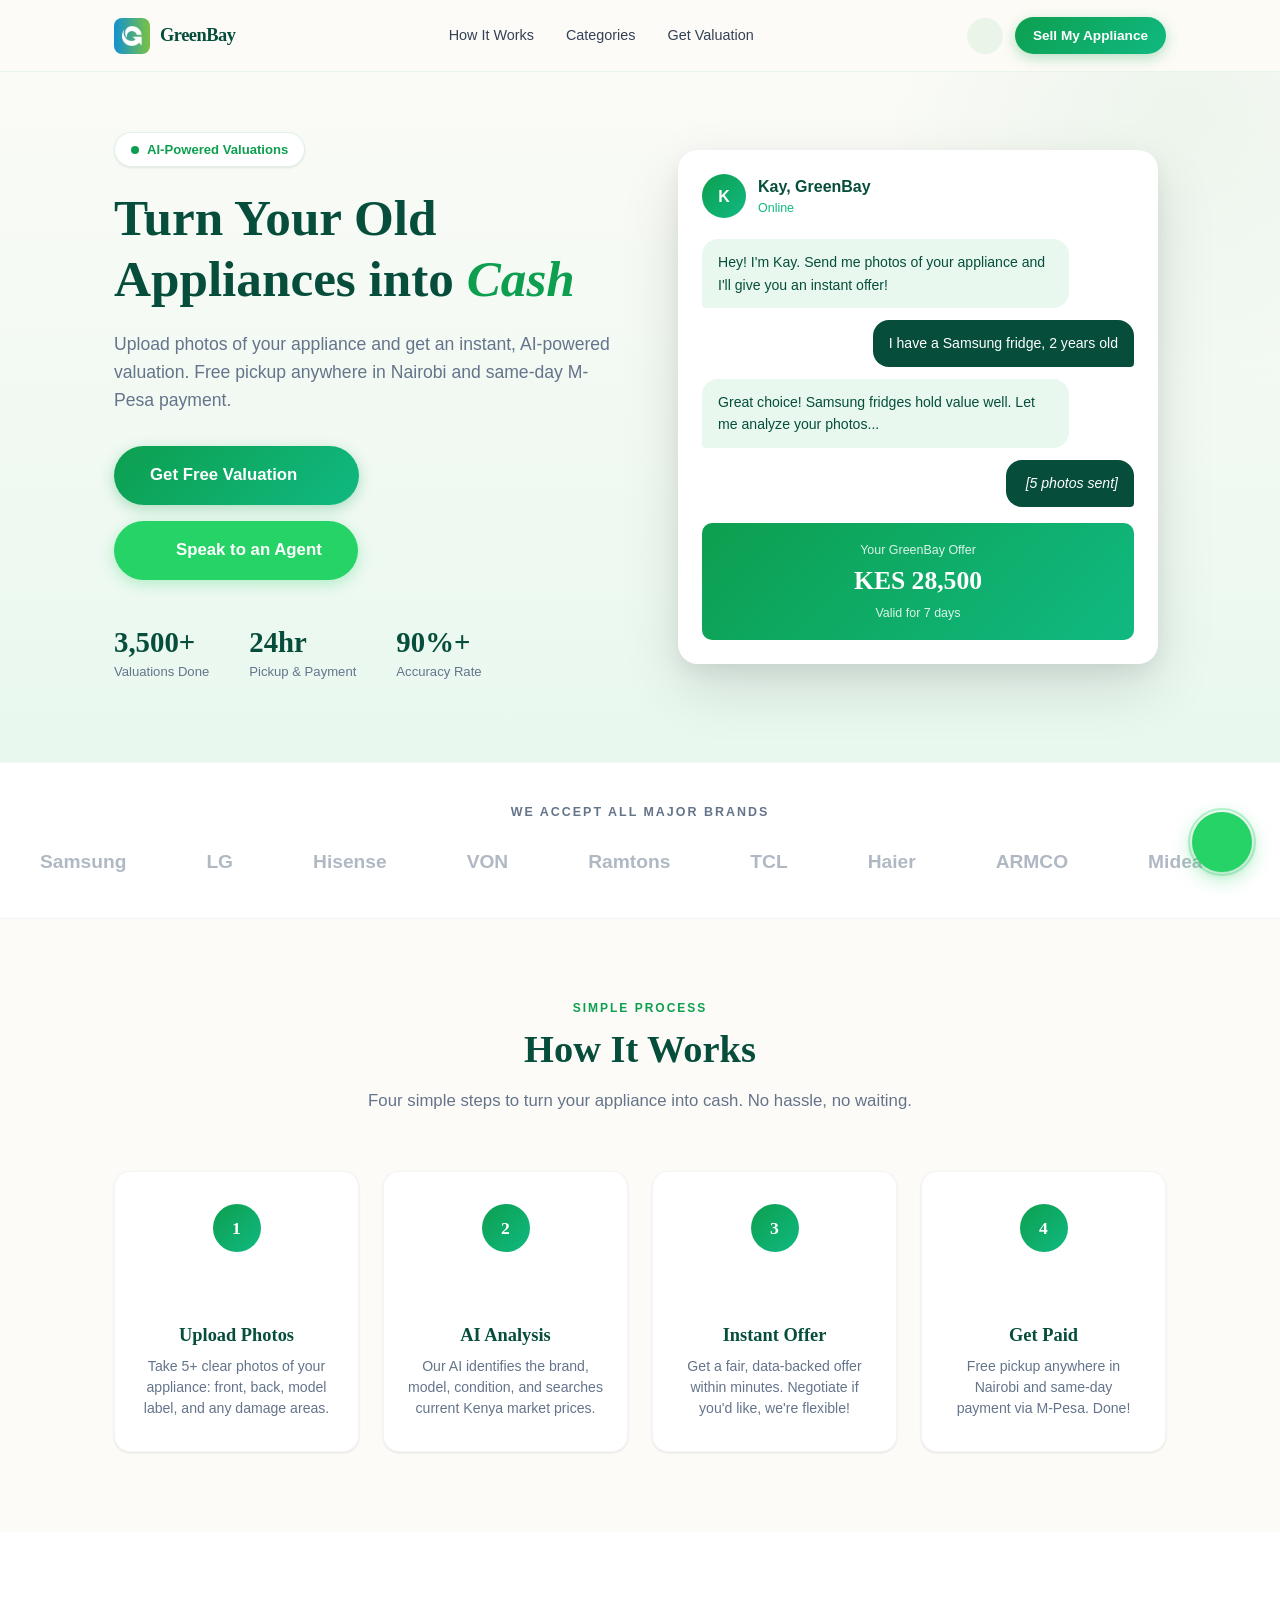
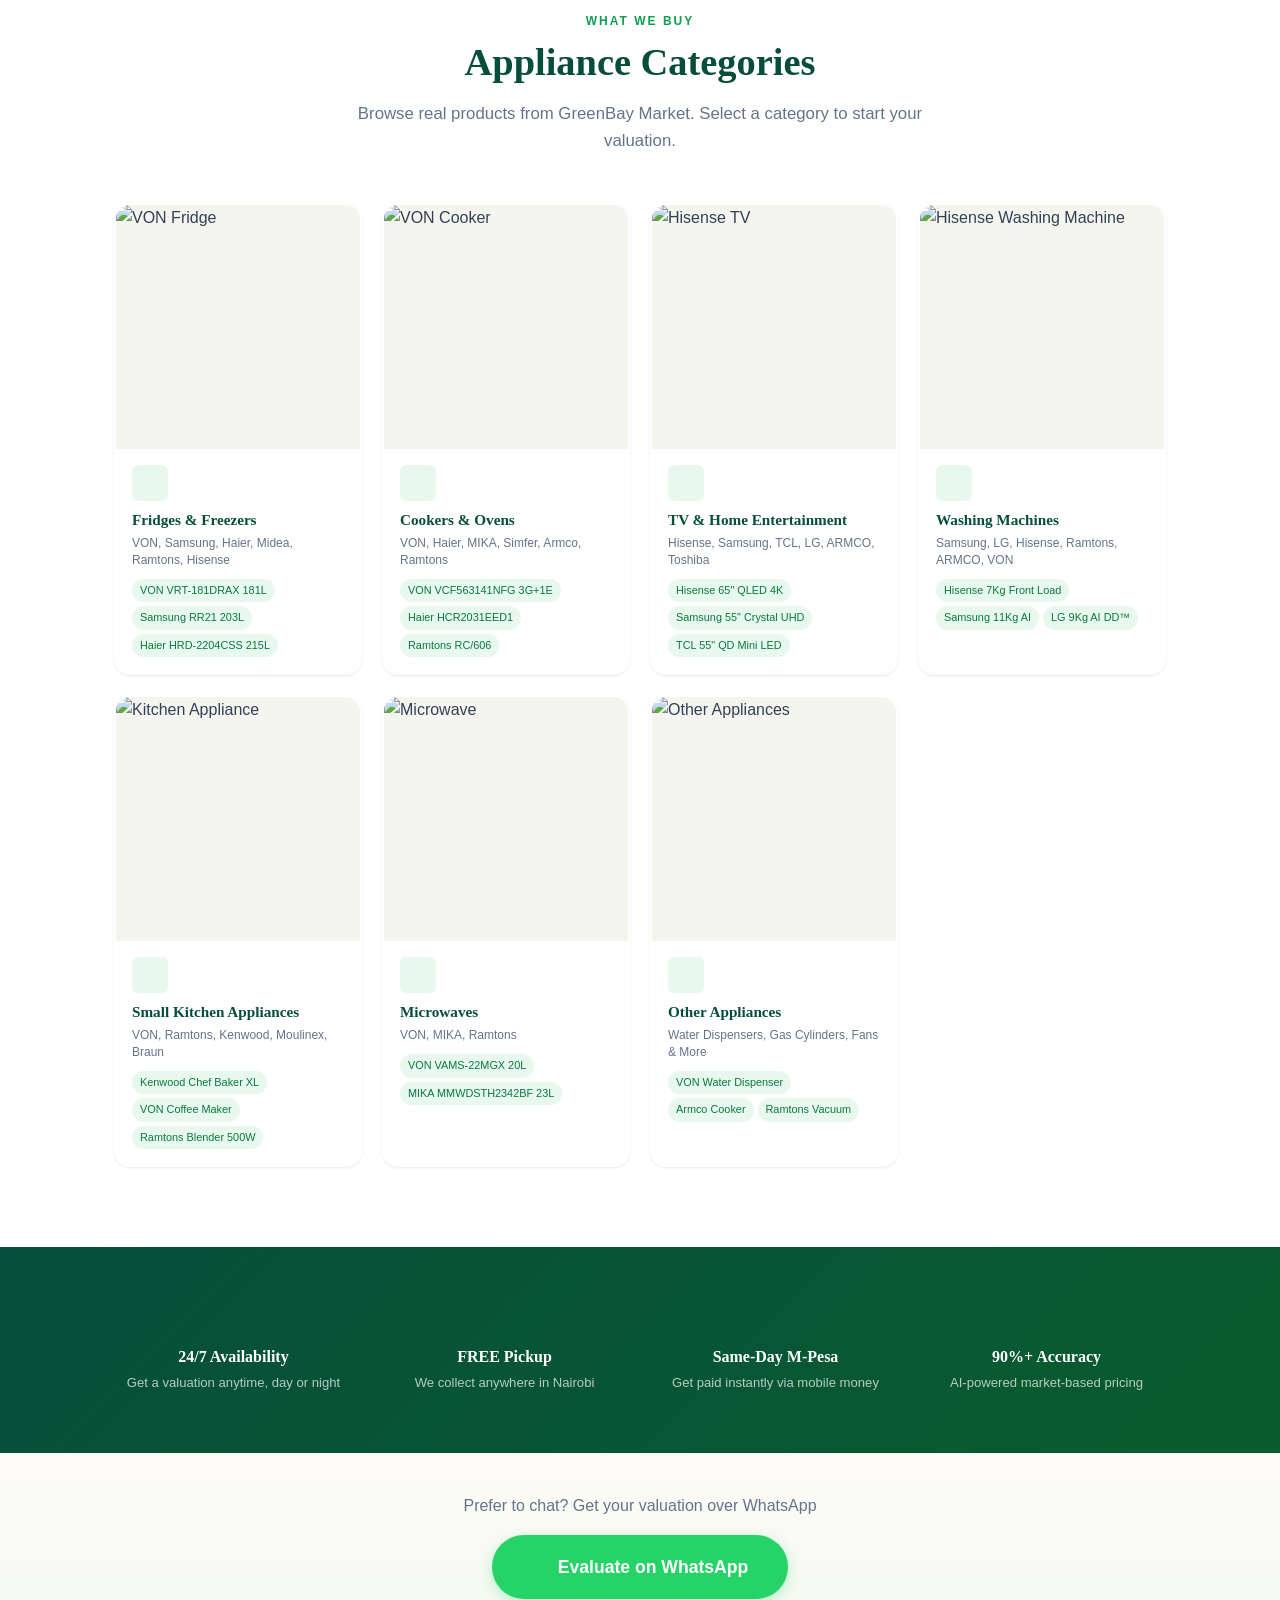
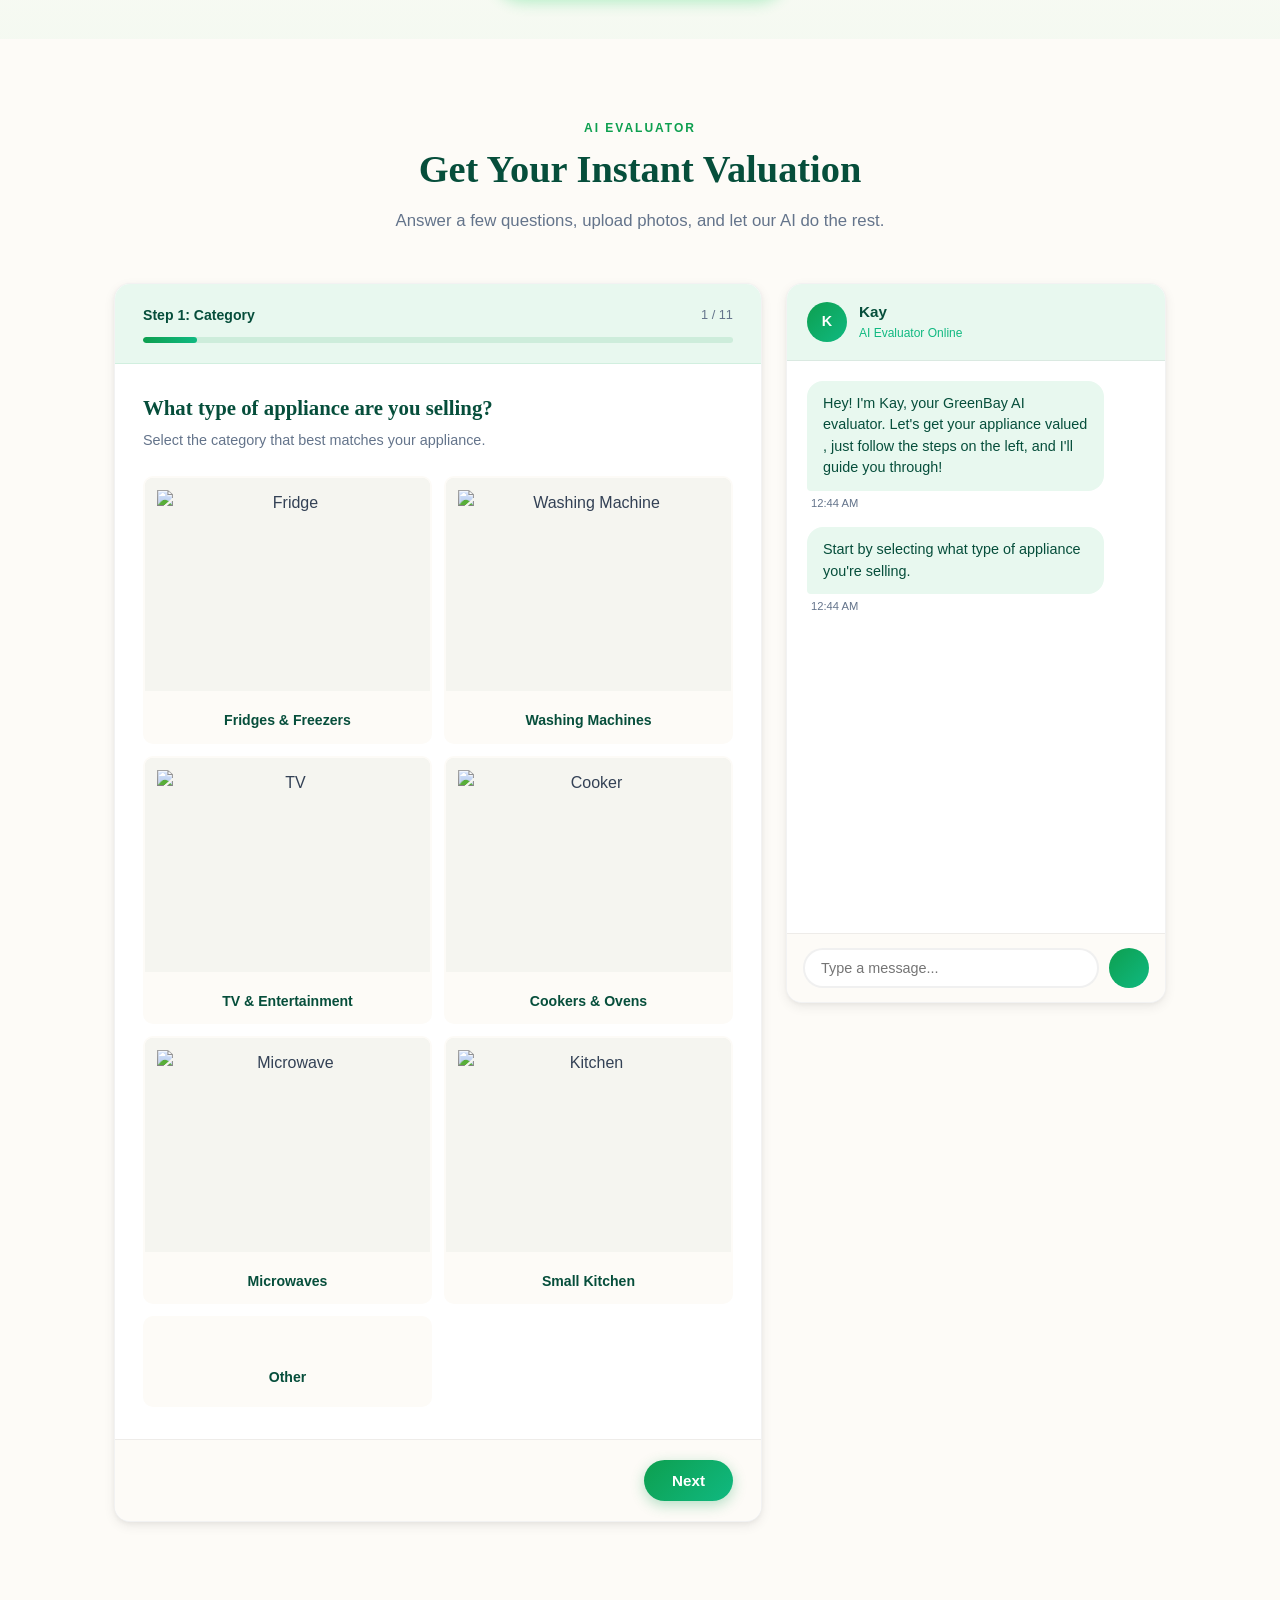
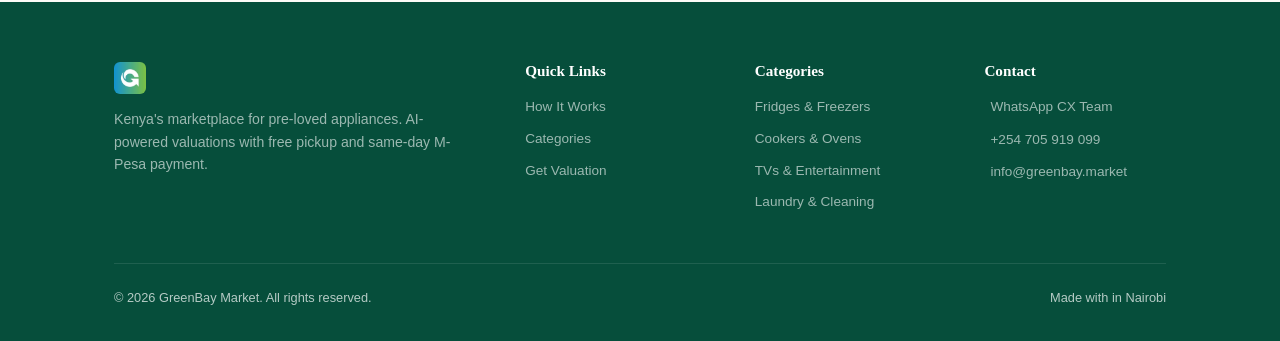
==== greenbay-bot-backend/frontend/index.html @ 8b6d75d2 "Keep keys and personal data out of GA4 URLs; add offer_declined Review of the GA4 work already on th" ====
<!DOCTYPE html>
<html lang="en">

<head>
    <!-- Google tag (gtag.js) -->
    <script async src="https://www.googletagmanager.com/gtag/js?id=G-2REFLT805D"></script>
    <script>
      window.dataLayer = window.dataLayer || [];
      function gtag(){dataLayer.push(arguments);}
      // A URL can carry anything: the ops dashboard is opened as
      // dashboard.html?key=<admin key>, and a link sent to a customer could
      // carry a name or a phone. GA4 records page_location and page_referrer
      // on every hit, so both are cleaned BEFORE the first hit. Landing URL:
      // path plus campaign tags and ad-click ids only. Referrer: path only.
      // THE SAME ALLOW-LIST LIVES IN greenbay_ai_evaluator/api/schemas.py
      // (ATTRIBUTION_QUERY_ALLOWLIST). app.js reuses this function.
      window.gbCleanUrl = function (url, keepQuery) {
        var allow = ['utm_source', 'utm_medium', 'utm_campaign', 'utm_content', 'utm_term', 'utm_id',
                     'gclid', 'gbraid', 'wbraid', 'fbclid', 'ttclid', 'msclkid'];
        if (!url) return '';
        try {
          var u = new URL(url, window.location.href);
          var out = u.protocol + '//' + u.host + u.pathname;
          if (!keepQuery) return out;
          var kept = new URLSearchParams();
          u.searchParams.forEach(function (v, k) {
            if (v && allow.indexOf(k.toLowerCase()) !== -1) kept.append(k, v);
          });
          var q = kept.toString();
          var hash = /^#[A-Za-z0-9_\-]{0,64}$/.test(u.hash) ? u.hash : '';
          return out + (q ? '?' + q : '') + hash;
        } catch (e) {
          return String(url).split(/[?#]/)[0];
        }
      };
      gtag('js', new Date());
      gtag('config', 'G-2REFLT805D', {
        page_location: window.gbCleanUrl(window.location.href, true),
        page_referrer: window.gbCleanUrl(document.referrer, false)
      });
    </script>
    <meta charset="UTF-8">
    <meta name="viewport" content="width=device-width, initial-scale=1.0">
    <title>GreenBay AI Evaluator | Instant Appliance Valuations</title>
    <meta name="description"
        content="Get an instant, AI-powered valuation for your secondhand appliance. Free pickup in Nairobi, same-day M-Pesa payment.">
    <link rel="preconnect" href="https://fonts.googleapis.com">
    <link rel="preconnect" href="https://fonts.gstatic.com" crossorigin>
    <link
        href="https://fonts.googleapis.com/css2?family=DM+Sans:ital,opsz,wght@0,9..40,300;0,9..40,400;0,9..40,500;0,9..40,600;0,9..40,700;1,9..40,400&family=Fraunces:ital,opsz,wght@0,9..144,400;0,9..144,600;0,9..144,700;0,9..144,800;1,9..144,400;1,9..144,700&display=swap"
        rel="stylesheet">
    <script src="https://unpkg.com/lucide@0.468.0/dist/umd/lucide.min.js"></script>
    <meta http-equiv="Content-Security-Policy" content="default-src 'self'; script-src 'self' 'unsafe-inline' https://unpkg.com https://www.googletagmanager.com; style-src 'self' 'unsafe-inline' https://fonts.googleapis.com; font-src https://fonts.gstatic.com; img-src 'self' data: https://greenbay.market https://*.shopify.com https://*.google-analytics.com https://*.googletagmanager.com; connect-src 'self' https://*.google-analytics.com https://*.analytics.google.com https://*.googletagmanager.com;">
    <link rel="stylesheet" href="styles.css?v=20260319">
    <link rel="icon" href="greenbay-logo.png" type="image/png">
    <meta http-equiv="Cache-Control" content="no-cache, no-store, must-revalidate">
    <meta http-equiv="Pragma" content="no-cache">
    <meta http-equiv="Expires" content="0">
</head>

<body>

    <!-- HEADER -->
    <header class="site-header">
        <div class="header-inner">
            <a href="#" class="logo">
                <img src="greenbay-logo.png" alt="GreenBay Market" class="logo-img">
                <span class="logo-text">GreenBay</span>
            </a>
            <nav class="header-nav">
                <a href="#how-it-works">How It Works</a>
                <a href="#categories">Categories</a>
                <a href="#evaluate">Get Valuation</a>
            </nav>
            <div class="header-cta">
                <a href="http://52.31.126.91" target="_blank" id="bugReportBtn" class="btn-bug-report" title="Report a Bug">
                    <i data-lucide="bug" style="width:18px;height:18px;"></i>
                </a>
                <a href="#evaluate" class="btn btn-primary btn-sm">Sell My Appliance</a>
            </div>
        </div>
    </header>

    <!-- HERO -->
    <section class="hero" id="hero">
        <div class="container">
            <div class="hero-content">
                <div class="hero-text">
                    <div class="hero-badge">
                        <span class="hero-badge-dot"></span> AI-Powered Valuations
                    </div>
                    <h1>Turn Your Old Appliances into <em>Cash</em></h1>
                    <p class="hero-description">
                        Upload photos of your appliance and get an instant, AI-powered valuation.
                        Free pickup anywhere in Nairobi and same-day M-Pesa payment.
                    </p>
                    <div class="hero-actions">
                        <a href="#evaluate" class="btn btn-primary btn-lg">Get Free Valuation <i
                                data-lucide="arrow-right" class="btn-icon"></i></a>
                        <a href="https://wa.me/254705919099?text=Hi%20GreenBay%2C%20I%20want%20to%20sell%20an%20appliance"
                            target="_blank" class="btn btn-whatsapp btn-lg"><i data-lucide="message-circle"
                                class="btn-icon"></i>
                            Speak to an Agent</a>
                    </div>
                    <div class="hero-stats">
                        <div class="stat-item">
                            <div class="stat-number" id="stat-valuations" onclick="window.location.href='/tradein/dashboard'" title="">3,500+</div>
                            <div class="stat-label">Valuations Done</div>
                        </div>
                        <div class="stat-item">
                            <div class="stat-number">24hr</div>
                            <div class="stat-label">Pickup & Payment</div>
                        </div>
                        <div class="stat-item">
                            <div class="stat-number">90%+</div>
                            <div class="stat-label">Accuracy Rate</div>
                        </div>
                    </div>
                </div>
                <div class="hero-visual">
                    <div class="hero-mockup">
                        <div class="hero-mockup-header">
                            <div class="mockup-avatar">K</div>
                            <div>
                                <div class="mockup-name">Kay, GreenBay</div>
                                <div class="mockup-status">Online</div>
                            </div>
                        </div>
                        <div class="mockup-messages">
                            <div class="mockup-msg bot">Hey! I'm Kay. Send me photos of your appliance and I'll give you
                                an instant
                                offer!</div>
                            <div class="mockup-msg user">I have a Samsung fridge, 2 years old</div>
                            <div class="mockup-msg bot">Great choice! Samsung fridges hold value well. Let me analyze
                                your photos...
                            </div>
                            <div class="mockup-msg user"><i data-lucide="camera"
                                    style="width:14px;height:14px;vertical-align:middle;margin-right:4px;"></i> <em>[5
                                    photos sent]</em>
                            </div>
                        </div>
                        <div class="mockup-offer">
                            <div class="mockup-offer-label">Your GreenBay Offer</div>
                            <div class="mockup-offer-amount">KES 28,500</div>
                            <div class="mockup-offer-label">Valid for 7 days</div>
                        </div>
                    </div>
                </div>
            </div>
        </div>
    </section>

    <!-- BRAND MARQUEE -->
    <section class="brand-marquee">
        <div class="marquee-label">We accept all major brands</div>
        <div class="marquee-track" id="marqueeTrack">
            <div class="marquee-item">Samsung</div>
            <div class="marquee-item">LG</div>
            <div class="marquee-item">Hisense</div>
            <div class="marquee-item">VON</div>
            <div class="marquee-item">Ramtons</div>
            <div class="marquee-item">TCL</div>
            <div class="marquee-item">Haier</div>
            <div class="marquee-item">ARMCO</div>
            <div class="marquee-item">Midea</div>
            <div class="marquee-item">MIKA</div>
            <div class="marquee-item">Kenwood</div>
            <div class="marquee-item">Tefal</div>
            <div class="marquee-item">Toshiba</div>
            <div class="marquee-item">Simfer</div>
            <div class="marquee-item">NUNIX</div>
            <!-- Duplicate for seamless loop -->
            <div class="marquee-item">Samsung</div>
            <div class="marquee-item">LG</div>
            <div class="marquee-item">Hisense</div>
            <div class="marquee-item">VON</div>
            <div class="marquee-item">Ramtons</div>
            <div class="marquee-item">TCL</div>
            <div class="marquee-item">Haier</div>
            <div class="marquee-item">ARMCO</div>
            <div class="marquee-item">Midea</div>
            <div class="marquee-item">MIKA</div>
            <div class="marquee-item">Kenwood</div>
            <div class="marquee-item">Tefal</div>
            <div class="marquee-item">Toshiba</div>
            <div class="marquee-item">Simfer</div>
            <div class="marquee-item">NUNIX</div>
        </div>
    </section>

    <!-- HOW IT WORKS -->
    <section class="how-it-works" id="how-it-works">
        <div class="container">
            <div class="section-header">
                <div class="section-label">Simple Process</div>
                <h2 class="section-title">How It Works</h2>
                <p class="section-subtitle">Four simple steps to turn your appliance into cash. No hassle, no waiting.
                </p>
            </div>
            <div class="steps-grid">
                <div class="step-card">
                    <div class="step-number">1</div>
                    <div class="step-icon"><i data-lucide="camera" class="icon-lg"></i></div>
                    <h3>Upload Photos</h3>
                    <p>Take 5+ clear photos of your appliance: front, back, model label, and any damage areas.</p>
                </div>
                <div class="step-card">
                    <div class="step-number">2</div>
                    <div class="step-icon"><i data-lucide="scan-search" class="icon-lg"></i></div>
                    <h3>AI Analysis</h3>
                    <p>Our AI identifies the brand, model, condition, and searches current Kenya market prices.</p>
                </div>
                <div class="step-card">
                    <div class="step-number">3</div>
                    <div class="step-icon"><i data-lucide="badge-check" class="icon-lg"></i></div>
                    <h3>Instant Offer</h3>
                    <p>Get a fair, data-backed offer within minutes. Negotiate if you'd like, we're flexible!</p>
                </div>
                <div class="step-card">
                    <div class="step-number">4</div>
                    <div class="step-icon"><i data-lucide="banknote" class="icon-lg"></i></div>
                    <h3>Get Paid</h3>
                    <p>Free pickup anywhere in Nairobi and same-day payment via M-Pesa. Done!</p>
                </div>
            </div>
        </div>
    </section>

    <!-- CATEGORIES WITH REAL GREENBAY PRODUCTS -->
    <section class="categories" id="categories">
        <div class="container">
            <div class="section-header">
                <div class="section-label">What We Buy</div>
                <h2 class="section-title">Appliance Categories</h2>
                <p class="section-subtitle">Browse real products from GreenBay Market. Select a category to start your
                    valuation.</p>
            </div>

            <div class="category-showcase" id="categoryShowcase">

                <!-- Fridges & Freezers -->
                <div class="showcase-card" data-category="refrigerator"
                    onclick="selectCategoryFromLanding('refrigerator')">
                    <div class="showcase-image-slider" data-images='[
 "https://greenbay.market/cdn/shop/files/vn1_d9a078e3-f010-4cb3-9e27-586e2e596da9.jpg?width=400",
 "https://greenbay.market/cdn/shop/files/v1.webp?width=400",
 "https://greenbay.market/cdn/shop/files/WhatsAppImage2026-02-10at7.11.23PM.jpg?width=400"
 ]'>
                        <img class="showcase-img active"
                            src="https://greenbay.market/cdn/shop/files/vn1_d9a078e3-f010-4cb3-9e27-586e2e596da9.jpg?width=400"
                            alt="VON Fridge">
                    </div>
                    <div class="showcase-info">
                        <div class="showcase-icon"><i data-lucide="thermometer-snowflake"></i></div>
                        <h4>Fridges & Freezers</h4>
                        <p class="showcase-brands">VON, Samsung, Haier, Midea, Ramtons, Hisense</p>
                        <div class="showcase-products">
                            <span class="product-tag">VON VRT-181DRAX 181L</span>
                            <span class="product-tag">Samsung RR21 203L</span>
                            <span class="product-tag">Haier HRD-2204CSS 215L</span>
                        </div>
                    </div>
                </div>

                <!-- Cookers & Ovens -->
                <div class="showcase-card" data-category="cooker_oven"
                    onclick="selectCategoryFromLanding('cooker_oven')">
                    <div class="showcase-image-slider" data-images='[
 "https://greenbay.market/cdn/shop/files/fg1.jpg?width=400",
 "https://greenbay.market/cdn/shop/files/h1.jpg?width=400",
 "https://greenbay.market/cdn/shop/files/e1.jpg?width=400"
 ]'>
                        <img class="showcase-img active" src="https://greenbay.market/cdn/shop/files/fg1.jpg?width=400"
                            alt="VON Cooker">
                    </div>
                    <div class="showcase-info">
                        <div class="showcase-icon"><i data-lucide="flame"></i></div>
                        <h4>Cookers & Ovens</h4>
                        <p class="showcase-brands">VON, Haier, MIKA, Simfer, Armco, Ramtons</p>
                        <div class="showcase-products">
                            <span class="product-tag">VON VCF563141NFG 3G+1E</span>
                            <span class="product-tag">Haier HCR2031EED1</span>
                            <span class="product-tag">Ramtons RC/606</span>
                        </div>
                    </div>
                </div>

                <!-- TV & Home Entertainment -->
                <div class="showcase-card" data-category="tv_monitor" onclick="selectCategoryFromLanding('tv_monitor')">
                    <div class="showcase-image-slider" data-images='[
 "https://greenbay.market/cdn/shop/files/h1_a5110457-6823-48d2-ac20-ec2927d6cd33.webp?width=400",
 "https://greenbay.market/cdn/shop/files/h1_cef504f5-17c2-460a-a94e-7382cb8a420d.jpg?width=400",
 "https://greenbay.market/cdn/shop/files/s1_6a5b5262-fec4-4815-8315-95fe41f0f7b3.jpg?width=400"
 ]'>
                        <img class="showcase-img active"
                            src="https://greenbay.market/cdn/shop/files/h1_a5110457-6823-48d2-ac20-ec2927d6cd33.webp?width=400"
                            alt="Hisense TV">
                    </div>
                    <div class="showcase-info">
                        <div class="showcase-icon"><i data-lucide="tv"></i></div>
                        <h4>TV & Home Entertainment</h4>
                        <p class="showcase-brands">Hisense, Samsung, TCL, LG, ARMCO, Toshiba</p>
                        <div class="showcase-products">
                            <span class="product-tag">Hisense 65" QLED 4K</span>
                            <span class="product-tag">Samsung 55" Crystal UHD</span>
                            <span class="product-tag">TCL 55" QD Mini LED</span>
                        </div>
                    </div>
                </div>

                <!-- Washing Machines -->
                <div class="showcase-card" data-category="washing_machine"
                    onclick="selectCategoryFromLanding('washing_machine')">
                    <div class="showcase-image-slider" data-images='[
 "https://cdn.shopify.com/s/files/1/0933/1635/0228/files/w1_8968bf80-4fd1-4c36-b712-94e7c1b31584.jpg?width=400",
 "https://cdn.shopify.com/s/files/1/0933/1635/0228/files/h1_13c43eb5-012c-4350-bf24-7c7f820bfbc4.jpg?width=400",
 "https://cdn.shopify.com/s/files/1/0933/1635/0228/files/h1_1eab40a1-dcf4-4eb4-8496-0e62226ab960.jpg?width=400"
 ]'>
                        <img class="showcase-img active"
                            src="https://cdn.shopify.com/s/files/1/0933/1635/0228/files/w1_8968bf80-4fd1-4c36-b712-94e7c1b31584.jpg?width=400" alt="Hisense Washing Machine">
                    </div>
                    <div class="showcase-info">
                        <div class="showcase-icon"><i data-lucide="washing-machine"></i></div>
                        <h4>Washing Machines</h4>
                        <p class="showcase-brands">Samsung, LG, Hisense, Ramtons, ARMCO, VON</p>
                        <div class="showcase-products">
                            <span class="product-tag">Hisense 7Kg Front Load</span>
                            <span class="product-tag">Samsung 11Kg AI</span>
                            <span class="product-tag">LG 9Kg AI DD™</span>
                        </div>
                    </div>
                </div>

                <!-- Small Kitchen Appliances -->
                <div class="showcase-card" data-category="small_kitchen"
                    onclick="selectCategoryFromLanding('small_kitchen')">
                    <div class="showcase-image-slider" data-images='[
 "https://greenbay.market/cdn/shop/files/0272549c-d7a4-4c77-892a-562ed5f07d1d.jpg?width=400",
 "https://greenbay.market/cdn/shop/files/cb16a470-585a-4cd9-bfff-ceeaa0344bd3.jpg?width=400",
 "https://greenbay.market/cdn/shop/files/greenbay.cordedkettle.rm-399_7087ab23-c508-4000-8289-9c1b3f813dfa.jpg?width=400"
 ]'>
                        <img class="showcase-img active"
                            src="https://greenbay.market/cdn/shop/files/0272549c-d7a4-4c77-892a-562ed5f07d1d.jpg?width=400"
                            alt="Kitchen Appliance">
                    </div>
                    <div class="showcase-info">
                        <div class="showcase-icon"><i data-lucide="chef-hat"></i></div>
                        <h4>Small Kitchen Appliances</h4>
                        <p class="showcase-brands">VON, Ramtons, Kenwood, Moulinex, Braun</p>
                        <div class="showcase-products">
                            <span class="product-tag">Kenwood Chef Baker XL</span>
                            <span class="product-tag">VON Coffee Maker</span>
                            <span class="product-tag">Ramtons Blender 500W</span>
                        </div>
                    </div>
                </div>

                <!-- Microwaves -->
                <div class="showcase-card" data-category="microwave" onclick="selectCategoryFromLanding('microwave')">
                    <div class="showcase-image-slider" data-images='[
 "https://greenbay.market/cdn/shop/files/m1_143229a5-74a5-4b1b-8d0a-9c6440a06feb.jpg?width=400",
 "https://greenbay.market/cdn/shop/files/MMWDSTH2342BF.jpg?width=400",
 "https://greenbay.market/cdn/shop/files/greenbay.microwave.rm-328_2b77ac31-48d6-4c4d-aaf1-d0beb852e326.jpg?width=400"
 ]'>
                        <img class="showcase-img active"
                            src="https://greenbay.market/cdn/shop/files/m1_143229a5-74a5-4b1b-8d0a-9c6440a06feb.jpg?width=400"
                            alt="Microwave">
                    </div>
                    <div class="showcase-info">
                        <div class="showcase-icon"><i data-lucide="microwave"></i></div>
                        <h4>Microwaves</h4>
                        <p class="showcase-brands">VON, MIKA, Ramtons</p>
                        <div class="showcase-products">
                            <span class="product-tag">VON VAMS-22MGX 20L</span>
                            <span class="product-tag">MIKA MMWDSTH2342BF 23L</span>
                        </div>
                    </div>
                </div>

                <!-- Others -->
                <div class="showcase-card" data-category="other" onclick="selectCategoryFromLanding('other')">
                    <div class="showcase-image-slider" data-images='[
 "https://greenbay.market/cdn/shop/files/VN1.jpg?width=400",
 "https://greenbay.market/cdn/shop/files/VA1.jpg?width=400",
 "https://greenbay.market/cdn/shop/files/greenbay.cordedkettle.rm-399_7087ab23-c508-4000-8289-9c1b3f813dfa.jpg?width=400",
 "https://greenbay.market/cdn/shop/files/VID103NSY.png?width=400",
 "https://greenbay.market/cdn/shop/files/greenbay.blender.rm-583_03c902d3-c550-471c-96be-68821a8f5f5b.jpg?width=400"
 ]'>
                        <img class="showcase-img active" src="https://greenbay.market/cdn/shop/files/VN1.jpg?width=400"
                            alt="Other Appliances">
                    </div>
                    <div class="showcase-info">
                        <div class="showcase-icon"><i data-lucide="package"></i></div>
                        <h4>Other Appliances</h4>
                        <p class="showcase-brands">Water Dispensers, Gas Cylinders, Fans & More</p>
                        <div class="showcase-products">
                            <span class="product-tag">VON Water Dispenser</span>
                            <span class="product-tag">Armco Cooker</span>
                            <span class="product-tag">Ramtons Vacuum</span>
                        </div>
                    </div>
                </div>



            </div>
        </div>
    </section>

    <!-- TRUST BAR -->
    <section class="trust-bar">
        <div class="container">
            <div class="trust-grid">
                <div class="trust-item">
                    <div class="trust-icon"><i data-lucide="clock" class="icon-md"></i></div>
                    <h4>24/7 Availability</h4>
                    <p>Get a valuation anytime, day or night</p>
                </div>
                <div class="trust-item">
                    <div class="trust-icon"><i data-lucide="truck" class="icon-md"></i></div>
                    <h4>FREE Pickup</h4>
                    <p>We collect anywhere in Nairobi</p>
                </div>
                <div class="trust-item">
                    <div class="trust-icon"><i data-lucide="smartphone" class="icon-md"></i></div>
                    <h4>Same-Day M-Pesa</h4>
                    <p>Get paid instantly via mobile money</p>
                </div>
                <div class="trust-item">
                    <div class="trust-icon"><i data-lucide="target" class="icon-md"></i></div>
                    <h4>90%+ Accuracy</h4>
                    <p>AI-powered market-based pricing</p>
                </div>
            </div>
        </div>
    </section>

    <!-- EVALUATE ON WHATSAPP CTA -->
    <section class="whatsapp-cta-section">
        <div class="container" style="text-align: center;">
            <p style="color:var(--muted); margin-bottom: 16px; font-size: 1rem;">Prefer to chat? Get your valuation over WhatsApp</p>
            <a href="#" id="whatsappEvalBtn" class="btn btn-whatsapp btn-lg">
                <i data-lucide="message-circle" class="btn-icon"></i>
                Evaluate on WhatsApp
            </a>
        </div>
    </section>

    <!-- EVALUATION TOOL -->
    <section class="evaluation-section" id="evaluate">
        <div class="container">
            <div class="section-header">
                <div class="section-label">AI Evaluator</div>
                <h2 class="section-title">Get Your Instant Valuation</h2>
                <p class="section-subtitle">Answer a few questions, upload photos, and let our AI do the rest.</p>
            </div>

            <div class="eval-layout">
                <!-- LEFT: Wizard Panel -->
                <div class="wizard-panel" id="wizardPanel">
                    <div class="wizard-progress">
                        <div class="progress-info">
                            <span class="progress-step-label" id="progressLabel">Step 1: Category</span>
                            <span class="progress-count" id="progressCount">1 / 11</span>
                        </div>
                        <div class="progress-bar">
                            <div class="progress-fill" id="progressFill" style="width: 11%"></div>
                        </div>
                    </div>

                    <div class="wizard-body" id="wizardBody">
                        <!-- STEP 1: Category -->
                        <div class="wizard-step active" data-step="1" id="step1">
                            <h3>What type of appliance are you selling?</h3>
                            <p class="step-description">Select the category that best matches your appliance.</p>
                            <div class="option-grid" id="categoryOptions">
                                <div class="option-card has-image" data-value="refrigerator"
                                    onclick="selectOption(this, 'category')">
                                    <div class="option-image-carousel"
                                        data-images='["https://greenbay.market/cdn/shop/files/vn1_d9a078e3-f010-4cb3-9e27-586e2e596da9.jpg?width=200","https://greenbay.market/cdn/shop/files/v1.webp?width=200","https://greenbay.market/cdn/shop/files/m2_b2833f23-5705-47d6-b173-0d62d8e3d355.jpg?width=200"]'>
                                        <img class="option-carousel-img active"
                                            src="https://greenbay.market/cdn/shop/files/vn1_d9a078e3-f010-4cb3-9e27-586e2e596da9.jpg?width=200"
                                            alt="Fridge">
                                    </div>
                                    <span class="option-label">Fridges & Freezers</span>
                                </div>
                                <div class="option-card has-image" data-value="washing_machine"
                                    onclick="selectOption(this, 'category')">
                                    <div class="option-image-carousel"
                                        data-images='["https://cdn.shopify.com/s/files/1/0933/1635/0228/files/w1_8968bf80-4fd1-4c36-b712-94e7c1b31584.jpg?width=200","https://cdn.shopify.com/s/files/1/0933/1635/0228/files/h1_13c43eb5-012c-4350-bf24-7c7f820bfbc4.jpg?width=200"]'>
                                        <img class="option-carousel-img active"
                                            src="https://cdn.shopify.com/s/files/1/0933/1635/0228/files/w1_8968bf80-4fd1-4c36-b712-94e7c1b31584.jpg?width=200"
                                            alt="Washing Machine">
                                    </div>
                                    <span class="option-label">Washing Machines</span>
                                </div>
                                <div class="option-card has-image" data-value="tv_monitor"
                                    onclick="selectOption(this, 'category')">
                                    <div class="option-image-carousel"
                                        data-images='["https://greenbay.market/cdn/shop/files/h1_a5110457-6823-48d2-ac20-ec2927d6cd33.webp?width=200","https://greenbay.market/cdn/shop/files/h1_cef504f5-17c2-460a-a94e-7382cb8a420d.jpg?width=200","https://greenbay.market/cdn/shop/files/s1_6a5b5262-fec4-4815-8315-95fe41f0f7b3.jpg?width=200"]'>
                                        <img class="option-carousel-img active"
                                            src="https://greenbay.market/cdn/shop/files/h1_a5110457-6823-48d2-ac20-ec2927d6cd33.webp?width=200"
                                            alt="TV">
                                    </div>
                                    <span class="option-label">TV & Entertainment</span>
                                </div>
                                <div class="option-card has-image" data-value="cooker_oven"
                                    onclick="selectOption(this, 'category')">
                                    <div class="option-image-carousel"
                                        data-images='["https://greenbay.market/cdn/shop/files/fg1.jpg?width=200","https://greenbay.market/cdn/shop/files/h1.jpg?width=200","https://greenbay.market/cdn/shop/files/e1.jpg?width=200"]'>
                                        <img class="option-carousel-img active"
                                            src="https://greenbay.market/cdn/shop/files/fg1.jpg?width=200" alt="Cooker">
                                    </div>
                                    <span class="option-label">Cookers & Ovens</span>
                                </div>
                                <div class="option-card has-image" data-value="microwave"
                                    onclick="selectOption(this, 'category')">
                                    <div class="option-image-carousel"
                                        data-images='["https://greenbay.market/cdn/shop/files/m1_143229a5-74a5-4b1b-8d0a-9c6440a06feb.jpg?width=200","https://greenbay.market/cdn/shop/files/MMWDSTH2342BF.jpg?width=200"]'>
                                        <img class="option-carousel-img active"
                                            src="https://greenbay.market/cdn/shop/files/m1_143229a5-74a5-4b1b-8d0a-9c6440a06feb.jpg?width=200"
                                            alt="Microwave">
                                    </div>
                                    <span class="option-label">Microwaves</span>
                                </div>
                                <div class="option-card has-image" data-value="small_kitchen"
                                    onclick="selectOption(this, 'category')">
                                    <div class="option-image-carousel"
                                        data-images='["https://greenbay.market/cdn/shop/files/0272549c-d7a4-4c77-892a-562ed5f07d1d.jpg?width=200","https://greenbay.market/cdn/shop/files/cb16a470-585a-4cd9-bfff-ceeaa0344bd3.jpg?width=200"]'>
                                        <img class="option-carousel-img active"
                                            src="https://greenbay.market/cdn/shop/files/0272549c-d7a4-4c77-892a-562ed5f07d1d.jpg?width=200"
                                            alt="Kitchen">
                                    </div>
                                    <span class="option-label">Small Kitchen</span>
                                </div>


                                <div class="option-card" data-value="other" onclick="selectOption(this, 'category')">
                                    <span class="option-icon"><i data-lucide="package"></i></span>
                                    <span class="option-label">Other</span>
                                </div>
                            </div>
                        </div>

                        <!-- STEP 2: Brand -->
                        <div class="wizard-step" data-step="2" id="step2">
                            <h3>What brand is it?</h3>
                            <p class="step-description">Select your appliance brand, or type it if not listed.</p>
                            <div class="option-grid cols-3" id="brandOptions">
                                <div class="option-card" data-value="Samsung" onclick="selectOption(this, 'brand')">
                                    <span class="option-label">Samsung</span>
                                </div>
                                <div class="option-card" data-value="LG" onclick="selectOption(this, 'brand')"><span
                                        class="option-label">LG</span></div>
                                <div class="option-card" data-value="Hisense" onclick="selectOption(this, 'brand')">
                                    <span class="option-label">Hisense</span>
                                </div>
                                <div class="option-card" data-value="VON" onclick="selectOption(this, 'brand')"><span
                                        class="option-label">VON</span></div>
                                <div class="option-card" data-value="Ramtons" onclick="selectOption(this, 'brand')">
                                    <span class="option-label">Ramtons</span>
                                </div>
                                <div class="option-card" data-value="Haier" onclick="selectOption(this, 'brand')"><span
                                        class="option-label">Haier</span></div>
                                <div class="option-card" data-value="TCL" onclick="selectOption(this, 'brand')"><span
                                        class="option-label">TCL</span></div>
                                <div class="option-card" data-value="ARMCO" onclick="selectOption(this, 'brand')"><span
                                        class="option-label">ARMCO</span></div>
                                <div class="option-card" data-value="Midea" onclick="selectOption(this, 'brand')"><span
                                        class="option-label">Midea</span></div>
                                <div class="option-card" data-value="MIKA" onclick="selectOption(this, 'brand')"><span
                                        class="option-label">MIKA</span></div>
                                <div class="option-card" data-value="Kenwood" onclick="selectOption(this, 'brand')">
                                    <span class="option-label">Kenwood</span>
                                </div>
                                <div class="option-card" data-value="Toshiba" onclick="selectOption(this, 'brand')">
                                    <span class="option-label">Toshiba</span>
                                </div>
                            </div>
                            <div class="form-group" style="margin-top: 16px;">
                                <label class="form-label">Or type your brand:</label>
                                <input type="text" class="form-input" id="brandCustom"
                                    placeholder="e.g. Tefal, Simfer, NUNIX, Moulinex..."
                                    oninput="handleCustomBrand(this.value)">
                            </div>
                        </div>

                        <!-- STEP 3: Model -->
                        <div class="wizard-step" data-step="3" id="step3">
                            <h3>What is the exact model number? <span class="step-optional-badge">Optional</span></h3>
                            <p class="step-description">If you know it, check the sticker or plate on the back or inside door of your
                                appliance.</p>
                            <div class="form-group">
                                <label class="form-label">Type the model number</label>
                                <input type="text" class="form-input" id="modelInput"
                                    placeholder="e.g. RT34K5532S8, WF-T7000"
                                    oninput="updateAnswer('model', this.value)">
                                <p class="form-hint"><i data-lucide="camera"
                                        style="width:14px;height:14px;vertical-align:middle;margin-right:4px;"></i>
                                    You'll upload a photo of the model label in the next step for verification.</p>
                            </div>
                            <!-- Appliance size (TV inches / washer kg / fridge litres) -->
                            <div class="form-group" id="sizeGroup" style="display:none; margin-top: 16px;">
                                <label class="form-label" id="sizeLabel">What is the size?</label>
                                <div style="display:flex; align-items:center; gap:8px;">
                                    <input type="number" min="0" step="1" class="form-input" id="sizeInput"
                                        style="max-width:160px;"
                                        placeholder="e.g. 55"
                                        oninput="updateSize(this.value)">
                                    <span id="sizeUnitLabel" style="font-weight:600;color:var(--forest);"></span>
                                </div>
                                <p class="form-hint" id="sizeHint">
                                    Size strongly affects the price (a 43" and a 55" TV are very different).
                                    If you're not sure, leave it blank — we'll estimate it from your photos and model number.
                                </p>
                            </div>
                            <!-- Other category description -->
                            <div class="form-group" id="otherDescriptionGroup" style="display:none; margin-top: 16px;">
                                <label class="form-label">Describe your appliance</label>
                                <textarea class="form-input" id="otherDescription" rows="3"
                                    placeholder="e.g. Standing fan, gas cylinder, heater, air purifier..."
                                    oninput="updateAnswer('otherDescription', this.value)"></textarea>
                                <p class="form-hint">Since you selected "Other", please describe what you're selling so
                                    we can give an accurate valuation.</p>
                            </div>
                        </div>

                        <!-- STEP 4: Model Label Photo (MANDATORY) -->
                        <div class="wizard-step" data-step="4" id="step4">
                            <h3>Upload a photo of the model label <span class="step-optional-badge">Optional</span></h3>
                            <p class="step-description">Take a clear photo of the model number sticker/plate on your
                                appliance. This helps us verify the exact model, look up specifications, original retail
                                price, and release date for accurate pricing.</p>
                            <div class="photo-upload-zone" id="modelPhotoZone"
                                onclick="document.getElementById('modelPhotoInput').click()">
                                <input type="file" id="modelPhotoInput" accept="image/*" capture="environment"
                                    style="display:none" onchange="handleModelPhotoUpload(this.files)">
                                <div class="upload-placeholder" id="modelPhotoPlaceholder">
                                    <i data-lucide="scan-barcode"
                                        style="width:48px;height:48px;color:var(--forest);opacity:0.6;"></i>
                                    <p><strong>Tap to photograph the model label</strong></p>
                                    <p class="form-hint">Look for a sticker on the back, side, or inside the door of
                                        your appliance</p>
                                </div>
                                <div id="modelPhotoPreview" style="display:none;">
                                    <img id="modelPhotoImg" alt="Model label photo"
                                        style="max-width:100%;max-height:300px;border-radius:8px;">
                                    <p class="form-hint" style="margin-top:8px;"><i data-lucide="check-circle"
                                            style="width:14px;height:14px;color:var(--jade);vertical-align:middle;margin-right:4px;"></i>
                                        Model label photo captured. You can retake by clicking the image.</p>
                                </div>
                            </div>
                        </div>

                        <!-- STEP 5: Age -->
                        <div class="wizard-step" data-step="5" id="step5">
                            <h3>How old is the product?</h3>
                            <p class="step-description">Select the approximate age of your appliance.</p>
                            <div class="option-grid" id="ageOptions">
                                <div class="option-card" data-value="0" onclick="selectOption(this, 'age')">
                                    <span class="option-icon"><i data-lucide="sparkles"></i></span>
                                    <span class="option-label">Brand New</span>
                                    <span class="option-desc">Unused</span>
                                </div>
                                <div class="option-card" data-value="0.5" onclick="selectOption(this, 'age')">
                                    <span class="option-icon"><i data-lucide="star"></i></span>
                                    <span class="option-label">Under 1 Year</span>
                                </div>
                                <div class="option-card" data-value="1.5" onclick="selectOption(this, 'age')">
                                    <span class="option-icon"><i data-lucide="calendar"></i></span>
                                    <span class="option-label">1 to 2 Years</span>
                                </div>
                                <div class="option-card" data-value="2.5" onclick="selectOption(this, 'age')">
                                    <span class="option-icon"><i data-lucide="calendar-range"></i></span>
                                    <span class="option-label">2 to 3 Years</span>
                                </div>
                                <div class="option-card" data-value="4" onclick="selectOption(this, 'age')">
                                    <span class="option-icon"><i data-lucide="hourglass"></i></span>
                                    <span class="option-label">3 to 5 Years</span>
                                </div>
                                <div class="option-card" data-value="6.5" onclick="selectOption(this, 'age')">
                                    <span class="option-icon"><i data-lucide="clock-3"></i></span>
                                    <span class="option-label">5 to 8 Years</span>
                                </div>
                                <div class="option-card" data-value="10" onclick="selectOption(this, 'age')">
                                    <span class="option-icon"><i data-lucide="history"></i></span>
                                    <span class="option-label">8+ Years</span>
                                </div>
                            </div>
                        </div>

                        <!-- STEP 6: Condition -->
                        <div class="wizard-step" data-step="6" id="step6">
                            <h3>What condition is the product in?</h3>
                            <p class="step-description">Be honest, it helps us give you the most accurate price!</p>
                            <div class="option-grid cols-1" id="conditionOptions">
                                <div class="option-card" data-value="new" data-grade="A"
                                    onclick="selectOption(this, 'condition')">
                                    <span class="option-icon"><i data-lucide="sparkles"></i></span>
                                    <span class="option-label">New: Sealed, never used</span>
                                </div>
                                <div class="option-card" data-value="like_new" data-grade="A"
                                    onclick="selectOption(this, 'condition')">
                                    <span class="option-icon"><i data-lucide="star"></i></span>
                                    <span class="option-label">Like New: Barely used, no visible wear</span>
                                </div>
                                <div class="option-card" data-value="open_box" data-grade="A"
                                    onclick="selectOption(this, 'condition')">
                                    <span class="option-icon"><i data-lucide="package-open"></i></span>
                                    <span class="option-label">Open Box: Unboxed, minimal use</span>
                                </div>
                                <div class="option-card" data-value="slightly_used" data-grade="B"
                                    onclick="selectOption(this, 'condition')">
                                    <span class="option-icon"><i data-lucide="thumbs-up"></i></span>
                                    <span class="option-label">Slightly Used: Minor cosmetic wear, fully
                                        functional</span>
                                </div>
                                <div class="option-card" data-value="used" data-grade="B"
                                    onclick="selectOption(this, 'condition')">
                                    <span class="option-icon"><i data-lucide="check-circle"></i></span>
                                    <span class="option-label">Used: Noticeable wear, fully functional</span>
                                </div>
                                <div class="option-card" data-value="working_issues" data-grade="C"
                                    onclick="selectOption(this, 'condition')">
                                    <span class="option-icon"><i data-lucide="alert-triangle"></i></span>
                                    <span class="option-label">Working with Issues: Functions but has problems</span>
                                </div>
                                <div class="option-card" data-value="partially_working" data-grade="D"
                                    onclick="selectOption(this, 'condition')">
                                    <span class="option-icon"><i data-lucide="wrench"></i></span>
                                    <span class="option-label">Partially Working: Some features broken</span>
                                </div>
                                <div class="option-card" data-value="not_working" data-grade="D"
                                    onclick="selectOption(this, 'condition')">
                                    <span class="option-icon"><i data-lucide="x-circle"></i></span>
                                    <span class="option-label">Not Working: Does not turn on</span>
                                </div>
                            </div>
                        </div>

                        <!-- STEP 7: Ownership -->
                        <div class="wizard-step" data-step="7" id="step7">
                            <h3>How long have you owned this product?</h3>
                            <p class="step-description">This helps us assess the product's provenance.</p>
                            <div class="option-grid" id="ownershipOptions">
                                <div class="option-card" data-value="under_1_month"
                                    onclick="selectOption(this, 'ownership')">
                                    <span class="option-icon"><i data-lucide="badge-plus"></i></span>
                                    <span class="option-label">Just got it</span>
                                    <span class="option-desc">Less than 1 month</span>
                                </div>
                                <div class="option-card" data-value="1_6_months"
                                    onclick="selectOption(this, 'ownership')">
                                    <span class="option-icon"><i data-lucide="calendar"></i></span>
                                    <span class="option-label">1 to 6 Months</span>
                                </div>
                                <div class="option-card" data-value="6_12_months"
                                    onclick="selectOption(this, 'ownership')">
                                    <span class="option-icon"><i data-lucide="calendar-range"></i></span>
                                    <span class="option-label">6 to 12 Months</span>
                                </div>
                                <div class="option-card" data-value="1_2_years"
                                    onclick="selectOption(this, 'ownership')">
                                    <span class="option-icon"><i data-lucide="hourglass"></i></span>
                                    <span class="option-label">1 to 2 Years</span>
                                </div>
                                <div class="option-card" data-value="2_5_years"
                                    onclick="selectOption(this, 'ownership')">
                                    <span class="option-icon"><i data-lucide="clock-3"></i></span>
                                    <span class="option-label">2 to 5 Years</span>
                                </div>
                                <div class="option-card" data-value="5_plus_years"
                                    onclick="selectOption(this, 'ownership')">
                                    <span class="option-icon"><i data-lucide="home"></i></span>
                                    <span class="option-label">5+ Years</span>
                                </div>
                                <div class="option-card" data-value="not_original_owner"
                                    onclick="selectOption(this, 'ownership')">
                                    <span class="option-icon"><i data-lucide="repeat"></i></span>
                                    <span class="option-label">Not original owner</span>
                                </div>
                            </div>
                        </div>

                        <!-- STEP 8: Issues -->
                        <div class="wizard-step" data-step="8" id="step8">
                            <h3>Any specific issues or damage?</h3>
                            <p class="step-description">Describe any problems: dents, scratches, missing parts, strange
                                noises. The
                                more detail, the better your offer.</p>
                            <div class="form-group">
                                <textarea class="form-input" id="issuesInput"
                                    placeholder="e.g. Small dent on left side, one shelf missing, compressor makes slight noise..."
                                    oninput="updateAnswer('issues', this.value)"></textarea>
                            </div>
                            <button class="btn btn-secondary btn-sm"
                                onclick="updateAnswer('issues', 'No issues'); document.getElementById('issuesInput').value = 'No issues';"
                                style="margin-top: 8px;">
                                <i data-lucide="check"
                                    style="width:14px;height:14px;vertical-align:middle;margin-right:4px;"></i> No
                                issues at all
                            </button>
                        </div>

                        <!-- STEP 9: Seller Details -->
                        <div class="wizard-step" data-step="9" id="step9">
                            <h3>Your Contact Details</h3>
                            <p class="step-description">We need your details to process the trade-in and contact you about pickup or drop-off.</p>
                            <div class="form-group">
                                <label class="form-label">Your Full Name <span style="color:var(--red);">*</span></label>
                                <input type="text" class="form-input" id="sellerNameInput"
                                    placeholder="e.g. John Maina" required aria-required="true"
                                    autocomplete="name"
                                    oninput="updateAnswer('sellerName', this.value)">
                                <p class="form-hint" id="nameError" style="display:none;color:var(--red);">
                                    Please enter your full name.</p>
                            </div>
                            <div class="form-group" style="margin-top: 16px;">
                                <label class="form-label">Your Phone Number <span style="color:var(--red);">*</span></label>
                                <input type="tel" class="form-input" id="sellerPhoneInput"
                                    placeholder="e.g. 0712 345 678" required aria-required="true"
                                    autocomplete="tel" inputmode="tel"
                                    oninput="updateAnswer('sellerPhone', this.value)">
                                <p class="form-hint" id="phoneError" style="display:none;color:var(--red);">
                                    Enter a valid phone number, e.g. 0712 345 678 or +254 712 345 678.</p>
                                <p class="form-hint"><i data-lucide="lock"
                                        style="width:14px;height:14px;vertical-align:middle;margin-right:4px;"></i>
                                    Your details are kept confidential and used only for this trade-in.</p>
                            </div>
                        </div>

                        <!-- STEP 10: Photos -->
                        <div class="wizard-step" data-step="10" id="step10">
                            <h3>Upload photos of your appliance</h3>
                            <p class="step-description">We need at least <strong>5 clear photos</strong>: front view,
                                back/side, model
                                label (close-up), interior, and any damage areas.</p>
                            <div class="photo-upload-zone" id="photoUploadZone">
                                <div class="upload-icon"><i data-lucide="image-plus" class="icon-xl"></i></div>
                                <h4>Drag & drop photos here</h4>
                                <p>or click to browse. JPEG/PNG, Max 10MB each</p>
                                <input type="file" id="photoFileInput" accept="image/*" multiple
                                    onchange="handlePhotoUpload(this.files)">
                            </div>
                            <div class="photo-grid" id="photoGrid"></div>
                            <div class="photo-count" id="photoCount">
                                <span class="count-num">0</span> / 3 minimum photos (5 HD ideal)
                            </div>

                            <!-- Optional video upload -->
                            <div class="video-upload-block" style="margin-top:1.5rem; padding:1.25rem; border-radius:var(--radius); background:var(--warm); border:1px dashed rgba(13,159,79,0.35);">
                                <div style="display:flex; justify-content:space-between; align-items:center; gap:12px; flex-wrap:wrap;">
                                    <div>
                                        <h4 style="margin:0; color:var(--forest); font-size:0.98rem;">
                                            <i data-lucide="video" style="width:16px;height:16px;vertical-align:-3px;"></i>
                                            Short video (optional)
                                        </h4>
                                        <p style="margin:4px 0 0; color:var(--muted); font-size:0.82rem;">
                                            10-20s walk-around of the appliance. MP4 or MOV, up to 45 MB.
                                            We'll sample 5 frames and add them to the analysis.
                                        </p>
                                    </div>
                                    <label class="btn btn-secondary btn-sm" for="videoFileInput" style="cursor:pointer;">
                                        <i data-lucide="upload" style="width:14px;height:14px;margin-right:4px;"></i>
                                        Choose video
                                    </label>
                                    <input type="file" id="videoFileInput" accept="video/mp4,video/quicktime,video/webm,video/*"
                                        style="display:none;" onchange="handleVideoUpload(this.files)">
                                </div>
                                <div id="videoStatus" style="display:none; margin-top:12px; font-size:0.85rem;"></div>
                                <div id="videoKeyframes" class="photo-grid" style="margin-top:8px;"></div>
                            </div>
                        </div>

                        <!-- STEP 11: Price -->
                        <div class="wizard-step" data-step="11" id="step11">
                            <h3>What price are you hoping to get? <span class="step-optional-badge">Optional</span></h3>
                            <p class="step-description">Tell us your ideal selling price in KES, or let us make the
                                first offer.</p>
                            <div class="form-group">
                                <div class="price-input-wrapper">
                                    <span class="currency-label">KES</span>
                                    <input type="text" class="form-input" id="priceInput" placeholder="e.g. 25000"
                                        oninput="handlePriceInput(this.value)">
                                </div>
                                <p class="form-hint">Type a number, or use the buttons below</p>
                            </div>
                            <div class="price-alt-buttons">
                                <button class="btn btn-secondary btn-sm"
                                    onclick="updateAnswer('price', null); document.getElementById('priceInput').value = ''; addChatMessage('bot', `No problem! Based on my analysis, I\\'ll make you the best offer I can.`);">
                                    <i data-lucide="lightbulb"
                                        style="width:14px;height:14px;vertical-align:middle;margin-right:4px;"></i>
                                    Make me an offer
                                </button>
                                <button class="btn btn-ghost btn-sm"
                                    onclick="updateAnswer('price', null); document.getElementById('priceInput').value = ''; addChatMessage('bot', `That\\'s totally fine! I\\'ll calculate a fair market price for you.`);">
                                    <i data-lucide="help-circle"
                                        style="width:14px;height:14px;vertical-align:middle;margin-right:4px;"></i> I'm
                                    not sure
                                </button>
                            </div>
                        </div>

                        <!-- Results Step (hidden initially) -->
                        <div class="wizard-step" data-step="results" id="stepResults">
                            <!-- Populated by JS after analysis -->
                        </div>
                    </div>

                    <div class="wizard-footer" id="wizardFooter">
                        <button class="btn btn-ghost" id="prevBtn" onclick="prevStep()" style="visibility: hidden;"><i
                                data-lucide="arrow-left"
                                style="width:14px;height:14px;vertical-align:middle;margin-right:4px;"></i>
                            Back</button>
                        <button class="btn btn-primary" id="nextBtn" onclick="nextStep()" disabled>Next <i
                                data-lucide="arrow-right"
                                style="width:14px;height:14px;vertical-align:middle;margin-left:4px;"></i></button>
                    </div>
                </div>

                <!-- RIGHT: Chat Panel -->
                <div class="chat-panel" id="chatPanel">
                    <div class="chat-header" onclick="toggleChatMobile()">
                        <div class="chat-avatar">K</div>
                        <div>
                            <div class="chat-name">Kay</div>
                            <div class="chat-status">AI Evaluator Online</div>
                        </div>
                        <span class="chat-toggle-icon"><i data-lucide="chevron-up"
                                style="width:16px;height:16px;"></i></span>
                    </div>

                    <div class="chat-messages" id="chatMessages">
                        <!-- Messages populated by JS -->
                    </div>

                    <div class="chat-input-area" id="chatInputArea">
                        <input type="text" id="chatInput" placeholder="Type a message..."
                            onkeydown="if(event.key==='Enter') sendChatMessage()">
                        <button class="chat-send-btn" onclick="sendChatMessage()"><i data-lucide="send"
                                style="width:16px;height:16px;"></i></button>
                    </div>
                </div>
            </div>
        </div>
    </section>

    <!-- FOOTER -->
    <footer class="site-footer">
        <div class="container">
            <div class="footer-grid">
                <div class="footer-brand">
                    <div class="logo">
                        <img src="greenbay-logo.png" alt="GreenBay Market" class="logo-img footer-logo-img">
                    </div>
                    <p>Kenya's marketplace for pre-loved appliances. AI-powered valuations with free pickup and same-day
                        M-Pesa
                        payment.</p>
                </div>
                <div class="footer-col">
                    <h4>Quick Links</h4>
                    <a href="#how-it-works">How It Works</a>
                    <a href="#categories">Categories</a>
                    <a href="#evaluate">Get Valuation</a>
                </div>
                <div class="footer-col">
                    <h4>Categories</h4>
                    <a href="https://greenbay.market/collections/refrigerators" target="_blank">Fridges & Freezers</a>
                    <a href="https://greenbay.market/collections/microwaves-ovens" target="_blank">Cookers & Ovens</a>
                    <a href="https://greenbay.market/collections/tv-home-entertainment" target="_blank">TVs &
                        Entertainment</a>
                    <a href="https://greenbay.market/collections/laundry-cleaning" target="_blank">Laundry &
                        Cleaning</a>
                </div>
                <div class="footer-col">
                    <h4>Contact</h4>
                    <a href="https://wa.me/254705919099" target="_blank"><i data-lucide="message-circle"
                            style="width:14px;height:14px;vertical-align:middle;margin-right:6px;"></i> WhatsApp CX Team</a>
                    <a href="tel:+254705919099"><i data-lucide="phone"
                            style="width:14px;height:14px;vertical-align:middle;margin-right:6px;"></i> +254 705
                        919 099</a>
                    <a href="mailto:info@greenbay.market"><i data-lucide="mail"
                            style="width:14px;height:14px;vertical-align:middle;margin-right:6px;"></i>
                        info@greenbay.market</a>
                </div>
            </div>
            <div class="footer-bottom">
                <span>&copy; 2026 GreenBay Market. All rights reserved.</span>
                <span>Made with <i data-lucide="heart"
                        style="width:12px;height:12px;vertical-align:middle;color:#22c55e;fill:#22c55e;"></i> in
                    Nairobi</span>
            </div>
        </div>
    </footer>

    <!-- Floating WhatsApp CX Button -->
    <a href="https://wa.me/254705919099?text=Hi%20GreenBay%2C%20I%20need%20help%20with%20my%20trade-in" target="_blank" class="floating-whatsapp" id="floatingWhatsapp" title="Chat with our CX Team">
        <i data-lucide="message-circle" style="width:28px;height:28px;"></i>
        <span class="floating-wa-label">Need Help?</span>
    </a>

    <!-- Floating Appliance Icons Background -->
    <div class="floating-appliances" aria-hidden="true">
        <div class="floating-icon fi-1"><i data-lucide="refrigerator" style="width:40px;height:40px;"></i></div>
        <div class="floating-icon fi-2"><i data-lucide="washing-machine" style="width:36px;height:36px;"></i></div>
        <div class="floating-icon fi-3"><i data-lucide="tv" style="width:32px;height:32px;"></i></div>
        <div class="floating-icon fi-4"><i data-lucide="microwave" style="width:30px;height:30px;"></i></div>
        <div class="floating-icon fi-5"><i data-lucide="flame" style="width:28px;height:28px;"></i></div>
        <div class="floating-icon fi-6"><i data-lucide="chef-hat" style="width:34px;height:34px;"></i></div>
        <div class="floating-icon fi-7"><i data-lucide="thermometer-snowflake" style="width:26px;height:26px;"></i></div>
        <div class="floating-icon fi-8"><i data-lucide="washing-machine" style="width:38px;height:38px;"></i></div>
    </div>

    <!-- Clear stale evaluation state BEFORE app.js loads -->
    <script>
        try {
            var s = localStorage.getItem('gb_eval_state');
            if (s) {
                var p = JSON.parse(s);
                if (p && p.currentStep && p.currentStep > 11) {
                    localStorage.removeItem('gb_eval_state');
                }
            }
        } catch(e) { localStorage.removeItem('gb_eval_state'); }
    </script>
    <script src="app.js?v=20260921"></script>
    <script>
        // Initialize Lucide icons
        lucide.createIcons();

        // Image Carousel System
        function initImageCarousels() {
            document.querySelectorAll('.showcase-image-slider').forEach(slider => {
                const images = JSON.parse(slider.dataset.images || '[]');
                if (images.length <= 1) return;
                let currentIndex = 0;
                setInterval(() => {
                    currentIndex = (currentIndex + 1) % images.length;
                    const currentImg = slider.querySelector('.showcase-img.active');
                    const newImg = document.createElement('img');
                    newImg.className = 'showcase-img';
                    newImg.src = images[currentIndex];
                    newImg.alt = '';
                    slider.appendChild(newImg);
                    requestAnimationFrame(() => {
                        newImg.classList.add('active');
                        if (currentImg) {
                            currentImg.classList.remove('active');
                            setTimeout(() => currentImg.remove(), 800);
                        }
                    });
                }, 3000 + Math.random() * 2000);
            });

            document.querySelectorAll('.option-image-carousel').forEach(carousel => {
                const images = JSON.parse(carousel.dataset.images || '[]');
                if (images.length <= 1) return;
                let currentIndex = 0;
                setInterval(() => {
                    currentIndex = (currentIndex + 1) % images.length;
                    const currentImg = carousel.querySelector('.option-carousel-img.active');
                    const newImg = document.createElement('img');
                    newImg.className = 'option-carousel-img';
                    newImg.src = images[currentIndex];
                    newImg.alt = '';
                    carousel.appendChild(newImg);
                    requestAnimationFrame(() => {
                        newImg.classList.add('active');
                        if (currentImg) {
                            currentImg.classList.remove('active');
                            setTimeout(() => currentImg.remove(), 800);
                        }
                    });
                }, 4000 + Math.random() * 2000);
            });
        }

        document.addEventListener('DOMContentLoaded', initImageCarousels);
    </script>
</body>

</html>
---- greenbay-bot-backend/frontend/styles.css ----
/* ============================================================
   GreenBay AI Evaluator — Design System & Styles
   Typography: Fraunces (headings) + DM Sans (body)
   Palette: Cream / Green / Forest
   ============================================================ */

/* ---------- CSS Custom Properties ---------- */
:root {
  --green-primary: #0D9F4F;
  --green-light: #E8F8EF;
  --green-dark: #087A3B;
  --emerald: #10B981;
  --lime: #84CC16;
  --forest: #064E3B;
  --cream: #FDFBF7;
  --slate: #334155;
  --muted: #64748B;
  --white: #FFFFFF;
  --gold: #F59E0B;
  --orange: #F97316;
  --red: #EF4444;
  --warm: #FEF9EF;

  --shadow-sm: 0 1px 3px rgba(0, 0, 0, .06), 0 1px 2px rgba(0, 0, 0, .04);
  --shadow-md: 0 4px 12px rgba(0, 0, 0, .07), 0 2px 4px rgba(0, 0, 0, .04);
  --shadow-lg: 0 12px 40px rgba(0, 0, 0, .08), 0 4px 12px rgba(0, 0, 0, .04);
  --shadow-xl: 0 24px 60px rgba(0, 0, 0, .12), 0 8px 20px rgba(0, 0, 0, .06);

  --radius: 16px;
  --radius-sm: 10px;
  --radius-xs: 6px;

  --max-width: 1280px;
  --header-height: 72px;
}

/* ---------- Reset & Base ---------- */
*,
*::before,
*::after {
  box-sizing: border-box;
  margin: 0;
  padding: 0;
}

html {
  scroll-behavior: smooth;
  font-size: 16px;
  -webkit-font-smoothing: antialiased;
  -moz-osx-font-smoothing: grayscale;
}

body {
  font-family: 'DM Sans', -apple-system, BlinkMacSystemFont, sans-serif;
  color: var(--slate);
  background: var(--cream);
  line-height: 1.6;
  overflow-x: hidden;
}

h1,
h2,
h3,
h4 {
  font-family: 'Fraunces', Georgia, serif;
  font-weight: 700;
  line-height: 1.2;
  color: var(--forest);
}

h1 {
  font-size: clamp(2rem, 5vw, 3.2rem);
}

h2 {
  font-size: clamp(1.6rem, 3.5vw, 2.4rem);
}

h3 {
  font-size: 1.3rem;
}

h4 {
  font-size: 1.1rem;
}

p {
  color: var(--slate);
}

a {
  color: var(--green-primary);
  text-decoration: none;
  transition: color .2s;
}

a:hover {
  color: var(--green-dark);
}

img {
  max-width: 100%;
  display: block;
}

button {
  font-family: 'DM Sans', sans-serif;
  cursor: pointer;
  border: none;
  outline: none;
  font-size: .95rem;
  transition: all .25s ease;
}

input,
textarea,
select {
  font-family: 'DM Sans', sans-serif;
  font-size: .95rem;
}

.container {
  max-width: var(--max-width);
  margin: 0 auto;
  padding: 0 24px;
}

.section-label {
  font-family: 'DM Sans', sans-serif;
  font-size: .75rem;
  font-weight: 700;
  text-transform: uppercase;
  letter-spacing: 2px;
  color: var(--green-primary);
  margin-bottom: 8px;
}

.section-title {
  margin-bottom: 16px;
}

.section-subtitle {
  color: var(--muted);
  font-size: 1.05rem;
  max-width: 600px;
}

/* ---------- Header ---------- */
.site-header {
  position: fixed;
  top: 0;
  left: 0;
  right: 0;
  height: var(--header-height);
  background: rgba(253, 251, 247, .92);
  backdrop-filter: blur(16px);
  -webkit-backdrop-filter: blur(16px);
  border-bottom: 1px solid rgba(13, 159, 79, .08);
  z-index: 1000;
  display: flex;
  align-items: center;
}

.header-inner {
  display: flex;
  align-items: center;
  justify-content: space-between;
  width: 100%;
  max-width: var(--max-width);
  margin: 0 auto;
  padding: 0 24px;
}

.logo {
  display: flex;
  align-items: center;
  gap: 10px;
  font-family: 'Fraunces', serif;
  font-size: 1.4rem;
  font-weight: 800;
  color: var(--forest);
}

.logo-icon {
  width: 40px;
  height: 40px;
  background: linear-gradient(135deg, var(--green-primary), var(--emerald));
  border-radius: var(--radius-sm);
  display: flex;
  align-items: center;
  justify-content: center;
  color: white;
  font-size: 1.2rem;
}

.header-nav {
  display: flex;
  align-items: center;
  gap: 32px;
}

.header-nav a {
  color: var(--slate);
  font-size: .9rem;
  font-weight: 500;
  position: relative;
}

.header-nav a::after {
  content: '';
  position: absolute;
  bottom: -4px;
  left: 0;
  width: 0;
  height: 2px;
  background: var(--green-primary);
  transition: width .3s;
}

.header-nav a:hover::after {
  width: 100%;
}

.header-nav a:hover {
  color: var(--green-primary);
}

.header-cta {
  display: flex;
  align-items: center;
  gap: 12px;
}

/* ---------- Buttons ---------- */
.btn {
  display: inline-flex;
  align-items: center;
  justify-content: center;
  gap: 8px;
  padding: 12px 28px;
  border-radius: 50px;
  font-weight: 600;
  font-size: .95rem;
  transition: all .3s ease;
  position: relative;
  overflow: hidden;
}

.btn-primary {
  background: linear-gradient(135deg, var(--green-primary), var(--emerald));
  color: white;
  box-shadow: 0 4px 14px rgba(13, 159, 79, .3);
}

.btn-primary:hover {
  transform: translateY(-2px);
  box-shadow: 0 8px 25px rgba(13, 159, 79, .4);
}

.btn-secondary {
  background: var(--white);
  color: var(--green-primary);
  border: 2px solid var(--green-primary);
}

.btn-secondary:hover {
  background: var(--green-light);
  transform: translateY(-1px);
}

.btn-ghost {
  background: transparent;
  color: var(--slate);
  padding: 10px 20px;
}

.btn-ghost:hover {
  color: var(--green-primary);
}

.btn-sm {
  padding: 8px 18px;
  font-size: .85rem;
}

.btn-lg {
  padding: 16px 36px;
  font-size: 1.05rem;
}

.btn-whatsapp {
  background: #25D366;
  color: white;
  box-shadow: 0 4px 14px rgba(37, 211, 102, .3);
}

.btn-whatsapp:hover {
  background: #20BD5A;
  transform: translateY(-2px);
  box-shadow: 0 8px 25px rgba(37, 211, 102, .4);
}

/* ---------- Hero Section ---------- */
.hero {
  padding-top: calc(var(--header-height) + 60px);
  padding-bottom: 80px;
  background: linear-gradient(180deg, var(--cream) 0%, var(--green-light) 100%);
  position: relative;
  overflow: hidden;
}

.hero::before {
  content: '';
  position: absolute;
  top: -200px;
  right: -200px;
  width: 600px;
  height: 600px;
  background: radial-gradient(circle, rgba(13, 159, 79, .06) 0%, transparent 70%);
  border-radius: 50%;
}

.hero-content {
  display: grid;
  grid-template-columns: 1fr 1fr;
  gap: 60px;
  align-items: center;
}

.hero-content-centered {
  grid-template-columns: 1fr;
  text-align: center;
  max-width: 720px;
  margin: 0 auto;
}

.hero-text-centered {
  display: flex;
  flex-direction: column;
  align-items: center;
}

.hero-text-centered .hero-badge {
  margin-left: auto;
  margin-right: auto;
}

.hero-text-centered .hero-description {
  max-width: 600px;
  margin-left: auto;
  margin-right: auto;
}

.hero-actions-centered {
  justify-content: center;
}

/* Floating appliance images on left/right of hero */
.hero-appliance {
  position: absolute;
  z-index: 1;
  pointer-events: none;
}

.hero-appliance-left {
  left: -20px;
  top: calc(var(--header-height) + 30px);
  display: flex;
  flex-direction: column;
  gap: 20px;
}

.hero-appliance-right {
  right: -20px;
  top: calc(var(--header-height) + 30px);
  display: flex;
  flex-direction: column;
  gap: 20px;
  align-items: flex-end;
}

.hero-float-img {
  border-radius: 16px;
  box-shadow: var(--shadow-lg);
  object-fit: cover;
  opacity: 0.85;
  transition: opacity 0.3s;
}

.hero-float-top {
  width: 180px;
  height: 220px;
}

.hero-float-bottom {
  width: 200px;
  height: 260px;
}

@media (max-width: 1200px) {
  .hero-float-top { width: 140px; height: 170px; }
  .hero-float-bottom { width: 160px; height: 200px; }
}

@media (max-width: 900px) {
  .hero-appliance { display: none; }
}

/* Outline button for "Learn More" */
.btn-outline {
  background: linear-gradient(135deg, #0D9F4F 0%, #064E3B 100%);
  color: #fff;
  border: 2px solid rgba(13, 159, 79, 0.3);
  font-weight: 600;
  letter-spacing: 0.02em;
  box-shadow: 0 2px 8px rgba(13, 159, 79, 0.18);
}

.btn-outline:hover {
  border-color: var(--green-primary);
  color: #fff;
  transform: translateY(-2px);
  background: linear-gradient(135deg, #10b860 0%, #0D9F4F 100%);
  box-shadow: 0 4px 16px rgba(13, 159, 79, 0.3);
}

/* Bug report button */
.btn-bug-report {
  display: inline-flex;
  align-items: center;
  justify-content: center;
  width: 36px;
  height: 36px;
  border-radius: 50%;
  background: rgba(13, 159, 79, 0.08);
  color: var(--muted);
  transition: all 0.25s;
  cursor: pointer;
}

.btn-bug-report:hover {
  background: rgba(239, 68, 68, 0.1);
  color: var(--red);
  transform: scale(1.1);
}

/* Evaluate on WhatsApp CTA */
.whatsapp-cta-section {
  text-align: center;
  padding: 40px 24px;
  background: linear-gradient(180deg, transparent, rgba(37, 211, 102, 0.04));
}

.whatsapp-cta-section .btn-whatsapp {
  font-size: 1.1rem;
  padding: 18px 40px;
}

.hero-badge {
  display: inline-flex;
  align-items: center;
  gap: 8px;
  background: var(--white);
  padding: 6px 16px;
  border-radius: 50px;
  font-size: .82rem;
  font-weight: 600;
  color: var(--green-primary);
  box-shadow: var(--shadow-sm);
  margin-bottom: 20px;
  border: 1px solid rgba(13, 159, 79, .12);
}

.hero-badge span {
  animation: pulse-dot 2s infinite;
}

@keyframes pulse-dot {

  0%,
  100% {
    opacity: 1;
  }

  50% {
    opacity: .4;
  }
}

.hero h1 {
  margin-bottom: 20px;
}

.hero h1 em {
  font-style: italic;
  color: var(--green-primary);
  position: relative;
}

.hero-description {
  font-size: 1.1rem;
  color: var(--muted);
  margin-bottom: 32px;
  max-width: 520px;
}

.hero-actions {
  display: flex;
  gap: 16px;
  flex-wrap: wrap;
  margin-bottom: 48px;
}

.hero-stats {
  display: flex;
  gap: 40px;
}

.stat-item {
  text-align: left;
}

.stat-number {
  font-family: 'Fraunces', serif;
  font-size: 1.8rem;
  font-weight: 800;
  color: var(--forest);
  line-height: 1;
}

.stat-label {
  font-size: .82rem;
  color: var(--muted);
  margin-top: 4px;
}

.hero-visual {
  position: relative;
  display: flex;
  justify-content: center;
}

.hero-mockup {
  width: 100%;
  max-width: 480px;
  border-radius: 20px;
  box-shadow: var(--shadow-xl);
  background: var(--white);
  padding: 24px;
  position: relative;
}

.hero-mockup-header {
  display: flex;
  align-items: center;
  gap: 12px;
  margin-bottom: 20px;
}

.mockup-avatar {
  width: 44px;
  height: 44px;
  border-radius: 50%;
  background: linear-gradient(135deg, var(--green-primary), var(--emerald));
  display: flex;
  align-items: center;
  justify-content: center;
  color: white;
  font-weight: 700;
  font-size: 1rem;
}

.mockup-name {
  font-weight: 600;
  color: var(--forest);
}

.mockup-status {
  font-size: .78rem;
  color: var(--emerald);
}

.mockup-messages {
  display: flex;
  flex-direction: column;
  gap: 12px;
}

.mockup-msg {
  padding: 12px 16px;
  border-radius: 16px;
  font-size: .88rem;
  max-width: 85%;
  animation: msg-slide-up .5s ease forwards;
  opacity: 0;
}

.mockup-msg.bot {
  background: var(--green-light);
  color: var(--forest);
  align-self: flex-start;
  border-bottom-left-radius: 4px;
}

.mockup-msg.user {
  background: var(--forest);
  color: white;
  align-self: flex-end;
  border-bottom-right-radius: 4px;
}

.mockup-msg:nth-child(1) {
  animation-delay: .3s;
}

.mockup-msg:nth-child(2) {
  animation-delay: .8s;
}

.mockup-msg:nth-child(3) {
  animation-delay: 1.4s;
}

.mockup-msg:nth-child(4) {
  animation-delay: 2s;
}

@keyframes msg-slide-up {
  from {
    opacity: 0;
    transform: translateY(12px);
  }

  to {
    opacity: 1;
    transform: translateY(0);
  }
}

.mockup-offer {
  margin-top: 16px;
  background: linear-gradient(135deg, var(--green-primary), var(--emerald));
  color: white;
  padding: 16px;
  border-radius: var(--radius-sm);
  text-align: center;
  animation: msg-slide-up .5s ease 2.6s forwards;
  opacity: 0;
}

.mockup-offer-amount {
  font-family: 'Fraunces', serif;
  font-size: 1.6rem;
  font-weight: 800;
}

.mockup-offer-label {
  font-size: .78rem;
  opacity: .85;
  margin-top: 2px;
}

/* ---------- Brand Marquee ---------- */
.brand-marquee {
  padding: 40px 0;
  background: var(--white);
  border-top: 1px solid rgba(0, 0, 0, .04);
  border-bottom: 1px solid rgba(0, 0, 0, .04);
  overflow: hidden;
}

.marquee-label {
  text-align: center;
  font-size: .78rem;
  text-transform: uppercase;
  letter-spacing: 2px;
  color: var(--muted);
  margin-bottom: 24px;
  font-weight: 600;
}

.marquee-track {
  display: flex;
  animation: marquee 30s linear infinite;
  width: max-content;
}

.marquee-item {
  display: flex;
  align-items: center;
  justify-content: center;
  padding: 0 40px;
  font-size: 1.2rem;
  font-weight: 700;
  color: var(--muted);
  white-space: nowrap;
  opacity: .5;
  transition: opacity .3s;
}

.marquee-item:hover {
  opacity: 1;
}

@keyframes marquee {
  0% {
    transform: translateX(0);
  }

  100% {
    transform: translateX(-50%);
  }
}

/* ---------- How It Works ---------- */
.how-it-works {
  padding: 80px 0;
}

.how-it-works .section-header {
  text-align: center;
  margin-bottom: 56px;
}

.how-it-works .section-subtitle {
  margin: 0 auto;
}

.steps-grid {
  display: grid;
  grid-template-columns: repeat(4, 1fr);
  gap: 24px;
}

.step-card {
  background: var(--white);
  border-radius: var(--radius);
  padding: 32px 24px;
  text-align: center;
  box-shadow: var(--shadow-sm);
  border: 1px solid rgba(0, 0, 0, .04);
  transition: all .3s ease;
  position: relative;
}

.step-card:hover {
  transform: translateY(-6px);
  box-shadow: var(--shadow-lg);
}

.step-number {
  width: 48px;
  height: 48px;
  border-radius: 50%;
  background: linear-gradient(135deg, var(--green-primary), var(--emerald));
  color: white;
  display: flex;
  align-items: center;
  justify-content: center;
  font-weight: 800;
  font-size: 1.1rem;
  margin: 0 auto 20px;
  font-family: 'Fraunces', serif;
}

.step-icon {
  font-size: 2.4rem;
  margin-bottom: 16px;
}

.step-card h3 {
  margin-bottom: 10px;
  font-size: 1.15rem;
}

.step-card p {
  font-size: .88rem;
  color: var(--muted);
  line-height: 1.5;
}

.step-arrow {
  display: none;
}

/* ---------- Categories ---------- */
.categories {
  padding: 80px 0;
  background: var(--white);
}

.categories .section-header {
  text-align: center;
  margin-bottom: 48px;
}

.categories .section-subtitle {
  margin: 0 auto;
}

.category-grid {
  display: grid;
  grid-template-columns: repeat(4, 1fr);
  gap: 20px;
}

.category-card {
  background: var(--cream);
  border-radius: var(--radius);
  padding: 28px 20px;
  text-align: center;
  cursor: pointer;
  transition: all .3s ease;
  border: 2px solid transparent;
  position: relative;
  overflow: hidden;
}

.category-card:hover {
  border-color: var(--green-primary);
  transform: translateY(-4px);
  box-shadow: var(--shadow-md);
}

.category-card.selected {
  border-color: var(--green-primary);
  background: var(--green-light);
}

.category-card.selected::after {
  content: '✓';
  position: absolute;
  top: 12px;
  right: 12px;
  width: 24px;
  height: 24px;
  border-radius: 50%;
  background: var(--green-primary);
  color: white;
  display: flex;
  align-items: center;
  justify-content: center;
  font-size: .75rem;
  font-weight: 700;
}

.category-icon {
  font-size: 2.8rem;
  margin-bottom: 14px;
}

.category-card h4 {
  font-size: .95rem;
  margin-bottom: 4px;
}

.category-card p {
  font-size: .78rem;
  color: var(--muted);
}

/* ---------- Trust Bar ---------- */
.trust-bar {
  padding: 60px 0;
  background: linear-gradient(135deg, var(--forest), #0A5C2E);
}

.trust-grid {
  display: grid;
  grid-template-columns: repeat(4, 1fr);
  gap: 32px;
}

.trust-item {
  text-align: center;
  color: white;
}

.trust-icon {
  font-size: 2rem;
  margin-bottom: 12px;
}

.trust-item h4 {
  color: white;
  font-size: 1rem;
  margin-bottom: 6px;
}

.trust-item p {
  color: rgba(255, 255, 255, .7);
  font-size: .82rem;
}

/* ---------- Evaluation Tool (Two-Column Layout) ---------- */
.evaluation-section {
  padding: 80px 0;
  min-height: 100vh;
}

.evaluation-section .section-header {
  text-align: center;
  margin-bottom: 48px;
}

.evaluation-section .section-subtitle {
  margin: 0 auto;
}

.eval-layout {
  display: grid;
  grid-template-columns: 1fr 420px;
  gap: 32px;
  align-items: start;
}

/* ---------- Wizard Panel (Left) ---------- */
.wizard-panel {
  background: var(--white);
  border-radius: var(--radius);
  box-shadow: var(--shadow-md);
  border: 1px solid rgba(0, 0, 0, .05);
  overflow: hidden;
}

.wizard-progress {
  padding: 20px 28px;
  background: var(--green-light);
  border-bottom: 1px solid rgba(13, 159, 79, .1);
}

.progress-info {
  display: flex;
  justify-content: space-between;
  align-items: center;
  margin-bottom: 10px;
}

.progress-step-label {
  font-weight: 600;
  font-size: .88rem;
  color: var(--forest);
}

.progress-count {
  font-size: .8rem;
  color: var(--muted);
}

.progress-bar {
  height: 6px;
  background: rgba(13, 159, 79, .12);
  border-radius: 3px;
  overflow: hidden;
}

.progress-fill {
  height: 100%;
  background: linear-gradient(90deg, var(--green-primary), var(--emerald));
  border-radius: 3px;
  transition: width .5s ease;
  width: 0%;
}

.wizard-body {
  padding: 32px 28px;
  min-height: 400px;
}

.wizard-step {
  display: none;
  animation: wizard-fade-in .4s ease;
}

.wizard-step.active {
  display: block;
}

@keyframes wizard-fade-in {
  from {
    opacity: 0;
    transform: translateY(10px);
  }

  to {
    opacity: 1;
    transform: translateY(0);
  }
}

.wizard-step h3 {
  margin-bottom: 8px;
}

.wizard-step .step-description {
  color: var(--muted);
  font-size: .9rem;
  margin-bottom: 24px;
}

/* Option cards (single-choice questions) */
.option-grid {
  display: grid;
  grid-template-columns: repeat(2, 1fr);
  gap: 12px;
}

.option-grid.cols-3 {
  grid-template-columns: repeat(3, 1fr);
}

.option-grid.cols-1 {
  grid-template-columns: 1fr;
}

.option-card {
  background: var(--cream);
  border: 2px solid transparent;
  border-radius: var(--radius-sm);
  padding: 16px;
  cursor: pointer;
  transition: all .2s ease;
  display: flex;
  flex-direction: column;
  align-items: center;
  text-align: center;
  gap: 8px;
}

.option-card:hover {
  border-color: rgba(13, 159, 79, .3);
  background: var(--green-light);
}

.option-card.selected {
  border-color: var(--green-primary);
  background: var(--green-light);
  box-shadow: 0 0 0 3px rgba(13, 159, 79, .12);
}

.option-card .option-icon {
  font-size: 1.8rem;
}

.option-card .option-label {
  font-weight: 600;
  font-size: .88rem;
  color: var(--forest);
}

.option-card .option-desc {
  font-size: .78rem;
  color: var(--muted);
}

/* Text input fields */
.form-group {
  margin-bottom: 20px;
}

.form-label {
  display: block;
  font-weight: 600;
  font-size: .88rem;
  color: var(--forest);
  margin-bottom: 8px;
}

.form-input {
  width: 100%;
  padding: 14px 18px;
  border: 2px solid rgba(0, 0, 0, .08);
  border-radius: var(--radius-sm);
  background: var(--cream);
  font-size: .95rem;
  color: var(--slate);
  transition: all .2s;
}

.form-input:focus {
  outline: none;
  border-color: var(--green-primary);
  background: var(--white);
  box-shadow: 0 0 0 3px rgba(13, 159, 79, .1);
}

.form-input::placeholder {
  color: var(--muted);
}

textarea.form-input {
  resize: vertical;
  min-height: 100px;
}

.form-hint {
  font-size: .78rem;
  color: var(--muted);
  margin-top: 6px;
}

/* Photo upload zone */
.photo-upload-zone {
  border: 2px dashed rgba(13, 159, 79, .25);
  border-radius: var(--radius);
  padding: 40px 24px;
  text-align: center;
  cursor: pointer;
  transition: all .3s;
  background: var(--cream);
  position: relative;
}

.photo-upload-zone:hover,
.photo-upload-zone.drag-over {
  border-color: var(--green-primary);
  background: var(--green-light);
}

.photo-upload-zone .upload-icon {
  font-size: 2.4rem;
  margin-bottom: 12px;
}

.photo-upload-zone h4 {
  margin-bottom: 6px;
  font-size: 1rem;
}

.photo-upload-zone p {
  font-size: .85rem;
  color: var(--muted);
}

.photo-upload-zone input[type="file"] {
  position: absolute;
  inset: 0;
  opacity: 0;
  cursor: pointer;
}

.photo-grid {
  display: grid;
  grid-template-columns: repeat(3, 1fr);
  gap: 12px;
  margin-top: 16px;
}

.photo-thumb {
  position: relative;
  aspect-ratio: 1;
  border-radius: var(--radius-xs);
  overflow: hidden;
  border: 2px solid rgba(0, 0, 0, .06);
}

.photo-thumb img {
  width: 100%;
  height: 100%;
  object-fit: cover;
}

.photo-thumb .remove-photo {
  position: absolute;
  top: 6px;
  right: 6px;
  width: 24px;
  height: 24px;
  border-radius: 50%;
  background: rgba(0, 0, 0, .6);
  color: white;
  display: flex;
  align-items: center;
  justify-content: center;
  font-size: .7rem;
  cursor: pointer;
  opacity: 0;
  transition: opacity .2s;
}

.photo-thumb:hover .remove-photo {
  opacity: 1;
}

.photo-count {
  font-size: .82rem;
  color: var(--muted);
  margin-top: 12px;
  text-align: center;
}

.photo-count .count-num {
  font-weight: 700;
  color: var(--green-primary);
}

.photo-count.complete .count-num {
  color: var(--emerald);
}

/* Price input */
.price-input-wrapper {
  position: relative;
  display: flex;
  align-items: center;
}

.price-input-wrapper .currency-label {
  position: absolute;
  left: 18px;
  font-weight: 700;
  color: var(--forest);
  font-size: .95rem;
}

.price-input-wrapper .form-input {
  padding-left: 56px;
  font-size: 1.2rem;
  font-weight: 700;
  font-family: 'Fraunces', serif;
}

.price-alt-buttons {
  display: flex;
  gap: 10px;
  margin-top: 14px;
}

/* Wizard navigation */
.wizard-footer {
  display: flex;
  justify-content: space-between;
  align-items: center;
  padding: 20px 28px;
  border-top: 1px solid rgba(0, 0, 0, .06);
  background: var(--cream);
}

/* ---------- Chat Panel (Right, Sticky) ---------- */
.chat-panel {
  position: sticky;
  top: calc(var(--header-height) + 20px);
  background: var(--white);
  border-radius: var(--radius);
  box-shadow: var(--shadow-md);
  border: 1px solid rgba(0, 0, 0, .05);
  display: flex;
  flex-direction: column;
  height: calc(100vh - var(--header-height) - 40px);
  max-height: 720px;
  overflow: hidden;
}

.chat-header {
  padding: 16px 20px;
  border-bottom: 1px solid rgba(0, 0, 0, .06);
  display: flex;
  align-items: center;
  gap: 12px;
  background: var(--green-light);
}

.chat-avatar {
  width: 40px;
  height: 40px;
  border-radius: 50%;
  background: linear-gradient(135deg, var(--green-primary), var(--emerald));
  display: flex;
  align-items: center;
  justify-content: center;
  color: white;
  font-weight: 700;
  font-size: .9rem;
}

.chat-name {
  font-weight: 600;
  color: var(--forest);
  font-size: .95rem;
}

.chat-status {
  font-size: .75rem;
  color: var(--emerald);
}

.chat-messages {
  flex: 1;
  overflow-y: auto;
  padding: 20px;
  display: flex;
  flex-direction: column;
  gap: 14px;
  scroll-behavior: smooth;
}

.chat-messages::-webkit-scrollbar {
  width: 4px;
}

.chat-messages::-webkit-scrollbar-track {
  background: transparent;
}

.chat-messages::-webkit-scrollbar-thumb {
  background: rgba(0, 0, 0, .1);
  border-radius: 2px;
}

.msg {
  max-width: 88%;
  animation: msg-slide-up .3s ease;
}

.msg-bubble {
  padding: 12px 16px;
  border-radius: 16px;
  font-size: .9rem;
  line-height: 1.5;
  word-wrap: break-word;
}

.msg.bot {
  align-self: flex-start;
}

.msg.bot .msg-bubble {
  background: var(--green-light);
  color: var(--forest);
  border-bottom-left-radius: 4px;
}

.msg.user {
  align-self: flex-end;
}

.msg.user .msg-bubble {
  background: var(--forest);
  color: white;
  border-bottom-right-radius: 4px;
}

.msg-time {
  font-size: .7rem;
  color: var(--muted);
  margin-top: 4px;
  padding: 0 4px;
}

.msg.user .msg-time {
  text-align: right;
}

/* Typing indicator */
.typing-indicator {
  display: flex;
  gap: 4px;
  padding: 12px 16px;
  background: var(--green-light);
  border-radius: 16px;
  border-bottom-left-radius: 4px;
  align-self: flex-start;
  max-width: 72px;
}

.typing-dot {
  width: 8px;
  height: 8px;
  border-radius: 50%;
  background: var(--green-primary);
  opacity: .4;
  animation: typing-bounce .6s infinite alternate;
}

.typing-dot:nth-child(2) {
  animation-delay: .2s;
}

.typing-dot:nth-child(3) {
  animation-delay: .4s;
}

@keyframes typing-bounce {
  from {
    opacity: .3;
    transform: translateY(0);
  }

  to {
    opacity: .8;
    transform: translateY(-4px);
  }
}

/* Chat quick actions */
.chat-quick-actions {
  display: flex;
  gap: 8px;
  flex-wrap: wrap;
}

.quick-action-btn {
  background: var(--white);
  border: 1.5px solid rgba(13, 159, 79, .2);
  border-radius: 50px;
  padding: 8px 16px;
  font-size: .82rem;
  font-weight: 500;
  color: var(--green-primary);
  cursor: pointer;
  transition: all .2s;
}

.quick-action-btn:hover {
  background: var(--green-light);
  border-color: var(--green-primary);
}

/* Chat input */
.chat-input-area {
  padding: 14px 16px;
  border-top: 1px solid rgba(0, 0, 0, .06);
  display: flex;
  align-items: center;
  gap: 10px;
  background: var(--cream);
}

.chat-input-area input {
  flex: 1;
  padding: 10px 16px;
  border: 2px solid rgba(0, 0, 0, .06);
  border-radius: 50px;
  background: var(--white);
  font-size: .9rem;
  transition: border-color .2s;
}

.chat-input-area input:focus {
  outline: none;
  border-color: var(--green-primary);
}

.chat-send-btn {
  width: 40px;
  height: 40px;
  border-radius: 50%;
  background: linear-gradient(135deg, var(--green-primary), var(--emerald));
  color: white;
  display: flex;
  align-items: center;
  justify-content: center;
  font-size: 1rem;
  flex-shrink: 0;
}

.chat-send-btn:hover {
  transform: scale(1.05);
  box-shadow: 0 4px 12px rgba(13, 159, 79, .3);
}

/* ---------- Offer / Results Card ---------- */
.offer-card {
  background: linear-gradient(135deg, var(--forest), #0A5C2E);
  color: white;
  border-radius: var(--radius);
  padding: 24px;
  margin: 8px 0;
}

.offer-card-header {
  display: flex;
  align-items: center;
  gap: 8px;
  font-size: .82rem;
  opacity: .8;
  margin-bottom: 8px;
}

.offer-amount {
  font-family: 'Fraunces', serif;
  font-size: 2rem;
  font-weight: 800;
  line-height: 1;
  margin-bottom: 4px;
}

.offer-validity {
  font-size: .78rem;
  opacity: .7;
  margin-bottom: 20px;
}

.offer-grade {
  display: inline-flex;
  align-items: center;
  gap: 6px;
  padding: 4px 14px;
  border-radius: 50px;
  font-size: .8rem;
  font-weight: 600;
  margin-bottom: 16px;
}

.offer-grade.grade-a {
  background: rgba(16, 185, 129, .2);
}

.offer-grade.grade-b {
  background: rgba(132, 204, 22, .2);
}

.offer-grade.grade-c {
  background: rgba(245, 158, 11, .2);
}

.offer-grade.grade-d {
  background: rgba(249, 115, 22, .2);
}

.offer-breakdown {
  margin-top: 16px;
  padding-top: 16px;
  border-top: 1px solid rgba(255, 255, 255, .15);
}

.offer-breakdown-row {
  display: flex;
  justify-content: space-between;
  font-size: .85rem;
  margin-bottom: 8px;
}

.offer-breakdown-row .label {
  opacity: .7;
}

.offer-breakdown-row .value {
  font-weight: 600;
}

.offer-actions {
  display: flex;
  gap: 10px;
  margin-top: 16px;
}

.offer-actions .btn {
  flex: 1;
  padding: 12px;
  font-size: .88rem;
}

.btn-accept {
  background: var(--emerald);
  color: white;
}

.btn-accept:hover {
  background: #0EA573;
  transform: translateY(-1px);
}

.btn-counter {
  background: rgba(255, 255, 255, .15);
  color: white;
  border: 1px solid rgba(255, 255, 255, .25);
}

.btn-counter:hover {
  background: rgba(255, 255, 255, .25);
}

/* Counter-offer input */
.counter-input-area {
  background: var(--warm);
  border-radius: var(--radius-sm);
  padding: 16px;
  margin: 8px 0;
}

.counter-input-area h4 {
  font-size: .92rem;
  margin-bottom: 10px;
}

.counter-row {
  display: flex;
  gap: 10px;
}

.counter-row .form-input {
  flex: 1;
}

.round-tracker {
  text-align: center;
  font-size: .78rem;
  color: var(--muted);
  margin-top: 8px;
}

.round-tracker strong {
  color: var(--orange);
}

/* ---------- Analysis Progress ---------- */
.analysis-progress {
  padding: 16px;
  background: var(--warm);
  border-radius: var(--radius-sm);
}

.analysis-step {
  display: flex;
  align-items: center;
  gap: 12px;
  padding: 10px 0;
  font-size: .88rem;
  opacity: .5;
  transition: all .3s;
}

.analysis-step.active {
  opacity: 1;
}

.analysis-step.complete {
  opacity: 1;
  color: var(--green-primary);
}

.analysis-step-icon {
  width: 28px;
  height: 28px;
  border-radius: 50%;
  background: var(--green-light);
  display: flex;
  align-items: center;
  justify-content: center;
  font-size: .8rem;
  flex-shrink: 0;
}

.analysis-step.active .analysis-step-icon {
  background: var(--green-primary);
  color: white;
  animation: spin 1.5s linear infinite;
}

.analysis-step.complete .analysis-step-icon {
  background: var(--green-primary);
  color: white;
}

@keyframes spin {
  from {
    transform: rotate(0deg);
  }

  to {
    transform: rotate(360deg);
  }
}

/* ---------- Deal Result ---------- */
.deal-result {
  text-align: center;
  padding: 40px 24px;
}

.deal-result .result-icon {
  font-size: 3rem;
  margin-bottom: 16px;
}

.deal-result h3 {
  margin-bottom: 8px;
}

.deal-result p {
  color: var(--muted);
  margin-bottom: 24px;
}

.deal-summary {
  background: var(--green-light);
  border-radius: var(--radius-sm);
  padding: 20px;
  text-align: left;
  margin-bottom: 20px;
}

.deal-summary-row {
  display: flex;
  justify-content: space-between;
  padding: 6px 0;
  font-size: .88rem;
}

.deal-summary-row.total {
  border-top: 1px solid rgba(13, 159, 79, .15);
  padding-top: 12px;
  margin-top: 8px;
  font-weight: 700;
  color: var(--forest);
  font-size: 1rem;
}

/* ---------- WhatsApp Bridge ---------- */
.whatsapp-bridge {
  background: var(--warm);
  border-radius: var(--radius-sm);
  padding: 16px;
  display: flex;
  align-items: center;
  gap: 14px;
  margin-top: 16px;
}

.whatsapp-bridge-icon {
  width: 44px;
  height: 44px;
  border-radius: 50%;
  background: #25D366;
  color: white;
  display: flex;
  align-items: center;
  justify-content: center;
  font-size: 1.2rem;
  flex-shrink: 0;
}

.whatsapp-bridge-text {
  flex: 1;
}

.whatsapp-bridge-text h4 {
  font-size: .88rem;
  margin-bottom: 2px;
}

.whatsapp-bridge-text p {
  font-size: .78rem;
  color: var(--muted);
}

/* ---------- Footer ---------- */
.site-footer {
  padding: 60px 0 32px;
  background: var(--forest);
  color: rgba(255, 255, 255, .7);
}

.footer-grid {
  display: grid;
  grid-template-columns: 2fr 1fr 1fr 1fr;
  gap: 48px;
  margin-bottom: 40px;
}

.footer-brand .logo {
  color: white;
  margin-bottom: 14px;
}

.footer-brand .logo-icon {
  background: rgba(255, 255, 255, .15);
}

.footer-brand p {
  color: rgba(255, 255, 255, .6);
  font-size: .88rem;
  line-height: 1.6;
}

.footer-col h4 {
  color: white;
  font-size: .95rem;
  margin-bottom: 16px;
}

.footer-col a {
  display: block;
  color: rgba(255, 255, 255, .6);
  font-size: .85rem;
  margin-bottom: 10px;
  transition: color .2s;
}

.footer-col a:hover {
  color: white;
}

.footer-bottom {
  padding-top: 24px;
  border-top: 1px solid rgba(255, 255, 255, .1);
  display: flex;
  justify-content: space-between;
  align-items: center;
  font-size: .8rem;
}

/* ---------- Utility Classes ---------- */
.hidden {
  display: none !important;
}

.fade-in {
  animation: fade-in .5s ease forwards;
}

@keyframes fade-in {
  from {
    opacity: 0;
  }

  to {
    opacity: 1;
  }
}

.slide-up {
  animation: slide-up .5s ease forwards;
}

@keyframes slide-up {
  from {
    opacity: 0;
    transform: translateY(20px);
  }

  to {
    opacity: 1;
    transform: translateY(0);
  }
}

/* ============================================================
   RESPONSIVE DESIGN — All Device Sizes
   Breakpoints:
     1366px — small laptops
     1024px — tablets (landscape) / small desktops
      768px — tablets (portrait) / iPads
      640px — large phones (landscape)
      480px — standard phones
      375px — small phones (iPhone SE)
      320px — very small phones
   ============================================================ */

/* ---------- Small Laptops (≤ 1366px) ---------- */
@media (max-width: 1366px) {
  :root {
    --max-width: 1100px;
  }

  .eval-layout {
    grid-template-columns: 1fr 380px;
    gap: 24px;
  }
}

/* ---------- Tablets Landscape / Small Desktops (≤ 1024px) ---------- */
@media (max-width: 1024px) {
  .hero-content {
    grid-template-columns: 1fr;
  }

  .hero-visual {
    display: none;
  }

  .steps-grid {
    grid-template-columns: repeat(2, 1fr);
  }

  .category-grid {
    grid-template-columns: repeat(3, 1fr);
  }

  .trust-grid {
    grid-template-columns: repeat(2, 1fr);
    gap: 24px;
  }

  .footer-grid {
    grid-template-columns: 1fr 1fr;
  }

  /* Evaluation: stack wizard + chat vertically */
  .eval-layout {
    grid-template-columns: 1fr;
  }

  /* Chat panel becomes a collapsible bottom drawer */
  .chat-panel {
    position: fixed;
    bottom: 0;
    left: 0;
    right: 0;
    top: auto;
    height: 60px;
    max-height: 60px;
    border-radius: var(--radius) var(--radius) 0 0;
    box-shadow: 0 -4px 20px rgba(0, 0, 0, .1);
    z-index: 900;
    transition: all .3s ease;
  }

  .chat-panel.expanded {
    height: 85vh;
    max-height: 85vh;
  }

  .chat-panel .chat-messages { display: none; }
  .chat-panel.expanded .chat-messages { display: flex; }
  .chat-panel .chat-input-area { display: none; }
  .chat-panel.expanded .chat-input-area { display: flex; }
  .chat-header { cursor: pointer; }

  .chat-toggle-icon {
    display: block;
    margin-left: auto;
    font-size: 1.2rem;
    color: var(--muted);
    transition: transform .3s;
  }

  .chat-panel.expanded .chat-toggle-icon {
    transform: rotate(180deg);
  }

  /* Give evaluation results some bottom space for the chat drawer */
  .evaluation-section {
    padding-bottom: 90px;
  }
}

/* ---------- Tablets Portrait / iPads (≤ 768px) ---------- */
@media (max-width: 768px) {
  .hero {
    padding-top: calc(var(--header-height) + 40px);
    padding-bottom: 56px;
  }

  h1 { font-size: clamp(1.6rem, 6vw, 2.4rem); }
  h2 { font-size: clamp(1.3rem, 4vw, 1.8rem); }

  .hero-stats {
    gap: 24px;
  }

  .stat-number {
    font-size: 1.5rem;
  }

  .steps-grid {
    grid-template-columns: repeat(2, 1fr);
    gap: 16px;
  }

  .step-card {
    padding: 24px 16px;
  }

  .category-grid {
    grid-template-columns: repeat(2, 1fr);
    gap: 14px;
  }

  .category-card {
    padding: 20px 14px;
  }

  .category-icon {
    font-size: 2.2rem;
  }

  .evaluation-section {
    padding: 48px 0 100px;
  }

  .wizard-body {
    padding: 24px 20px;
    min-height: 320px;
  }

  .wizard-progress {
    padding: 16px 20px;
  }

  .wizard-footer {
    padding: 16px 20px;
  }

  .offer-amount {
    font-size: 1.6rem;
  }

  .footer-grid {
    grid-template-columns: 1fr 1fr;
    gap: 32px;
  }

  /* Header CTA buttons: show only the primary one */
  .header-cta .btn-ghost {
    display: none;
  }

  .whatsapp-cta-section .btn-whatsapp {
    font-size: 1rem;
    padding: 14px 28px;
  }
}

/* ---------- Large Phones / Landscape (≤ 640px) ---------- */
@media (max-width: 640px) {
  .container {
    padding: 0 16px;
  }

  .header-inner {
    padding: 0 16px;
  }

  .header-nav {
    display: none;
  }

  .hero {
    padding-top: calc(var(--header-height) + 24px);
    padding-bottom: 40px;
  }

  .hero-actions {
    flex-direction: column;
  }

  .hero-actions .btn {
    width: 100%;
    justify-content: center;
  }

  .hero-stats {
    gap: 20px;
    justify-content: center;
  }

  .steps-grid {
    grid-template-columns: 1fr;
    gap: 14px;
  }

  .category-grid {
    grid-template-columns: repeat(2, 1fr);
    gap: 12px;
  }

  .trust-grid {
    grid-template-columns: 1fr;
    gap: 20px;
  }

  .option-grid {
    grid-template-columns: 1fr;
  }

  .option-grid.cols-3 {
    grid-template-columns: 1fr;
  }

  .photo-grid {
    grid-template-columns: repeat(2, 1fr);
  }

  .footer-grid {
    grid-template-columns: 1fr;
    gap: 24px;
  }

  .footer-bottom {
    flex-direction: column;
    gap: 8px;
    text-align: center;
  }

  .wizard-body {
    padding: 20px 16px;
    min-height: 280px;
  }

  .wizard-footer {
    padding: 14px 16px;
    gap: 8px;
  }

  /* Make wizard footer buttons stack if needed */
  .wizard-footer .btn {
    padding: 10px 20px;
    font-size: .88rem;
  }

  .offer-card {
    padding: 20px 16px;
  }

  .offer-amount {
    font-size: 1.5rem;
  }

  .offer-actions {
    flex-direction: column;
    gap: 8px;
  }

  .offer-actions .btn {
    width: 100%;
  }

  /* Counter-offer row stacks */
  .counter-row {
    flex-direction: column;
    gap: 8px;
  }

  /* Price input */
  .price-input-wrapper .form-input {
    font-size: 1rem;
  }

  /* WhatsApp bridge goes vertical on small screens */
  .whatsapp-bridge {
    flex-direction: column;
    text-align: center;
    padding: 20px 16px;
  }

  /* Deal result */
  .deal-result {
    padding: 24px 16px;
  }

  .deal-result .result-icon {
    font-size: 2.4rem;
  }
}

/* ---------- Standard Phones (≤ 480px) ---------- */
@media (max-width: 480px) {
  :root {
    --header-height: 60px;
    --radius: 12px;
    --radius-sm: 8px;
  }

  .logo {
    font-size: 1.15rem;
    gap: 8px;
  }

  .logo-icon, .logo-img {
    width: 32px;
    height: 32px;
  }

  .hero-badge {
    font-size: .72rem;
    padding: 4px 12px;
  }

  .hero-description {
    font-size: .95rem;
  }

  .hero-stats {
    flex-wrap: wrap;
    gap: 16px;
  }

  .stat-number {
    font-size: 1.3rem;
  }

  .stat-label {
    font-size: .72rem;
  }

  .btn {
    padding: 10px 22px;
    font-size: .9rem;
  }

  .btn-lg {
    padding: 14px 28px;
    font-size: .95rem;
  }

  .section-label {
    font-size: .7rem;
    letter-spacing: 1.5px;
  }

  .option-card {
    padding: 12px;
    gap: 6px;
  }

  .option-card .option-icon {
    font-size: 1.4rem;
  }

  .option-card .option-label {
    font-size: .82rem;
  }

  .option-card .option-desc {
    font-size: .72rem;
  }

  .form-input {
    padding: 12px 14px;
    font-size: .9rem;
  }

  .form-label {
    font-size: .82rem;
  }

  .wizard-step h3 {
    font-size: 1.1rem;
  }

  .wizard-step .step-description {
    font-size: .82rem;
  }

  .photo-upload-zone {
    padding: 28px 16px;
  }

  .photo-upload-zone h4 {
    font-size: .88rem;
  }

  .photo-upload-zone p {
    font-size: .78rem;
  }

  .offer-breakdown-row {
    font-size: .78rem;
  }

  .analysis-step {
    font-size: .82rem;
  }

  .chat-panel.expanded {
    height: 90vh;
    max-height: 90vh;
  }

  .msg-bubble {
    font-size: .85rem;
    padding: 10px 14px;
  }

  .quick-action-btn {
    font-size: .75rem;
    padding: 6px 12px;
  }

  /* Trust bar tighter */
  .trust-bar {
    padding: 40px 0;
  }

  .trust-icon {
    font-size: 1.6rem;
  }

  .trust-item h4 {
    font-size: .9rem;
  }

  .trust-item p {
    font-size: .75rem;
  }

  .site-footer {
    padding: 40px 0 24px;
  }

  .how-it-works,
  .categories {
    padding: 48px 0;
  }
}

/* ---------- Small Phones — iPhone SE, Galaxy S21 (≤ 375px) ---------- */
@media (max-width: 375px) {
  .container {
    padding: 0 12px;
  }

  .header-inner {
    padding: 0 12px;
  }

  .logo {
    font-size: 1rem;
  }

  h1 { font-size: 1.4rem; }
  h2 { font-size: 1.15rem; }
  h3 { font-size: 1rem; }

  .hero-description {
    font-size: .88rem;
    margin-bottom: 24px;
  }

  .hero-stats {
    gap: 12px;
  }

  .stat-number {
    font-size: 1.15rem;
  }

  .btn {
    padding: 10px 18px;
    font-size: .85rem;
  }

  .wizard-body {
    padding: 16px 12px;
  }

  .wizard-progress {
    padding: 12px;
  }

  .wizard-footer {
    padding: 12px;
    flex-wrap: wrap;
    gap: 8px;
    justify-content: center;
  }

  .wizard-footer .btn {
    flex: 1;
    min-width: 100px;
  }

  .category-grid {
    grid-template-columns: repeat(2, 1fr);
    gap: 8px;
  }

  .category-card {
    padding: 14px 10px;
  }

  .category-icon {
    font-size: 1.8rem;
    margin-bottom: 8px;
  }

  .category-card h4 {
    font-size: .82rem;
  }

  .category-card p {
    font-size: .7rem;
  }

  .offer-card {
    padding: 16px 12px;
  }

  .offer-amount {
    font-size: 1.3rem;
  }

  .mockup-offer-amount {
    font-size: 1.2rem;
  }

  .photo-grid {
    grid-template-columns: repeat(2, 1fr);
    gap: 8px;
  }

  /* Ensure no horizontal overflow */
  .price-input-wrapper .form-input {
    font-size: .95rem;
    padding-left: 48px;
  }

  .price-alt-buttons {
    flex-direction: column;
    gap: 6px;
  }

  .price-alt-buttons .btn {
    width: 100%;
    font-size: .82rem;
  }
}

/* ---------- Very Small Phones (≤ 320px) ---------- */
@media (max-width: 320px) {
  :root {
    --header-height: 56px;
  }

  .logo-icon, .logo-img {
    width: 28px;
    height: 28px;
  }

  .logo { font-size: .95rem; }
  h1 { font-size: 1.25rem; }

  .hero-badge { display: none; }

  .btn {
    padding: 8px 16px;
    font-size: .82rem;
  }

  .category-grid {
    grid-template-columns: 1fr 1fr;
    gap: 6px;
  }

  .option-card {
    padding: 10px 8px;
  }
}

/* ---------- Touch Device Enhancements ---------- */
@media (hover: none) and (pointer: coarse) {
  /* Larger touch targets for mobile */
  .btn {
    min-height: 44px;
  }

  .option-card {
    min-height: 44px;
  }

  .category-card {
    min-height: 44px;
  }

  .quick-action-btn {
    min-height: 36px;
  }

  /* Remove hover effects on touch devices */
  .step-card:hover {
    transform: none;
  }

  .category-card:hover {
    transform: none;
  }
}

/* ---------- Landscape Phone Orientation ---------- */
@media (max-height: 500px) and (orientation: landscape) {
  .hero {
    padding-top: calc(var(--header-height) + 16px);
    padding-bottom: 24px;
  }

  .hero-stats { display: none; }

  .chat-panel.expanded {
    height: 95vh;
    max-height: 95vh;
  }

  .evaluation-section {
    padding: 24px 0 80px;
  }
}

/* ---------- Logo Image ---------- */
.logo-img {
  height: 36px;
  width: 36px;
  object-fit: cover;
  border-radius: 8px;
}

.footer-logo-img {
  height: 32px;
  width: 32px;
  border-radius: 6px;
}

.logo-text {
  font-family: 'Fraunces', serif;
  font-weight: 700;
  font-size: 1.15rem;
  color: var(--forest);
  letter-spacing: -0.5px;
}

/* ---------- Lucide Icon Sizes ---------- */
.icon-sm {
  width: 16px;
  height: 16px;
}

.icon-md {
  width: 28px;
  height: 28px;
}

.icon-lg {
  width: 36px;
  height: 36px;
  color: var(--green-primary);
}

.icon-xl {
  width: 48px;
  height: 48px;
  color: var(--green-primary);
}

.btn-icon {
  width: 18px;
  height: 18px;
}

.step-icon {
  display: flex;
  align-items: center;
  justify-content: center;
  margin-bottom: 16px;
}

.trust-icon {
  display: flex;
  align-items: center;
  justify-content: center;
  margin-bottom: 12px;
}

.trust-icon .icon-md {
  color: rgba(255, 255, 255, .9);
}

/* ---------- Hero Badge Dot ---------- */
.hero-badge-dot {
  width: 8px;
  height: 8px;
  border-radius: 50%;
  background: var(--green-primary);
  animation: pulse-dot 2s infinite;
  flex-shrink: 0;
}

/* ---------- Brand Logo Images in Marquee ---------- */
.brand-logo {
  height: 28px;
  width: auto;
  object-fit: contain;
  filter: grayscale(100%);
  opacity: .6;
  transition: all .3s;
}

.marquee-item:hover .brand-logo {
  filter: grayscale(0%);
  opacity: 1;
}

/* ---------- Category Showcase Cards ---------- */
.category-showcase {
  display: grid;
  grid-template-columns: repeat(4, 1fr);
  gap: 20px;
}

.showcase-card {
  background: var(--white);
  border-radius: var(--radius);
  overflow: hidden;
  cursor: pointer;
  transition: all .35s cubic-bezier(.4, 0, .2, 1);
  border: 2px solid transparent;
  box-shadow: var(--shadow-sm);
  position: relative;
  z-index: 1;
}

.showcase-card:hover {
  border-color: var(--green-primary);
  transform: translateY(-6px);
  box-shadow: var(--shadow-lg);
}

/* Showcase Image Slider */
.showcase-image-slider {
  position: relative;
  width: 100%;
  padding-top: 100%; /* 1:1 aspect ratio via padding hack for broad compatibility */
  aspect-ratio: 1/1;
  overflow: hidden;
  background: #f5f5f0;
}

.showcase-img {
  position: absolute;
  top: 0;
  left: 0;
  width: 100%;
  height: 100%;
  object-fit: cover;
  opacity: 0;
  transition: opacity .8s ease-in-out;
  z-index: 0;
}

.showcase-img.active {
  opacity: 1;
  z-index: 1;
}

/* Showcase Info */
.showcase-info {
  padding: 16px;
}

.showcase-icon {
  display: flex;
  align-items: center;
  justify-content: center;
  width: 36px;
  height: 36px;
  border-radius: var(--radius-xs);
  background: var(--green-light);
  color: var(--green-primary);
  margin-bottom: 10px;
}

.showcase-icon i {
  width: 20px;
  height: 20px;
}

.showcase-info h4 {
  font-size: .95rem;
  margin-bottom: 6px;
}

.showcase-brands {
  font-size: .75rem;
  color: var(--muted);
  margin-bottom: 10px;
  line-height: 1.4;
}

.showcase-products {
  display: flex;
  flex-wrap: wrap;
  gap: 4px;
}

.product-tag {
  display: inline-block;
  background: var(--green-light);
  color: var(--green-dark);
  font-size: .68rem;
  font-weight: 500;
  padding: 3px 8px;
  border-radius: 50px;
  white-space: nowrap;
}

/* ---------- Option Card with Image Carousel ---------- */
.option-card.has-image {
  padding: 0;
  overflow: hidden;
  border-radius: var(--radius-sm);
}

.option-image-carousel {
  position: relative;
  width: 100%;
  aspect-ratio: 4 / 3;
  min-height: 160px;
  overflow: hidden;
  background: #f5f5f0;
}

.option-carousel-img {
  position: absolute;
  inset: 0;
  width: 100%;
  height: 100%;
  object-fit: contain;
  opacity: 0;
  transition: opacity .8s ease-in-out;
  padding: 12px;
  background: #f5f5f0;
}

.option-carousel-img.active {
  opacity: 1;
}

.option-card.has-image .option-label {
  display: block;
  padding: 10px 12px;
  text-align: center;
  font-size: .88rem;
  font-weight: 600;
}

/* ---------- Option Card Icon Containers ---------- */
.option-card .option-icon {
  display: flex;
  align-items: center;
  justify-content: center;
}

.option-card .option-icon i {
  width: 24px;
  height: 24px;
  color: var(--green-primary);
}

/* ---------- Scrollbar for WebKit ---------- */
::-webkit-scrollbar {
  width: 8px;
}

::-webkit-scrollbar-track {
  background: transparent;
}

::-webkit-scrollbar-thumb {
  background: rgba(0, 0, 0, .08);
  border-radius: 4px;
}

::-webkit-scrollbar-thumb:hover {
  background: rgba(0, 0, 0, .15);
}

/* ---------- Chat toggle (mobile only) ---------- */
.chat-toggle-icon {
  display: none;
}

/* Notification badge on collapsed chat */
.chat-notification-badge {
  display: none;
  width: 20px;
  height: 20px;
  border-radius: 50%;
  background: var(--red);
  color: white;
  font-size: .7rem;
  font-weight: 700;
  align-items: center;
  justify-content: center;
  position: absolute;
  top: -6px;
  right: -6px;
}

@media (max-width: 1024px) {
  .category-showcase {
    grid-template-columns: repeat(2, 1fr);
  }

  .chat-notification-badge.has-new {
    display: flex;
  }
}

@media (max-width: 640px) {
  .category-showcase {
    grid-template-columns: 1fr;
  }

  .option-image-carousel {
    height: 60px;
  }
}

/* ---------- Optional Step Badge ---------- */
.step-optional-badge {
  display: inline-block;
  background: var(--warm);
  color: var(--gold);
  padding: 2px 10px;
  border-radius: 50px;
  font-size: .65rem;
  font-weight: 700;
  text-transform: uppercase;
  letter-spacing: 1px;
  vertical-align: middle;
  margin-left: 8px;
  border: 1px solid rgba(245, 158, 11, .2);
  font-family: 'DM Sans', sans-serif;
}

/* ---------- Floating WhatsApp CX Button ---------- */
.floating-whatsapp {
  position: fixed;
  bottom: 28px;
  right: 28px;
  width: 60px;
  height: 60px;
  background: #25D366;
  color: white;
  border-radius: 50%;
  display: flex;
  align-items: center;
  justify-content: center;
  box-shadow: 0 6px 20px rgba(37, 211, 102, .4), 0 2px 8px rgba(0,0,0,.1);
  z-index: 999;
  transition: all .3s ease;
  text-decoration: none;
}

.floating-whatsapp:hover {
  transform: scale(1.1);
  box-shadow: 0 8px 30px rgba(37, 211, 102, .5), 0 4px 12px rgba(0,0,0,.15);
  color: white;
}

.floating-whatsapp::before {
  content: '';
  position: absolute;
  inset: -4px;
  border-radius: 50%;
  border: 2px solid rgba(37, 211, 102, .3);
  animation: wa-pulse 2s ease-in-out infinite;
}

@keyframes wa-pulse {
  0%, 100% { transform: scale(1); opacity: 1; }
  50% { transform: scale(1.15); opacity: 0; }
}

.floating-wa-label {
  position: absolute;
  right: 70px;
  background: var(--white);
  color: var(--slate);
  padding: 8px 14px;
  border-radius: 8px;
  font-size: .82rem;
  font-weight: 600;
  white-space: nowrap;
  box-shadow: var(--shadow-md);
  opacity: 0;
  transform: translateX(10px);
  transition: all .3s ease;
  pointer-events: none;
}

.floating-wa-label::after {
  content: '';
  position: absolute;
  right: -6px;
  top: 50%;
  transform: translateY(-50%);
  border: 6px solid transparent;
  border-left-color: var(--white);
}

.floating-whatsapp:hover .floating-wa-label {
  opacity: 1;
  transform: translateX(0);
}

/* ---------- Floating Appliance Icons Background ---------- */
.floating-appliances {
  position: fixed;
  top: 0;
  left: 0;
  width: 100%;
  height: 100%;
  pointer-events: none;
  z-index: 0;
  overflow: hidden;
}

.floating-icon {
  position: absolute;
  color: var(--green-primary);
  opacity: 0.09;
  filter: drop-shadow(0 0 6px rgba(13, 159, 79, 0.15));
  transition: opacity 0.5s ease;
}

.fi-1 { top: 8%; left: 5%; animation: float-drift-1 14s ease-in-out infinite; }
.fi-2 { top: 15%; right: 8%; animation: float-drift-2 18s ease-in-out infinite; }
.fi-3 { top: 40%; left: 3%; animation: float-drift-3 16s ease-in-out infinite; }
.fi-4 { top: 55%; right: 4%; animation: float-drift-4 12s ease-in-out infinite; }
.fi-5 { top: 75%; left: 8%; animation: float-drift-5 20s ease-in-out infinite; }
.fi-6 { top: 25%; left: 92%; animation: float-drift-6 15s ease-in-out infinite; }
.fi-7 { top: 65%; right: 10%; animation: float-drift-7 17s ease-in-out infinite; }
.fi-8 { top: 88%; left: 15%; animation: float-drift-8 13s ease-in-out infinite; }

@keyframes float-drift-1 {
  0%   { transform: translate(0, 0) rotate(0deg) scale(1); opacity: 0.07; }
  25%  { transform: translate(30px, -20px) rotate(8deg) scale(1.08); opacity: 0.10; }
  50%  { transform: translate(10px, -45px) rotate(-5deg) scale(1.02); opacity: 0.12; }
  75%  { transform: translate(-15px, -25px) rotate(12deg) scale(1.06); opacity: 0.09; }
  100% { transform: translate(0, 0) rotate(0deg) scale(1); opacity: 0.07; }
}
@keyframes float-drift-2 {
  0%   { transform: translate(0, 0) rotate(0deg) scale(1); opacity: 0.08; }
  20%  { transform: translate(-20px, 30px) rotate(-10deg) scale(1.05); opacity: 0.11; }
  50%  { transform: translate(-40px, 15px) rotate(6deg) scale(1.1); opacity: 0.13; }
  80%  { transform: translate(-10px, 40px) rotate(-4deg) scale(1.03); opacity: 0.10; }
  100% { transform: translate(0, 0) rotate(0deg) scale(1); opacity: 0.08; }
}
@keyframes float-drift-3 {
  0%   { transform: translate(0, 0) rotate(0deg) scale(1); opacity: 0.06; }
  30%  { transform: translate(25px, 35px) rotate(15deg) scale(1.12); opacity: 0.11; }
  60%  { transform: translate(40px, 10px) rotate(-8deg) scale(1.05); opacity: 0.14; }
  100% { transform: translate(0, 0) rotate(0deg) scale(1); opacity: 0.06; }
}
@keyframes float-drift-4 {
  0%   { transform: translate(0, 0) rotate(0deg) scale(1); opacity: 0.08; }
  33%  { transform: translate(-30px, -25px) rotate(-12deg) scale(1.08); opacity: 0.12; }
  66%  { transform: translate(-15px, -45px) rotate(6deg) scale(1.04); opacity: 0.10; }
  100% { transform: translate(0, 0) rotate(0deg) scale(1); opacity: 0.08; }
}
@keyframes float-drift-5 {
  0%   { transform: translate(0, 0) rotate(0deg) scale(1); opacity: 0.07; }
  25%  { transform: translate(35px, -15px) rotate(10deg) scale(1.06); opacity: 0.11; }
  50%  { transform: translate(20px, -40px) rotate(-6deg) scale(1.1); opacity: 0.13; }
  75%  { transform: translate(-10px, -20px) rotate(14deg) scale(1.03); opacity: 0.09; }
  100% { transform: translate(0, 0) rotate(0deg) scale(1); opacity: 0.07; }
}
@keyframes float-drift-6 {
  0%   { transform: translate(0, 0) rotate(0deg) scale(1); opacity: 0.06; }
  35%  { transform: translate(-20px, 40px) rotate(-15deg) scale(1.1); opacity: 0.12; }
  65%  { transform: translate(-35px, 20px) rotate(8deg) scale(1.05); opacity: 0.10; }
  100% { transform: translate(0, 0) rotate(0deg) scale(1); opacity: 0.06; }
}
@keyframes float-drift-7 {
  0%   { transform: translate(0, 0) rotate(0deg) scale(1); opacity: 0.08; }
  20%  { transform: translate(20px, 30px) rotate(12deg) scale(1.07); opacity: 0.11; }
  50%  { transform: translate(40px, 15px) rotate(-5deg) scale(1.12); opacity: 0.14; }
  80%  { transform: translate(15px, 35px) rotate(8deg) scale(1.04); opacity: 0.10; }
  100% { transform: translate(0, 0) rotate(0deg) scale(1); opacity: 0.08; }
}
@keyframes float-drift-8 {
  0%   { transform: translate(0, 0) rotate(0deg) scale(1); opacity: 0.07; }
  30%  { transform: translate(-25px, -35px) rotate(-10deg) scale(1.09); opacity: 0.12; }
  70%  { transform: translate(-40px, -15px) rotate(12deg) scale(1.05); opacity: 0.10; }
  100% { transform: translate(0, 0) rotate(0deg) scale(1); opacity: 0.07; }
}

/* Hide floating icons on smaller screens where they'd be distracting */
@media (max-width: 768px) {
  .floating-appliances { display: none; }
  .floating-whatsapp { bottom: 20px; right: 20px; width: 52px; height: 52px; }
  .floating-wa-label { display: none; }
}
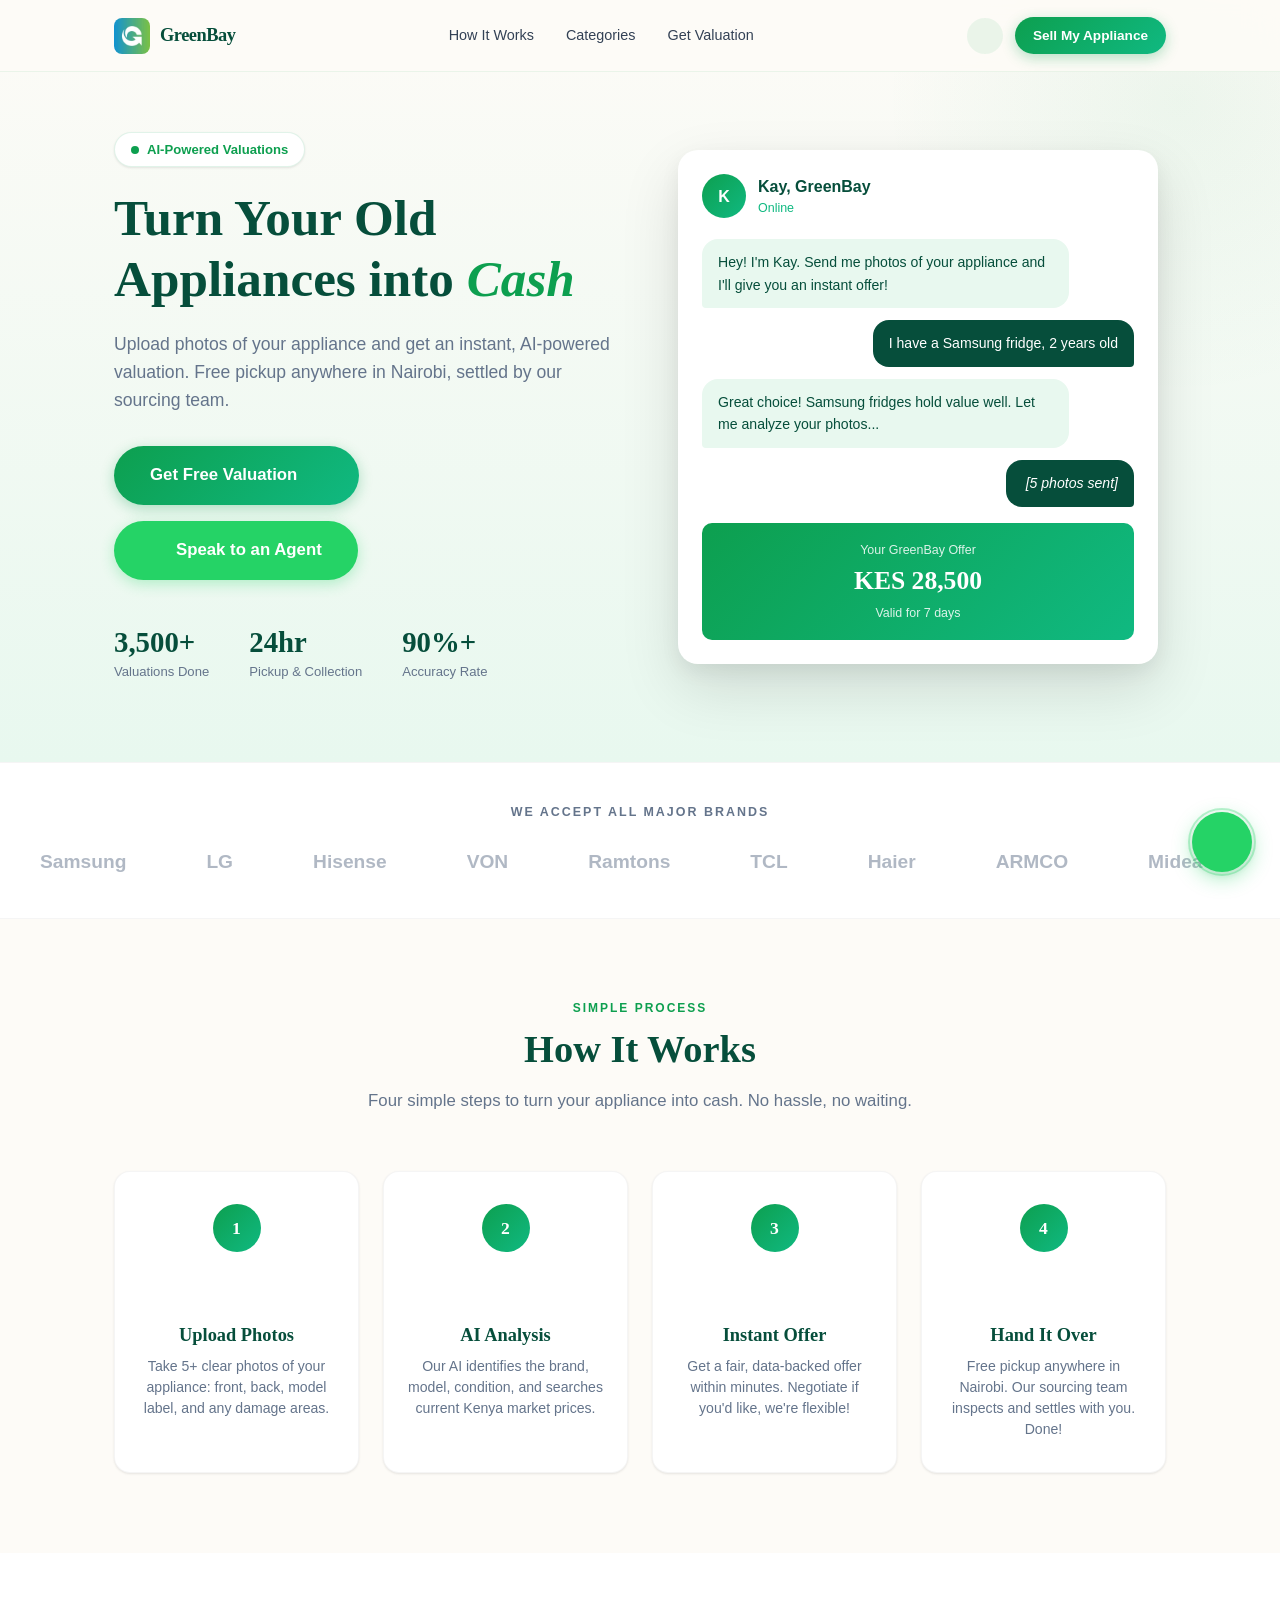
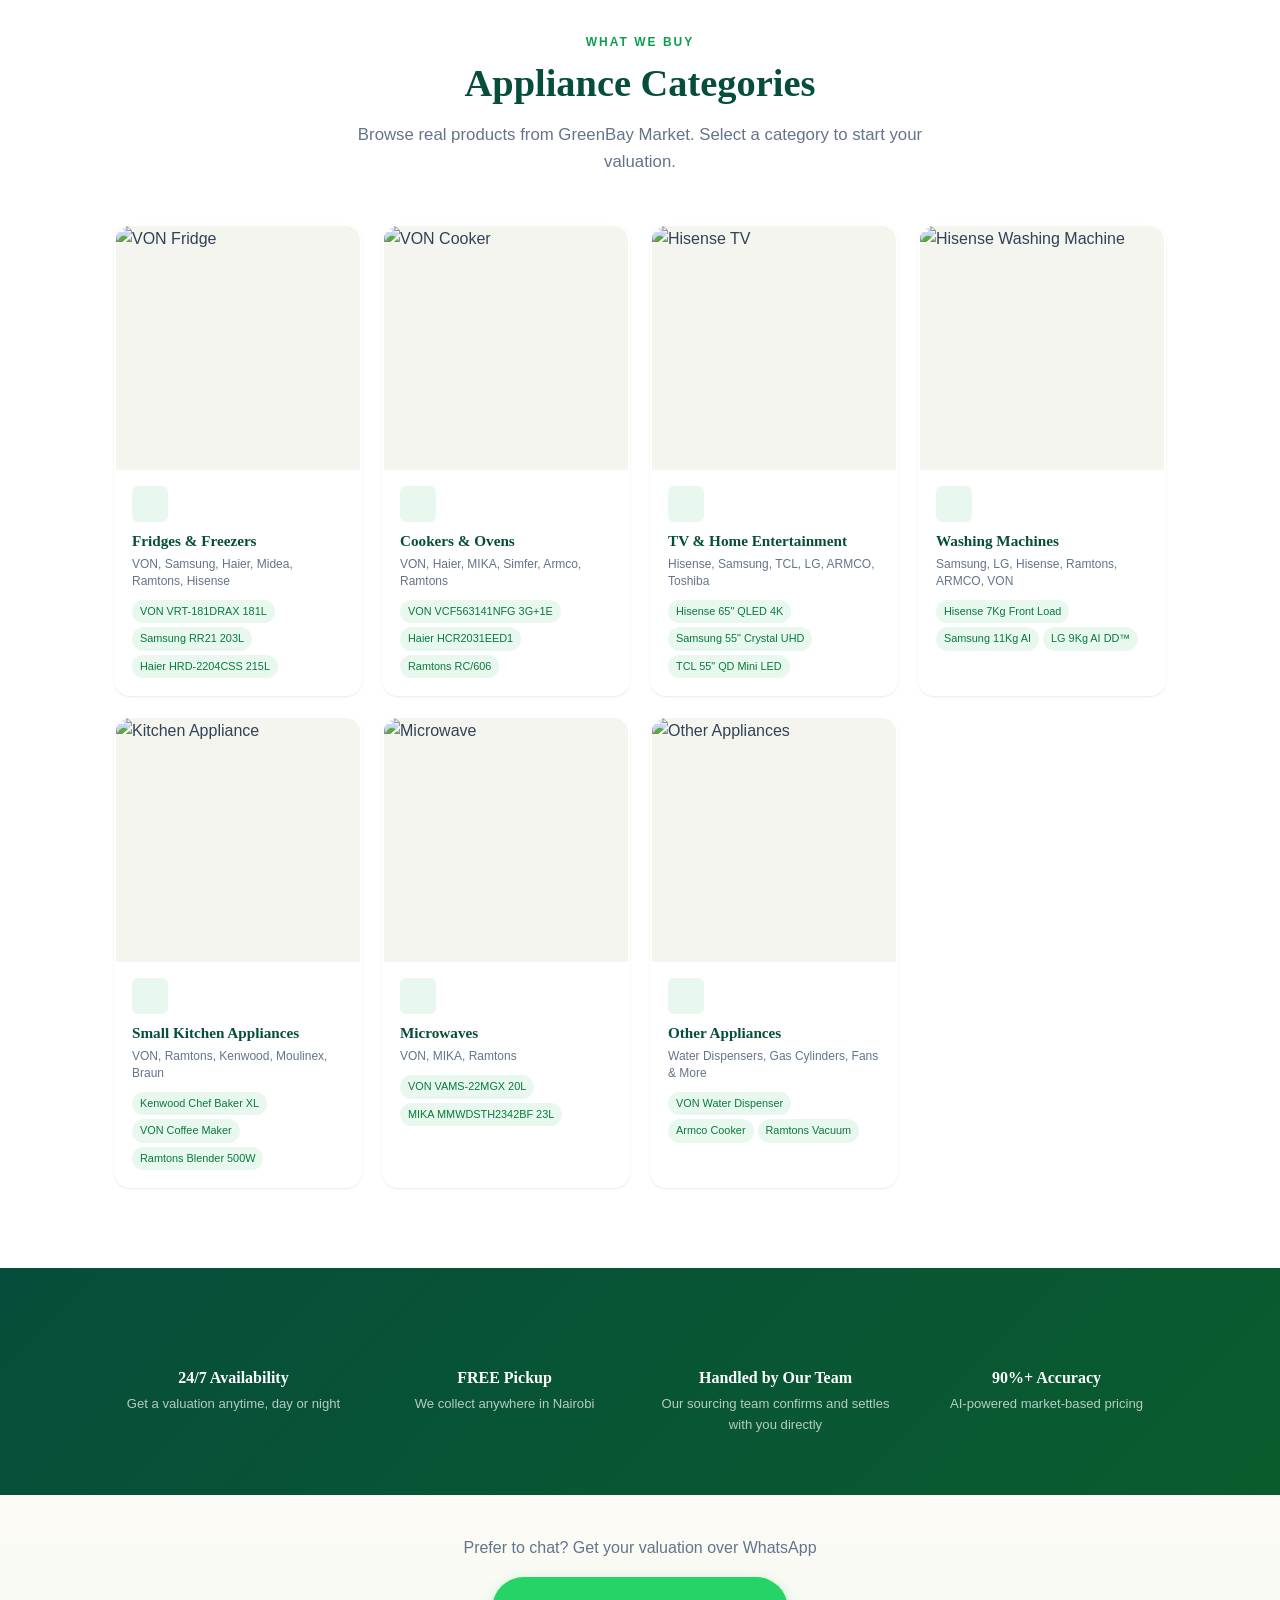
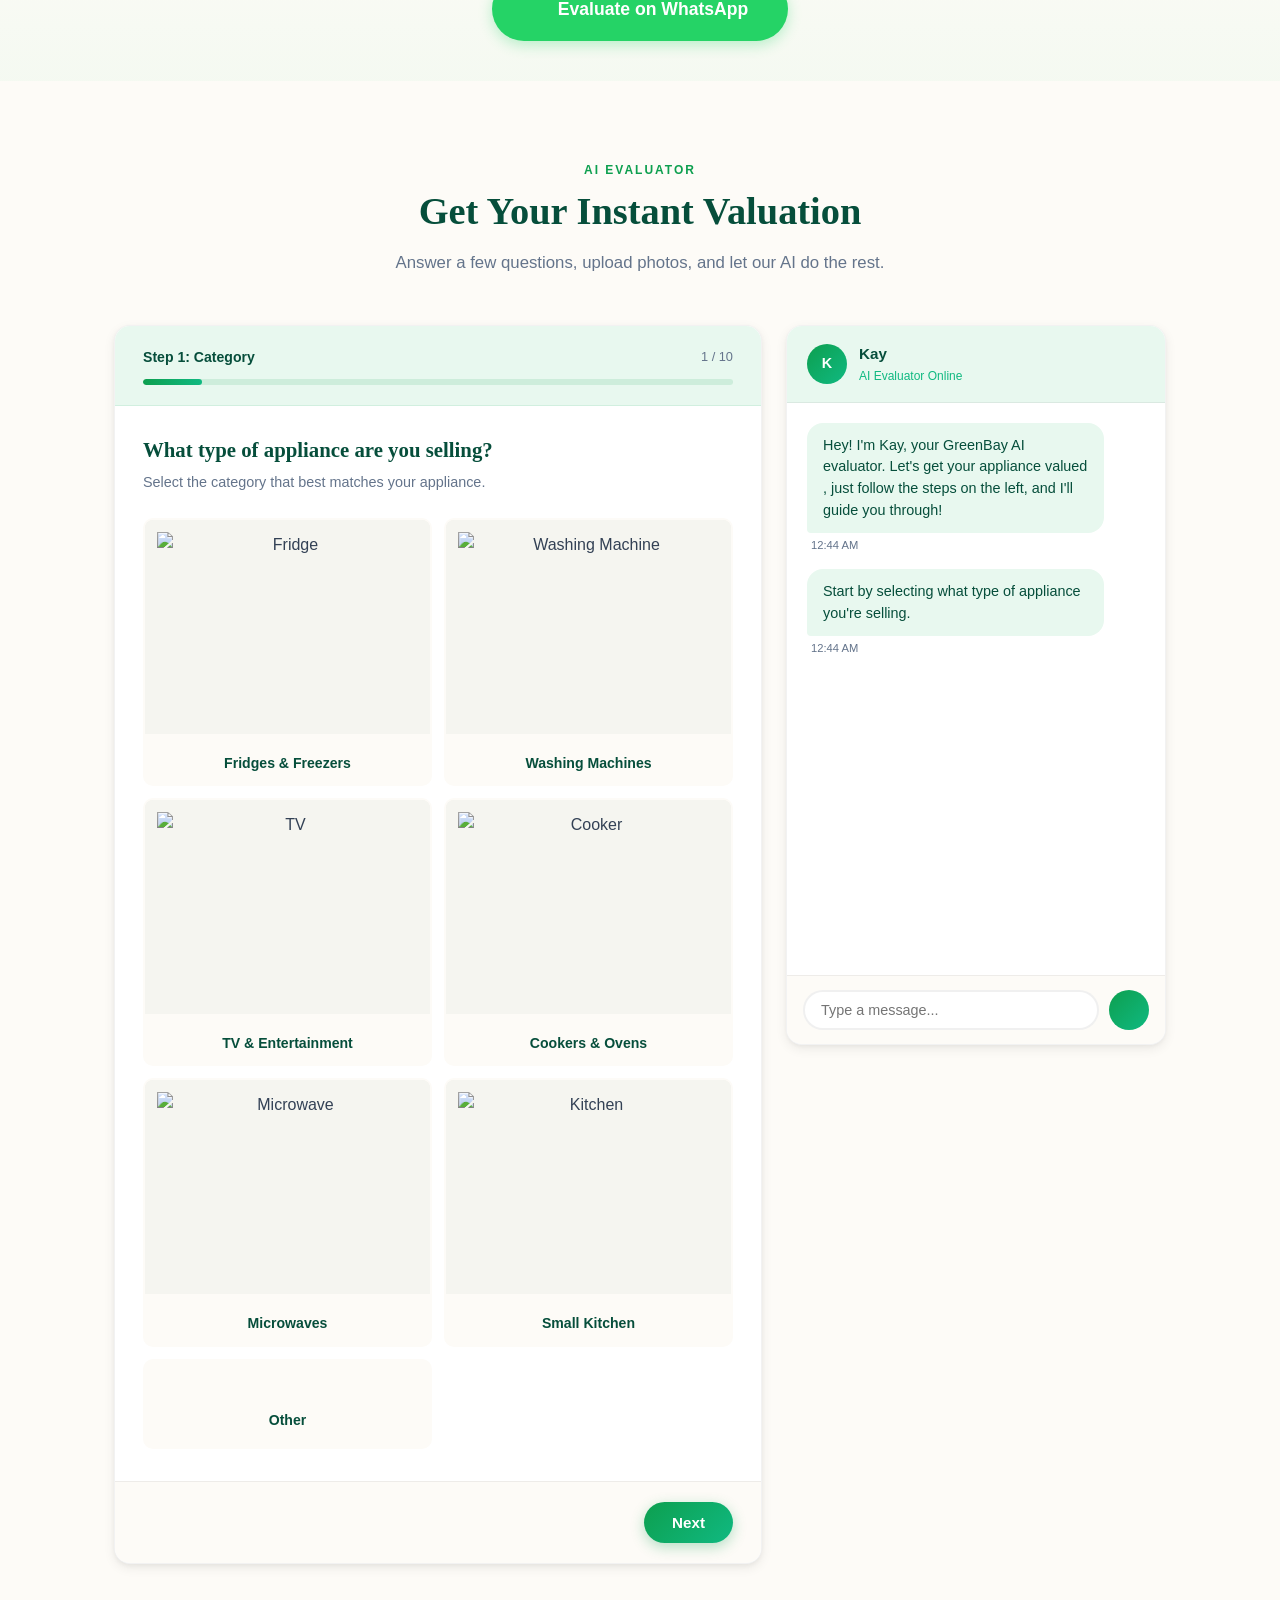
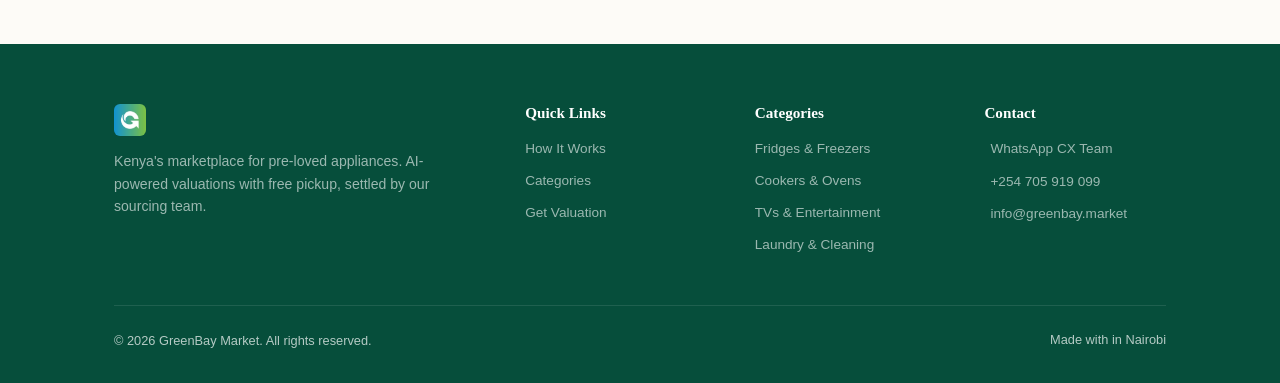
==== commit 3693060b: "fix(evaluator): cap offer at asking price, fail loudly on vision, drop M-Pesa Pricing - offer_engine" ====
--- a/greenbay-bot-backend/frontend/index.html
+++ b/greenbay-bot-backend/frontend/index.html
@@ -2,55 +2,18 @@
 <html lang="en">
 
 <head>
-    <!-- Google tag (gtag.js) -->
-    <script async src="https://www.googletagmanager.com/gtag/js?id=G-2REFLT805D"></script>
-    <script>
-      window.dataLayer = window.dataLayer || [];
-      function gtag(){dataLayer.push(arguments);}
-      // A URL can carry anything: the ops dashboard is opened as
-      // dashboard.html?key=<admin key>, and a link sent to a customer could
-      // carry a name or a phone. GA4 records page_location and page_referrer
-      // on every hit, so both are cleaned BEFORE the first hit. Landing URL:
-      // path plus campaign tags and ad-click ids only. Referrer: path only.
-      // THE SAME ALLOW-LIST LIVES IN greenbay_ai_evaluator/api/schemas.py
-      // (ATTRIBUTION_QUERY_ALLOWLIST). app.js reuses this function.
-      window.gbCleanUrl = function (url, keepQuery) {
-        var allow = ['utm_source', 'utm_medium', 'utm_campaign', 'utm_content', 'utm_term', 'utm_id',
-                     'gclid', 'gbraid', 'wbraid', 'fbclid', 'ttclid', 'msclkid'];
-        if (!url) return '';
-        try {
-          var u = new URL(url, window.location.href);
-          var out = u.protocol + '//' + u.host + u.pathname;
-          if (!keepQuery) return out;
-          var kept = new URLSearchParams();
-          u.searchParams.forEach(function (v, k) {
-            if (v && allow.indexOf(k.toLowerCase()) !== -1) kept.append(k, v);
-          });
-          var q = kept.toString();
-          var hash = /^#[A-Za-z0-9_\-]{0,64}$/.test(u.hash) ? u.hash : '';
-          return out + (q ? '?' + q : '') + hash;
-        } catch (e) {
-          return String(url).split(/[?#]/)[0];
-        }
-      };
-      gtag('js', new Date());
-      gtag('config', 'G-2REFLT805D', {
-        page_location: window.gbCleanUrl(window.location.href, true),
-        page_referrer: window.gbCleanUrl(document.referrer, false)
-      });
-    </script>
     <meta charset="UTF-8">
     <meta name="viewport" content="width=device-width, initial-scale=1.0">
     <title>GreenBay AI Evaluator | Instant Appliance Valuations</title>
     <meta name="description"
-        content="Get an instant, AI-powered valuation for your secondhand appliance. Free pickup in Nairobi, same-day M-Pesa payment.">
+        content="Get an instant, AI-powered valuation for your secondhand appliance. Free pickup in Nairobi, settled by our sourcing team.">
     <link rel="preconnect" href="https://fonts.googleapis.com">
     <link rel="preconnect" href="https://fonts.gstatic.com" crossorigin>
     <link
         href="https://fonts.googleapis.com/css2?family=DM+Sans:ital,opsz,wght@0,9..40,300;0,9..40,400;0,9..40,500;0,9..40,600;0,9..40,700;1,9..40,400&family=Fraunces:ital,opsz,wght@0,9..144,400;0,9..144,600;0,9..144,700;0,9..144,800;1,9..144,400;1,9..144,700&display=swap"
         rel="stylesheet">
     <script src="https://unpkg.com/lucide@0.468.0/dist/umd/lucide.min.js"></script>
-    <meta http-equiv="Content-Security-Policy" content="default-src 'self'; script-src 'self' 'unsafe-inline' https://unpkg.com https://www.googletagmanager.com; style-src 'self' 'unsafe-inline' https://fonts.googleapis.com; font-src https://fonts.gstatic.com; img-src 'self' data: https://greenbay.market https://*.shopify.com https://*.google-analytics.com https://*.googletagmanager.com; connect-src 'self' https://*.google-analytics.com https://*.analytics.google.com https://*.googletagmanager.com;">
+    <meta http-equiv="Content-Security-Policy" content="default-src 'self'; script-src 'self' 'unsafe-inline' https://unpkg.com; style-src 'self' 'unsafe-inline' https://fonts.googleapis.com; font-src https://fonts.gstatic.com; img-src 'self' data: https://greenbay.market https://*.shopify.com; connect-src 'self';">
     <link rel="stylesheet" href="styles.css?v=20260319">
     <link rel="icon" href="greenbay-logo.png" type="image/png">
     <meta http-equiv="Cache-Control" content="no-cache, no-store, must-revalidate">
@@ -92,7 +55,7 @@
                     <h1>Turn Your Old Appliances into <em>Cash</em></h1>
                     <p class="hero-description">
                         Upload photos of your appliance and get an instant, AI-powered valuation.
-                        Free pickup anywhere in Nairobi and same-day M-Pesa payment.
+                        Free pickup anywhere in Nairobi, settled by our sourcing team.
                     </p>
                     <div class="hero-actions">
                         <a href="#evaluate" class="btn btn-primary btn-lg">Get Free Valuation <i
@@ -109,7 +72,7 @@
                         </div>
                         <div class="stat-item">
                             <div class="stat-number">24hr</div>
-                            <div class="stat-label">Pickup & Payment</div>
+                            <div class="stat-label">Pickup &amp; Collection</div>
                         </div>
                         <div class="stat-item">
                             <div class="stat-number">90%+</div>
@@ -219,8 +182,8 @@
                 <div class="step-card">
                     <div class="step-number">4</div>
                     <div class="step-icon"><i data-lucide="banknote" class="icon-lg"></i></div>
-                    <h3>Get Paid</h3>
-                    <p>Free pickup anywhere in Nairobi and same-day payment via M-Pesa. Done!</p>
+                    <h3>Hand It Over</h3>
+                    <p>Free pickup anywhere in Nairobi. Our sourcing team inspects and settles with you. Done!</p>
                 </div>
             </div>
         </div>
@@ -423,8 +386,8 @@
                 </div>
                 <div class="trust-item">
                     <div class="trust-icon"><i data-lucide="smartphone" class="icon-md"></i></div>
-                    <h4>Same-Day M-Pesa</h4>
-                    <p>Get paid instantly via mobile money</p>
+                    <h4>Handled by Our Team</h4>
+                    <p>Our sourcing team confirms and settles with you directly</p>
                 </div>
                 <div class="trust-item">
                     <div class="trust-icon"><i data-lucide="target" class="icon-md"></i></div>
@@ -585,22 +548,13 @@
                             </div>
                         </div>
 
-                        <!-- STEP 3: Model -->
+                        <!-- STEP 3: Size & Model -->
                         <div class="wizard-step" data-step="3" id="step3">
-                            <h3>What is the exact model number? <span class="step-optional-badge">Optional</span></h3>
-                            <p class="step-description">If you know it, check the sticker or plate on the back or inside door of your
-                                appliance.</p>
-                            <div class="form-group">
-                                <label class="form-label">Type the model number</label>
-                                <input type="text" class="form-input" id="modelInput"
-                                    placeholder="e.g. RT34K5532S8, WF-T7000"
-                                    oninput="updateAnswer('model', this.value)">
-                                <p class="form-hint"><i data-lucide="camera"
-                                        style="width:14px;height:14px;vertical-align:middle;margin-right:4px;"></i>
-                                    You'll upload a photo of the model label in the next step for verification.</p>
-                            </div>
+                            <h3>What size is your appliance?</h3>
+                            <p class="step-description">Size affects the price more than any other detail, so this is
+                                the one worth getting right.</p>
                             <!-- Appliance size (TV inches / washer kg / fridge litres) -->
-                            <div class="form-group" id="sizeGroup" style="display:none; margin-top: 16px;">
+                            <div class="form-group" id="sizeGroup" style="display:none;">
                                 <label class="form-label" id="sizeLabel">What is the size?</label>
                                 <div style="display:flex; align-items:center; gap:8px;">
                                     <input type="number" min="0" step="1" class="form-input" id="sizeInput"
@@ -613,6 +567,16 @@
                                     Size strongly affects the price (a 43" and a 55" TV are very different).
                                     If you're not sure, leave it blank — we'll estimate it from your photos and model number.
                                 </p>
+                            </div>
+                            <div class="form-group" style="margin-top:16px;">
+                                <label class="form-label">Model number <span class="step-optional-badge">Optional</span></label>
+                                <input type="text" class="form-input" id="modelInput"
+                                    placeholder="e.g. RT34K5532S8, WF-T7000"
+                                    oninput="updateAnswer('model', this.value)">
+                                <p class="form-hint"><i data-lucide="camera"
+                                        style="width:14px;height:14px;vertical-align:middle;margin-right:4px;"></i>
+                                    Check the sticker or plate on the back or inside door. You'll upload a photo of the
+                                    label in the next step for verification.</p>
                             </div>
                             <!-- Other category description -->
                             <div class="form-group" id="otherDescriptionGroup" style="display:none; margin-top: 16px;">
@@ -738,52 +702,8 @@
                             </div>
                         </div>
 
-                        <!-- STEP 7: Ownership -->
+                        <!-- STEP 7: Issues -->
                         <div class="wizard-step" data-step="7" id="step7">
-                            <h3>How long have you owned this product?</h3>
-                            <p class="step-description">This helps us assess the product's provenance.</p>
-                            <div class="option-grid" id="ownershipOptions">
-                                <div class="option-card" data-value="under_1_month"
-                                    onclick="selectOption(this, 'ownership')">
-                                    <span class="option-icon"><i data-lucide="badge-plus"></i></span>
-                                    <span class="option-label">Just got it</span>
-                                    <span class="option-desc">Less than 1 month</span>
-                                </div>
-                                <div class="option-card" data-value="1_6_months"
-                                    onclick="selectOption(this, 'ownership')">
-                                    <span class="option-icon"><i data-lucide="calendar"></i></span>
-                                    <span class="option-label">1 to 6 Months</span>
-                                </div>
-                                <div class="option-card" data-value="6_12_months"
-                                    onclick="selectOption(this, 'ownership')">
-                                    <span class="option-icon"><i data-lucide="calendar-range"></i></span>
-                                    <span class="option-label">6 to 12 Months</span>
-                                </div>
-                                <div class="option-card" data-value="1_2_years"
-                                    onclick="selectOption(this, 'ownership')">
-                                    <span class="option-icon"><i data-lucide="hourglass"></i></span>
-                                    <span class="option-label">1 to 2 Years</span>
-                                </div>
-                                <div class="option-card" data-value="2_5_years"
-                                    onclick="selectOption(this, 'ownership')">
-                                    <span class="option-icon"><i data-lucide="clock-3"></i></span>
-                                    <span class="option-label">2 to 5 Years</span>
-                                </div>
-                                <div class="option-card" data-value="5_plus_years"
-                                    onclick="selectOption(this, 'ownership')">
-                                    <span class="option-icon"><i data-lucide="home"></i></span>
-                                    <span class="option-label">5+ Years</span>
-                                </div>
-                                <div class="option-card" data-value="not_original_owner"
-                                    onclick="selectOption(this, 'ownership')">
-                                    <span class="option-icon"><i data-lucide="repeat"></i></span>
-                                    <span class="option-label">Not original owner</span>
-                                </div>
-                            </div>
-                        </div>
-
-                        <!-- STEP 8: Issues -->
-                        <div class="wizard-step" data-step="8" id="step8">
                             <h3>Any specific issues or damage?</h3>
                             <p class="step-description">Describe any problems: dents, scratches, missing parts, strange
                                 noises. The
@@ -802,8 +722,8 @@
                             </button>
                         </div>
 
-                        <!-- STEP 9: Seller Details -->
-                        <div class="wizard-step" data-step="9" id="step9">
+                        <!-- STEP 8: Seller Details -->
+                        <div class="wizard-step" data-step="8" id="step8">
                             <h3>Your Contact Details</h3>
                             <p class="step-description">We need your details to process the trade-in and contact you about pickup or drop-off.</p>
                             <div class="form-group">
@@ -829,8 +749,8 @@
                             </div>
                         </div>
 
-                        <!-- STEP 10: Photos -->
-                        <div class="wizard-step" data-step="10" id="step10">
+                        <!-- STEP 9: Photos -->
+                        <div class="wizard-step" data-step="9" id="step9">
                             <h3>Upload photos of your appliance</h3>
                             <p class="step-description">We need at least <strong>5 clear photos</strong>: front view,
                                 back/side, model
@@ -872,8 +792,8 @@
                             </div>
                         </div>
 
-                        <!-- STEP 11: Price -->
-                        <div class="wizard-step" data-step="11" id="step11">
+                        <!-- STEP 10: Price -->
+                        <div class="wizard-step" data-step="10" id="step10">
                             <h3>What price are you hoping to get? <span class="step-optional-badge">Optional</span></h3>
                             <p class="step-description">Tell us your ideal selling price in KES, or let us make the
                                 first offer.</p>
@@ -953,9 +873,9 @@
                     <div class="logo">
                         <img src="greenbay-logo.png" alt="GreenBay Market" class="logo-img footer-logo-img">
                     </div>
-                    <p>Kenya's marketplace for pre-loved appliances. AI-powered valuations with free pickup and same-day
-                        M-Pesa
-                        payment.</p>
+                    <p>Kenya's marketplace for pre-loved appliances. AI-powered valuations with free pickup, settled
+                        by our
+                        sourcing team.</p>
                 </div>
                 <div class="footer-col">
                     <h4>Quick Links</h4>
@@ -1023,7 +943,7 @@
             }
         } catch(e) { localStorage.removeItem('gb_eval_state'); }
     </script>
-    <script src="app.js?v=20260921"></script>
+    <script src="app.js?v=20260311"></script>
     <script>
         // Initialize Lucide icons
         lucide.createIcons();
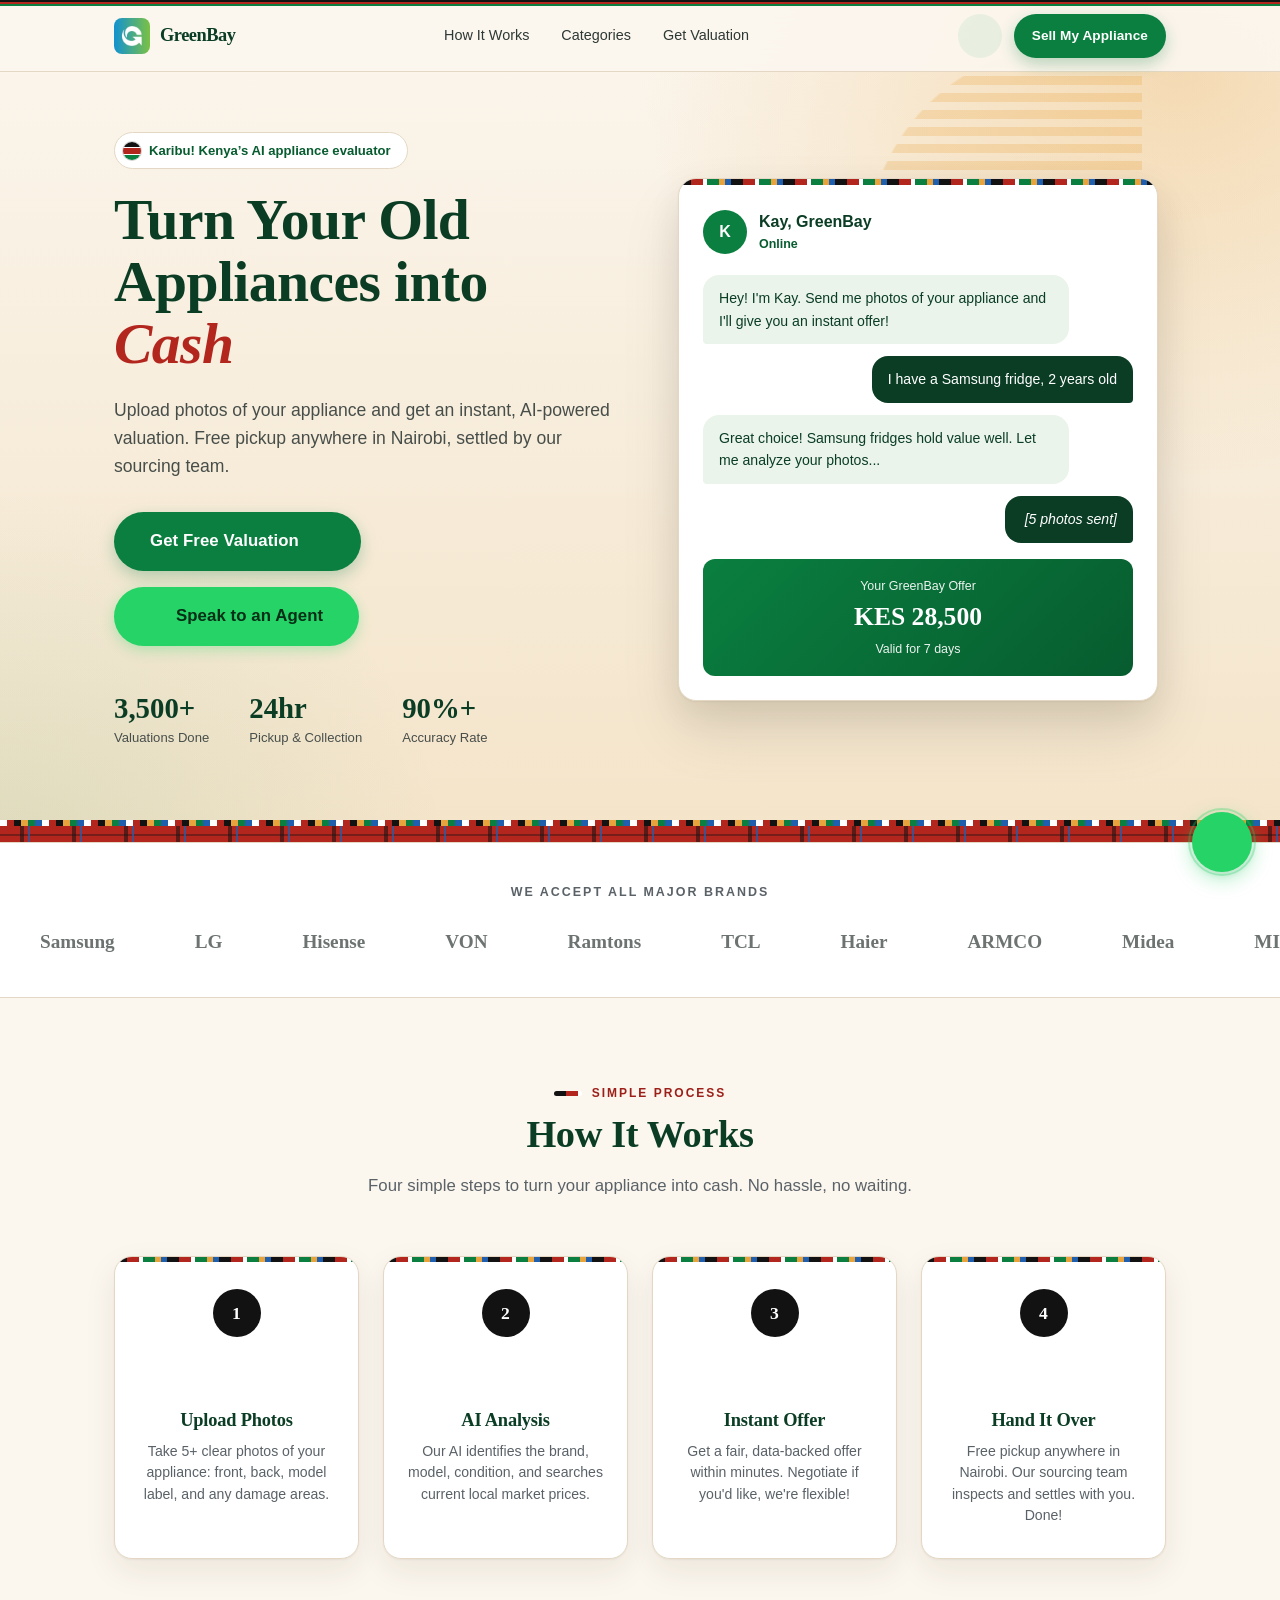
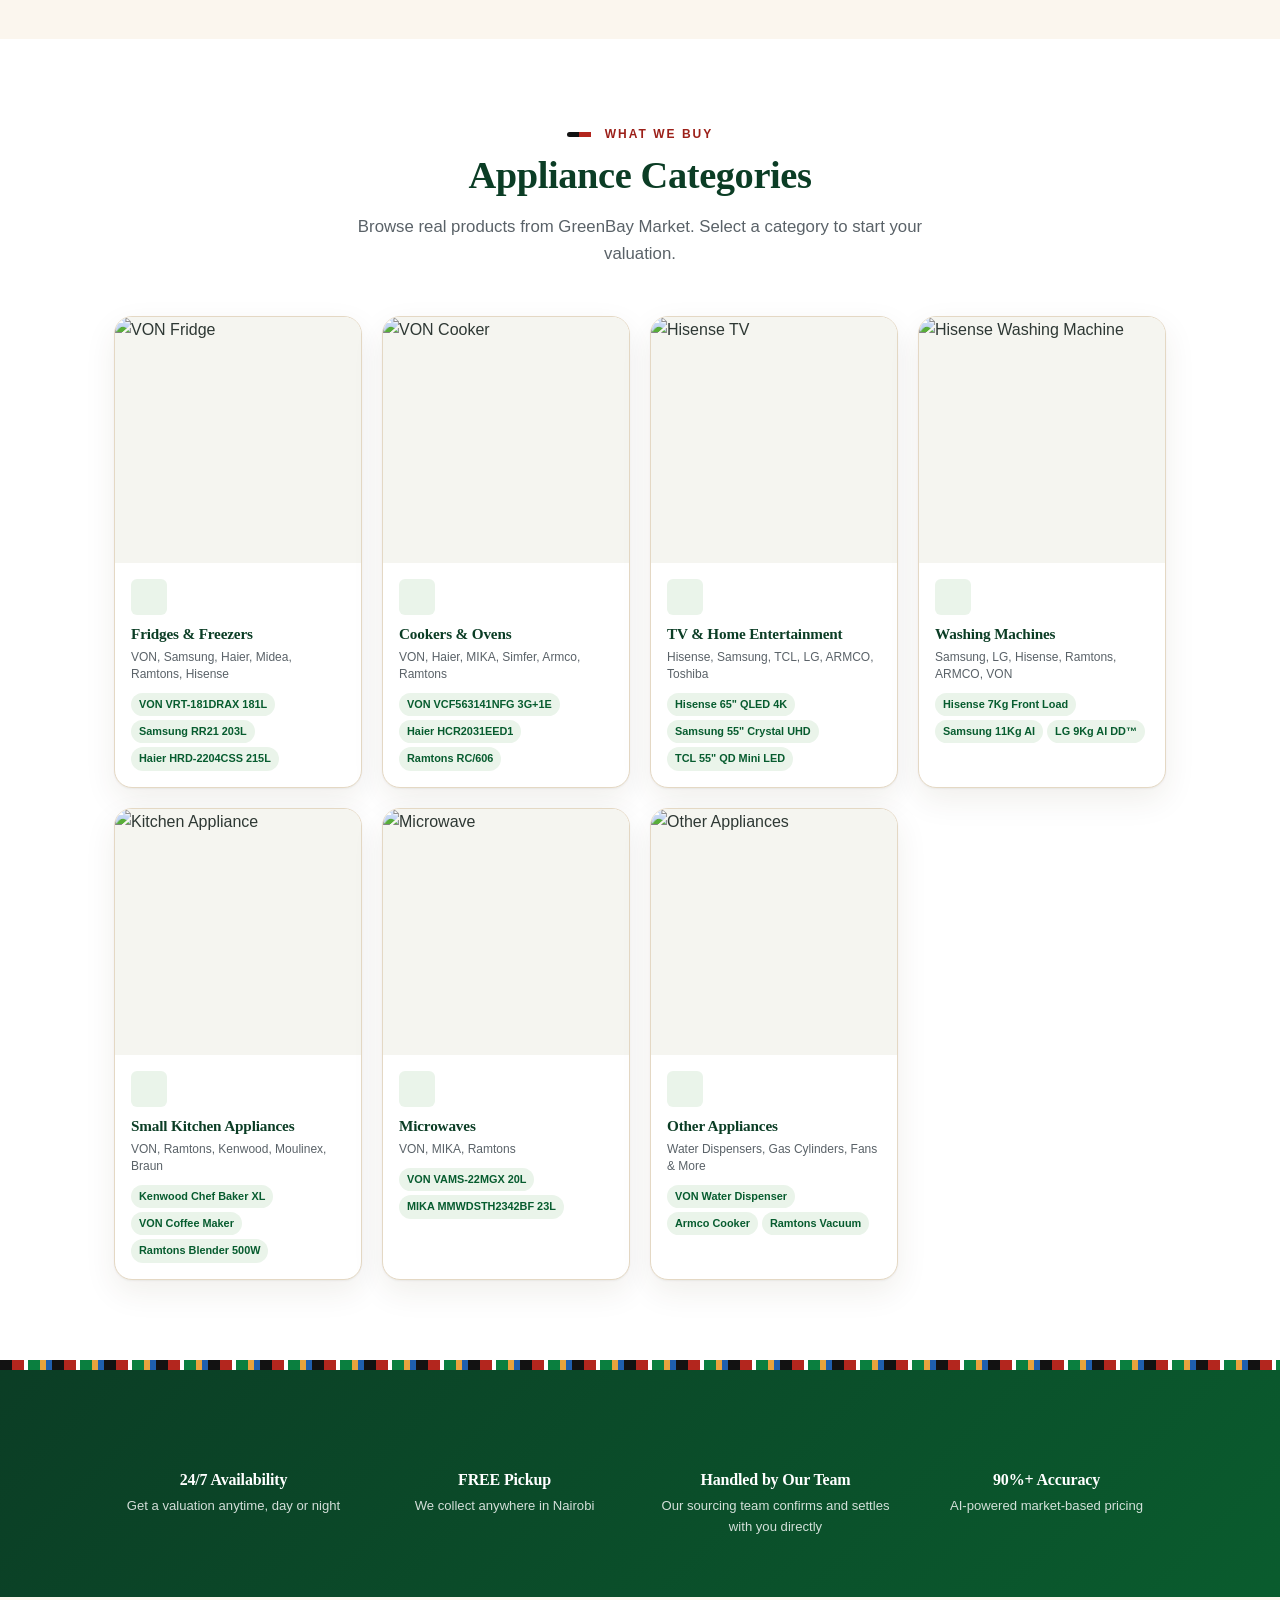
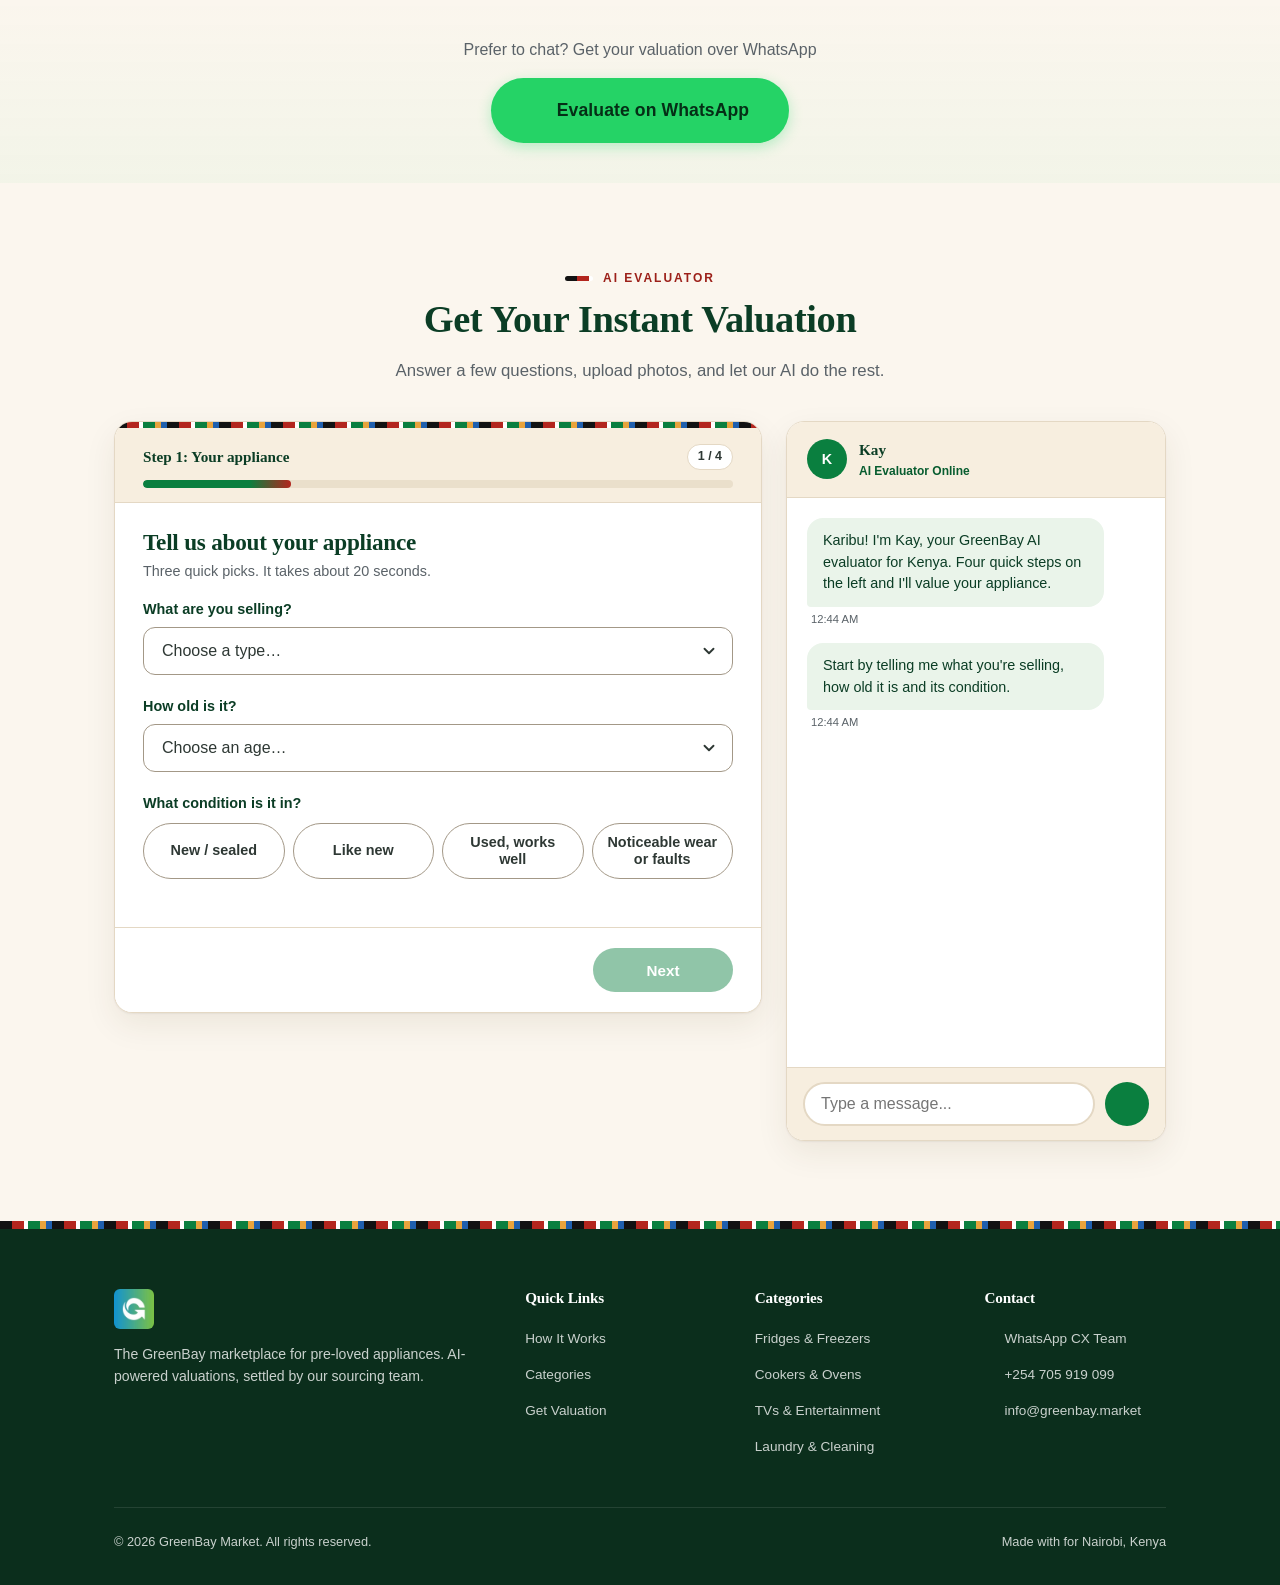
==== commit 24e703ce: "feat: Kenya, Uganda and Nigeria portals, a 4-step mobile wizard, and a deploy-time end-to-end check " ====
--- a/greenbay-bot-backend/frontend/index.html
+++ b/greenbay-bot-backend/frontend/index.html
@@ -2,19 +2,71 @@
 <html lang="en">
 
 <head>
+    <!-- Google tag (gtag.js) -->
+    <script async src="https://www.googletagmanager.com/gtag/js?id=G-2REFLT805D"></script>
+    <script>
+      window.dataLayer = window.dataLayer || [];
+      function gtag(){dataLayer.push(arguments);}
+      // A URL can carry anything: the ops dashboard is opened as
+      // dashboard.html?key=<admin key>, and a link sent to a customer could
+      // carry a name or a phone. GA4 records page_location and page_referrer
+      // on every hit, so both are cleaned BEFORE the first hit. Landing URL:
+      // path plus campaign tags and ad-click ids only. Referrer: path only.
+      // THE SAME ALLOW-LIST LIVES IN greenbay_ai_evaluator/api/schemas.py
+      // (ATTRIBUTION_QUERY_ALLOWLIST). app.js reuses this function.
+      window.gbCleanUrl = function (url, keepQuery) {
+        var allow = ['utm_source', 'utm_medium', 'utm_campaign', 'utm_content', 'utm_term', 'utm_id',
+                     'utm_source_platform',
+                     'gclid', 'gbraid', 'wbraid', 'dclid', 'gad_source', 'gad_campaignid',
+                     'fbclid', 'ttclid', 'msclkid'];
+        if (!url) return '';
+        try {
+          var u = new URL(url, window.location.href);
+          var out = u.protocol + '//' + u.host + u.pathname;
+          if (!keepQuery) return out;
+          var kept = new URLSearchParams();
+          u.searchParams.forEach(function (v, k) {
+            if (v && allow.indexOf(k.toLowerCase()) !== -1) kept.append(k, v);
+          });
+          var q = kept.toString();
+          var hash = /^#[A-Za-z0-9_\-]{0,64}$/.test(u.hash) ? u.hash : '';
+          return out + (q ? '?' + q : '') + hash;
+        } catch (e) {
+          return String(url).split(/[?#]/)[0];
+        }
+      };
+      gtag('js', new Date());
+      gtag('config', 'G-2REFLT805D', {
+        page_location: window.gbCleanUrl(window.location.href, true),
+        page_referrer: window.gbCleanUrl(document.referrer, false)
+      });
+    </script>
     <meta charset="UTF-8">
     <meta name="viewport" content="width=device-width, initial-scale=1.0">
     <title>GreenBay AI Evaluator | Instant Appliance Valuations</title>
     <meta name="description"
-        content="Get an instant, AI-powered valuation for your secondhand appliance. Free pickup in Nairobi, settled by our sourcing team.">
+        content="Get an instant, AI-powered valuation for your secondhand appliance in Kenya, Uganda or Nigeria, settled by our sourcing team.">
     <link rel="preconnect" href="https://fonts.googleapis.com">
     <link rel="preconnect" href="https://fonts.gstatic.com" crossorigin>
     <link
-        href="https://fonts.googleapis.com/css2?family=DM+Sans:ital,opsz,wght@0,9..40,300;0,9..40,400;0,9..40,500;0,9..40,600;0,9..40,700;1,9..40,400&family=Fraunces:ital,opsz,wght@0,9..144,400;0,9..144,600;0,9..144,700;0,9..144,800;1,9..144,400;1,9..144,700&display=swap"
+        href="https://fonts.googleapis.com/css2?family=DM+Sans:ital,opsz,wght@0,9..40,300;0,9..40,400;0,9..40,500;0,9..40,600;0,9..40,700;1,9..40,400&family=Fraunces:ital,opsz,wght@0,9..144,400;0,9..144,600;0,9..144,700;0,9..144,800;1,9..144,400;1,9..144,700&family=Sora:wght@400;600;700;800&family=Bricolage+Grotesque:opsz,wght@12..96,600;12..96,700;12..96,800&family=Plus+Jakarta+Sans:ital,wght@0,400;0,500;0,600;0,700;0,800;1,700&display=swap"
         rel="stylesheet">
     <script src="https://unpkg.com/lucide@0.468.0/dist/umd/lucide.min.js"></script>
-    <meta http-equiv="Content-Security-Policy" content="default-src 'self'; script-src 'self' 'unsafe-inline' https://unpkg.com; style-src 'self' 'unsafe-inline' https://fonts.googleapis.com; font-src https://fonts.gstatic.com; img-src 'self' data: https://greenbay.market https://*.shopify.com; connect-src 'self';">
-    <link rel="stylesheet" href="styles.css?v=20260319">
+    <meta http-equiv="Content-Security-Policy" content="default-src 'self'; script-src 'self' 'unsafe-inline' https://unpkg.com https://www.googletagmanager.com; style-src 'self' 'unsafe-inline' https://fonts.googleapis.com; font-src https://fonts.gstatic.com; img-src 'self' data: https://greenbay.market https://*.shopify.com https://*.google-analytics.com https://*.googletagmanager.com; connect-src 'self' https://*.google-analytics.com https://*.analytics.google.com https://*.googletagmanager.com;">
+    <!-- Market theme before first paint (app.js applies the copy). Same rule as
+         detectCountry() in app.js: portal path, then timezone, then Kenya. -->
+    <script>
+        (function () {
+            var m = /^\/app\/(ke|ug|ng)\/?$/i.exec(location.pathname), c = m ? m[1].toUpperCase() : '';
+            if (!c) {
+                var tz = '';
+                try { tz = Intl.DateTimeFormat().resolvedOptions().timeZone || ''; } catch (e) { }
+                c = tz.indexOf('Africa/Kampala') === 0 ? 'UG' : (tz.indexOf('Africa/Lagos') === 0 ? 'NG' : 'KE');
+            }
+            document.documentElement.setAttribute('data-country', c);
+        })();
+    </script>
+    <link rel="stylesheet" href="styles.css?v=20261117">
     <link rel="icon" href="greenbay-logo.png" type="image/png">
     <meta http-equiv="Cache-Control" content="no-cache, no-store, must-revalidate">
     <meta http-equiv="Pragma" content="no-cache">
@@ -25,6 +77,7 @@
 
     <!-- HEADER -->
     <header class="site-header">
+        <div class="header-ribbon" aria-hidden="true"></div>
         <div class="header-inner">
             <a href="#" class="logo">
                 <img src="greenbay-logo.png" alt="GreenBay Market" class="logo-img">
@@ -46,21 +99,22 @@
 
     <!-- HERO -->
     <section class="hero" id="hero">
+        <div class="hero-pattern" aria-hidden="true"></div>
         <div class="container">
             <div class="hero-content">
                 <div class="hero-text">
                     <div class="hero-badge">
-                        <span class="hero-badge-dot"></span> AI-Powered Valuations
+                        <span class="hero-badge-dot"></span> <span data-copy="heroKicker">AI-Powered Valuations</span>
                     </div>
                     <h1>Turn Your Old Appliances into <em>Cash</em></h1>
                     <p class="hero-description">
                         Upload photos of your appliance and get an instant, AI-powered valuation.
-                        Free pickup anywhere in Nairobi, settled by our sourcing team.
+                        <span data-copy="heroPickup">Free pickup anywhere in Nairobi, settled by our sourcing team.</span>
                     </p>
                     <div class="hero-actions">
                         <a href="#evaluate" class="btn btn-primary btn-lg">Get Free Valuation <i
                                 data-lucide="arrow-right" class="btn-icon"></i></a>
-                        <a href="https://wa.me/254705919099?text=Hi%20GreenBay%2C%20I%20want%20to%20sell%20an%20appliance"
+                        <a href="https://wa.me/254705919099?text=Hi%20GreenBay%2C%20I%20want%20to%20sell%20an%20appliance" data-wa="Hi GreenBay, I want to sell an appliance"
                             target="_blank" class="btn btn-whatsapp btn-lg"><i data-lucide="message-circle"
                                 class="btn-icon"></i>
                             Speak to an Agent</a>
@@ -104,13 +158,14 @@
                         </div>
                         <div class="mockup-offer">
                             <div class="mockup-offer-label">Your GreenBay Offer</div>
-                            <div class="mockup-offer-amount">KES 28,500</div>
+                            <div class="mockup-offer-amount" data-copy="mockOffer">KES 28,500</div>
                             <div class="mockup-offer-label">Valid for 7 days</div>
                         </div>
                     </div>
                 </div>
             </div>
         </div>
+        <div class="pattern-band" aria-hidden="true"></div>
     </section>
 
     <!-- BRAND MARQUEE -->
@@ -120,34 +175,40 @@
             <div class="marquee-item">Samsung</div>
             <div class="marquee-item">LG</div>
             <div class="marquee-item">Hisense</div>
-            <div class="marquee-item">VON</div>
-            <div class="marquee-item">Ramtons</div>
+            <div class="marquee-item only-ke">VON</div>
+            <div class="marquee-item only-ke">Ramtons</div>
             <div class="marquee-item">TCL</div>
             <div class="marquee-item">Haier</div>
-            <div class="marquee-item">ARMCO</div>
+            <div class="marquee-item only-ke">ARMCO</div>
             <div class="marquee-item">Midea</div>
-            <div class="marquee-item">MIKA</div>
+            <div class="marquee-item only-ke">MIKA</div>
             <div class="marquee-item">Kenwood</div>
             <div class="marquee-item">Tefal</div>
             <div class="marquee-item">Toshiba</div>
             <div class="marquee-item">Simfer</div>
             <div class="marquee-item">NUNIX</div>
+            <div class="marquee-item only-ng">Scanfrost</div>
+            <div class="marquee-item only-ng">Thermocool</div>
+            <div class="marquee-item only-ng">Nexus</div>
             <!-- Duplicate for seamless loop -->
             <div class="marquee-item">Samsung</div>
             <div class="marquee-item">LG</div>
             <div class="marquee-item">Hisense</div>
-            <div class="marquee-item">VON</div>
-            <div class="marquee-item">Ramtons</div>
+            <div class="marquee-item only-ke">VON</div>
+            <div class="marquee-item only-ke">Ramtons</div>
             <div class="marquee-item">TCL</div>
             <div class="marquee-item">Haier</div>
-            <div class="marquee-item">ARMCO</div>
+            <div class="marquee-item only-ke">ARMCO</div>
             <div class="marquee-item">Midea</div>
-            <div class="marquee-item">MIKA</div>
+            <div class="marquee-item only-ke">MIKA</div>
             <div class="marquee-item">Kenwood</div>
             <div class="marquee-item">Tefal</div>
             <div class="marquee-item">Toshiba</div>
             <div class="marquee-item">Simfer</div>
             <div class="marquee-item">NUNIX</div>
+            <div class="marquee-item only-ng">Scanfrost</div>
+            <div class="marquee-item only-ng">Thermocool</div>
+            <div class="marquee-item only-ng">Nexus</div>
         </div>
     </section>
 
@@ -171,7 +232,7 @@
                     <div class="step-number">2</div>
                     <div class="step-icon"><i data-lucide="scan-search" class="icon-lg"></i></div>
                     <h3>AI Analysis</h3>
-                    <p>Our AI identifies the brand, model, condition, and searches current Kenya market prices.</p>
+                    <p>Our AI identifies the brand, model, condition, and searches current local market prices.</p>
                 </div>
                 <div class="step-card">
                     <div class="step-number">3</div>
@@ -183,7 +244,7 @@
                     <div class="step-number">4</div>
                     <div class="step-icon"><i data-lucide="banknote" class="icon-lg"></i></div>
                     <h3>Hand It Over</h3>
-                    <p>Free pickup anywhere in Nairobi. Our sourcing team inspects and settles with you. Done!</p>
+                    <p data-copy="handOver">Free pickup anywhere in Nairobi. Our sourcing team inspects and settles with you. Done!</p>
                 </div>
             </div>
         </div>
@@ -382,7 +443,7 @@
                 <div class="trust-item">
                     <div class="trust-icon"><i data-lucide="truck" class="icon-md"></i></div>
                     <h4>FREE Pickup</h4>
-                    <p>We collect anywhere in Nairobi</p>
+                    <p data-copy="pickupShort">We collect anywhere in Nairobi</p>
                 </div>
                 <div class="trust-item">
                     <div class="trust-icon"><i data-lucide="smartphone" class="icon-md"></i></div>
@@ -402,7 +463,7 @@
     <section class="whatsapp-cta-section">
         <div class="container" style="text-align: center;">
             <p style="color:var(--muted); margin-bottom: 16px; font-size: 1rem;">Prefer to chat? Get your valuation over WhatsApp</p>
-            <a href="#" id="whatsappEvalBtn" class="btn btn-whatsapp btn-lg">
+            <a href="#" id="whatsappEvalBtn" data-wa="Hi GreenBay, I would like a valuation for my appliance" target="_blank" rel="noopener" class="btn btn-whatsapp btn-lg">
                 <i data-lucide="message-circle" class="btn-icon"></i>
                 Evaluate on WhatsApp
             </a>
@@ -423,401 +484,218 @@
                 <div class="wizard-panel" id="wizardPanel">
                     <div class="wizard-progress">
                         <div class="progress-info">
-                            <span class="progress-step-label" id="progressLabel">Step 1: Category</span>
-                            <span class="progress-count" id="progressCount">1 / 11</span>
+                            <span class="progress-step-label" id="progressLabel">Step 1: Your appliance</span>
+                            <span class="progress-count" id="progressCount">1 / 4</span>
                         </div>
                         <div class="progress-bar">
-                            <div class="progress-fill" id="progressFill" style="width: 11%"></div>
+                            <div class="progress-fill" id="progressFill" style="width: 25%"></div>
                         </div>
                     </div>
 
                     <div class="wizard-body" id="wizardBody">
-                        <!-- STEP 1: Category -->
+                        <!-- STEP 1: The appliance (type, age, condition) -->
                         <div class="wizard-step active" data-step="1" id="step1">
-                            <h3>What type of appliance are you selling?</h3>
-                            <p class="step-description">Select the category that best matches your appliance.</p>
-                            <div class="option-grid" id="categoryOptions">
-                                <div class="option-card has-image" data-value="refrigerator"
-                                    onclick="selectOption(this, 'category')">
-                                    <div class="option-image-carousel"
-                                        data-images='["https://greenbay.market/cdn/shop/files/vn1_d9a078e3-f010-4cb3-9e27-586e2e596da9.jpg?width=200","https://greenbay.market/cdn/shop/files/v1.webp?width=200","https://greenbay.market/cdn/shop/files/m2_b2833f23-5705-47d6-b173-0d62d8e3d355.jpg?width=200"]'>
-                                        <img class="option-carousel-img active"
-                                            src="https://greenbay.market/cdn/shop/files/vn1_d9a078e3-f010-4cb3-9e27-586e2e596da9.jpg?width=200"
-                                            alt="Fridge">
+                            <h3>Tell us about your appliance</h3>
+                            <p class="step-description">Three quick picks. It takes about 20 seconds.</p>
+
+                            <div class="form-group">
+                                <label class="form-label" for="categorySelect">What are you selling?</label>
+                                <select class="form-input form-select" id="categorySelect"
+                                    onchange="selectCategory(this.value)">
+                                    <option value="">Choose a type…</option>
+                                    <option value="refrigerator">Fridge or freezer</option>
+                                    <option value="washing_machine">Washing machine</option>
+                                    <option value="tv_monitor">TV or monitor</option>
+                                    <option value="cooker_oven">Cooker or oven</option>
+                                    <option value="microwave">Microwave</option>
+                                    <option value="small_kitchen">Small kitchen appliance</option>
+                                    <option value="other">Something else</option>
+                                </select>
+                            </div>
+
+                            <div class="form-group" id="otherDescriptionGroup" hidden>
+                                <label class="form-label" for="otherDescription">What is it?</label>
+                                <input type="text" class="form-input" id="otherDescription" maxlength="200"
+                                    placeholder="e.g. Standing fan, water dispenser, heater"
+                                    oninput="updateAnswer('otherDescription', this.value)">
+                            </div>
+
+                            <div class="form-group">
+                                <label class="form-label" for="ageSelect">How old is it?</label>
+                                <select class="form-input form-select" id="ageSelect" onchange="selectAge(this.value)">
+                                    <option value="">Choose an age…</option>
+                                    <option value="0.5">Under 1 year</option>
+                                    <option value="1">1 year</option>
+                                    <option value="2">2 years</option>
+                                    <option value="3">3 years</option>
+                                    <option value="4">4 years</option>
+                                    <option value="6.5">5 to 8 years</option>
+                                    <option value="10">More than 8 years</option>
+                                </select>
+                            </div>
+
+                            <div class="form-group">
+                                <span class="form-label" id="conditionLabel">What condition is it in?</span>
+                                <div class="chip-group" id="conditionOptions" role="radiogroup"
+                                    aria-labelledby="conditionLabel">
+                                    <button type="button" class="chip" role="radio" aria-checked="false"
+                                        data-value="new" data-grade="A" onclick="selectCondition(this)">New / sealed</button>
+                                    <button type="button" class="chip" role="radio" aria-checked="false"
+                                        data-value="like_new" data-grade="A" onclick="selectCondition(this)">Like new</button>
+                                    <button type="button" class="chip" role="radio" aria-checked="false"
+                                        data-value="used_good" data-grade="B" onclick="selectCondition(this)">Used, works well</button>
+                                    <button type="button" class="chip" role="radio" aria-checked="false"
+                                        data-value="wear_faults" data-grade="C" onclick="selectCondition(this)">Noticeable wear or faults</button>
+                                </div>
+                            </div>
+
+                            <div class="form-group defect-group" id="defectGroup" hidden>
+                                <span class="form-label" id="defectLabel">What's wrong with it? <span
+                                        class="step-optional-badge">Tap all that apply</span></span>
+                                <div class="chip-group chip-group-sm" id="defectOptions" aria-labelledby="defectLabel">
+                                    <button type="button" class="chip chip-sm" aria-pressed="false" data-defect="cosmetic_dent" onclick="toggleDefect(this)">Dents</button>
+                                    <button type="button" class="chip chip-sm" aria-pressed="false" data-defect="cosmetic_scratch" onclick="toggleDefect(this)">Scratches</button>
+                                    <button type="button" class="chip chip-sm" aria-pressed="false" data-defect="rust" onclick="toggleDefect(this)">Rust</button>
+                                    <button type="button" class="chip chip-sm" aria-pressed="false" data-defect="missing_parts" onclick="toggleDefect(this)">Missing parts</button>
+                                    <button type="button" class="chip chip-sm" aria-pressed="false" data-defect="not_cooling_heating" onclick="toggleDefect(this)">Not cooling / heating</button>
+                                    <button type="button" class="chip chip-sm" aria-pressed="false" data-defect="noisy" onclick="toggleDefect(this)">Noisy</button>
+                                    <button type="button" class="chip chip-sm" aria-pressed="false" data-defect="water_leak" onclick="toggleDefect(this)">Leaks</button>
+                                    <button type="button" class="chip chip-sm" aria-pressed="false" data-defect="not_working" onclick="toggleDefect(this)">Doesn't turn on</button>
+                                </div>
+                                <input type="text" class="form-input" id="issuesInput" maxlength="500"
+                                    placeholder="Anything else we should know? (optional)"
+                                    oninput="updateAnswer('issues', this.value)">
+                            </div>
+                        </div>
+
+                        <!-- STEP 2: Photos (model label first, the AI reads brand + model) -->
+                        <div class="wizard-step" data-step="2" id="step2">
+                            <h3>Add photos</h3>
+                            <p class="step-description">Start with the label that shows the brand and model. Our AI reads
+                                it for you. Then add at least 3 photos of the appliance.</p>
+
+                            <div class="plate-block">
+                                <div class="photo-upload-zone photo-upload-zone--plate" id="modelPhotoZone"
+                                    role="button" tabindex="0"
+                                    onclick="document.getElementById('modelPhotoInput').click()"
+                                    onkeydown="if(event.key==='Enter'||event.key===' '){event.preventDefault();document.getElementById('modelPhotoInput').click();}">
+                                    <input type="file" id="modelPhotoInput" accept="image/*" capture="environment"
+                                        style="display:none" onchange="handleModelPhotoUpload(this.files)">
+                                    <div class="upload-placeholder" id="modelPhotoPlaceholder">
+                                        <i data-lucide="scan-barcode" class="plate-icon"></i>
+                                        <div>
+                                            <p class="plate-title"><strong>1. Photograph the model label</strong></p>
+                                            <p class="form-hint">Usually a sticker on the back, the side, or inside the door.</p>
+                                        </div>
                                     </div>
-                                    <span class="option-label">Fridges & Freezers</span>
+                                    <div id="modelPhotoPreview" hidden>
+                                        <img id="modelPhotoImg" alt="Model label photo">
+                                        <p class="form-hint">Tap to retake</p>
+                                    </div>
                                 </div>
-                                <div class="option-card has-image" data-value="washing_machine"
-                                    onclick="selectOption(this, 'category')">
-                                    <div class="option-image-carousel"
-                                        data-images='["https://cdn.shopify.com/s/files/1/0933/1635/0228/files/w1_8968bf80-4fd1-4c36-b712-94e7c1b31584.jpg?width=200","https://cdn.shopify.com/s/files/1/0933/1635/0228/files/h1_13c43eb5-012c-4350-bf24-7c7f820bfbc4.jpg?width=200"]'>
-                                        <img class="option-carousel-img active"
-                                            src="https://cdn.shopify.com/s/files/1/0933/1635/0228/files/w1_8968bf80-4fd1-4c36-b712-94e7c1b31584.jpg?width=200"
-                                            alt="Washing Machine">
-                                    </div>
-                                    <span class="option-label">Washing Machines</span>
+                                <div class="plate-status" id="plateStatus" aria-live="polite"></div>
+                                <button type="button" class="link-button" id="noLabelBtn" onclick="showBrandFallback()">No
+                                    label? Choose the brand instead</button>
+                                <div class="form-group brand-fallback" id="brandFallback" hidden>
+                                    <label class="form-label" for="brandSelect">Brand</label>
+                                    <select class="form-input form-select" id="brandSelect" onchange="selectBrand(this.value)">
+                                        <option value="">Choose the brand…</option>
+                                        <option value="Samsung">Samsung</option>
+                                        <option value="LG">LG</option>
+                                        <option value="Hisense">Hisense</option>
+                                        <option value="Haier">Haier</option>
+                                        <option value="TCL">TCL</option>
+                                        <option value="Midea">Midea</option>
+                                        <option value="Sony">Sony</option>
+                                        <option value="Bruhm">Bruhm</option>
+                                        <option value="Kenwood">Kenwood</option>
+                                        <option value="Toshiba">Toshiba</option>
+                                        <option value="VON" data-markets="KE">Von</option>
+                                        <option value="Ramtons" data-markets="KE">Ramtons</option>
+                                        <option value="MIKA" data-markets="KE">Mika</option>
+                                        <option value="ARMCO" data-markets="KE">Armco</option>
+                                        <option value="Scanfrost" data-markets="NG">Scanfrost</option>
+                                        <option value="Thermocool" data-markets="NG">Thermocool</option>
+                                        <option value="Nexus" data-markets="NG">Nexus</option>
+                                        <option value="__other">Another brand</option>
+                                    </select>
+                                    <input type="text" class="form-input" id="brandCustom" hidden maxlength="100"
+                                        placeholder="Type the brand" oninput="handleCustomBrand(this.value)">
                                 </div>
-                                <div class="option-card has-image" data-value="tv_monitor"
-                                    onclick="selectOption(this, 'category')">
-                                    <div class="option-image-carousel"
-                                        data-images='["https://greenbay.market/cdn/shop/files/h1_a5110457-6823-48d2-ac20-ec2927d6cd33.webp?width=200","https://greenbay.market/cdn/shop/files/h1_cef504f5-17c2-460a-a94e-7382cb8a420d.jpg?width=200","https://greenbay.market/cdn/shop/files/s1_6a5b5262-fec4-4815-8315-95fe41f0f7b3.jpg?width=200"]'>
-                                        <img class="option-carousel-img active"
-                                            src="https://greenbay.market/cdn/shop/files/h1_a5110457-6823-48d2-ac20-ec2927d6cd33.webp?width=200"
-                                            alt="TV">
-                                    </div>
-                                    <span class="option-label">TV & Entertainment</span>
+                            </div>
+
+                            <div class="photo-upload-zone" id="photoUploadZone">
+                                <div class="upload-icon"><i data-lucide="image-plus" class="icon-xl"></i></div>
+                                <h4>2. Add photos of the appliance</h4>
+                                <p>Front, side, inside and any damage. JPEG or PNG, max 10MB each.</p>
+                                <input type="file" id="photoFileInput" accept="image/*" multiple
+                                    onchange="handlePhotoUpload(this.files)">
+                            </div>
+                            <div class="photo-grid" id="photoGrid"></div>
+                            <div class="photo-count" id="photoCount">
+                                <span class="count-num">0</span> / 3 minimum photos (5 is ideal)
+                            </div>
+
+                            <details class="video-upload-block">
+                                <summary><i data-lucide="video" class="inline-icon"></i> Add a short video
+                                    <span class="step-optional-badge">Optional</span></summary>
+                                <p class="form-hint">A 10 to 20 second walk-around, MP4 or MOV up to 45 MB. We pull 5
+                                    frames from it for the assessment.</p>
+                                <label class="btn btn-secondary btn-sm" for="videoFileInput">
+                                    <i data-lucide="upload" class="inline-icon"></i> Choose video
+                                </label>
+                                <input type="file" id="videoFileInput"
+                                    accept="video/mp4,video/quicktime,video/webm,video/*" style="display:none;"
+                                    onchange="handleVideoUpload(this.files)">
+                                <div id="videoStatus" style="display:none; margin-top:12px; font-size:0.85rem;"></div>
+                                <div id="videoKeyframes" class="photo-grid" style="margin-top:8px;"></div>
+                            </details>
+                        </div>
+
+                        <!-- STEP 3: Asking price -->
+                        <div class="wizard-step" data-step="3" id="step3">
+                            <h3>What price are you hoping for? <span class="step-optional-badge">Optional</span></h3>
+                            <p class="step-description">Tell us your ideal price, or let us make the first offer.</p>
+                            <div class="form-group">
+                                <div class="price-input-wrapper">
+                                    <span class="currency-label" data-copy="currency">KES</span>
+                                    <input type="text" class="form-input" id="priceInput" inputmode="decimal"
+                                        placeholder="e.g. 25000" oninput="handlePriceInput(this.value)">
                                 </div>
-                                <div class="option-card has-image" data-value="cooker_oven"
-                                    onclick="selectOption(this, 'category')">
-                                    <div class="option-image-carousel"
-                                        data-images='["https://greenbay.market/cdn/shop/files/fg1.jpg?width=200","https://greenbay.market/cdn/shop/files/h1.jpg?width=200","https://greenbay.market/cdn/shop/files/e1.jpg?width=200"]'>
-                                        <img class="option-carousel-img active"
-                                            src="https://greenbay.market/cdn/shop/files/fg1.jpg?width=200" alt="Cooker">
-                                    </div>
-                                    <span class="option-label">Cookers & Ovens</span>
-                                </div>
-                                <div class="option-card has-image" data-value="microwave"
-                                    onclick="selectOption(this, 'category')">
-                                    <div class="option-image-carousel"
-                                        data-images='["https://greenbay.market/cdn/shop/files/m1_143229a5-74a5-4b1b-8d0a-9c6440a06feb.jpg?width=200","https://greenbay.market/cdn/shop/files/MMWDSTH2342BF.jpg?width=200"]'>
-                                        <img class="option-carousel-img active"
-                                            src="https://greenbay.market/cdn/shop/files/m1_143229a5-74a5-4b1b-8d0a-9c6440a06feb.jpg?width=200"
-                                            alt="Microwave">
-                                    </div>
-                                    <span class="option-label">Microwaves</span>
-                                </div>
-                                <div class="option-card has-image" data-value="small_kitchen"
-                                    onclick="selectOption(this, 'category')">
-                                    <div class="option-image-carousel"
-                                        data-images='["https://greenbay.market/cdn/shop/files/0272549c-d7a4-4c77-892a-562ed5f07d1d.jpg?width=200","https://greenbay.market/cdn/shop/files/cb16a470-585a-4cd9-bfff-ceeaa0344bd3.jpg?width=200"]'>
-                                        <img class="option-carousel-img active"
-                                            src="https://greenbay.market/cdn/shop/files/0272549c-d7a4-4c77-892a-562ed5f07d1d.jpg?width=200"
-                                            alt="Kitchen">
-                                    </div>
-                                    <span class="option-label">Small Kitchen</span>
-                                </div>
-
-
-                                <div class="option-card" data-value="other" onclick="selectOption(this, 'category')">
-                                    <span class="option-icon"><i data-lucide="package"></i></span>
-                                    <span class="option-label">Other</span>
-                                </div>
-                            </div>
-                        </div>
-
-                        <!-- STEP 2: Brand -->
-                        <div class="wizard-step" data-step="2" id="step2">
-                            <h3>What brand is it?</h3>
-                            <p class="step-description">Select your appliance brand, or type it if not listed.</p>
-                            <div class="option-grid cols-3" id="brandOptions">
-                                <div class="option-card" data-value="Samsung" onclick="selectOption(this, 'brand')">
-                                    <span class="option-label">Samsung</span>
-                                </div>
-                                <div class="option-card" data-value="LG" onclick="selectOption(this, 'brand')"><span
-                                        class="option-label">LG</span></div>
-                                <div class="option-card" data-value="Hisense" onclick="selectOption(this, 'brand')">
-                                    <span class="option-label">Hisense</span>
-                                </div>
-                                <div class="option-card" data-value="VON" onclick="selectOption(this, 'brand')"><span
-                                        class="option-label">VON</span></div>
-                                <div class="option-card" data-value="Ramtons" onclick="selectOption(this, 'brand')">
-                                    <span class="option-label">Ramtons</span>
-                                </div>
-                                <div class="option-card" data-value="Haier" onclick="selectOption(this, 'brand')"><span
-                                        class="option-label">Haier</span></div>
-                                <div class="option-card" data-value="TCL" onclick="selectOption(this, 'brand')"><span
-                                        class="option-label">TCL</span></div>
-                                <div class="option-card" data-value="ARMCO" onclick="selectOption(this, 'brand')"><span
-                                        class="option-label">ARMCO</span></div>
-                                <div class="option-card" data-value="Midea" onclick="selectOption(this, 'brand')"><span
-                                        class="option-label">Midea</span></div>
-                                <div class="option-card" data-value="MIKA" onclick="selectOption(this, 'brand')"><span
-                                        class="option-label">MIKA</span></div>
-                                <div class="option-card" data-value="Kenwood" onclick="selectOption(this, 'brand')">
-                                    <span class="option-label">Kenwood</span>
-                                </div>
-                                <div class="option-card" data-value="Toshiba" onclick="selectOption(this, 'brand')">
-                                    <span class="option-label">Toshiba</span>
-                                </div>
-                            </div>
-                            <div class="form-group" style="margin-top: 16px;">
-                                <label class="form-label">Or type your brand:</label>
-                                <input type="text" class="form-input" id="brandCustom"
-                                    placeholder="e.g. Tefal, Simfer, NUNIX, Moulinex..."
-                                    oninput="handleCustomBrand(this.value)">
-                            </div>
-                        </div>
-
-                        <!-- STEP 3: Size & Model -->
-                        <div class="wizard-step" data-step="3" id="step3">
-                            <h3>What size is your appliance?</h3>
-                            <p class="step-description">Size affects the price more than any other detail, so this is
-                                the one worth getting right.</p>
-                            <!-- Appliance size (TV inches / washer kg / fridge litres) -->
-                            <div class="form-group" id="sizeGroup" style="display:none;">
-                                <label class="form-label" id="sizeLabel">What is the size?</label>
-                                <div style="display:flex; align-items:center; gap:8px;">
-                                    <input type="number" min="0" step="1" class="form-input" id="sizeInput"
-                                        style="max-width:160px;"
-                                        placeholder="e.g. 55"
-                                        oninput="updateSize(this.value)">
-                                    <span id="sizeUnitLabel" style="font-weight:600;color:var(--forest);"></span>
-                                </div>
-                                <p class="form-hint" id="sizeHint">
-                                    Size strongly affects the price (a 43" and a 55" TV are very different).
-                                    If you're not sure, leave it blank — we'll estimate it from your photos and model number.
-                                </p>
-                            </div>
-                            <div class="form-group" style="margin-top:16px;">
-                                <label class="form-label">Model number <span class="step-optional-badge">Optional</span></label>
-                                <input type="text" class="form-input" id="modelInput"
-                                    placeholder="e.g. RT34K5532S8, WF-T7000"
-                                    oninput="updateAnswer('model', this.value)">
-                                <p class="form-hint"><i data-lucide="camera"
-                                        style="width:14px;height:14px;vertical-align:middle;margin-right:4px;"></i>
-                                    Check the sticker or plate on the back or inside door. You'll upload a photo of the
-                                    label in the next step for verification.</p>
-                            </div>
-                            <!-- Other category description -->
-                            <div class="form-group" id="otherDescriptionGroup" style="display:none; margin-top: 16px;">
-                                <label class="form-label">Describe your appliance</label>
-                                <textarea class="form-input" id="otherDescription" rows="3"
-                                    placeholder="e.g. Standing fan, gas cylinder, heater, air purifier..."
-                                    oninput="updateAnswer('otherDescription', this.value)"></textarea>
-                                <p class="form-hint">Since you selected "Other", please describe what you're selling so
-                                    we can give an accurate valuation.</p>
-                            </div>
-                        </div>
-
-                        <!-- STEP 4: Model Label Photo (MANDATORY) -->
+                                <p class="form-hint">Type a number. "25k" works too.</p>
+                            </div>
+                            <div class="price-alt-buttons">
+                                <button type="button" class="btn btn-secondary btn-sm" onclick="skipPrice()">
+                                    <i data-lucide="lightbulb" class="inline-icon"></i> Make me an offer
+                                </button>
+                            </div>
+                        </div>
+
+                        <!-- STEP 4: Contact details, then submit -->
                         <div class="wizard-step" data-step="4" id="step4">
-                            <h3>Upload a photo of the model label <span class="step-optional-badge">Optional</span></h3>
-                            <p class="step-description">Take a clear photo of the model number sticker/plate on your
-                                appliance. This helps us verify the exact model, look up specifications, original retail
-                                price, and release date for accurate pricing.</p>
-                            <div class="photo-upload-zone" id="modelPhotoZone"
-                                onclick="document.getElementById('modelPhotoInput').click()">
-                                <input type="file" id="modelPhotoInput" accept="image/*" capture="environment"
-                                    style="display:none" onchange="handleModelPhotoUpload(this.files)">
-                                <div class="upload-placeholder" id="modelPhotoPlaceholder">
-                                    <i data-lucide="scan-barcode"
-                                        style="width:48px;height:48px;color:var(--forest);opacity:0.6;"></i>
-                                    <p><strong>Tap to photograph the model label</strong></p>
-                                    <p class="form-hint">Look for a sticker on the back, side, or inside the door of
-                                        your appliance</p>
-                                </div>
-                                <div id="modelPhotoPreview" style="display:none;">
-                                    <img id="modelPhotoImg" alt="Model label photo"
-                                        style="max-width:100%;max-height:300px;border-radius:8px;">
-                                    <p class="form-hint" style="margin-top:8px;"><i data-lucide="check-circle"
-                                            style="width:14px;height:14px;color:var(--jade);vertical-align:middle;margin-right:4px;"></i>
-                                        Model label photo captured. You can retake by clicking the image.</p>
-                                </div>
-                            </div>
-                        </div>
-
-                        <!-- STEP 5: Age -->
-                        <div class="wizard-step" data-step="5" id="step5">
-                            <h3>How old is the product?</h3>
-                            <p class="step-description">Select the approximate age of your appliance.</p>
-                            <div class="option-grid" id="ageOptions">
-                                <div class="option-card" data-value="0" onclick="selectOption(this, 'age')">
-                                    <span class="option-icon"><i data-lucide="sparkles"></i></span>
-                                    <span class="option-label">Brand New</span>
-                                    <span class="option-desc">Unused</span>
-                                </div>
-                                <div class="option-card" data-value="0.5" onclick="selectOption(this, 'age')">
-                                    <span class="option-icon"><i data-lucide="star"></i></span>
-                                    <span class="option-label">Under 1 Year</span>
-                                </div>
-                                <div class="option-card" data-value="1.5" onclick="selectOption(this, 'age')">
-                                    <span class="option-icon"><i data-lucide="calendar"></i></span>
-                                    <span class="option-label">1 to 2 Years</span>
-                                </div>
-                                <div class="option-card" data-value="2.5" onclick="selectOption(this, 'age')">
-                                    <span class="option-icon"><i data-lucide="calendar-range"></i></span>
-                                    <span class="option-label">2 to 3 Years</span>
-                                </div>
-                                <div class="option-card" data-value="4" onclick="selectOption(this, 'age')">
-                                    <span class="option-icon"><i data-lucide="hourglass"></i></span>
-                                    <span class="option-label">3 to 5 Years</span>
-                                </div>
-                                <div class="option-card" data-value="6.5" onclick="selectOption(this, 'age')">
-                                    <span class="option-icon"><i data-lucide="clock-3"></i></span>
-                                    <span class="option-label">5 to 8 Years</span>
-                                </div>
-                                <div class="option-card" data-value="10" onclick="selectOption(this, 'age')">
-                                    <span class="option-icon"><i data-lucide="history"></i></span>
-                                    <span class="option-label">8+ Years</span>
-                                </div>
-                            </div>
-                        </div>
-
-                        <!-- STEP 6: Condition -->
-                        <div class="wizard-step" data-step="6" id="step6">
-                            <h3>What condition is the product in?</h3>
-                            <p class="step-description">Be honest, it helps us give you the most accurate price!</p>
-                            <div class="option-grid cols-1" id="conditionOptions">
-                                <div class="option-card" data-value="new" data-grade="A"
-                                    onclick="selectOption(this, 'condition')">
-                                    <span class="option-icon"><i data-lucide="sparkles"></i></span>
-                                    <span class="option-label">New: Sealed, never used</span>
-                                </div>
-                                <div class="option-card" data-value="like_new" data-grade="A"
-                                    onclick="selectOption(this, 'condition')">
-                                    <span class="option-icon"><i data-lucide="star"></i></span>
-                                    <span class="option-label">Like New: Barely used, no visible wear</span>
-                                </div>
-                                <div class="option-card" data-value="open_box" data-grade="A"
-                                    onclick="selectOption(this, 'condition')">
-                                    <span class="option-icon"><i data-lucide="package-open"></i></span>
-                                    <span class="option-label">Open Box: Unboxed, minimal use</span>
-                                </div>
-                                <div class="option-card" data-value="slightly_used" data-grade="B"
-                                    onclick="selectOption(this, 'condition')">
-                                    <span class="option-icon"><i data-lucide="thumbs-up"></i></span>
-                                    <span class="option-label">Slightly Used: Minor cosmetic wear, fully
-                                        functional</span>
-                                </div>
-                                <div class="option-card" data-value="used" data-grade="B"
-                                    onclick="selectOption(this, 'condition')">
-                                    <span class="option-icon"><i data-lucide="check-circle"></i></span>
-                                    <span class="option-label">Used: Noticeable wear, fully functional</span>
-                                </div>
-                                <div class="option-card" data-value="working_issues" data-grade="C"
-                                    onclick="selectOption(this, 'condition')">
-                                    <span class="option-icon"><i data-lucide="alert-triangle"></i></span>
-                                    <span class="option-label">Working with Issues: Functions but has problems</span>
-                                </div>
-                                <div class="option-card" data-value="partially_working" data-grade="D"
-                                    onclick="selectOption(this, 'condition')">
-                                    <span class="option-icon"><i data-lucide="wrench"></i></span>
-                                    <span class="option-label">Partially Working: Some features broken</span>
-                                </div>
-                                <div class="option-card" data-value="not_working" data-grade="D"
-                                    onclick="selectOption(this, 'condition')">
-                                    <span class="option-icon"><i data-lucide="x-circle"></i></span>
-                                    <span class="option-label">Not Working: Does not turn on</span>
-                                </div>
-                            </div>
-                        </div>
-
-                        <!-- STEP 7: Issues -->
-                        <div class="wizard-step" data-step="7" id="step7">
-                            <h3>Any specific issues or damage?</h3>
-                            <p class="step-description">Describe any problems: dents, scratches, missing parts, strange
-                                noises. The
-                                more detail, the better your offer.</p>
+                            <h3>Where should we send your offer?</h3>
+                            <p class="step-description">Last step. We use these only to contact you about this trade-in.</p>
                             <div class="form-group">
-                                <textarea class="form-input" id="issuesInput"
-                                    placeholder="e.g. Small dent on left side, one shelf missing, compressor makes slight noise..."
-                                    oninput="updateAnswer('issues', this.value)"></textarea>
-                            </div>
-                            <button class="btn btn-secondary btn-sm"
-                                onclick="updateAnswer('issues', 'No issues'); document.getElementById('issuesInput').value = 'No issues';"
-                                style="margin-top: 8px;">
-                                <i data-lucide="check"
-                                    style="width:14px;height:14px;vertical-align:middle;margin-right:4px;"></i> No
-                                issues at all
-                            </button>
-                        </div>
-
-                        <!-- STEP 8: Seller Details -->
-                        <div class="wizard-step" data-step="8" id="step8">
-                            <h3>Your Contact Details</h3>
-                            <p class="step-description">We need your details to process the trade-in and contact you about pickup or drop-off.</p>
+                                <label class="form-label" for="sellerNameInput">Your name <span class="req">*</span></label>
+                                <input type="text" class="form-input" id="sellerNameInput"
+                                    placeholder="e.g. John" required aria-required="true" autocomplete="name"
+                                    maxlength="100" data-copy-placeholder="namePlaceholder"
+                                    oninput="updateAnswer('sellerName', this.value)">
+                                <p class="form-hint form-error" id="nameError" style="display:none;">
+                                    Please enter your name.</p>
+                            </div>
                             <div class="form-group">
-                                <label class="form-label">Your Full Name <span style="color:var(--red);">*</span></label>
-                                <input type="text" class="form-input" id="sellerNameInput"
-                                    placeholder="e.g. John Maina" required aria-required="true"
-                                    autocomplete="name"
-                                    oninput="updateAnswer('sellerName', this.value)">
-                                <p class="form-hint" id="nameError" style="display:none;color:var(--red);">
-                                    Please enter your full name.</p>
-                            </div>
-                            <div class="form-group" style="margin-top: 16px;">
-                                <label class="form-label">Your Phone Number <span style="color:var(--red);">*</span></label>
+                                <label class="form-label" for="sellerPhoneInput">Your phone number <span class="req">*</span></label>
                                 <input type="tel" class="form-input" id="sellerPhoneInput"
                                     placeholder="e.g. 0712 345 678" required aria-required="true"
-                                    autocomplete="tel" inputmode="tel"
+                                    autocomplete="tel" inputmode="tel" maxlength="30"
+                                    data-copy-placeholder="phonePlaceholder"
                                     oninput="updateAnswer('sellerPhone', this.value)">
-                                <p class="form-hint" id="phoneError" style="display:none;color:var(--red);">
+                                <p class="form-hint form-error" id="phoneError" style="display:none;"
+                                    data-copy="phoneError">
                                     Enter a valid phone number, e.g. 0712 345 678 or +254 712 345 678.</p>
-                                <p class="form-hint"><i data-lucide="lock"
-                                        style="width:14px;height:14px;vertical-align:middle;margin-right:4px;"></i>
-                                    Your details are kept confidential and used only for this trade-in.</p>
-                            </div>
-                        </div>
-
-                        <!-- STEP 9: Photos -->
-                        <div class="wizard-step" data-step="9" id="step9">
-                            <h3>Upload photos of your appliance</h3>
-                            <p class="step-description">We need at least <strong>5 clear photos</strong>: front view,
-                                back/side, model
-                                label (close-up), interior, and any damage areas.</p>
-                            <div class="photo-upload-zone" id="photoUploadZone">
-                                <div class="upload-icon"><i data-lucide="image-plus" class="icon-xl"></i></div>
-                                <h4>Drag & drop photos here</h4>
-                                <p>or click to browse. JPEG/PNG, Max 10MB each</p>
-                                <input type="file" id="photoFileInput" accept="image/*" multiple
-                                    onchange="handlePhotoUpload(this.files)">
-                            </div>
-                            <div class="photo-grid" id="photoGrid"></div>
-                            <div class="photo-count" id="photoCount">
-                                <span class="count-num">0</span> / 3 minimum photos (5 HD ideal)
-                            </div>
-
-                            <!-- Optional video upload -->
-                            <div class="video-upload-block" style="margin-top:1.5rem; padding:1.25rem; border-radius:var(--radius); background:var(--warm); border:1px dashed rgba(13,159,79,0.35);">
-                                <div style="display:flex; justify-content:space-between; align-items:center; gap:12px; flex-wrap:wrap;">
-                                    <div>
-                                        <h4 style="margin:0; color:var(--forest); font-size:0.98rem;">
-                                            <i data-lucide="video" style="width:16px;height:16px;vertical-align:-3px;"></i>
-                                            Short video (optional)
-                                        </h4>
-                                        <p style="margin:4px 0 0; color:var(--muted); font-size:0.82rem;">
-                                            10-20s walk-around of the appliance. MP4 or MOV, up to 45 MB.
-                                            We'll sample 5 frames and add them to the analysis.
-                                        </p>
-                                    </div>
-                                    <label class="btn btn-secondary btn-sm" for="videoFileInput" style="cursor:pointer;">
-                                        <i data-lucide="upload" style="width:14px;height:14px;margin-right:4px;"></i>
-                                        Choose video
-                                    </label>
-                                    <input type="file" id="videoFileInput" accept="video/mp4,video/quicktime,video/webm,video/*"
-                                        style="display:none;" onchange="handleVideoUpload(this.files)">
-                                </div>
-                                <div id="videoStatus" style="display:none; margin-top:12px; font-size:0.85rem;"></div>
-                                <div id="videoKeyframes" class="photo-grid" style="margin-top:8px;"></div>
-                            </div>
-                        </div>
-
-                        <!-- STEP 10: Price -->
-                        <div class="wizard-step" data-step="10" id="step10">
-                            <h3>What price are you hoping to get? <span class="step-optional-badge">Optional</span></h3>
-                            <p class="step-description">Tell us your ideal selling price in KES, or let us make the
-                                first offer.</p>
-                            <div class="form-group">
-                                <div class="price-input-wrapper">
-                                    <span class="currency-label">KES</span>
-                                    <input type="text" class="form-input" id="priceInput" placeholder="e.g. 25000"
-                                        oninput="handlePriceInput(this.value)">
-                                </div>
-                                <p class="form-hint">Type a number, or use the buttons below</p>
-                            </div>
-                            <div class="price-alt-buttons">
-                                <button class="btn btn-secondary btn-sm"
-                                    onclick="updateAnswer('price', null); document.getElementById('priceInput').value = ''; addChatMessage('bot', `No problem! Based on my analysis, I\\'ll make you the best offer I can.`);">
-                                    <i data-lucide="lightbulb"
-                                        style="width:14px;height:14px;vertical-align:middle;margin-right:4px;"></i>
-                                    Make me an offer
-                                </button>
-                                <button class="btn btn-ghost btn-sm"
-                                    onclick="updateAnswer('price', null); document.getElementById('priceInput').value = ''; addChatMessage('bot', `That\\'s totally fine! I\\'ll calculate a fair market price for you.`);">
-                                    <i data-lucide="help-circle"
-                                        style="width:14px;height:14px;vertical-align:middle;margin-right:4px;"></i> I'm
-                                    not sure
-                                </button>
+                                <p class="form-hint"><i data-lucide="lock" class="inline-icon"></i>
+                                    Kept confidential and used only for this trade-in.</p>
                             </div>
                         </div>
 
@@ -873,8 +751,7 @@
                     <div class="logo">
                         <img src="greenbay-logo.png" alt="GreenBay Market" class="logo-img footer-logo-img">
                     </div>
-                    <p>Kenya's marketplace for pre-loved appliances. AI-powered valuations with free pickup, settled
-                        by our
+                    <p>The GreenBay marketplace for pre-loved appliances. AI-powered valuations, settled by our
                         sourcing team.</p>
                 </div>
                 <div class="footer-col">
@@ -894,7 +771,7 @@
                 </div>
                 <div class="footer-col">
                     <h4>Contact</h4>
-                    <a href="https://wa.me/254705919099" target="_blank"><i data-lucide="message-circle"
+                    <a href="https://wa.me/254705919099" data-wa="" target="_blank"><i data-lucide="message-circle"
                             style="width:14px;height:14px;vertical-align:middle;margin-right:6px;"></i> WhatsApp CX Team</a>
                     <a href="tel:+254705919099"><i data-lucide="phone"
                             style="width:14px;height:14px;vertical-align:middle;margin-right:6px;"></i> +254 705
@@ -906,15 +783,14 @@
             </div>
             <div class="footer-bottom">
                 <span>&copy; 2026 GreenBay Market. All rights reserved.</span>
-                <span>Made with <i data-lucide="heart"
-                        style="width:12px;height:12px;vertical-align:middle;color:#22c55e;fill:#22c55e;"></i> in
-                    Nairobi</span>
+                <span class="footer-made">Made with <i data-lucide="heart" class="footer-heart"></i> for
+                    <span data-copy="footerPlace">Nairobi, Kenya</span></span>
             </div>
         </div>
     </footer>
 
     <!-- Floating WhatsApp CX Button -->
-    <a href="https://wa.me/254705919099?text=Hi%20GreenBay%2C%20I%20need%20help%20with%20my%20trade-in" target="_blank" class="floating-whatsapp" id="floatingWhatsapp" title="Chat with our CX Team">
+    <a href="https://wa.me/254705919099?text=Hi%20GreenBay%2C%20I%20need%20help%20with%20my%20trade-in" data-wa="Hi GreenBay, I need help with my trade-in" target="_blank" class="floating-whatsapp" id="floatingWhatsapp" title="Chat with our CX Team">
         <i data-lucide="message-circle" style="width:28px;height:28px;"></i>
         <span class="floating-wa-label">Need Help?</span>
     </a>
@@ -943,7 +819,7 @@
             }
         } catch(e) { localStorage.removeItem('gb_eval_state'); }
     </script>
-    <script src="app.js?v=20260311"></script>
+    <script src="app.js?v=20261117"></script>
     <script>
         // Initialize Lucide icons
         lucide.createIcons();
--- a/greenbay-bot-backend/frontend/styles.css
+++ b/greenbay-bot-backend/frontend/styles.css
@@ -1,7 +1,7 @@
 /* ============================================================
    GreenBay AI Evaluator — Design System & Styles
-   Typography: Fraunces (headings) + DM Sans (body)
-   Palette: Cream / Green / Forest
+   Typography: per market, see MARKET THEMES at the end of this file
+   Palette: GreenBay green + market accents (KE / UG / NG)
    ============================================================ */
 
 /* ---------- CSS Custom Properties ---------- */
@@ -51,7 +51,7 @@
 }
 
 body {
-  font-family: 'DM Sans', -apple-system, BlinkMacSystemFont, sans-serif;
+  font-family: var(--font-body);
   color: var(--slate);
   background: var(--cream);
   line-height: 1.6;
@@ -62,7 +62,7 @@
 h2,
 h3,
 h4 {
-  font-family: 'Fraunces', Georgia, serif;
+  font-family: var(--font-heading);
   font-weight: 700;
   line-height: 1.2;
   color: var(--forest);
@@ -104,7 +104,7 @@
 }
 
 button {
-  font-family: 'DM Sans', sans-serif;
+  font-family: var(--font-body);
   cursor: pointer;
   border: none;
   outline: none;
@@ -115,7 +115,7 @@
 input,
 textarea,
 select {
-  font-family: 'DM Sans', sans-serif;
+  font-family: var(--font-body);
   font-size: .95rem;
 }
 
@@ -126,7 +126,7 @@
 }
 
 .section-label {
-  font-family: 'DM Sans', sans-serif;
+  font-family: var(--font-body);
   font-size: .75rem;
   font-weight: 700;
   text-transform: uppercase;
@@ -175,7 +175,7 @@
   display: flex;
   align-items: center;
   gap: 10px;
-  font-family: 'Fraunces', serif;
+  font-family: var(--font-heading);
   font-size: 1.4rem;
   font-weight: 800;
   color: var(--forest);
@@ -521,7 +521,7 @@
 }
 
 .stat-number {
-  font-family: 'Fraunces', serif;
+  font-family: var(--font-heading);
   font-size: 1.8rem;
   font-weight: 800;
   color: var(--forest);
@@ -649,7 +649,7 @@
 }
 
 .mockup-offer-amount {
-  font-family: 'Fraunces', serif;
+  font-family: var(--font-heading);
   font-size: 1.6rem;
   font-weight: 800;
 }
@@ -760,7 +760,7 @@
   font-weight: 800;
   font-size: 1.1rem;
   margin: 0 auto 20px;
-  font-family: 'Fraunces', serif;
+  font-family: var(--font-heading);
 }
 
 .step-icon {
@@ -1217,7 +1217,7 @@
   padding-left: 56px;
   font-size: 1.2rem;
   font-weight: 700;
-  font-family: 'Fraunces', serif;
+  font-family: var(--font-heading);
 }
 
 .price-alt-buttons {
@@ -1478,7 +1478,7 @@
 }
 
 .offer-amount {
-  font-family: 'Fraunces', serif;
+  font-family: var(--font-heading);
   font-size: 2rem;
   font-weight: 800;
   line-height: 1;
@@ -2502,7 +2502,7 @@
 }
 
 .logo-text {
-  font-family: 'Fraunces', serif;
+  font-family: var(--font-heading);
   font-weight: 700;
   font-size: 1.15rem;
   color: var(--forest);
@@ -2810,7 +2810,7 @@
   vertical-align: middle;
   margin-left: 8px;
   border: 1px solid rgba(245, 158, 11, .2);
-  font-family: 'DM Sans', sans-serif;
+  font-family: var(--font-body);
 }
 
 /* ---------- Floating WhatsApp CX Button ---------- */
@@ -2971,4 +2971,1342 @@
   .floating-appliances { display: none; }
   .floating-whatsapp { bottom: 20px; right: 20px; width: 52px; height: 52px; }
   .floating-wa-label { display: none; }
-}+}
+/* ============================================================
+   COMPACT WIZARD (Nov 2026): dropdowns, chips, label-photo block.
+   Baseline layout only; market themes live under html[data-country].
+   ============================================================ */
+.wizard-step .form-group { margin-top: 18px; }
+.wizard-step .form-group:first-of-type { margin-top: 8px; }
+.form-select {
+  appearance: none;
+  -webkit-appearance: none;
+  background-image: url("data:image/svg+xml,%3Csvg xmlns='http://www.w3.org/2000/svg' width='16' height='16' viewBox='0 0 24 24' fill='none' stroke='%2364748B' stroke-width='2.5' stroke-linecap='round' stroke-linejoin='round'%3E%3Cpolyline points='6 9 12 15 18 9'/%3E%3C/svg%3E");
+  background-repeat: no-repeat;
+  background-position: right 14px center;
+  padding-right: 42px;
+  cursor: pointer;
+  min-height: 48px;
+}
+.chip-group { display: flex; flex-wrap: wrap; gap: 8px; margin-top: 8px; }
+.chip {
+  font: inherit;
+  font-size: .9rem;
+  font-weight: 600;
+  padding: 10px 14px;
+  min-height: 44px;
+  border-radius: 999px;
+  border: 1.5px solid #E2E8F0;
+  background: var(--white);
+  color: var(--slate);
+  cursor: pointer;
+  transition: border-color .15s, background .15s, color .15s, transform .1s;
+}
+.chip:hover { border-color: var(--green-primary); }
+.chip:active { transform: scale(.98); }
+.chip:focus-visible { outline: 3px solid rgba(13, 159, 79, .35); outline-offset: 2px; }
+.chip.selected { background: var(--green-primary); border-color: var(--green-primary); color: var(--white); }
+.chip-sm { font-size: .82rem; padding: 8px 12px; min-height: 40px; }
+.defect-group { padding: 14px; border-radius: var(--radius-sm); background: var(--warm); }
+.defect-group .form-input { margin-top: 10px; }
+.req { color: var(--red); }
+.form-error { color: var(--red); }
+.inline-icon { width: 14px; height: 14px; vertical-align: -2px; margin-right: 4px; }
+.link-button {
+  background: none; border: 0; padding: 6px 0; font: inherit; font-size: .85rem;
+  color: var(--green-dark); text-decoration: underline; cursor: pointer;
+}
+.plate-block { margin-bottom: 18px; }
+.photo-upload-zone--plate { padding: 16px; text-align: left; }
+.photo-upload-zone--plate .upload-placeholder { display: flex; align-items: center; gap: 14px; }
+.photo-upload-zone--plate .plate-icon { width: 40px; height: 40px; color: var(--forest); flex: none; }
+.photo-upload-zone--plate .plate-title { margin: 0 0 2px; }
+.photo-upload-zone--plate img { max-width: 100%; max-height: 180px; border-radius: 8px; display: block; }
+.plate-status { font-size: .88rem; margin-top: 8px; min-height: 1.2em; }
+.plate-status--ok { color: var(--green-dark); }
+.plate-status--warn { color: #B45309; }
+.plate-status--reading { color: var(--muted); }
+.spinner-dot {
+  display: inline-block; width: 10px; height: 10px; border-radius: 50%;
+  border: 2px solid currentColor; border-right-color: transparent;
+  animation: gb-spin .8s linear infinite; vertical-align: -1px; margin-right: 6px;
+}
+@keyframes gb-spin { to { transform: rotate(360deg); } }
+.brand-fallback select, .brand-fallback input { margin-top: 6px; }
+.video-upload-block {
+  margin-top: 16px; padding: 12px 14px; border-radius: var(--radius-sm);
+  background: var(--warm); border: 1px dashed rgba(13, 159, 79, .35);
+}
+.video-upload-block summary { cursor: pointer; font-weight: 600; color: var(--forest); }
+.video-upload-block .btn { margin-top: 8px; }
+@media (max-width: 480px) {
+  .chip { flex: 1 1 calc(50% - 8px); text-align: center; padding: 10px 8px; }
+  .chip-sm { flex: 0 1 auto; }
+}
+
+/* ============================================================
+   MARKET THEMES (Nov 2026)
+   One page, three portals. The inline script in <head> sets
+   <html data-country="KE|UG|NG"> before first paint; everything
+   market-specific below is a custom property scoped to that attribute.
+   :root is Kenya, so a page with no attribute looks like /app/ke.
+
+   KE  Nairobi: savannah sand, flag black/red/green accents, a pure-CSS
+       Maasai shuka check + beadwork band. Fraunces + DM Sans.
+   UG  Uganda: charcoal hero, crested-crane gold crown sunburst,
+       black/gold/red stripes, crisp squared cards. Sora + DM Sans.
+   NG  Nigeria: green-white-green, Ankara-inspired geometric print,
+       bold offset-shadow cards. Bricolage Grotesque + Plus Jakarta Sans.
+
+   Text colours are picked for WCAG AA (>= 4.5:1 body text) on the
+   surface they sit on. Decorative patterns never sit behind body text.
+   ============================================================ */
+
+:root,
+html[data-country="KE"] {
+  --font-heading: 'Fraunces', Georgia, 'Times New Roman', serif;
+  --font-body: 'DM Sans', -apple-system, BlinkMacSystemFont, 'Segoe UI', sans-serif;
+  --heading-weight: 700;
+  --heading-tracking: -0.01em;
+
+  /* Legacy names, re-pointed at AA-safe values */
+  --green-primary: #0A7F3F;
+  --green-dark: #075C2F;
+  --green-light: #EAF4EA;
+  --emerald: #0D9F4F;
+  --forest: #0B3D25;
+  --cream: #FBF6EE;
+  --warm: #FBF0DF;
+  --slate: #2E3834;
+  --muted: #5A6268;
+  --gold: #8F5600;
+  --orange: #A3470F;
+  --red: #B3261E;
+  --border: #E4D8C4;
+
+  --accent: #0A7F3F;
+  --accent-hover: #086B35;
+  --accent-strong: #075C2F;
+  --accent-soft: #EAF4EA;
+  --accent-2: #B3261E;
+  --accent-2-strong: #9C2019;
+  --label-color: #9C2019;
+  --ring: rgba(10, 127, 63, .30);
+
+  --page-bg: #FBF6EE;
+  --surface: #FFFFFF;
+  --surface-tint: #F7EEDF;
+  --line: #E4D8C4;
+  --input-border: #A39887;
+
+  --radius-card: 18px;
+  --radius-btn: 999px;
+  --radius-chip: 999px;
+  --radius-input: 12px;
+  --card-border: 1px solid var(--line);
+  --card-shadow: 0 1px 2px rgba(70, 45, 10, .06), 0 12px 32px rgba(70, 45, 10, .08);
+  --card-shadow-hover: 0 2px 4px rgba(70, 45, 10, .08), 0 18px 40px rgba(70, 45, 10, .12);
+  --btn-border: 0 solid transparent;
+  --btn-shadow: 0 6px 16px rgba(10, 127, 63, .28);
+  --btn-shadow-hover: 0 10px 24px rgba(10, 127, 63, .34);
+
+  --chip-sel-bg: #0A7F3F;
+  --chip-sel-fg: #FFFFFF;
+  --chip-sel-border: #0A7F3F;
+
+  --header-bg: rgba(251, 246, 238, .94);
+  --ribbon: linear-gradient(180deg, #121212 0 33.4%, #B3261E 33.4% 66.7%, #0A7F3F 66.7% 100%);
+  --ribbon-h: 6px;
+
+  --progress-track: #EADFCB;
+  --progress-fill: linear-gradient(90deg, #0A7F3F 0%, #0A7F3F 72%, #B3261E 100%);
+
+  /* Maasai beadwork row (thin) and shuka check (band) */
+  --band-thin: repeating-linear-gradient(90deg, #121212 0 12px, #B3261E 12px 24px, #FFFFFF 24px 28px, #0A7F3F 28px 40px, #E8A33D 40px 46px, #1F5FAE 46px 52px);
+  --band:
+    repeating-linear-gradient(90deg, #FFFFFF 0 7px, #B3261E 7px 14px, #121212 14px 21px, #E8A33D 21px 28px, #0A7F3F 28px 35px, #1F5FAE 35px 42px) left top / 100% 6px no-repeat,
+    repeating-linear-gradient(90deg, transparent 0 20px, rgba(18, 18, 18, .55) 20px 24px, transparent 24px 28px, rgba(31, 95, 174, .75) 28px 30px, transparent 30px 52px),
+    repeating-linear-gradient(0deg, transparent 0 6px, rgba(18, 18, 18, .38) 6px 8px, transparent 8px 13px),
+    #B3261E;
+  --band-h: 22px;
+
+  --hero-bg:
+    radial-gradient(ellipse 60% 70% at 92% 8%, rgba(232, 163, 61, .32) 0, rgba(232, 163, 61, .10) 45%, transparent 70%),
+    radial-gradient(ellipse 50% 60% at 0% 100%, rgba(10, 127, 63, .09) 0, transparent 70%),
+    linear-gradient(180deg, #FBF6EE 0%, #F4E4C9 100%);
+  --hero-ink: #0B3D25;
+  --hero-text: #474E4A;
+  --hero-em: #B3261E;
+  --badge-bg: #FFFFFF;
+  --badge-fg: #075C2F;
+  --badge-border: 1px solid #E4D8C4;
+  --flag-dot: linear-gradient(180deg, #121212 0 30%, #FFFFFF 30% 36%, #B3261E 36% 64%, #FFFFFF 64% 70%, #0A7F3F 70%);
+
+  --step-num-bg: #121212;
+  --step-num-fg: #FFFFFF;
+  --trust-bg: linear-gradient(135deg, #0B3D25 0%, #0A5C2E 100%);
+  --trust-icon: #F2C46D;
+  --footer-bg: #0B2E1C;
+  --footer-heart: #E5534B;
+  --defect-edge: #B3261E;
+}
+
+html[data-country="UG"] {
+  --font-heading: 'Sora', 'DM Sans', system-ui, sans-serif;
+  --font-body: 'DM Sans', -apple-system, BlinkMacSystemFont, 'Segoe UI', sans-serif;
+  --heading-weight: 700;
+  --heading-tracking: -0.025em;
+
+  --green-light: #EAF4EA;
+  --forest: #1A1813;
+  --cream: #FAF8F1;
+  --warm: #FFF6D6;
+  --slate: #2B2A26;
+  --muted: #5C5A52;
+  --gold: #7A5C00;
+  --border: #E5DFCC;
+
+  --accent-2: #FCD116;
+  --accent-2-strong: #7A5C00;
+  --label-color: #7A5C00;
+
+  --page-bg: #FAF8F1;
+  --surface-tint: #F6F1E1;
+  --line: #E5DFCC;
+  --input-border: #A29C88;
+
+  --radius-card: 10px;
+  --radius-btn: 10px;
+  --radius-chip: 8px;
+  --radius-input: 8px;
+  --card-shadow: 0 1px 0 rgba(26, 24, 19, .04), 0 8px 24px rgba(26, 24, 19, .07);
+  --card-shadow-hover: 0 1px 0 rgba(26, 24, 19, .06), 0 16px 36px rgba(26, 24, 19, .12);
+  --btn-shadow: inset 0 -3px 0 rgba(252, 209, 22, .85), 0 6px 16px rgba(10, 127, 63, .22);
+  --btn-shadow-hover: inset 0 -3px 0 #FCD116, 0 10px 24px rgba(10, 127, 63, .30);
+
+  --chip-sel-bg: #1A1813;
+  --chip-sel-fg: #FCD116;
+  --chip-sel-border: #1A1813;
+
+  --header-bg: rgba(250, 248, 241, .95);
+  --ribbon: repeating-linear-gradient(90deg, #1A1813 0 48px, #FCD116 48px 96px, #D21034 96px 144px);
+  --ribbon-h: 5px;
+
+  --progress-track: #ECE5CF;
+  --progress-fill: linear-gradient(90deg, #E9B800 0%, #FCD116 55%, #D21034 100%);
+
+  /* Six flag stripes: black, yellow, red, twice */
+  --band-thin: repeating-linear-gradient(90deg, #1A1813 0 32px, #FCD116 32px 64px, #D21034 64px 96px);
+  --band: linear-gradient(180deg, #1A1813 0 16.66%, #FCD116 16.66% 33.33%, #D21034 33.33% 50%, #1A1813 50% 66.66%, #FCD116 66.66% 83.33%, #D21034 83.33% 100%);
+  --band-h: 18px;
+
+  --hero-bg:
+    radial-gradient(circle at 82% 34%, rgba(252, 209, 22, .20) 0, rgba(252, 209, 22, .06) 28%, transparent 52%),
+    linear-gradient(160deg, #22201A 0%, #131210 55%, #1B140A 100%);
+  --hero-ink: #FFFFFF;
+  --hero-text: #DAD5C8;
+  --hero-em: #FCD116;
+  --badge-bg: rgba(252, 209, 22, .12);
+  --badge-fg: #FCE27A;
+  --badge-border: 1px solid rgba(252, 209, 22, .35);
+  --flag-dot: linear-gradient(180deg, #1A1813 0 16.6%, #FCD116 16.6% 33.3%, #D21034 33.3% 50%, #1A1813 50% 66.6%, #FCD116 66.6% 83.3%, #D21034 83.3%);
+
+  --step-num-bg: #FCD116;
+  --step-num-fg: #1A1813;
+  --trust-bg: linear-gradient(135deg, #1A1813 0%, #24201A 100%);
+  --trust-icon: #FCD116;
+  --footer-bg: #121110;
+  --footer-heart: #FCD116;
+  --defect-edge: #E9B800;
+}
+
+html[data-country="NG"] {
+  --font-heading: 'Bricolage Grotesque', 'Plus Jakarta Sans', system-ui, sans-serif;
+  --font-body: 'Plus Jakarta Sans', -apple-system, BlinkMacSystemFont, 'Segoe UI', sans-serif;
+  --heading-weight: 800;
+  --heading-tracking: -0.025em;
+
+  --green-primary: #007A49;
+  --green-dark: #005C37;
+  --green-light: #E3F3EA;
+  --emerald: #00A35F;
+  --forest: #062B1C;
+  --cream: #F7FBF8;
+  --warm: #FFF3DD;
+  --slate: #24302A;
+  --muted: #4F5D56;
+  --gold: #8A5300;
+  --border: #CFE2D6;
+
+  --accent: #007A49;
+  --accent-hover: #00663D;
+  --accent-strong: #005C37;
+  --accent-soft: #E3F3EA;
+  --accent-2: #F5A300;
+  --accent-2-strong: #A3470F;
+  --label-color: #005C37;
+  --ring: rgba(0, 122, 73, .30);
+
+  --page-bg: #F7FBF8;
+  --surface-tint: #EEF7F1;
+  --line: #CFE2D6;
+  --input-border: #062B1C;
+
+  --radius-card: 14px;
+  --radius-btn: 14px;
+  --radius-chip: 12px;
+  --radius-input: 12px;
+  --card-border: 2px solid #062B1C;
+  --card-shadow: 6px 6px 0 #007A49;
+  --card-shadow-hover: 9px 9px 0 #007A49;
+  --btn-border: 2px solid #062B1C;
+  --btn-shadow: 3px 3px 0 #062B1C;
+  --btn-shadow-hover: 5px 5px 0 #062B1C;
+
+  --chip-sel-bg: #007A49;
+  --chip-sel-fg: #FFFFFF;
+  --chip-sel-border: #062B1C;
+
+  --header-bg: rgba(255, 255, 255, .96);
+  --ribbon: linear-gradient(90deg, #008751 0 33.33%, #FFFFFF 33.33% 66.66%, #008751 66.66% 100%);
+  --ribbon-h: 6px;
+
+  --progress-track: #DCEBE1;
+  --progress-fill: repeating-linear-gradient(135deg, #007A49 0 10px, #00965A 10px 20px);
+
+  /* Ankara-inspired print: dots, rings and diamonds on a green check */
+  --ankara:
+    radial-gradient(circle at 0 0, #FFFFFF 0 5px, transparent 5.5px) 0 0 / 56px 56px,
+    radial-gradient(circle at 56px 0, #FFFFFF 0 5px, transparent 5.5px) 0 0 / 56px 56px,
+    radial-gradient(circle at 0 56px, #FFFFFF 0 5px, transparent 5.5px) 0 0 / 56px 56px,
+    radial-gradient(circle at 56px 56px, #FFFFFF 0 5px, transparent 5.5px) 0 0 / 56px 56px,
+    radial-gradient(circle at 50% 50%, #F5A300 0 6px, transparent 6.5px) 0 0 / 56px 56px,
+    radial-gradient(circle at 50% 50%, transparent 0 10px, #FFFFFF 10.5px 13px, transparent 13.5px) 0 0 / 56px 56px,
+    radial-gradient(circle at 50% 50%, #E4572E 0 19px, transparent 19.5px) 0 0 / 56px 56px,
+    conic-gradient(from 45deg at 50% 50%, #005C37 0 25%, #008751 0 50%, #005C37 0 75%, #008751 0) 0 0 / 56px 56px;
+  --band-thin:
+    radial-gradient(circle at 50% 50%, #F5A300 0 3px, transparent 3.5px) 0 0 / 16px 8px,
+    linear-gradient(90deg, #008751 0 33.33%, #FFFFFF 33.33% 66.66%, #008751 66.66%) 0 0 / 48px 100%;
+  --band: var(--ankara);
+  --band-h: 28px;
+
+  --hero-bg:
+    radial-gradient(ellipse 55% 60% at 100% 0%, rgba(0, 135, 81, .10) 0, transparent 70%),
+    linear-gradient(180deg, #FFFFFF 0%, #F2F9F4 100%);
+  --hero-ink: #062B1C;
+  --hero-text: #3D4A43;
+  --hero-em: #007A49;
+  --badge-bg: #FFFFFF;
+  --badge-fg: #005C37;
+  --badge-border: 2px solid #062B1C;
+  --flag-dot: linear-gradient(90deg, #008751 0 33.3%, #FFFFFF 33.3% 66.6%, #008751 66.6%);
+
+  --step-num-bg: #007A49;
+  --step-num-fg: #FFFFFF;
+  --trust-bg: #062B1C;
+  --trust-icon: #F5B83D;
+  --footer-bg: #04200F;
+  --footer-heart: #F5A300;
+  --defect-edge: #E4572E;
+}
+
+/* ---------- Base ---------- */
+body {
+  font-family: var(--font-body);
+  background: var(--page-bg);
+  color: var(--slate);
+}
+
+h1, h2, h3, h4 {
+  font-family: var(--font-heading);
+  font-weight: var(--heading-weight);
+  letter-spacing: var(--heading-tracking);
+  color: var(--forest);
+}
+
+button, input, textarea, select { font-family: var(--font-body); }
+
+:focus-visible {
+  outline: 3px solid var(--ring);
+  outline-offset: 2px;
+}
+
+.section-label {
+  color: var(--label-color);
+  display: inline-flex;
+  align-items: center;
+  gap: 10px;
+}
+
+.section-label::before {
+  content: '';
+  width: 28px;
+  height: 5px;
+  border-radius: 3px;
+  background: var(--band-thin);
+  flex: none;
+}
+
+.section-subtitle { color: var(--muted); }
+
+/* Market-specific marquee brands */
+.only-ng { display: none; }
+html[data-country="NG"] .only-ng { display: flex; }
+html[data-country="UG"] .only-ke,
+html[data-country="NG"] .only-ke { display: none; }
+
+/* ---------- Header + flag ribbon ---------- */
+.site-header {
+  background: var(--header-bg);
+  border-bottom: 1px solid var(--line);
+}
+
+.header-ribbon {
+  position: absolute;
+  top: 0;
+  left: 0;
+  right: 0;
+  height: var(--ribbon-h);
+  background: var(--ribbon);
+}
+
+html[data-country="NG"] .header-ribbon { box-shadow: 0 1px 0 rgba(6, 43, 28, .12); }
+
+.logo, .logo-text { color: var(--forest); font-family: var(--font-heading); }
+.header-nav a { color: var(--slate); }
+.header-nav a::after { background: var(--accent-2); height: 3px; border-radius: 2px; }
+html[data-country="UG"] .header-nav a::after { background: #E9B800; }
+.header-nav a:hover { color: var(--accent-strong); }
+
+.header-nav a,
+.btn-bug-report {
+  min-height: 44px;
+  display: inline-flex;
+  align-items: center;
+}
+
+.btn-bug-report { width: 44px; height: 44px; justify-content: center; }
+
+/* ---------- Buttons ---------- */
+.btn {
+  border-radius: var(--radius-btn);
+  min-height: 44px;
+  font-family: var(--font-body);
+  font-weight: 700;
+  letter-spacing: .005em;
+}
+
+.btn-primary,
+a.btn-primary {
+  background: var(--accent);
+  color: #FFFFFF;
+  border: var(--btn-border);
+  box-shadow: var(--btn-shadow);
+}
+
+.btn-primary:hover,
+a.btn-primary:hover {
+  background: var(--accent-hover);
+  color: #FFFFFF;
+  box-shadow: var(--btn-shadow-hover);
+}
+
+html[data-country="NG"] .btn-primary:hover { transform: translate(-1px, -1px); }
+
+.btn:disabled,
+.btn[disabled] {
+  opacity: .45;
+  cursor: not-allowed;
+  transform: none !important;
+  box-shadow: none !important;
+}
+
+.btn-secondary {
+  background: var(--surface);
+  color: var(--accent-strong);
+  border: 2px solid var(--accent);
+}
+
+.btn-secondary:hover {
+  background: var(--accent-soft);
+  color: var(--accent-strong);
+}
+
+html[data-country="NG"] .btn-secondary { border-color: #062B1C; box-shadow: 3px 3px 0 #062B1C; }
+
+.btn-ghost { color: var(--slate); }
+.btn-ghost:hover { color: var(--accent-strong); background: var(--accent-soft); }
+
+/* WhatsApp green with dark text: white on #25D366 is under 2:1 */
+.btn-whatsapp,
+a.btn-whatsapp,
+a.btn-whatsapp:hover {
+  background: #25D366;
+  color: #052E16;
+}
+
+.btn-whatsapp:hover { background: #3BDC79; }
+html[data-country="NG"] .btn-whatsapp { border: 2px solid #062B1C; box-shadow: 3px 3px 0 #062B1C; }
+
+.btn-outline,
+a.btn-outline {
+  background: var(--forest);
+  color: #FFFFFF;
+  border: 2px solid var(--forest);
+}
+
+.btn-outline:hover { background: var(--accent-strong); color: #FFFFFF; }
+
+/* ---------- Hero ---------- */
+.hero {
+  background: var(--hero-bg);
+  padding-bottom: calc(72px + var(--band-h));
+  isolation: isolate;
+}
+
+.hero::before { display: none; }
+.hero > .container { position: relative; z-index: 1; }
+
+.hero-pattern {
+  position: absolute;
+  inset: 0;
+  z-index: 0;
+  pointer-events: none;
+}
+
+.pattern-band {
+  position: absolute;
+  left: 0;
+  right: 0;
+  bottom: 0;
+  height: var(--band-h);
+  background: var(--band);
+  z-index: 1;
+}
+
+.hero h1 {
+  color: var(--hero-ink);
+  font-size: clamp(2.1rem, 5.2vw, 3.6rem);
+  line-height: 1.08;
+}
+
+.hero h1 em { color: var(--hero-em); }
+.hero-description { color: var(--hero-text); }
+.hero .stat-number { color: var(--hero-ink); font-family: var(--font-heading); }
+.hero .stat-label { color: var(--hero-text); }
+
+.hero-badge {
+  background: var(--badge-bg);
+  color: var(--badge-fg);
+  border: var(--badge-border);
+  box-shadow: none;
+  padding: 7px 16px 7px 8px;
+  font-weight: 700;
+}
+
+.hero-badge span:not(.hero-badge-dot) { animation: none; }
+
+.hero-badge-dot {
+  width: 18px;
+  height: 18px;
+  background: var(--flag-dot);
+  box-shadow: 0 0 0 1px rgba(0, 0, 0, .18);
+  animation: none;
+}
+
+.hero-mockup {
+  border-radius: var(--radius-card);
+  border: var(--card-border);
+  box-shadow: var(--card-shadow), 0 30px 60px rgba(0, 0, 0, .10);
+  overflow: hidden;
+  padding-top: 30px;
+}
+
+.hero-mockup::before {
+  content: '';
+  position: absolute;
+  top: 0;
+  left: 0;
+  right: 0;
+  height: 6px;
+  background: var(--band-thin);
+}
+
+.mockup-avatar,
+.chat-avatar { background: var(--accent); }
+.mockup-status { color: var(--accent-strong); font-weight: 600; }
+.mockup-msg.bot { background: var(--accent-soft); color: var(--forest); }
+.mockup-msg.user { background: var(--forest); color: #FFFFFF; }
+.mockup-msg.user em { color: inherit; }
+
+.mockup-offer {
+  background: linear-gradient(135deg, var(--accent) 0%, var(--accent-strong) 100%);
+  color: #FFFFFF;
+  border-radius: calc(var(--radius-card) - 6px);
+}
+
+.mockup-offer-amount { font-family: var(--font-heading); }
+.mockup-offer-label { opacity: .92; }
+
+/* KE: a stylised savannah sun behind the hero visual */
+html:not([data-country="UG"]):not([data-country="NG"]) .hero-pattern {
+  background:
+    repeating-linear-gradient(180deg, rgba(232, 163, 61, .55) 0 9px, transparent 9px 17px) 84% 14% / 420px 420px no-repeat;
+  -webkit-mask-image: radial-gradient(circle 210px at 84% 30%, #000 0 99%, transparent 100%);
+  mask-image: radial-gradient(circle 210px at 84% 30%, #000 0 99%, transparent 100%);
+  opacity: .45;
+}
+
+/* UG: crested-crane gold crown, a fine sunburst of feathers */
+html[data-country="UG"] .hero-pattern {
+  background: repeating-conic-gradient(from 0deg at 82% 34%, rgba(252, 209, 22, .22) 0 1.2deg, transparent 1.2deg 7.5deg);
+  -webkit-mask-image: radial-gradient(circle at 82% 34%, #000 0, rgba(0, 0, 0, .6) 28%, transparent 58%);
+  mask-image: radial-gradient(circle at 82% 34%, #000 0, rgba(0, 0, 0, .6) 28%, transparent 58%);
+}
+
+html[data-country="UG"] .site-header { border-bottom-color: rgba(26, 24, 19, .12); }
+html[data-country="UG"] .hero-mockup { border: 1px solid rgba(252, 209, 22, .5); }
+html[data-country="UG"] .mockup-offer { background: #1A1813; border: 1px solid rgba(252, 209, 22, .5); }
+html[data-country="UG"] .mockup-offer-amount { color: #FCD116; }
+html[data-country="UG"] .hero .btn-primary { box-shadow: inset 0 -3px 0 #FCD116, 0 10px 30px rgba(0, 0, 0, .35); }
+
+/* NG: Ankara print panels at the hero edges (green-white-green) */
+html[data-country="NG"] .hero-pattern {
+  background:
+    repeating-radial-gradient(circle at 100% 0, rgba(0, 135, 81, .12) 0 12px, transparent 12px 26px);
+  -webkit-mask-image: radial-gradient(circle 360px at 100% 0, #000 0, transparent 100%);
+  mask-image: radial-gradient(circle 360px at 100% 0, #000 0, transparent 100%);
+}
+
+@media (min-width: 1200px) {
+  html[data-country="NG"] .hero-pattern {
+    /* Stops ~20px short of the content column at every width */
+    --ng-side: min(130px, calc((100vw - var(--max-width)) / 2 - 4px));
+    background: var(--ankara);
+    -webkit-mask-image: linear-gradient(90deg, #000 0 var(--ng-side), transparent var(--ng-side) calc(100% - var(--ng-side)), #000 calc(100% - var(--ng-side)));
+    mask-image: linear-gradient(90deg, #000 0 var(--ng-side), transparent var(--ng-side) calc(100% - var(--ng-side)), #000 calc(100% - var(--ng-side)));
+  }
+}
+
+html[data-country="NG"] .hero h1 em { font-style: italic; }
+html[data-country="NG"] .mockup-offer { border: 2px solid #062B1C; }
+
+/* ---------- Marquee ---------- */
+.brand-marquee { background: var(--surface); border-color: var(--line); }
+.marquee-label { color: var(--muted); }
+.marquee-item { color: var(--slate); opacity: .7; font-family: var(--font-heading); }
+
+/* ---------- How it works ---------- */
+.step-card {
+  border-radius: var(--radius-card);
+  border: var(--card-border);
+  box-shadow: var(--card-shadow);
+  overflow: hidden;
+  background: var(--surface);
+}
+
+.step-card::before {
+  content: '';
+  position: absolute;
+  top: 0;
+  left: 0;
+  right: 0;
+  height: 5px;
+  background: var(--band-thin);
+}
+
+.step-card:hover { box-shadow: var(--card-shadow-hover); }
+.step-card p { color: var(--muted); }
+
+.step-number {
+  background: var(--step-num-bg);
+  color: var(--step-num-fg);
+  font-family: var(--font-heading);
+}
+
+html[data-country="NG"] .step-number { border: 2px solid #062B1C; }
+html[data-country="UG"] .step-card::before { background: #FCD116; height: 4px; }
+
+.icon-lg, .icon-xl { color: var(--accent); }
+
+/* ---------- Categories ---------- */
+.categories { background: var(--surface); }
+
+.showcase-card {
+  border-radius: var(--radius-card);
+  border: var(--card-border);
+  box-shadow: var(--card-shadow);
+}
+
+.showcase-card:hover {
+  border-color: var(--accent);
+  box-shadow: var(--card-shadow-hover);
+}
+
+html[data-country="NG"] .showcase-card:hover { border-color: #062B1C; transform: translate(-2px, -2px); }
+html[data-country="UG"] .showcase-card { border-top: 3px solid #FCD116; }
+.showcase-icon { background: var(--accent-soft); color: var(--accent-strong); }
+.showcase-brands { color: var(--muted); }
+.product-tag { background: var(--accent-soft); color: var(--accent-strong); font-weight: 600; }
+
+/* ---------- Trust bar ---------- */
+.trust-bar {
+  background: var(--trust-bg);
+  position: relative;
+  padding-top: calc(60px + 10px);
+}
+
+.trust-bar::before {
+  content: '';
+  position: absolute;
+  top: 0;
+  left: 0;
+  right: 0;
+  height: 10px;
+  background: var(--band-thin);
+}
+
+html[data-country="NG"] .trust-bar::before { height: 16px; background: var(--ankara); }
+.trust-icon .icon-md { color: var(--trust-icon); }
+.trust-item p { color: rgba(255, 255, 255, .82); }
+
+/* ---------- Evaluation section ---------- */
+.evaluation-section .section-header { margin-bottom: 36px; }
+
+.wizard-panel {
+  position: relative;
+  background: var(--surface);
+  border-radius: var(--radius-card);
+  border: var(--card-border);
+  box-shadow: var(--card-shadow);
+  overflow: hidden;
+  overflow: clip;
+}
+
+.wizard-panel::before {
+  content: '';
+  display: block;
+  height: 6px;
+  background: var(--band-thin);
+}
+
+.wizard-progress {
+  background: var(--surface-tint);
+  border-bottom: 1px solid var(--line);
+  padding: 16px 28px 14px;
+}
+
+.progress-step-label {
+  font-family: var(--font-heading);
+  font-weight: 700;
+  font-size: .95rem;
+  color: var(--forest);
+}
+
+.progress-count {
+  font-weight: 700;
+  font-size: .78rem;
+  color: var(--slate);
+  background: var(--surface);
+  border: 1px solid var(--line);
+  border-radius: 999px;
+  padding: 2px 10px;
+  font-variant-numeric: tabular-nums;
+}
+
+.progress-bar {
+  height: 8px;
+  border-radius: 999px;
+  background: var(--progress-track);
+}
+
+.progress-fill {
+  background: var(--progress-fill);
+  border-radius: 999px;
+}
+
+.wizard-body {
+  padding: 26px 28px 28px;
+  min-height: 360px;
+}
+
+.wizard-step h3 {
+  font-size: clamp(1.2rem, 2.2vw, 1.45rem);
+  margin-bottom: 4px;
+}
+
+.wizard-step .step-description {
+  color: var(--muted);
+  margin-bottom: 14px;
+}
+
+.form-label {
+  color: var(--forest);
+  font-weight: 700;
+  font-size: .9rem;
+  margin-bottom: 6px;
+}
+
+.form-input {
+  background: var(--surface);
+  border: 1.5px solid var(--input-border);
+  border-radius: var(--radius-input);
+  min-height: 48px;
+  font-size: 1rem;              /* 16px stops iOS zooming on focus */
+  color: var(--slate);
+}
+
+html[data-country="NG"] .form-input { border-width: 2px; }
+
+.form-input:hover { border-color: var(--forest); }
+
+.form-input:focus {
+  border-color: var(--accent);
+  background: var(--surface);
+  box-shadow: 0 0 0 4px var(--ring);
+}
+
+.form-input::placeholder { color: #6B7178; opacity: 1; }
+.form-hint { color: var(--muted); font-size: .8rem; }
+.form-error { color: var(--red); font-weight: 600; }
+
+.form-select {
+  background-color: var(--surface);
+  background-image: url("data:image/svg+xml,%3Csvg xmlns='http://www.w3.org/2000/svg' width='18' height='18' viewBox='0 0 24 24' fill='none' stroke='%232E3834' stroke-width='2.5' stroke-linecap='round' stroke-linejoin='round'%3E%3Cpolyline points='6 9 12 15 18 9'/%3E%3C/svg%3E");
+  background-repeat: no-repeat;
+  background-position: right 14px center;
+  padding-right: 44px;
+  text-overflow: ellipsis;
+}
+
+/* Chips: condition is a 2-up / 4-up grid, defects wrap */
+.chip-group:not(.chip-group-sm) {
+  display: grid;
+  grid-template-columns: repeat(auto-fit, minmax(130px, 1fr));
+  gap: 8px;
+}
+
+.chip {
+  display: inline-flex;
+  align-items: center;
+  justify-content: center;
+  gap: 8px;
+  min-height: 48px;
+  padding: 10px 14px;
+  border-radius: var(--radius-chip);
+  border: 1.5px solid var(--input-border);
+  background: var(--surface);
+  color: var(--slate);
+  font-family: var(--font-body);
+  font-weight: 600;
+  line-height: 1.2;
+  text-align: center;
+}
+
+html[data-country="NG"] .chip { border-width: 2px; }
+
+.chip:hover {
+  border-color: var(--accent);
+  background: var(--accent-soft);
+  color: var(--forest);
+}
+
+.chip:focus-visible { outline: 3px solid var(--ring); outline-offset: 2px; }
+
+.chip.selected,
+.chip.selected:hover {
+  background: var(--chip-sel-bg);
+  border-color: var(--chip-sel-border);
+  color: var(--chip-sel-fg);
+}
+
+html[data-country="NG"] .chip.selected { box-shadow: 3px 3px 0 #062B1C; }
+
+/* A check mark, so the choice is not shown by colour alone */
+.chip.selected::before {
+  content: '';
+  width: 5px;
+  height: 10px;
+  margin: -3px 2px 0 0;
+  border: solid currentColor;
+  border-width: 0 2.5px 2.5px 0;
+  transform: rotate(45deg);
+  flex: none;
+}
+
+.chip-group-sm { gap: 8px; }
+
+.chip-sm {
+  min-height: 44px;
+  padding: 8px 14px;
+  font-size: .86rem;
+}
+
+.defect-group {
+  background: var(--warm);
+  border-left: 4px solid var(--defect-edge);
+  border-radius: var(--radius-input);
+  padding: 14px;
+}
+
+.step-optional-badge {
+  background: var(--surface);
+  color: var(--gold);
+  border-color: currentColor;
+  font-family: var(--font-body);
+  letter-spacing: .06em;
+}
+
+.link-button {
+  display: inline-flex;
+  align-items: center;
+  min-height: 44px;
+  padding: 0;
+  color: var(--accent-strong);
+  font-weight: 600;
+  text-underline-offset: 3px;
+}
+
+.link-button:hover { color: var(--forest); }
+
+/* Photo zones */
+.photo-upload-zone {
+  border: 2px dashed var(--accent);
+  border-radius: var(--radius-card);
+  background: var(--surface-tint);
+  padding: 26px 20px;
+}
+
+.photo-upload-zone:hover,
+.photo-upload-zone.drag-over {
+  border-color: var(--accent-strong);
+  background: var(--accent-soft);
+}
+
+.photo-upload-zone .upload-icon { margin-bottom: 6px; }
+.photo-upload-zone .upload-icon .icon-xl { width: 40px; height: 40px; }
+.photo-upload-zone h4 { font-size: 1rem; }
+.photo-upload-zone p { color: var(--muted); }
+
+.photo-upload-zone--plate {
+  border-style: solid;
+  border-width: 1.5px;
+  background: var(--accent-soft);
+  padding: 14px 16px;
+  min-height: 76px;
+}
+
+html[data-country="NG"] .photo-upload-zone--plate { border: 2px solid #062B1C; box-shadow: 4px 4px 0 #007A49; }
+
+.photo-upload-zone--plate .plate-icon {
+  width: 44px;
+  height: 44px;
+  padding: 9px;
+  border-radius: 12px;
+  background: var(--surface);
+  color: var(--accent-strong);
+}
+
+.plate-title { color: var(--forest); }
+.plate-status:empty { min-height: 0; margin-top: 2px; }
+.plate-status--ok { color: var(--accent-strong); font-weight: 600; }
+.plate-status--warn { color: #8A4B00; font-weight: 600; }
+
+.photo-grid {
+  grid-template-columns: repeat(4, 1fr);
+  gap: 10px;
+}
+
+.photo-thumb { border-radius: calc(var(--radius-input) - 2px); border: 1.5px solid var(--line); }
+
+.photo-thumb .remove-photo {
+  width: 30px;
+  height: 30px;
+  top: 4px;
+  right: 4px;
+  background: rgba(0, 0, 0, .7);
+}
+
+.photo-thumb .remove-photo::before {
+  content: '\00D7';
+  font-size: 1.1rem;
+  line-height: 1;
+}
+
+.photo-count .count-num,
+.photo-count.complete .count-num { color: var(--accent-strong); }
+
+.video-upload-block {
+  background: var(--surface-tint);
+  border: 1.5px dashed var(--input-border);
+  border-radius: var(--radius-input);
+  padding: 4px 14px;
+}
+
+.video-upload-block[open] { padding-bottom: 14px; }
+
+.video-upload-block summary {
+  display: flex;
+  align-items: center;
+  flex-wrap: wrap;
+  gap: 4px;
+  min-height: 44px;
+  list-style: none;
+  color: var(--forest);
+}
+
+.video-upload-block summary::-webkit-details-marker { display: none; }
+
+.video-upload-block summary::after {
+  content: '+';
+  margin-left: auto;
+  font-size: 1.25rem;
+  font-weight: 700;
+  color: var(--accent-strong);
+}
+
+.video-upload-block[open] summary::after { content: '\2212'; }
+
+/* Price */
+.price-input-wrapper .currency-label {
+  left: 8px;
+  padding: 6px 10px;
+  border-radius: calc(var(--radius-input) - 4px);
+  background: var(--accent-soft);
+  color: var(--accent-strong);
+  font-size: .85rem;
+  letter-spacing: .04em;
+  pointer-events: none;
+}
+
+.price-input-wrapper .form-input {
+  padding-left: 76px;
+  min-height: 56px;
+  font-family: var(--font-heading);
+  font-size: 1.35rem;
+  color: var(--forest);
+}
+
+.price-alt-buttons .btn-sm { min-height: 44px; }
+
+/* Wizard footer */
+.wizard-footer {
+  background: var(--surface);
+  border-top: 1px solid var(--line);
+  gap: 12px;
+}
+
+.wizard-footer #nextBtn { min-width: 140px; }
+
+/* ---------- Chat panel ---------- */
+.chat-panel {
+  border-radius: var(--radius-card);
+  border: var(--card-border);
+  box-shadow: var(--card-shadow);
+}
+
+.chat-header { background: var(--surface-tint); border-bottom-color: var(--line); }
+.chat-name { color: var(--forest); font-family: var(--font-heading); }
+.chat-status { color: var(--accent-strong); font-weight: 600; }
+.msg.bot .msg-bubble { background: var(--accent-soft); color: var(--forest); }
+.msg.user .msg-bubble { background: var(--forest); color: #FFFFFF; }
+.typing-indicator { background: var(--accent-soft); }
+.typing-dot { background: var(--accent); }
+.chat-input-area { background: var(--surface-tint); border-top-color: var(--line); }
+.chat-input-area input { font-size: 1rem; border-color: var(--line); min-height: 44px; }
+.chat-input-area input:focus { border-color: var(--accent); }
+.chat-send-btn { background: var(--accent); width: 44px; height: 44px; }
+.quick-action-btn { color: var(--accent-strong); border-color: var(--accent); min-height: 44px; }
+.quick-action-btn:hover { background: var(--accent-soft); }
+
+/* ---------- Results: offer card, deal result, WhatsApp bridge ---------- */
+.offer-card {
+  position: relative;
+  background: var(--surface);
+  color: var(--slate);
+  border: var(--card-border);
+  border-radius: var(--radius-card);
+  box-shadow: var(--card-shadow);
+  padding: 0 22px 22px;
+  overflow: hidden;
+}
+
+.offer-card::before {
+  content: '';
+  display: block;
+  height: 8px;
+  margin: 0 -22px 18px;
+  background: var(--band-thin);
+}
+
+.offer-card-header {
+  display: inline-flex;
+  align-items: center;
+  gap: 6px;
+  padding: 6px 14px;
+  border-radius: 999px;
+  background: var(--accent-soft);
+  color: var(--accent-strong);
+  font-size: .82rem;
+  font-weight: 700;
+  opacity: 1;
+  margin-bottom: 14px;
+}
+
+/* app.js paints the "not eligible" header red inline: keep its text white */
+.offer-card-header[style*="background"] { color: #FFFFFF; }
+
+html[data-country="UG"] .offer-card-header { background: #1A1813; color: #FCD116; }
+html[data-country="NG"] .offer-card-header { background: #007A49; color: #FFFFFF; border: 2px solid #062B1C; }
+
+.offer-amount {
+  font-family: var(--font-heading);
+  color: var(--forest);
+  font-size: clamp(2rem, 6vw, 2.75rem);
+  letter-spacing: var(--heading-tracking);
+  margin-bottom: 6px;
+}
+
+.offer-validity { color: var(--muted); opacity: 1; font-weight: 600; }
+
+.offer-grade { color: var(--forest); font-weight: 700; margin-bottom: 12px; }
+.offer-grade.grade-a { background: #DCF2E3; color: #0B5A31; }
+.offer-grade.grade-b { background: #EAF3D3; color: #45580C; }
+.offer-grade.grade-c { background: #FCEFD0; color: #774700; }
+.offer-grade.grade-d { background: #FCE2D4; color: #8A3209; }
+
+.offer-breakdown { border-top: 1px dashed var(--line); }
+.offer-breakdown-row { gap: 12px; }
+.offer-breakdown-row .label { color: var(--muted); opacity: 1; }
+.offer-breakdown-row .value { color: var(--forest); text-align: right; }
+
+.offer-actions .btn { min-height: 48px; }
+
+.btn-accept {
+  background: var(--accent);
+  color: #FFFFFF;
+  border: var(--btn-border);
+  box-shadow: var(--btn-shadow);
+}
+
+.btn-accept:hover { background: var(--accent-hover); color: #FFFFFF; }
+
+.btn-counter {
+  background: var(--surface);
+  color: var(--accent-strong);
+  border: 2px solid var(--accent);
+}
+
+.btn-counter:hover { background: var(--accent-soft); color: var(--accent-strong); }
+html[data-country="NG"] .btn-counter { border-color: #062B1C; }
+
+.counter-input-area,
+.rejection-options-area {
+  background: var(--warm);
+  border-radius: var(--radius-card);
+  padding: 16px;
+  margin-top: 14px;
+}
+
+.round-tracker strong { color: var(--accent-2-strong); }
+
+.analysis-progress {
+  background: var(--surface-tint);
+  border: 1px solid var(--line);
+  border-radius: var(--radius-card);
+  padding: 20px;
+}
+
+.analysis-step-icon { background: var(--accent-soft); color: var(--accent-strong); }
+.analysis-step.complete { color: var(--accent-strong); }
+.analysis-step.active .analysis-step-icon,
+.analysis-step.complete .analysis-step-icon { background: var(--accent); color: #FFFFFF; }
+
+.deal-result { padding: 28px 8px; }
+
+.deal-result .result-icon {
+  width: 76px;
+  height: 76px;
+  margin: 0 auto 16px;
+  display: grid;
+  place-items: center;
+  border-radius: 50%;
+  font-size: 2.2rem;
+  background: var(--accent-soft);
+  box-shadow: 0 0 0 6px var(--surface), 0 0 0 9px var(--accent-soft);
+}
+
+html[data-country="UG"] .deal-result .result-icon { box-shadow: 0 0 0 6px var(--surface), 0 0 0 9px #FCD116; }
+html[data-country="NG"] .deal-result .result-icon { border: 2px solid #062B1C; box-shadow: 4px 4px 0 #007A49; }
+
+.deal-result p { color: var(--muted); }
+
+.deal-summary {
+  background: var(--surface-tint);
+  border: 1px solid var(--line);
+  border-radius: var(--radius-card);
+}
+
+.deal-summary-row { gap: 12px; }
+.deal-summary-row.total { border-top-color: var(--line); color: var(--forest); }
+
+.option-card {
+  background: var(--surface);
+  border: 1.5px solid var(--line);
+  border-radius: var(--radius-input);
+}
+
+.option-card:hover,
+.option-card.selected { border-color: var(--accent); background: var(--accent-soft); }
+.option-card .option-label { color: var(--forest); }
+.option-card .option-desc { color: var(--muted); }
+
+.whatsapp-bridge {
+  background: var(--surface);
+  border: 1px solid var(--line);
+  border-left: 5px solid #25D366;
+  border-radius: var(--radius-card);
+}
+
+html[data-country="NG"] .whatsapp-bridge { border: 2px solid #062B1C; border-left-width: 6px; }
+.whatsapp-bridge-icon { background: #25D366; }
+.whatsapp-bridge-text h4 { color: var(--forest); }
+.whatsapp-bridge-text p { color: var(--muted); }
+.whatsapp-bridge .btn { flex: none; }
+
+/* ---------- Footer ---------- */
+.site-footer {
+  position: relative;
+  background: var(--footer-bg);
+  padding-top: calc(60px + 8px);
+  color: rgba(255, 255, 255, .78);
+}
+
+.site-footer::before {
+  content: '';
+  position: absolute;
+  top: 0;
+  left: 0;
+  right: 0;
+  height: 8px;
+  background: var(--band-thin);
+}
+
+.footer-brand p,
+.footer-col a { color: rgba(255, 255, 255, .78); }
+.footer-col a { display: flex; align-items: center; min-height: 32px; margin-bottom: 4px; }
+.footer-col a:hover { color: #FFFFFF; }
+.footer-col h4 { color: #FFFFFF; }
+.footer-logo-img { width: 40px; height: 40px; }
+
+.footer-heart {
+  width: 12px;
+  height: 12px;
+  vertical-align: middle;
+  color: var(--footer-heart);
+  fill: var(--footer-heart);
+}
+
+/* ---------- Floating background icons ---------- */
+/* Behind every section, not on top of the wizard and cards */
+.floating-appliances { z-index: -1; }
+.floating-icon { color: var(--accent); }
+
+/* ---------- Responsive refinements ---------- */
+@media (max-width: 1024px) {
+  /* The chat drawer is 60px tall at the bottom; keep the Next button and the
+     WhatsApp bubble clear of it. */
+  .wizard-footer {
+    position: sticky;
+    bottom: 60px;
+    z-index: 5;
+    box-shadow: 0 -8px 20px rgba(0, 0, 0, .06);
+    padding-right: 76px;          /* room for the WhatsApp bubble beside Next */
+  }
+
+  .floating-whatsapp { bottom: 72px; right: 14px; width: 52px; height: 52px; }
+}
+
+@media (max-width: 768px) {
+  .hero { padding-bottom: calc(48px + var(--band-h)); }
+  .evaluation-section .section-header { margin-bottom: 20px; }
+  .wizard-body { min-height: 0; padding: 20px 18px 22px; }
+  .wizard-progress { padding: 14px 18px 12px; }
+}
+
+@media (max-width: 640px) {
+  .hero h1 { font-size: clamp(1.9rem, 8.4vw, 2.4rem); }
+  .hero-stats { justify-content: flex-start; }
+  .photo-upload-zone { padding: 18px 14px; }
+  .photo-grid { grid-template-columns: repeat(3, 1fr); gap: 8px; }
+  .offer-card { padding: 0 16px 18px; }
+  .offer-card::before { margin: 0 -16px 16px; }
+  .whatsapp-bridge { border-left-width: 1px; border-top: 5px solid #25D366; }
+  .trust-bar { padding-top: 50px; }
+  .site-footer { padding-top: 48px; }
+  .wizard-footer .btn { min-height: 48px; }
+
+  /* Category cards: compact rows instead of full-width squares */
+  .category-showcase { gap: 12px; }
+  .showcase-card { display: grid; grid-template-columns: 112px 1fr; align-items: center; }
+  .showcase-image-slider { height: 100%; min-height: 112px; padding-top: 0; aspect-ratio: auto; }
+  .showcase-info { padding: 12px 14px; }
+  .showcase-icon { display: none; }
+  .showcase-info h4 { font-size: 1rem; margin-bottom: 4px; }
+  .showcase-brands { margin-bottom: 0; font-size: .8rem; }
+  .showcase-products { display: none; }
+}
+
+@media (max-width: 480px) {
+  .form-input { font-size: 1rem; padding: 12px 14px; }
+  .price-input-wrapper .form-input { padding-left: 72px; font-size: 1.2rem; }
+  .wizard-body { padding: 18px 14px 20px; }
+  .wizard-progress { padding: 12px 14px 10px; }
+  .chip { padding: 10px 10px; font-size: .88rem; }
+  .chip-sm { flex: 0 1 auto; padding: 8px 12px; }
+  .hero-badge { padding: 6px 12px 6px 6px; }
+  .hero .stat-item { min-width: 0; }
+}
+
+@media (max-width: 480px) {
+  .header-cta { gap: 6px; }
+  .header-cta .btn-sm { white-space: nowrap; padding: 8px 14px; font-size: .82rem; }
+}
+
+@media (max-width: 374px) {
+  .site-header .logo-text { display: none; }
+}
+
+@media (max-width: 375px) {
+  .hero h1 { font-size: 1.75rem; }
+  .price-input-wrapper .form-input { padding-left: 72px; }
+}
+
+@media (max-width: 340px) {
+  .chip-group:not(.chip-group-sm) { grid-template-columns: 1fr 1fr; }
+  .chip { font-size: .82rem; padding: 8px 6px; }
+}
+
+@media (hover: none) {
+  .photo-thumb .remove-photo { opacity: 1; }
+  .showcase-card:hover,
+  .step-card:hover { transform: none; }
+}
+
+/* ---------- Reduced motion (covers every animation in this file) ---------- */
+@media (prefers-reduced-motion: reduce) {
+  html { scroll-behavior: auto; }
+
+  *,
+  *::before,
+  *::after {
+    animation-duration: .01ms !important;
+    animation-delay: 0s !important;
+    animation-iteration-count: 1 !important;
+    transition-duration: .01ms !important;
+  }
+
+  .marquee-track { animation: none !important; flex-wrap: wrap; justify-content: center; width: auto; }
+  .floating-appliances { display: none; }
+  .spinner-dot { animation: none !important; border-right-color: currentColor; opacity: .6; }
+}
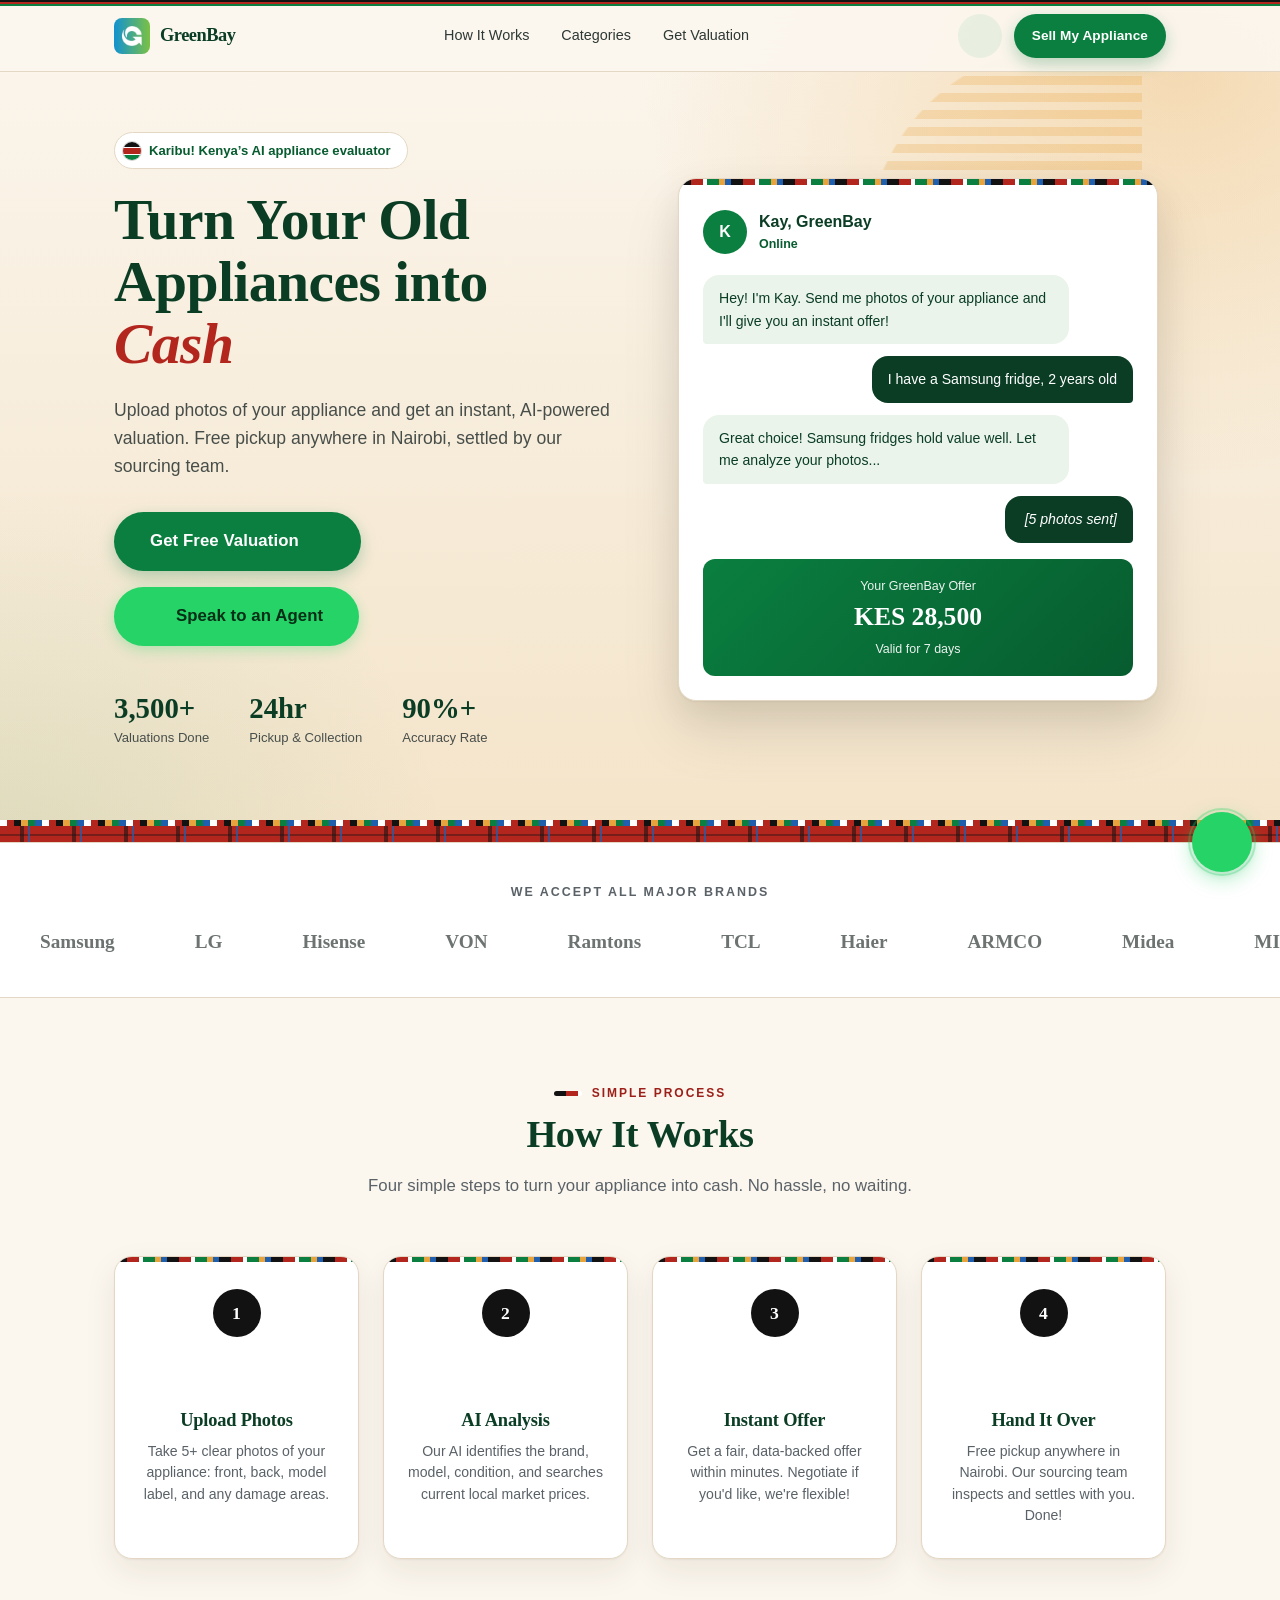
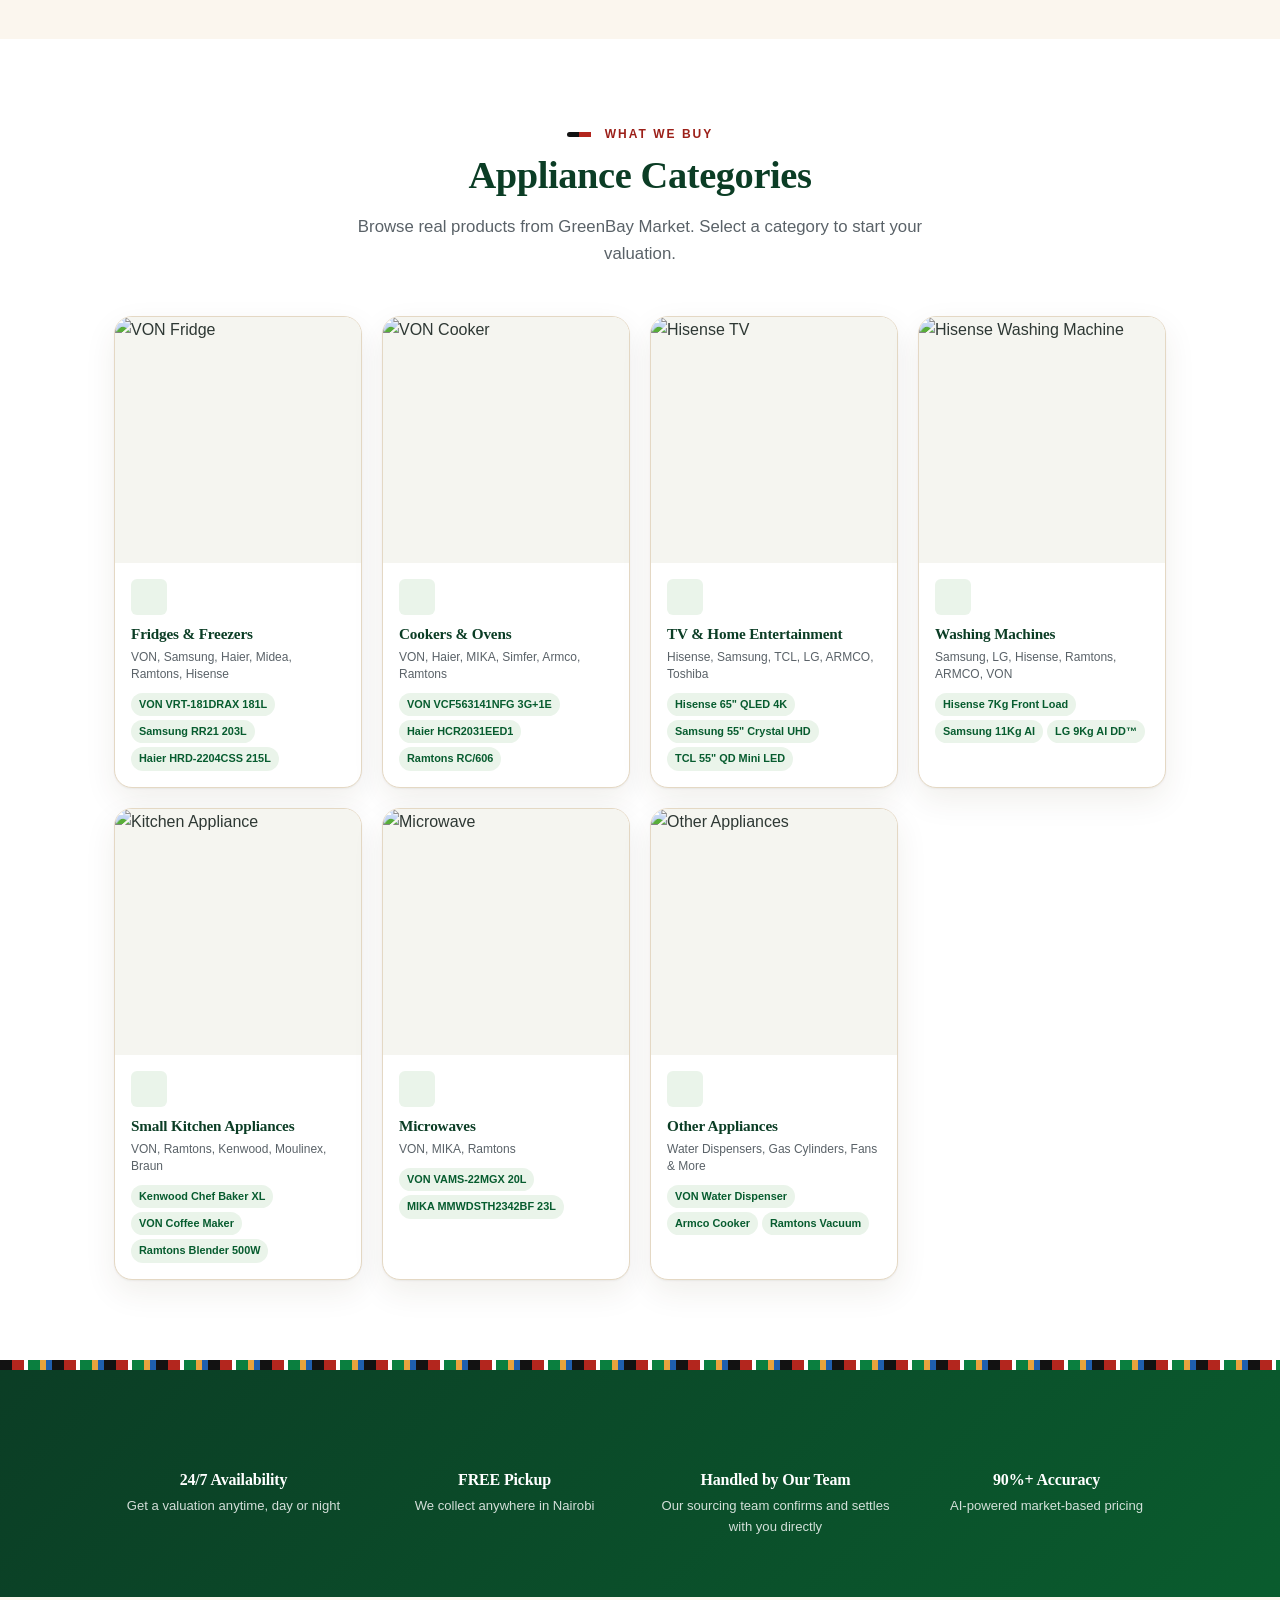
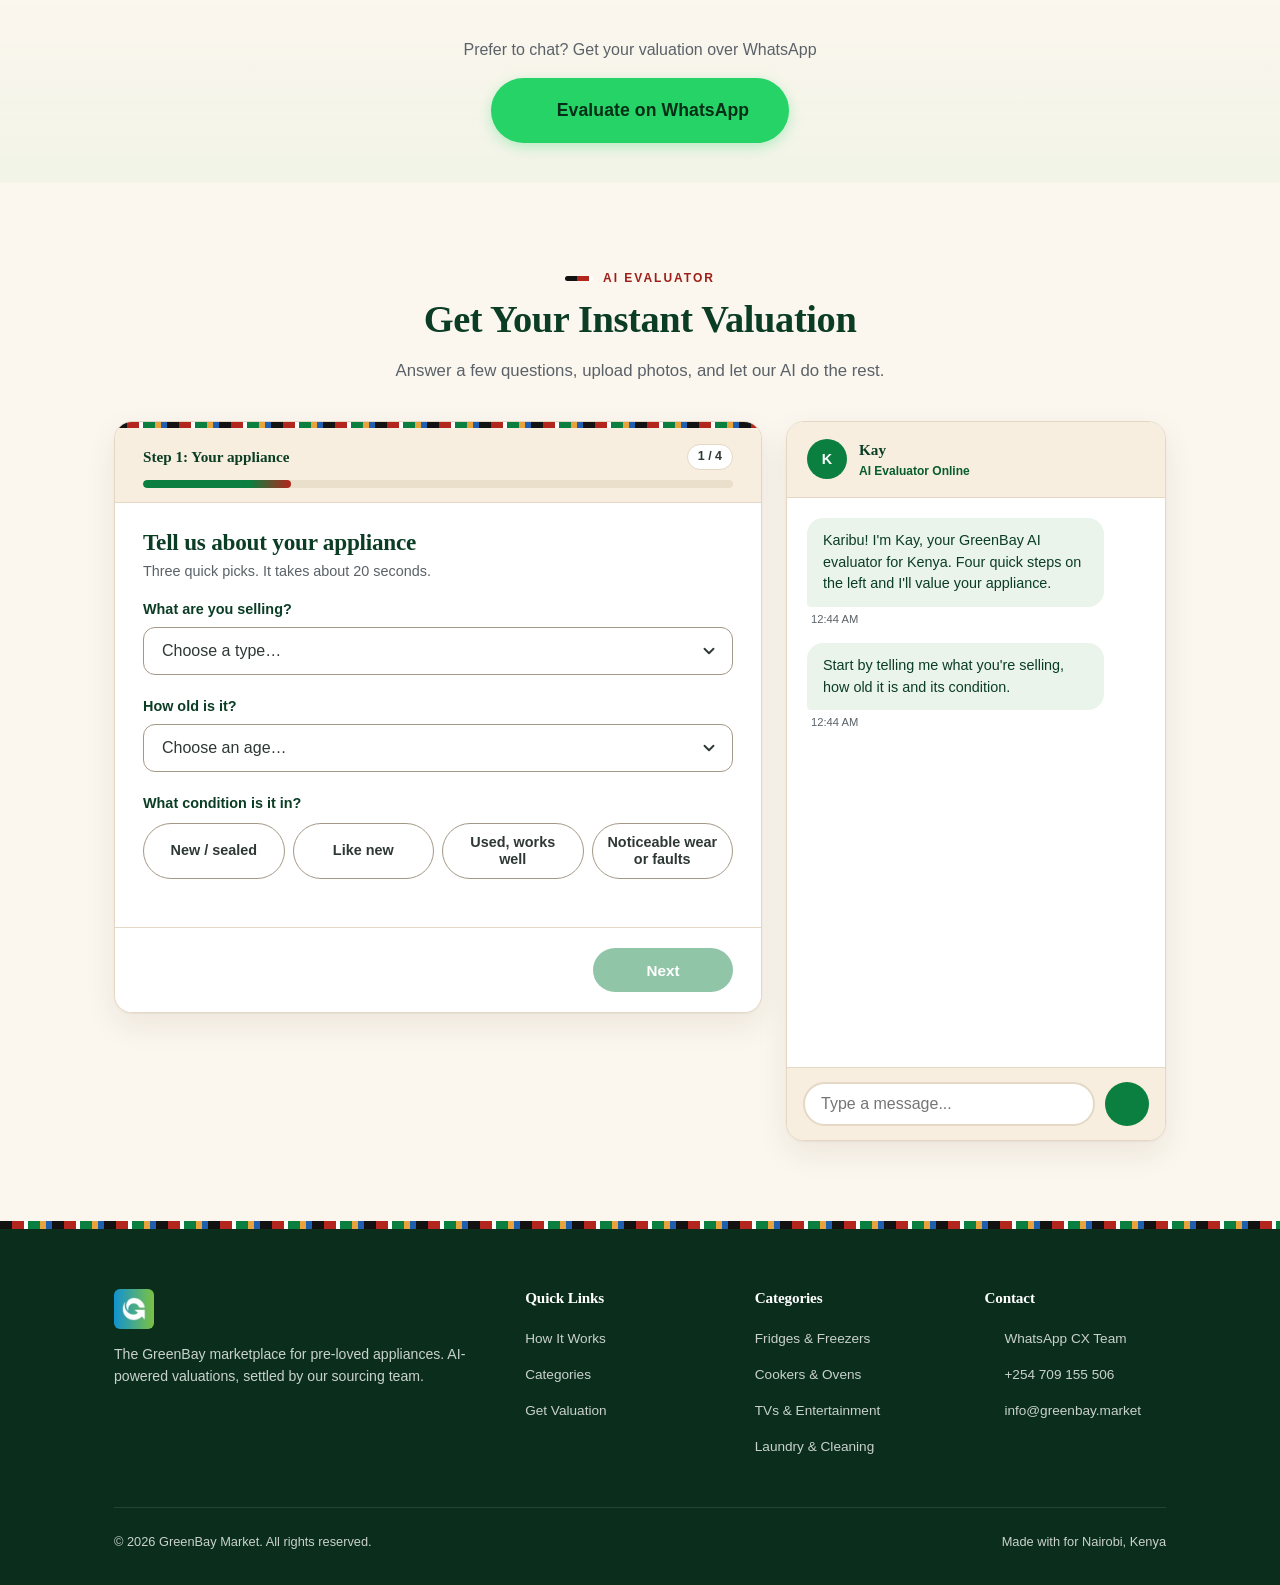
==== commit 781a0d28: "feat(markets): each country's own contacts, team inbox and tracker tab Contacts (taken from each cou" ====
--- a/greenbay-bot-backend/frontend/index.html
+++ b/greenbay-bot-backend/frontend/index.html
@@ -66,7 +66,7 @@
             document.documentElement.setAttribute('data-country', c);
         })();
     </script>
-    <link rel="stylesheet" href="styles.css?v=20261117">
+    <link rel="stylesheet" href="styles.css?v=20261118">
     <link rel="icon" href="greenbay-logo.png" type="image/png">
     <meta http-equiv="Cache-Control" content="no-cache, no-store, must-revalidate">
     <meta http-equiv="Pragma" content="no-cache">
@@ -109,7 +109,7 @@
                     <h1>Turn Your Old Appliances into <em>Cash</em></h1>
                     <p class="hero-description">
                         Upload photos of your appliance and get an instant, AI-powered valuation.
-                        <span data-copy="heroPickup">Free pickup anywhere in Nairobi, settled by our sourcing team.</span>
+                        <span data-copy="heroPickup">Collection arranged by our sourcing team, who inspect and settle with you.</span>
                     </p>
                     <div class="hero-actions">
                         <a href="#evaluate" class="btn btn-primary btn-lg">Get Free Valuation <i
@@ -158,7 +158,7 @@
                         </div>
                         <div class="mockup-offer">
                             <div class="mockup-offer-label">Your GreenBay Offer</div>
-                            <div class="mockup-offer-amount" data-copy="mockOffer">KES 28,500</div>
+                            <div class="mockup-offer-amount" data-copy="mockOffer">&nbsp;</div>
                             <div class="mockup-offer-label">Valid for 7 days</div>
                         </div>
                     </div>
@@ -244,7 +244,7 @@
                     <div class="step-number">4</div>
                     <div class="step-icon"><i data-lucide="banknote" class="icon-lg"></i></div>
                     <h3>Hand It Over</h3>
-                    <p data-copy="handOver">Free pickup anywhere in Nairobi. Our sourcing team inspects and settles with you. Done!</p>
+                    <p data-copy="handOver">Our sourcing team inspects the item, arranges collection and settles with you.</p>
                 </div>
             </div>
         </div>
@@ -443,7 +443,7 @@
                 <div class="trust-item">
                     <div class="trust-icon"><i data-lucide="truck" class="icon-md"></i></div>
                     <h4>FREE Pickup</h4>
-                    <p data-copy="pickupShort">We collect anywhere in Nairobi</p>
+                    <p data-copy="pickupShort">We arrange collection with you</p>
                 </div>
                 <div class="trust-item">
                     <div class="trust-icon"><i data-lucide="smartphone" class="icon-md"></i></div>
@@ -658,7 +658,7 @@
                             <p class="step-description">Tell us your ideal price, or let us make the first offer.</p>
                             <div class="form-group">
                                 <div class="price-input-wrapper">
-                                    <span class="currency-label" data-copy="currency">KES</span>
+                                    <span class="currency-label" data-copy="currency">&nbsp;</span>
                                     <input type="text" class="form-input" id="priceInput" inputmode="decimal"
                                         placeholder="e.g. 25000" oninput="handlePriceInput(this.value)">
                                 </div>
@@ -687,7 +687,7 @@
                             <div class="form-group">
                                 <label class="form-label" for="sellerPhoneInput">Your phone number <span class="req">*</span></label>
                                 <input type="tel" class="form-input" id="sellerPhoneInput"
-                                    placeholder="e.g. 0712 345 678" required aria-required="true"
+                                    placeholder="Your mobile number" required aria-required="true"
                                     autocomplete="tel" inputmode="tel" maxlength="30"
                                     data-copy-placeholder="phonePlaceholder"
                                     oninput="updateAnswer('sellerPhone', this.value)">
@@ -773,18 +773,18 @@
                     <h4>Contact</h4>
                     <a href="https://wa.me/254705919099" data-wa="" target="_blank"><i data-lucide="message-circle"
                             style="width:14px;height:14px;vertical-align:middle;margin-right:6px;"></i> WhatsApp CX Team</a>
-                    <a href="tel:+254705919099"><i data-lucide="phone"
-                            style="width:14px;height:14px;vertical-align:middle;margin-right:6px;"></i> +254 705
-                        919 099</a>
-                    <a href="mailto:info@greenbay.market"><i data-lucide="mail"
+                    <a href="tel:+254709155506" data-contact="phone"><i data-lucide="phone"
+                            style="width:14px;height:14px;vertical-align:middle;margin-right:6px;"></i> <span
+                            data-copy="phoneDisplay">+254 709 155 506</span></a>
+                    <a href="mailto:info@greenbay.market" data-contact="email"><i data-lucide="mail"
                             style="width:14px;height:14px;vertical-align:middle;margin-right:6px;"></i>
-                        info@greenbay.market</a>
+                        <span data-copy="email">info@greenbay.market</span></a>
                 </div>
             </div>
             <div class="footer-bottom">
                 <span>&copy; 2026 GreenBay Market. All rights reserved.</span>
                 <span class="footer-made">Made with <i data-lucide="heart" class="footer-heart"></i> for
-                    <span data-copy="footerPlace">Nairobi, Kenya</span></span>
+                    <span data-copy="footerPlace">East Africa and Nigeria</span></span>
             </div>
         </div>
     </footer>
@@ -819,7 +819,7 @@
             }
         } catch(e) { localStorage.removeItem('gb_eval_state'); }
     </script>
-    <script src="app.js?v=20261117"></script>
+    <script src="app.js?v=20261118"></script>
     <script>
         // Initialize Lucide icons
         lucide.createIcons();
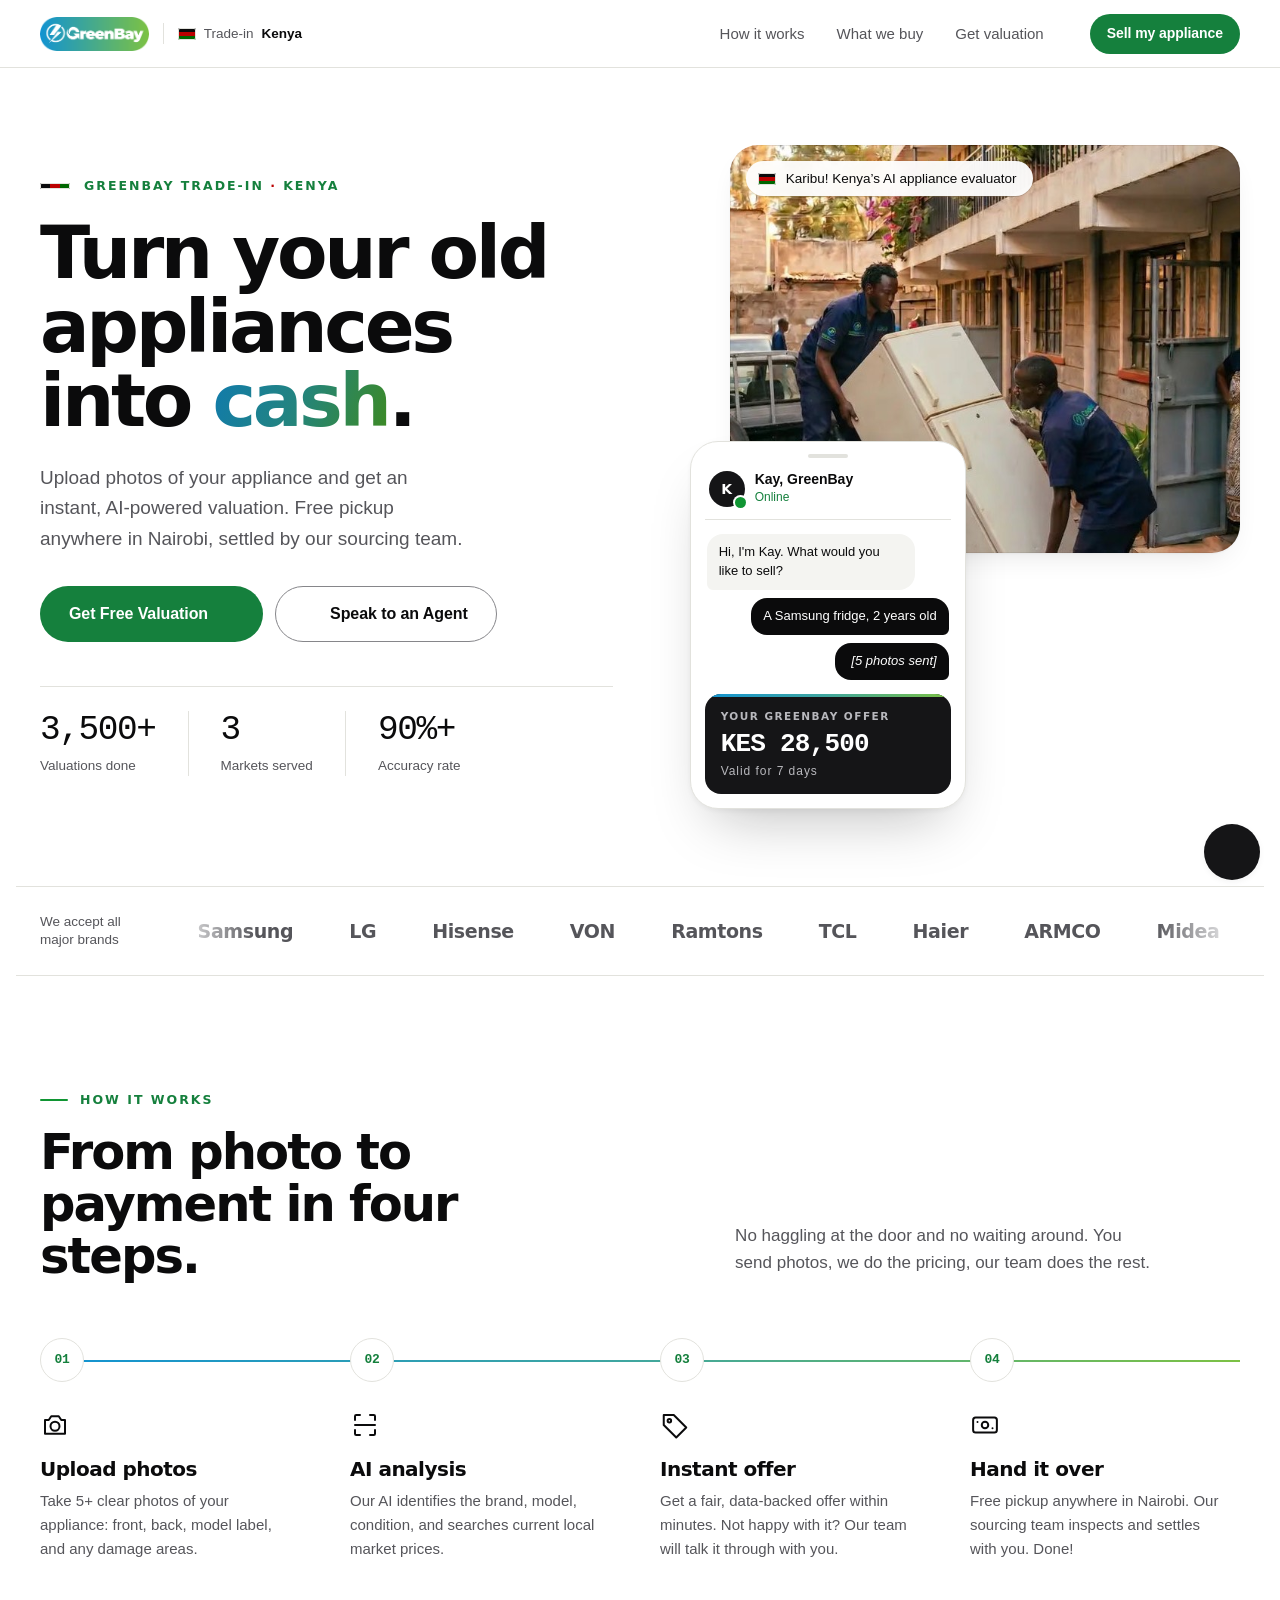
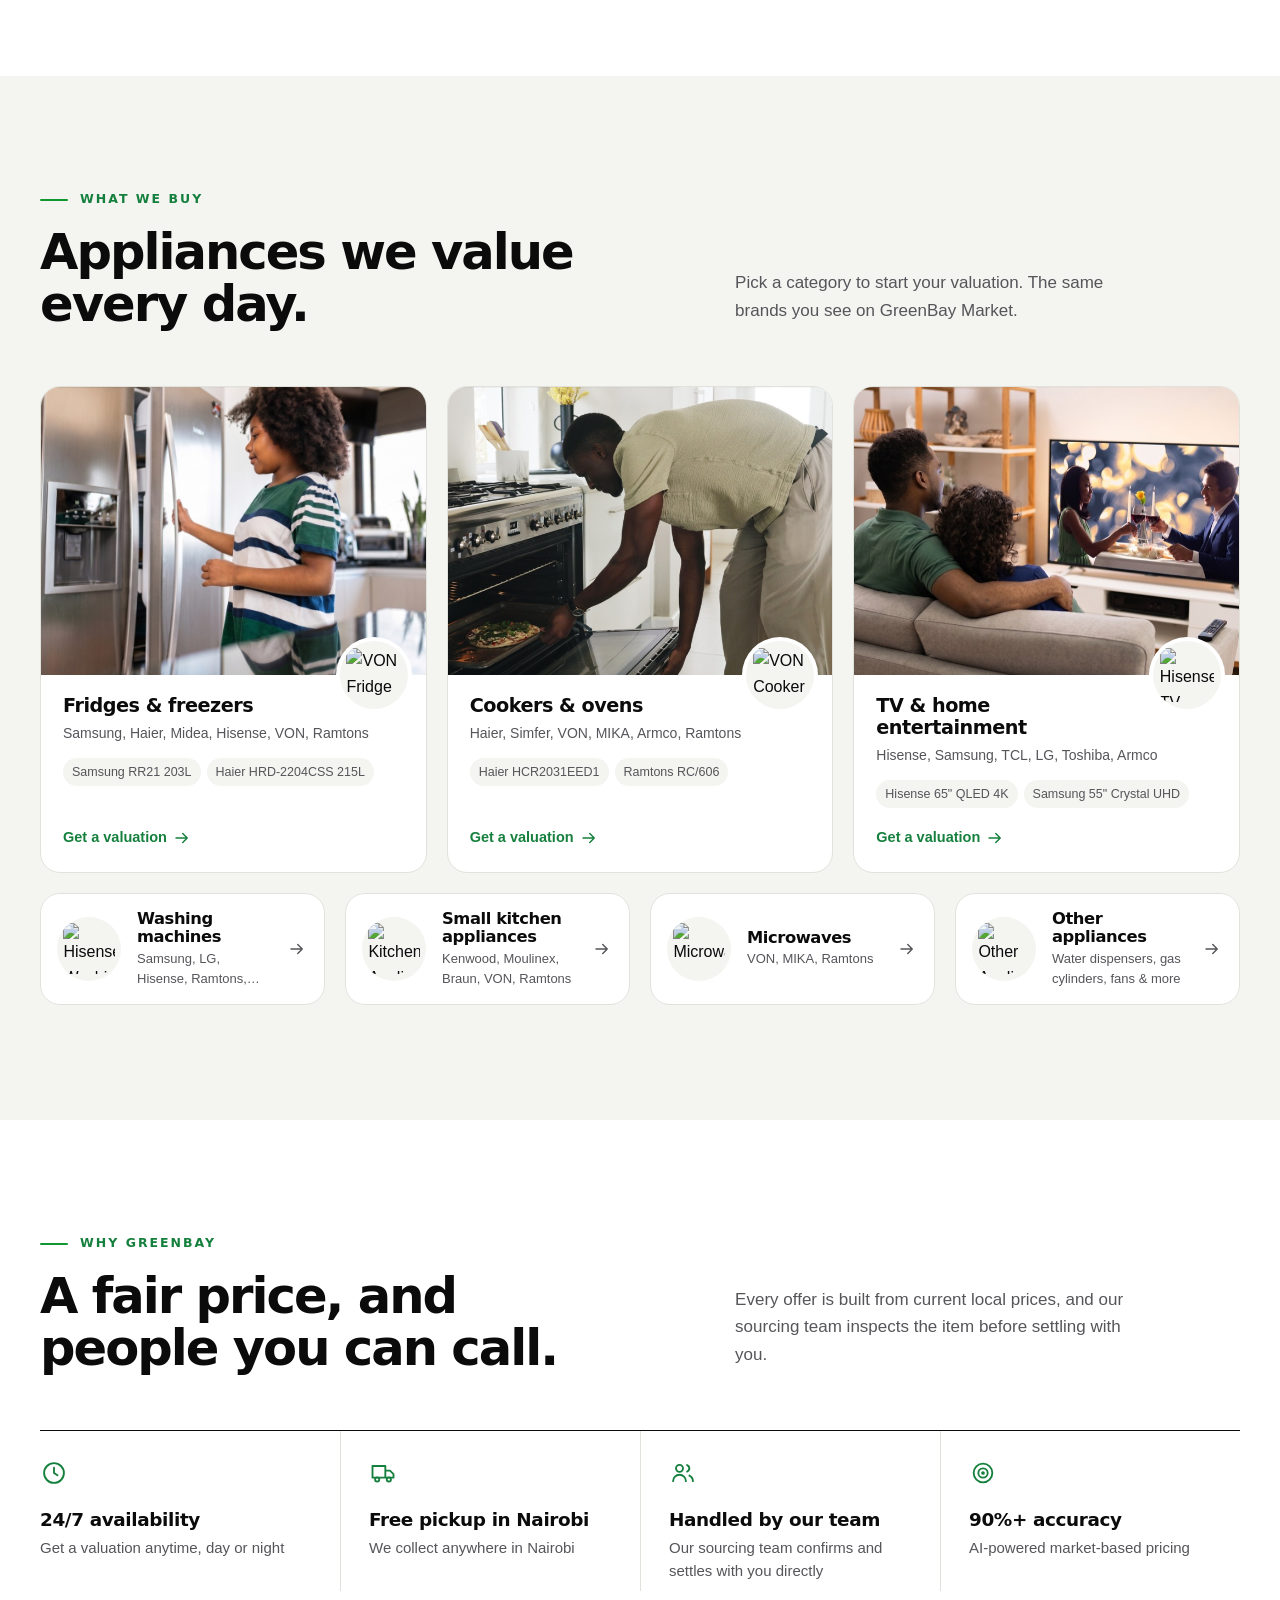
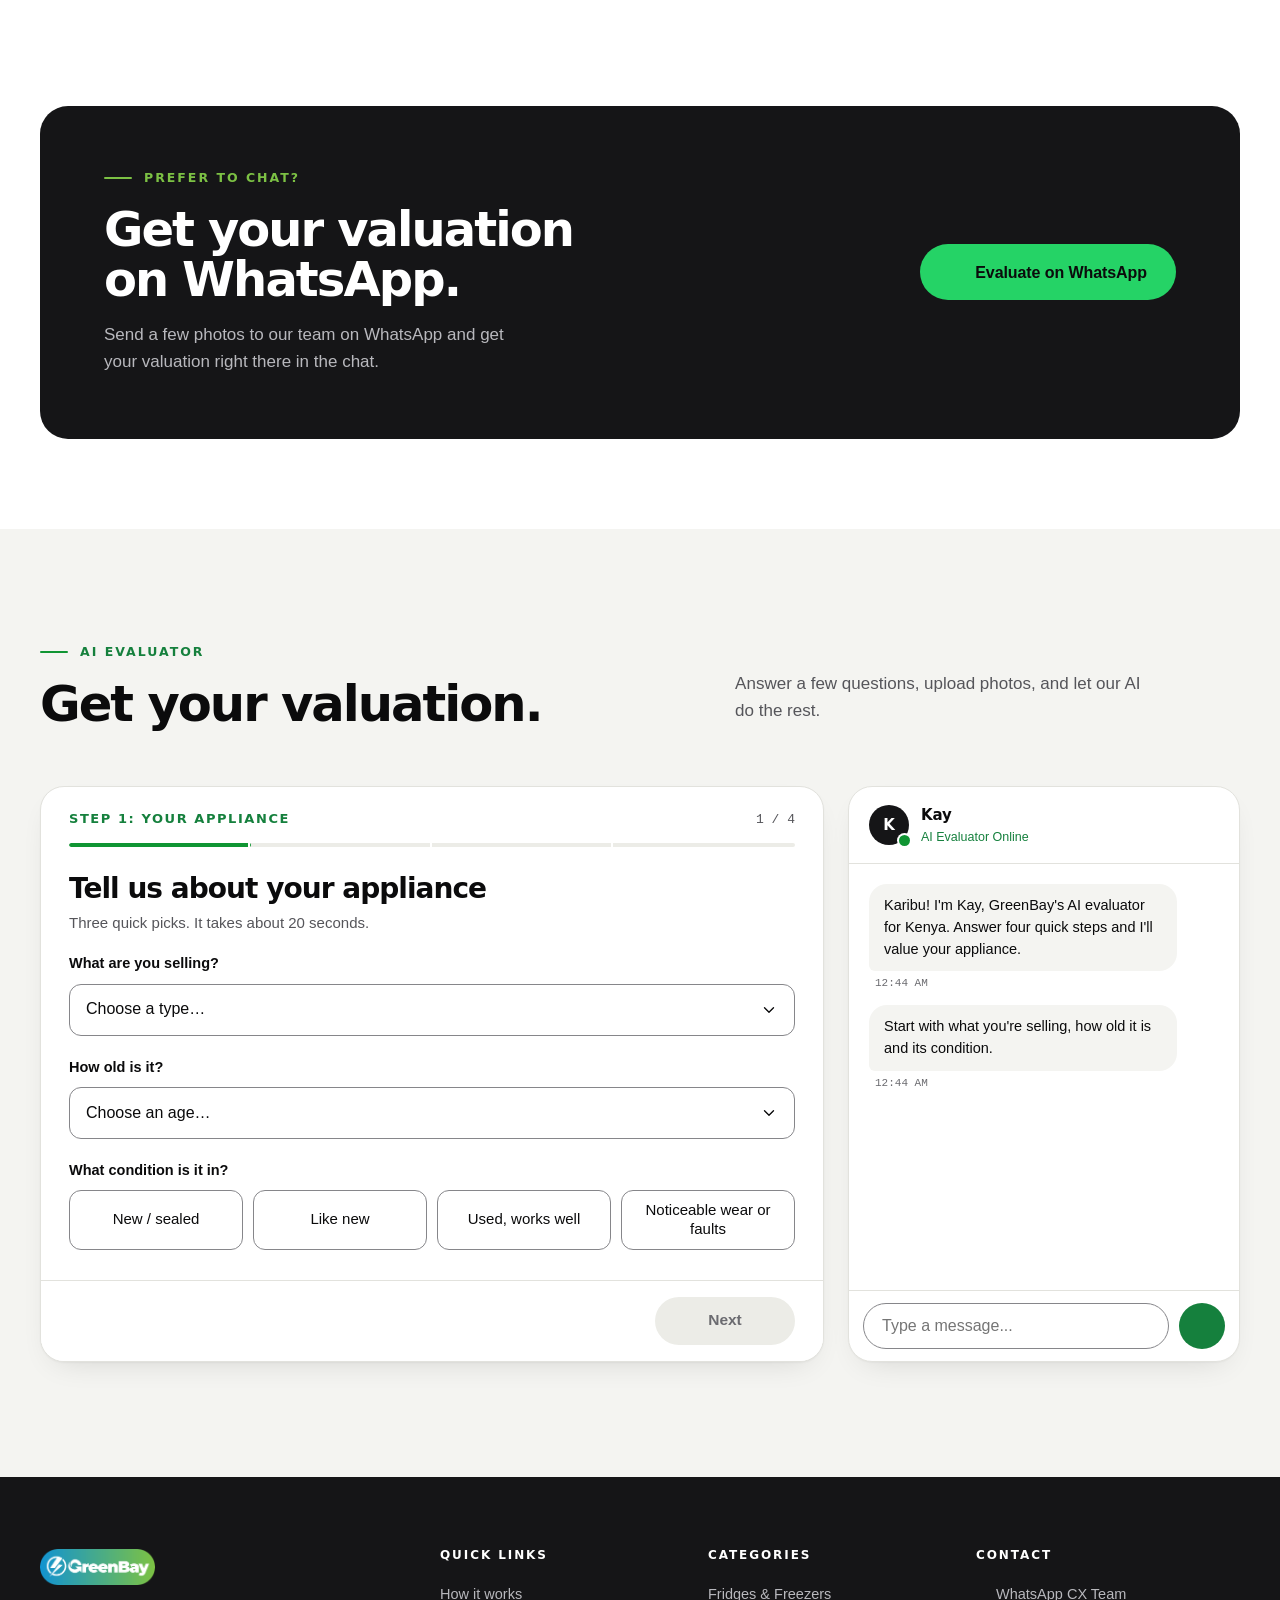
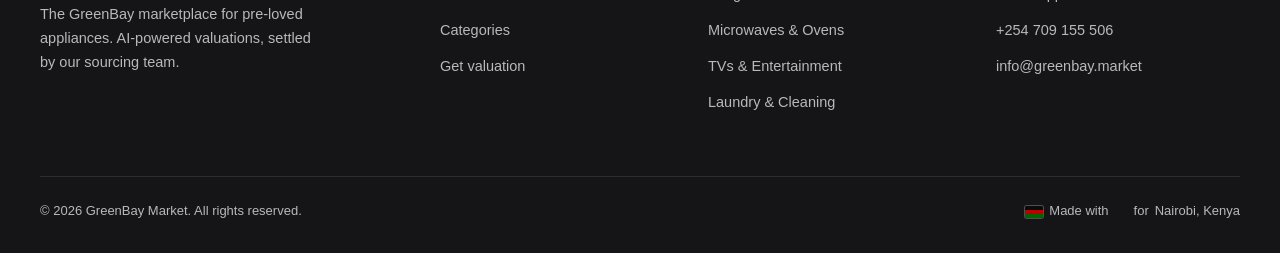
==== commit 8c4227a7: "feat(frontend): editorial redesign of the three country portals Allan's feedback: the Kenya page's y" ====
--- a/greenbay-bot-backend/frontend/index.html
+++ b/greenbay-bot-backend/frontend/index.html
@@ -49,7 +49,7 @@
     <link rel="preconnect" href="https://fonts.googleapis.com">
     <link rel="preconnect" href="https://fonts.gstatic.com" crossorigin>
     <link
-        href="https://fonts.googleapis.com/css2?family=DM+Sans:ital,opsz,wght@0,9..40,300;0,9..40,400;0,9..40,500;0,9..40,600;0,9..40,700;1,9..40,400&family=Fraunces:ital,opsz,wght@0,9..144,400;0,9..144,600;0,9..144,700;0,9..144,800;1,9..144,400;1,9..144,700&family=Sora:wght@400;600;700;800&family=Bricolage+Grotesque:opsz,wght@12..96,600;12..96,700;12..96,800&family=Plus+Jakarta+Sans:ital,wght@0,400;0,500;0,600;0,700;0,800;1,700&display=swap"
+        href="https://fonts.googleapis.com/css2?family=Inter:wght@400;500;600&family=JetBrains+Mono:wght@500;600&family=Sora:wght@600;700&display=swap"
         rel="stylesheet">
     <script src="https://unpkg.com/lucide@0.468.0/dist/umd/lucide.min.js"></script>
     <meta http-equiv="Content-Security-Policy" content="default-src 'self'; script-src 'self' 'unsafe-inline' https://unpkg.com https://www.googletagmanager.com; style-src 'self' 'unsafe-inline' https://fonts.googleapis.com; font-src https://fonts.gstatic.com; img-src 'self' data: https://greenbay.market https://*.shopify.com https://*.google-analytics.com https://*.googletagmanager.com; connect-src 'self' https://*.google-analytics.com https://*.analytics.google.com https://*.googletagmanager.com;">
@@ -66,7 +66,7 @@
             document.documentElement.setAttribute('data-country', c);
         })();
     </script>
-    <link rel="stylesheet" href="styles.css?v=20261118">
+    <link rel="stylesheet" href="styles.css?v=20261120">
     <link rel="icon" href="greenbay-logo.png" type="image/png">
     <meta http-equiv="Cache-Control" content="no-cache, no-store, must-revalidate">
     <meta http-equiv="Pragma" content="no-cache">
@@ -75,38 +75,55 @@
 
 <body>
 
+    <!-- Line icons (thin stroke, drawn by CSS). Appliance set from the GreenBay x Mika portal. -->
+    <svg class="icon-sprite" xmlns="http://www.w3.org/2000/svg" aria-hidden="true" focusable="false">
+        <symbol id="a-fridge" viewBox="0 0 24 24"><rect x="6" y="2" width="12" height="20" rx="2"/><path d="M6 9h12M9 5v2M9 12v4"/></symbol>
+        <symbol id="a-cooker" viewBox="0 0 24 24"><rect x="4" y="3" width="16" height="18" rx="2"/><path d="M4 9h16"/><circle cx="8.5" cy="6" r="1"/><circle cx="15.5" cy="6" r="1"/><rect x="7.5" y="12" width="9" height="6" rx="1"/></symbol>
+        <symbol id="a-washer" viewBox="0 0 24 24"><rect x="4" y="2" width="16" height="20" rx="2"/><circle cx="12" cy="13.5" r="4.5"/><path d="M7 5.5h2M12 5.5h.01"/></symbol>
+        <symbol id="a-micro" viewBox="0 0 24 24"><rect x="2" y="6" width="20" height="12" rx="2"/><rect x="5" y="9" width="9" height="6" rx="1"/><path d="M18 9.5v.01M18 12v.01M18 14.5v.01"/></symbol>
+        <symbol id="a-tv" viewBox="0 0 24 24"><rect x="2" y="5" width="20" height="12" rx="2"/><path d="M8 20h8M12 17v3"/></symbol>
+        <symbol id="i-camera" viewBox="0 0 24 24"><path d="M4 8h3l2-3h6l2 3h3v11H4z"/><circle cx="12" cy="13" r="3.6"/></symbol>
+        <symbol id="i-scan" viewBox="0 0 24 24"><path d="M4 8V5a1 1 0 0 1 1-1h3M16 4h3a1 1 0 0 1 1 1v3M20 16v3a1 1 0 0 1-1 1h-3M8 20H5a1 1 0 0 1-1-1v-3M4 12h16"/></symbol>
+        <symbol id="i-tag" viewBox="0 0 24 24"><path d="M3 12V4h8l10 10-8 8z"/><circle cx="7.5" cy="8.5" r="1.4"/></symbol>
+        <symbol id="i-cash" viewBox="0 0 24 24"><rect x="2.5" y="6" width="19" height="12" rx="2"/><circle cx="12" cy="12" r="2.6"/><path d="M6 9.5v.01M18 14.5v.01"/></symbol>
+        <symbol id="i-clock" viewBox="0 0 24 24"><circle cx="12" cy="12" r="8.5"/><path d="M12 7.5V12l3 2"/></symbol>
+        <symbol id="i-truck" viewBox="0 0 24 24"><path d="M3 6h11v10H3zM14 10h4l3 3v3h-7"/><circle cx="7" cy="17.5" r="1.8"/><circle cx="17" cy="17.5" r="1.8"/></symbol>
+        <symbol id="i-team" viewBox="0 0 24 24"><circle cx="9" cy="8" r="3"/><path d="M3.5 19a5.5 5.5 0 0 1 11 0M15.5 5.2a3 3 0 0 1 0 5.6M17.5 14.2a5.5 5.5 0 0 1 3 4.8"/></symbol>
+        <symbol id="i-target" viewBox="0 0 24 24"><circle cx="12" cy="12" r="8"/><circle cx="12" cy="12" r="4"/><circle cx="12" cy="12" r=".8"/></symbol>
+        <symbol id="i-box" viewBox="0 0 24 24"><path d="M3 7l9-4 9 4v10l-9 4-9-4z"/><path d="M3 7l9 4 9-4M12 11v10"/></symbol>
+        <symbol id="i-blender" viewBox="0 0 24 24"><path d="M8 3h8l-1.2 9H9.2z"/><path d="M7.5 12h9l1 9h-11z"/><circle cx="12" cy="16.5" r="1.2"/></symbol>
+        <symbol id="i-arrow" viewBox="0 0 24 24"><path d="M4 12h15M13 6l6 6-6 6"/></symbol>
+        <symbol id="i-chat" viewBox="0 0 24 24"><path d="M20 12a8 8 0 0 1-11.6 7.1L4 20l1-4.2A8 8 0 1 1 20 12z"/></symbol>
+    </svg>
+
     <!-- HEADER -->
     <header class="site-header">
-        <div class="header-ribbon" aria-hidden="true"></div>
         <div class="header-inner">
-            <a href="#" class="logo">
-                <img src="greenbay-logo.png" alt="GreenBay Market" class="logo-img">
-                <span class="logo-text">GreenBay</span>
-            </a>
-            <nav class="header-nav">
-                <a href="#how-it-works">How It Works</a>
-                <a href="#categories">Categories</a>
-                <a href="#evaluate">Get Valuation</a>
+            <div class="header-brand">
+                <a href="#" class="logo">
+                    <img src="assets/shared/greenbay-logo.png" alt="GreenBay Market" class="logo-img" width="128" height="40">
+                </a>
+                <span class="market-tag"><span class="flag-swatch" aria-hidden="true"></span>Trade-in
+                    <span class="market-tag-country"><span class="only-ke">Kenya</span><span class="only-ug">Uganda</span><span class="only-ng">Nigeria</span></span></span>
+            </div>
+            <nav class="header-nav" aria-label="Main">
+                <a href="#how-it-works">How it works</a>
+                <a href="#categories">What we buy</a>
+                <a href="#evaluate">Get valuation</a>
             </nav>
             <div class="header-cta">
-                <a href="http://52.31.126.91" target="_blank" id="bugReportBtn" class="btn-bug-report" title="Report a Bug">
-                    <i data-lucide="bug" style="width:18px;height:18px;"></i>
-                </a>
-                <a href="#evaluate" class="btn btn-primary btn-sm">Sell My Appliance</a>
+                <a href="#evaluate" class="btn btn-primary btn-sm">Sell my appliance</a>
             </div>
         </div>
     </header>
 
     <!-- HERO -->
     <section class="hero" id="hero">
-        <div class="hero-pattern" aria-hidden="true"></div>
         <div class="container">
             <div class="hero-content">
                 <div class="hero-text">
-                    <div class="hero-badge">
-                        <span class="hero-badge-dot"></span> <span data-copy="heroKicker">AI-Powered Valuations</span>
-                    </div>
-                    <h1>Turn Your Old Appliances into <em>Cash</em></h1>
+                    <p class="eyebrow hero-eyebrow"><span class="hero-eyebrow-rule" aria-hidden="true"></span><span>GreenBay Trade-In<span class="eyebrow-country"><span class="eyebrow-dot" aria-hidden="true">·</span><span class="only-ke">Kenya</span><span class="only-ug">Uganda</span><span class="only-ng">Nigeria</span></span></span></p>
+                    <h1>Turn your old appliances into <em>cash</em>.</h1>
                     <p class="hero-description">
                         Upload photos of your appliance and get an instant, AI-powered valuation.
                         <span data-copy="heroPickup">Collection arranged by our sourcing team, who inspect and settle with you.</span>
@@ -115,27 +132,32 @@
                         <a href="#evaluate" class="btn btn-primary btn-lg">Get Free Valuation <i
                                 data-lucide="arrow-right" class="btn-icon"></i></a>
                         <a href="https://wa.me/254705919099?text=Hi%20GreenBay%2C%20I%20want%20to%20sell%20an%20appliance" data-wa="Hi GreenBay, I want to sell an appliance"
-                            target="_blank" class="btn btn-whatsapp btn-lg"><i data-lucide="message-circle"
+                            target="_blank" class="btn btn-whatsapp btn-quiet btn-lg"><i data-lucide="message-circle"
                                 class="btn-icon"></i>
                             Speak to an Agent</a>
                     </div>
                     <div class="hero-stats">
                         <div class="stat-item">
-                            <div class="stat-number" id="stat-valuations" onclick="window.location.href='/tradein/dashboard'" title="">3,500+</div>
-                            <div class="stat-label">Valuations Done</div>
+                            <div class="stat-number" id="stat-valuations"><span class="countup cu-valuations" aria-hidden="true"></span><span class="sr-only">3,500+</span></div>
+                            <div class="stat-label">Valuations done</div>
                         </div>
                         <div class="stat-item">
-                            <div class="stat-number">24hr</div>
-                            <div class="stat-label">Pickup &amp; Collection</div>
+                            <div class="stat-number">3</div>
+                            <div class="stat-label">Markets served</div>
                         </div>
                         <div class="stat-item">
-                            <div class="stat-number">90%+</div>
-                            <div class="stat-label">Accuracy Rate</div>
+                            <div class="stat-number"><span class="countup cu-accuracy" aria-hidden="true"></span><span class="sr-only">90%+</span></div>
+                            <div class="stat-label">Accuracy rate</div>
                         </div>
                     </div>
                 </div>
                 <div class="hero-visual">
-                    <div class="hero-mockup">
+                    <div class="hero-photo" role="img" aria-label="A GreenBay customer trading in an appliance">
+                        <div class="hero-badge">
+                            <span class="flag-swatch" aria-hidden="true"></span> <span data-copy="heroKicker">AI-Powered Valuations</span>
+                        </div>
+                    </div>
+                    <div class="hero-mockup" aria-hidden="true">
                         <div class="hero-mockup-header">
                             <div class="mockup-avatar">K</div>
                             <div>
@@ -144,10 +166,8 @@
                             </div>
                         </div>
                         <div class="mockup-messages">
-                            <div class="mockup-msg bot">Hey! I'm Kay. Send me photos of your appliance and I'll give you
-                                an instant
-                                offer!</div>
-                            <div class="mockup-msg user">I have a Samsung fridge, 2 years old</div>
+                            <div class="mockup-msg bot">Hi, I'm Kay. What would you like to sell?</div>
+                            <div class="mockup-msg user">A Samsung fridge, 2 years old</div>
                             <div class="mockup-msg bot">Great choice! Samsung fridges hold value well. Let me analyze
                                 your photos...
                             </div>
@@ -159,18 +179,18 @@
                         <div class="mockup-offer">
                             <div class="mockup-offer-label">Your GreenBay Offer</div>
                             <div class="mockup-offer-amount" data-copy="mockOffer">&nbsp;</div>
-                            <div class="mockup-offer-label">Valid for 7 days</div>
+                            <div class="mockup-offer-label mockup-offer-valid">Valid for 7 days</div>
                         </div>
                     </div>
                 </div>
             </div>
         </div>
-        <div class="pattern-band" aria-hidden="true"></div>
     </section>
 
     <!-- BRAND MARQUEE -->
-    <section class="brand-marquee">
+    <section class="brand-marquee" aria-label="Brands we accept">
         <div class="marquee-label">We accept all major brands</div>
+        <div class="marquee-viewport">
         <div class="marquee-track" id="marqueeTrack">
             <div class="marquee-item">Samsung</div>
             <div class="marquee-item">LG</div>
@@ -191,80 +211,87 @@
             <div class="marquee-item only-ng">Thermocool</div>
             <div class="marquee-item only-ng">Nexus</div>
             <!-- Duplicate for seamless loop -->
-            <div class="marquee-item">Samsung</div>
-            <div class="marquee-item">LG</div>
-            <div class="marquee-item">Hisense</div>
-            <div class="marquee-item only-ke">VON</div>
-            <div class="marquee-item only-ke">Ramtons</div>
-            <div class="marquee-item">TCL</div>
-            <div class="marquee-item">Haier</div>
-            <div class="marquee-item only-ke">ARMCO</div>
-            <div class="marquee-item">Midea</div>
-            <div class="marquee-item only-ke">MIKA</div>
-            <div class="marquee-item">Kenwood</div>
-            <div class="marquee-item">Tefal</div>
-            <div class="marquee-item">Toshiba</div>
-            <div class="marquee-item">Simfer</div>
-            <div class="marquee-item">NUNIX</div>
-            <div class="marquee-item only-ng">Scanfrost</div>
-            <div class="marquee-item only-ng">Thermocool</div>
-            <div class="marquee-item only-ng">Nexus</div>
+            <div class="marquee-item" aria-hidden="true">Samsung</div>
+            <div class="marquee-item" aria-hidden="true">LG</div>
+            <div class="marquee-item" aria-hidden="true">Hisense</div>
+            <div class="marquee-item only-ke" aria-hidden="true">VON</div>
+            <div class="marquee-item only-ke" aria-hidden="true">Ramtons</div>
+            <div class="marquee-item" aria-hidden="true">TCL</div>
+            <div class="marquee-item" aria-hidden="true">Haier</div>
+            <div class="marquee-item only-ke" aria-hidden="true">ARMCO</div>
+            <div class="marquee-item" aria-hidden="true">Midea</div>
+            <div class="marquee-item only-ke" aria-hidden="true">MIKA</div>
+            <div class="marquee-item" aria-hidden="true">Kenwood</div>
+            <div class="marquee-item" aria-hidden="true">Tefal</div>
+            <div class="marquee-item" aria-hidden="true">Toshiba</div>
+            <div class="marquee-item" aria-hidden="true">Simfer</div>
+            <div class="marquee-item" aria-hidden="true">NUNIX</div>
+            <div class="marquee-item only-ng" aria-hidden="true">Scanfrost</div>
+            <div class="marquee-item only-ng" aria-hidden="true">Thermocool</div>
+            <div class="marquee-item only-ng" aria-hidden="true">Nexus</div>
+        </div>
         </div>
     </section>
 
     <!-- HOW IT WORKS -->
     <section class="how-it-works" id="how-it-works">
         <div class="container">
-            <div class="section-header">
-                <div class="section-label">Simple Process</div>
-                <h2 class="section-title">How It Works</h2>
-                <p class="section-subtitle">Four simple steps to turn your appliance into cash. No hassle, no waiting.
-                </p>
-            </div>
-            <div class="steps-grid">
-                <div class="step-card">
-                    <div class="step-number">1</div>
-                    <div class="step-icon"><i data-lucide="camera" class="icon-lg"></i></div>
-                    <h3>Upload Photos</h3>
+            <div class="section-header reveal">
+                <div>
+                    <div class="section-label">How it works</div>
+                    <h2 class="section-title">From photo to payment in four steps.</h2>
+                </div>
+                <p class="section-subtitle">No haggling at the door and no waiting around. You send photos, we do the
+                    pricing, our team does the rest.</p>
+            </div>
+            <ol class="steps-grid">
+                <li class="step-card reveal">
+                    <div class="step-marker"><span class="step-number">01</span></div>
+                    <svg class="ico step-icon" aria-hidden="true"><use href="#i-camera"/></svg>
+                    <h3>Upload photos</h3>
                     <p>Take 5+ clear photos of your appliance: front, back, model label, and any damage areas.</p>
-                </div>
-                <div class="step-card">
-                    <div class="step-number">2</div>
-                    <div class="step-icon"><i data-lucide="scan-search" class="icon-lg"></i></div>
-                    <h3>AI Analysis</h3>
+                </li>
+                <li class="step-card reveal">
+                    <div class="step-marker"><span class="step-number">02</span></div>
+                    <svg class="ico step-icon" aria-hidden="true"><use href="#i-scan"/></svg>
+                    <h3>AI analysis</h3>
                     <p>Our AI identifies the brand, model, condition, and searches current local market prices.</p>
-                </div>
-                <div class="step-card">
-                    <div class="step-number">3</div>
-                    <div class="step-icon"><i data-lucide="badge-check" class="icon-lg"></i></div>
-                    <h3>Instant Offer</h3>
-                    <p>Get a fair, data-backed offer within minutes. Negotiate if you'd like, we're flexible!</p>
-                </div>
-                <div class="step-card">
-                    <div class="step-number">4</div>
-                    <div class="step-icon"><i data-lucide="banknote" class="icon-lg"></i></div>
-                    <h3>Hand It Over</h3>
+                </li>
+                <li class="step-card reveal">
+                    <div class="step-marker"><span class="step-number">03</span></div>
+                    <svg class="ico step-icon" aria-hidden="true"><use href="#i-tag"/></svg>
+                    <h3 data-copy="stepOfferTitle">Instant offer</h3>
+                    <p data-copy="stepOfferBody">Get a fair, data-backed offer within minutes. Negotiate if you'd like, we're flexible!</p>
+                </li>
+                <li class="step-card reveal">
+                    <div class="step-marker"><span class="step-number">04</span></div>
+                    <svg class="ico step-icon" aria-hidden="true"><use href="#i-cash"/></svg>
+                    <h3>Hand it over</h3>
                     <p data-copy="handOver">Our sourcing team inspects the item, arranges collection and settles with you.</p>
-                </div>
-            </div>
+                </li>
+            </ol>
         </div>
     </section>
 
     <!-- CATEGORIES WITH REAL GREENBAY PRODUCTS -->
     <section class="categories" id="categories">
         <div class="container">
-            <div class="section-header">
-                <div class="section-label">What We Buy</div>
-                <h2 class="section-title">Appliance Categories</h2>
-                <p class="section-subtitle">Browse real products from GreenBay Market. Select a category to start your
-                    valuation.</p>
+            <div class="section-header reveal">
+                <div>
+                    <div class="section-label">What we buy</div>
+                    <h2 class="section-title">Appliances we value every day.</h2>
+                </div>
+                <p class="section-subtitle">Pick a category to start your valuation. The same brands you see on
+                    GreenBay Market.</p>
             </div>
 
             <div class="category-showcase" id="categoryShowcase">
 
                 <!-- Fridges & Freezers -->
-                <div class="showcase-card" data-category="refrigerator"
-                    onclick="selectCategoryFromLanding('refrigerator')">
+                <div class="showcase-card showcase-card--feature reveal" data-category="refrigerator"
+                    onclick="selectCategoryFromLanding('refrigerator')" role="button" tabindex="0"
+                    onkeydown="if(event.key==='Enter'||event.key===' '){event.preventDefault();this.click();}">
+                    <div class="showcase-photo" aria-hidden="true"></div>
                     <div class="showcase-image-slider" data-images='[
  "https://greenbay.market/cdn/shop/files/vn1_d9a078e3-f010-4cb3-9e27-586e2e596da9.jpg?width=400",
  "https://greenbay.market/cdn/shop/files/v1.webp?width=400",
@@ -275,20 +302,21 @@
                             alt="VON Fridge">
                     </div>
                     <div class="showcase-info">
-                        <div class="showcase-icon"><i data-lucide="thermometer-snowflake"></i></div>
-                        <h4>Fridges & Freezers</h4>
-                        <p class="showcase-brands">VON, Samsung, Haier, Midea, Ramtons, Hisense</p>
+                        <h4>Fridges &amp; freezers</h4>
+                        <p class="showcase-brands">Samsung, Haier, Midea, Hisense<span class="only-ke">, VON, Ramtons</span></p>
                         <div class="showcase-products">
-                            <span class="product-tag">VON VRT-181DRAX 181L</span>
                             <span class="product-tag">Samsung RR21 203L</span>
                             <span class="product-tag">Haier HRD-2204CSS 215L</span>
                         </div>
+                        <span class="showcase-cta">Get a valuation <svg class="ico" aria-hidden="true"><use href="#i-arrow"/></svg></span>
                     </div>
                 </div>
 
                 <!-- Cookers & Ovens -->
-                <div class="showcase-card" data-category="cooker_oven"
-                    onclick="selectCategoryFromLanding('cooker_oven')">
+                <div class="showcase-card showcase-card--feature reveal" data-category="cooker_oven"
+                    onclick="selectCategoryFromLanding('cooker_oven')" role="button" tabindex="0"
+                    onkeydown="if(event.key==='Enter'||event.key===' '){event.preventDefault();this.click();}">
+                    <div class="showcase-photo" aria-hidden="true"></div>
                     <div class="showcase-image-slider" data-images='[
  "https://greenbay.market/cdn/shop/files/fg1.jpg?width=400",
  "https://greenbay.market/cdn/shop/files/h1.jpg?width=400",
@@ -298,19 +326,21 @@
                             alt="VON Cooker">
                     </div>
                     <div class="showcase-info">
-                        <div class="showcase-icon"><i data-lucide="flame"></i></div>
-                        <h4>Cookers & Ovens</h4>
-                        <p class="showcase-brands">VON, Haier, MIKA, Simfer, Armco, Ramtons</p>
+                        <h4>Cookers &amp; ovens</h4>
+                        <p class="showcase-brands">Haier, Simfer<span class="only-ke">, VON, MIKA, Armco, Ramtons</span></p>
                         <div class="showcase-products">
-                            <span class="product-tag">VON VCF563141NFG 3G+1E</span>
                             <span class="product-tag">Haier HCR2031EED1</span>
-                            <span class="product-tag">Ramtons RC/606</span>
-                        </div>
+                            <span class="product-tag only-ke">Ramtons RC/606</span>
+                        </div>
+                        <span class="showcase-cta">Get a valuation <svg class="ico" aria-hidden="true"><use href="#i-arrow"/></svg></span>
                     </div>
                 </div>
 
                 <!-- TV & Home Entertainment -->
-                <div class="showcase-card" data-category="tv_monitor" onclick="selectCategoryFromLanding('tv_monitor')">
+                <div class="showcase-card showcase-card--feature reveal" data-category="tv_monitor"
+                    onclick="selectCategoryFromLanding('tv_monitor')" role="button" tabindex="0"
+                    onkeydown="if(event.key==='Enter'||event.key===' '){event.preventDefault();this.click();}">
+                    <div class="showcase-photo" aria-hidden="true"></div>
                     <div class="showcase-image-slider" data-images='[
  "https://greenbay.market/cdn/shop/files/h1_a5110457-6823-48d2-ac20-ec2927d6cd33.webp?width=400",
  "https://greenbay.market/cdn/shop/files/h1_cef504f5-17c2-460a-a94e-7382cb8a420d.jpg?width=400",
@@ -321,20 +351,20 @@
                             alt="Hisense TV">
                     </div>
                     <div class="showcase-info">
-                        <div class="showcase-icon"><i data-lucide="tv"></i></div>
-                        <h4>TV & Home Entertainment</h4>
-                        <p class="showcase-brands">Hisense, Samsung, TCL, LG, ARMCO, Toshiba</p>
+                        <h4>TV &amp; home entertainment</h4>
+                        <p class="showcase-brands">Hisense, Samsung, TCL, LG, Toshiba<span class="only-ke">, Armco</span></p>
                         <div class="showcase-products">
                             <span class="product-tag">Hisense 65" QLED 4K</span>
                             <span class="product-tag">Samsung 55" Crystal UHD</span>
-                            <span class="product-tag">TCL 55" QD Mini LED</span>
-                        </div>
+                        </div>
+                        <span class="showcase-cta">Get a valuation <svg class="ico" aria-hidden="true"><use href="#i-arrow"/></svg></span>
                     </div>
                 </div>
 
                 <!-- Washing Machines -->
-                <div class="showcase-card" data-category="washing_machine"
-                    onclick="selectCategoryFromLanding('washing_machine')">
+                <div class="showcase-card showcase-card--compact reveal" data-category="washing_machine"
+                    onclick="selectCategoryFromLanding('washing_machine')" role="button" tabindex="0"
+                    onkeydown="if(event.key==='Enter'||event.key===' '){event.preventDefault();this.click();}">
                     <div class="showcase-image-slider" data-images='[
  "https://cdn.shopify.com/s/files/1/0933/1635/0228/files/w1_8968bf80-4fd1-4c36-b712-94e7c1b31584.jpg?width=400",
  "https://cdn.shopify.com/s/files/1/0933/1635/0228/files/h1_13c43eb5-012c-4350-bf24-7c7f820bfbc4.jpg?width=400",
@@ -344,20 +374,20 @@
                             src="https://cdn.shopify.com/s/files/1/0933/1635/0228/files/w1_8968bf80-4fd1-4c36-b712-94e7c1b31584.jpg?width=400" alt="Hisense Washing Machine">
                     </div>
                     <div class="showcase-info">
-                        <div class="showcase-icon"><i data-lucide="washing-machine"></i></div>
-                        <h4>Washing Machines</h4>
-                        <p class="showcase-brands">Samsung, LG, Hisense, Ramtons, ARMCO, VON</p>
+                        <h4>Washing machines</h4>
+                        <p class="showcase-brands">Samsung, LG, Hisense<span class="only-ke">, Ramtons, Armco, VON</span></p>
                         <div class="showcase-products">
                             <span class="product-tag">Hisense 7Kg Front Load</span>
                             <span class="product-tag">Samsung 11Kg AI</span>
-                            <span class="product-tag">LG 9Kg AI DD™</span>
-                        </div>
-                    </div>
+                        </div>
+                    </div>
+                    <svg class="ico showcase-go" aria-hidden="true"><use href="#i-arrow"/></svg>
                 </div>
 
                 <!-- Small Kitchen Appliances -->
-                <div class="showcase-card" data-category="small_kitchen"
-                    onclick="selectCategoryFromLanding('small_kitchen')">
+                <div class="showcase-card showcase-card--compact reveal" data-category="small_kitchen"
+                    onclick="selectCategoryFromLanding('small_kitchen')" role="button" tabindex="0"
+                    onkeydown="if(event.key==='Enter'||event.key===' '){event.preventDefault();this.click();}">
                     <div class="showcase-image-slider" data-images='[
  "https://greenbay.market/cdn/shop/files/0272549c-d7a4-4c77-892a-562ed5f07d1d.jpg?width=400",
  "https://greenbay.market/cdn/shop/files/cb16a470-585a-4cd9-bfff-ceeaa0344bd3.jpg?width=400",
@@ -368,19 +398,20 @@
                             alt="Kitchen Appliance">
                     </div>
                     <div class="showcase-info">
-                        <div class="showcase-icon"><i data-lucide="chef-hat"></i></div>
-                        <h4>Small Kitchen Appliances</h4>
-                        <p class="showcase-brands">VON, Ramtons, Kenwood, Moulinex, Braun</p>
+                        <h4>Small kitchen appliances</h4>
+                        <p class="showcase-brands">Kenwood, Moulinex, Braun<span class="only-ke">, VON, Ramtons</span></p>
                         <div class="showcase-products">
                             <span class="product-tag">Kenwood Chef Baker XL</span>
-                            <span class="product-tag">VON Coffee Maker</span>
-                            <span class="product-tag">Ramtons Blender 500W</span>
-                        </div>
-                    </div>
+                            <span class="product-tag only-ke">Ramtons Blender 500W</span>
+                        </div>
+                    </div>
+                    <svg class="ico showcase-go" aria-hidden="true"><use href="#i-arrow"/></svg>
                 </div>
 
                 <!-- Microwaves -->
-                <div class="showcase-card" data-category="microwave" onclick="selectCategoryFromLanding('microwave')">
+                <div class="showcase-card showcase-card--compact reveal" data-category="microwave"
+                    onclick="selectCategoryFromLanding('microwave')" role="button" tabindex="0"
+                    onkeydown="if(event.key==='Enter'||event.key===' '){event.preventDefault();this.click();}">
                     <div class="showcase-image-slider" data-images='[
  "https://greenbay.market/cdn/shop/files/m1_143229a5-74a5-4b1b-8d0a-9c6440a06feb.jpg?width=400",
  "https://greenbay.market/cdn/shop/files/MMWDSTH2342BF.jpg?width=400",
@@ -391,18 +422,20 @@
                             alt="Microwave">
                     </div>
                     <div class="showcase-info">
-                        <div class="showcase-icon"><i data-lucide="microwave"></i></div>
                         <h4>Microwaves</h4>
-                        <p class="showcase-brands">VON, MIKA, Ramtons</p>
+                        <p class="showcase-brands"><span class="only-ke">VON, MIKA, Ramtons</span><span class="not-ke">Most major brands</span></p>
                         <div class="showcase-products">
-                            <span class="product-tag">VON VAMS-22MGX 20L</span>
-                            <span class="product-tag">MIKA MMWDSTH2342BF 23L</span>
-                        </div>
-                    </div>
+                            <span class="product-tag only-ke">VON VAMS-22MGX 20L</span>
+                            <span class="product-tag only-ke">MIKA MMWDSTH2342BF 23L</span>
+                        </div>
+                    </div>
+                    <svg class="ico showcase-go" aria-hidden="true"><use href="#i-arrow"/></svg>
                 </div>
 
                 <!-- Others -->
-                <div class="showcase-card" data-category="other" onclick="selectCategoryFromLanding('other')">
+                <div class="showcase-card showcase-card--compact reveal" data-category="other"
+                    onclick="selectCategoryFromLanding('other')" role="button" tabindex="0"
+                    onkeydown="if(event.key==='Enter'||event.key===' '){event.preventDefault();this.click();}">
                     <div class="showcase-image-slider" data-images='[
  "https://greenbay.market/cdn/shop/files/VN1.jpg?width=400",
  "https://greenbay.market/cdn/shop/files/VA1.jpg?width=400",
@@ -414,45 +447,50 @@
                             alt="Other Appliances">
                     </div>
                     <div class="showcase-info">
-                        <div class="showcase-icon"><i data-lucide="package"></i></div>
-                        <h4>Other Appliances</h4>
-                        <p class="showcase-brands">Water Dispensers, Gas Cylinders, Fans & More</p>
+                        <h4>Other appliances</h4>
+                        <p class="showcase-brands">Water dispensers, gas cylinders, fans &amp; more</p>
                         <div class="showcase-products">
-                            <span class="product-tag">VON Water Dispenser</span>
-                            <span class="product-tag">Armco Cooker</span>
-                            <span class="product-tag">Ramtons Vacuum</span>
-                        </div>
-                    </div>
-                </div>
-
-
+                            <span class="product-tag">Water dispenser</span>
+                            <span class="product-tag">Standing fan</span>
+                        </div>
+                    </div>
+                    <svg class="ico showcase-go" aria-hidden="true"><use href="#i-arrow"/></svg>
+                </div>
 
             </div>
         </div>
     </section>
 
     <!-- TRUST BAR -->
-    <section class="trust-bar">
+    <section class="trust-bar" id="why-us">
         <div class="container">
+            <div class="section-header reveal">
+                <div>
+                    <div class="section-label">Why GreenBay</div>
+                    <h2 class="section-title">A fair price, and people you can call.</h2>
+                </div>
+                <p class="section-subtitle">Every offer is built from current local prices, and our sourcing team
+                    inspects the item before settling with you.</p>
+            </div>
             <div class="trust-grid">
-                <div class="trust-item">
-                    <div class="trust-icon"><i data-lucide="clock" class="icon-md"></i></div>
-                    <h4>24/7 Availability</h4>
+                <div class="trust-item reveal">
+                    <svg class="ico trust-icon" aria-hidden="true"><use href="#i-clock"/></svg>
+                    <h4>24/7 availability</h4>
                     <p>Get a valuation anytime, day or night</p>
                 </div>
-                <div class="trust-item">
-                    <div class="trust-icon"><i data-lucide="truck" class="icon-md"></i></div>
-                    <h4>FREE Pickup</h4>
+                <div class="trust-item reveal">
+                    <svg class="ico trust-icon" aria-hidden="true"><use href="#i-truck"/></svg>
+                    <h4 data-copy="pickupTitle">Free pickup</h4>
                     <p data-copy="pickupShort">We arrange collection with you</p>
                 </div>
-                <div class="trust-item">
-                    <div class="trust-icon"><i data-lucide="smartphone" class="icon-md"></i></div>
-                    <h4>Handled by Our Team</h4>
+                <div class="trust-item reveal">
+                    <svg class="ico trust-icon" aria-hidden="true"><use href="#i-team"/></svg>
+                    <h4>Handled by our team</h4>
                     <p>Our sourcing team confirms and settles with you directly</p>
                 </div>
-                <div class="trust-item">
-                    <div class="trust-icon"><i data-lucide="target" class="icon-md"></i></div>
-                    <h4>90%+ Accuracy</h4>
+                <div class="trust-item reveal">
+                    <svg class="ico trust-icon" aria-hidden="true"><use href="#i-target"/></svg>
+                    <h4>90%+ accuracy</h4>
                     <p>AI-powered market-based pricing</p>
                 </div>
             </div>
@@ -461,21 +499,28 @@
 
     <!-- EVALUATE ON WHATSAPP CTA -->
     <section class="whatsapp-cta-section">
-        <div class="container" style="text-align: center;">
-            <p style="color:var(--muted); margin-bottom: 16px; font-size: 1rem;">Prefer to chat? Get your valuation over WhatsApp</p>
-            <a href="#" id="whatsappEvalBtn" data-wa="Hi GreenBay, I would like a valuation for my appliance" target="_blank" rel="noopener" class="btn btn-whatsapp btn-lg">
-                <i data-lucide="message-circle" class="btn-icon"></i>
-                Evaluate on WhatsApp
-            </a>
+        <div class="container">
+            <div class="wa-cta reveal">
+                <div class="wa-cta-text">
+                    <div class="section-label">Prefer to chat?</div>
+                    <h2>Get your valuation on WhatsApp.</h2>
+                    <p>Send a few photos to our team on WhatsApp and get your valuation right there in the chat.</p>
+                </div>
+                <a href="#" id="whatsappEvalBtn" data-wa="Hi GreenBay, I would like a valuation for my appliance" target="_blank" rel="noopener" class="btn btn-whatsapp btn-lg">
+                    <i data-lucide="message-circle" class="btn-icon"></i>
+                    Evaluate on WhatsApp
+                </a>
+            </div>
         </div>
     </section>
-
     <!-- EVALUATION TOOL -->
     <section class="evaluation-section" id="evaluate">
         <div class="container">
             <div class="section-header">
-                <div class="section-label">AI Evaluator</div>
-                <h2 class="section-title">Get Your Instant Valuation</h2>
+                <div>
+                    <div class="section-label">AI evaluator</div>
+                    <h2 class="section-title">Get your valuation.</h2>
+                </div>
                 <p class="section-subtitle">Answer a few questions, upload photos, and let our AI do the rest.</p>
             </div>
 
@@ -551,7 +596,7 @@
 
                             <div class="form-group defect-group" id="defectGroup" hidden>
                                 <span class="form-label" id="defectLabel">What's wrong with it? <span
-                                        class="step-optional-badge">Tap all that apply</span></span>
+                                        class="step-optional-badge hint-inline">Tap all that apply</span></span>
                                 <div class="chip-group chip-group-sm" id="defectOptions" aria-labelledby="defectLabel">
                                     <button type="button" class="chip chip-sm" aria-pressed="false" data-defect="cosmetic_dent" onclick="toggleDefect(this)">Dents</button>
                                     <button type="button" class="chip chip-sm" aria-pressed="false" data-defect="cosmetic_scratch" onclick="toggleDefect(this)">Scratches</button>
@@ -563,7 +608,7 @@
                                     <button type="button" class="chip chip-sm" aria-pressed="false" data-defect="not_working" onclick="toggleDefect(this)">Doesn't turn on</button>
                                 </div>
                                 <input type="text" class="form-input" id="issuesInput" maxlength="500"
-                                    placeholder="Anything else we should know? (optional)"
+                                    placeholder="Anything else? (optional)"
                                     oninput="updateAnswer('issues', this.value)">
                             </div>
                         </div>
@@ -659,7 +704,7 @@
                             <div class="form-group">
                                 <div class="price-input-wrapper">
                                     <span class="currency-label" data-copy="currency">&nbsp;</span>
-                                    <input type="text" class="form-input" id="priceInput" inputmode="decimal"
+                                    <input type="text" class="form-input" id="priceInput" inputmode="decimal" data-copy-placeholder="pricePlaceholder"
                                         placeholder="e.g. 25000" oninput="handlePriceInput(this.value)">
                                 </div>
                                 <p class="form-hint">Type a number. "25k" works too.</p>
@@ -749,21 +794,21 @@
             <div class="footer-grid">
                 <div class="footer-brand">
                     <div class="logo">
-                        <img src="greenbay-logo.png" alt="GreenBay Market" class="logo-img footer-logo-img">
+                        <img src="assets/shared/greenbay-logo.png" alt="GreenBay Market" class="logo-img footer-logo-img" width="128" height="40">
                     </div>
                     <p>The GreenBay marketplace for pre-loved appliances. AI-powered valuations, settled by our
                         sourcing team.</p>
                 </div>
                 <div class="footer-col">
-                    <h4>Quick Links</h4>
-                    <a href="#how-it-works">How It Works</a>
+                    <h4>Quick links</h4>
+                    <a href="#how-it-works">How it works</a>
                     <a href="#categories">Categories</a>
-                    <a href="#evaluate">Get Valuation</a>
+                    <a href="#evaluate">Get valuation</a>
                 </div>
                 <div class="footer-col">
                     <h4>Categories</h4>
                     <a href="https://greenbay.market/collections/refrigerators" target="_blank">Fridges & Freezers</a>
-                    <a href="https://greenbay.market/collections/microwaves-ovens" target="_blank">Cookers & Ovens</a>
+                    <a href="https://greenbay.market/collections/microwaves-ovens" target="_blank">Microwaves &amp; Ovens</a>
                     <a href="https://greenbay.market/collections/tv-home-entertainment" target="_blank">TVs &
                         Entertainment</a>
                     <a href="https://greenbay.market/collections/laundry-cleaning" target="_blank">Laundry &
@@ -783,30 +828,17 @@
             </div>
             <div class="footer-bottom">
                 <span>&copy; 2026 GreenBay Market. All rights reserved.</span>
-                <span class="footer-made">Made with <i data-lucide="heart" class="footer-heart"></i> for
+                <span class="footer-made"><span class="flag-swatch" aria-hidden="true"></span> Made with <i data-lucide="heart" class="footer-heart"></i> for
                     <span data-copy="footerPlace">East Africa and Nigeria</span></span>
             </div>
         </div>
     </footer>
 
     <!-- Floating WhatsApp CX Button -->
-    <a href="https://wa.me/254705919099?text=Hi%20GreenBay%2C%20I%20need%20help%20with%20my%20trade-in" data-wa="Hi GreenBay, I need help with my trade-in" target="_blank" class="floating-whatsapp" id="floatingWhatsapp" title="Chat with our CX Team">
-        <i data-lucide="message-circle" style="width:28px;height:28px;"></i>
-        <span class="floating-wa-label">Need Help?</span>
+    <a href="https://wa.me/254705919099?text=Hi%20GreenBay%2C%20I%20need%20help%20with%20my%20trade-in" data-wa="Hi GreenBay, I need help with my trade-in" target="_blank" class="floating-whatsapp" id="floatingWhatsapp" title="Chat with our CX Team" aria-label="Chat with our CX team on WhatsApp">
+        <i data-lucide="message-circle" style="width:26px;height:26px;"></i>
+        <span class="floating-wa-label">Need help?</span>
     </a>
-
-    <!-- Floating Appliance Icons Background -->
-    <div class="floating-appliances" aria-hidden="true">
-        <div class="floating-icon fi-1"><i data-lucide="refrigerator" style="width:40px;height:40px;"></i></div>
-        <div class="floating-icon fi-2"><i data-lucide="washing-machine" style="width:36px;height:36px;"></i></div>
-        <div class="floating-icon fi-3"><i data-lucide="tv" style="width:32px;height:32px;"></i></div>
-        <div class="floating-icon fi-4"><i data-lucide="microwave" style="width:30px;height:30px;"></i></div>
-        <div class="floating-icon fi-5"><i data-lucide="flame" style="width:28px;height:28px;"></i></div>
-        <div class="floating-icon fi-6"><i data-lucide="chef-hat" style="width:34px;height:34px;"></i></div>
-        <div class="floating-icon fi-7"><i data-lucide="thermometer-snowflake" style="width:26px;height:26px;"></i></div>
-        <div class="floating-icon fi-8"><i data-lucide="washing-machine" style="width:38px;height:38px;"></i></div>
-    </div>
-
     <!-- Clear stale evaluation state BEFORE app.js loads -->
     <script>
         try {
@@ -819,7 +851,7 @@
             }
         } catch(e) { localStorage.removeItem('gb_eval_state'); }
     </script>
-    <script src="app.js?v=20261118"></script>
+    <script src="app.js?v=20261119"></script>
     <script>
         // Initialize Lucide icons
         lucide.createIcons();
--- a/greenbay-bot-backend/frontend/styles.css
+++ b/greenbay-bot-backend/frontend/styles.css
@@ -1,40 +1,92 @@
 /* ============================================================
-   GreenBay AI Evaluator — Design System & Styles
-   Typography: per market, see MARKET THEMES at the end of this file
-   Palette: GreenBay green + market accents (KE / UG / NG)
+   GreenBay AI Evaluator: design system
+   One family, three portals (KE / UG / NG).
+
+   System (from the GreenBay x Mika partner portal):
+     paper #FFFFFF, soft #F4F4F1, ink #0B0B0C, ink-2 #55555A,
+     hairline #E2E2DD, coal #151517 for dark bands.
+     Sora (display), Inter (body), JetBrains Mono (numbers).
+     Brand gradient 110deg #1393D1 > #3FA6A0 > #7CC144, used on
+     the hero word "cash" only.
+   Market accents live in MARKET THEMES at the end of this file:
+   a flag swatch, a small flag rule on the hero eyebrow, the country
+   name and the market's photography. Never a large fill.
+
+   Contrast (WCAG 2.1, measured):
+     ink on paper 19.7, ink-2 on paper 7.4, ink-2 on soft 6.7,
+     white on #15803D button 5.0, #15803D text on paper 5.0,
+     #15803D on its tint #EEF7F0 4.6,
+     dark headline gradient stops on paper >= 4.3 (large text),
+     #B8B8BD on coal 9.2,
+     ink on WhatsApp #25D366 9.9, input borders #86868A 3.6.
    ============================================================ */
 
-/* ---------- CSS Custom Properties ---------- */
+/* ---------- Tokens ---------- */
 :root {
-  --green-primary: #0D9F4F;
-  --green-light: #E8F8EF;
-  --green-dark: #087A3B;
-  --emerald: #10B981;
-  --lime: #84CC16;
-  --forest: #064E3B;
-  --cream: #FDFBF7;
-  --slate: #334155;
-  --muted: #64748B;
+  --paper: #FFFFFF;
+  --soft: #F4F4F1;
+  --soft-2: #ECECE7;
+  --ink: #0B0B0C;
+  --ink-2: #55555A;
+  --ink-3: #6B6B70;
+  --line: #E2E2DD;
+  --line-strong: #86868A;
+  --coal: #151517;
+  --coal-2: #202024;
+  --coal-line: #2C2C31;
+  --on-coal: #FFFFFF;
+  --on-coal-2: #B8B8BD;
+
+  --grad: linear-gradient(110deg, #1393D1 0%, #3FA6A0 48%, #7CC144 100%);
+  /* Same hues, deepened so headline words keep >= 3:1 on paper */
+  --grad-ink: linear-gradient(110deg, #0F7AB0 0%, #23847F 48%, #3E8A1F 100%);
+
+  --wa: #25D366;
+  --wa-hover: #1EBE5A;
+  --wa-ink: #128C4A;
+
+  --danger: #B42318;
+  --warn-ink: #8A4B00;
+
+  --f-display: 'Sora', 'Avenir Next', 'Segoe UI', system-ui, sans-serif;
+  --f-body: 'Inter', -apple-system, 'Segoe UI', Roboto, Arial, sans-serif;
+  --f-mono: 'JetBrains Mono', ui-monospace, Menlo, Consolas, monospace;
+
+  --ease: cubic-bezier(.22, .8, .24, 1);
+  --r-xs: 8px;
+  --r-sm: 12px;
+  --r-md: 16px;
+  --r-lg: 20px;
+  --r-xl: 28px;
+  --shadow-sm: 0 1px 2px rgba(11, 11, 12, .05);
+  --shadow-md: 0 1px 2px rgba(11, 11, 12, .04), 0 12px 32px -16px rgba(11, 11, 12, .16);
+  --shadow-lg: 0 2px 6px rgba(11, 11, 12, .05), 0 30px 60px -24px rgba(11, 11, 12, .28);
+
+  --header-height: 68px;
+  --container: 1200px;
+  --gutter: 24px;
+  --section-y: clamp(72px, 9vw, 120px);
+
+  /* Names app.js uses in inline styles: keep them mapped */
+  --forest: var(--ink);
+  --slate: var(--ink);
+  --muted: var(--ink-2);
+  --surface: var(--paper);
+  --warm: var(--soft);
+  --border: var(--line);
+  --radius-sm: var(--r-sm);
+  --radius: var(--r-lg);
+  --radius-xs: var(--r-xs);
+  --red: var(--danger);
+  --gold: var(--warn-ink);
   --white: #FFFFFF;
-  --gold: #F59E0B;
-  --orange: #F97316;
-  --red: #EF4444;
-  --warm: #FEF9EF;
-
-  --shadow-sm: 0 1px 3px rgba(0, 0, 0, .06), 0 1px 2px rgba(0, 0, 0, .04);
-  --shadow-md: 0 4px 12px rgba(0, 0, 0, .07), 0 2px 4px rgba(0, 0, 0, .04);
-  --shadow-lg: 0 12px 40px rgba(0, 0, 0, .08), 0 4px 12px rgba(0, 0, 0, .04);
-  --shadow-xl: 0 24px 60px rgba(0, 0, 0, .12), 0 8px 20px rgba(0, 0, 0, .06);
-
-  --radius: 16px;
-  --radius-sm: 10px;
-  --radius-xs: 6px;
-
-  --max-width: 1280px;
-  --header-height: 72px;
-}
-
-/* ---------- Reset & Base ---------- */
+  --cream: var(--soft);
+  --orange: var(--warn-ink);
+  --font-heading: var(--f-display);
+  --font-body: var(--f-body);
+}
+
+/* ---------- Reset & base ---------- */
 *,
 *::before,
 *::after {
@@ -45,191 +97,242 @@
 
 html {
   scroll-behavior: smooth;
+  scroll-padding-top: calc(var(--header-height) + 16px);
+  -webkit-text-size-adjust: 100%;
+  text-size-adjust: 100%;
+}
+
+body {
+  font-family: var(--f-body);
   font-size: 16px;
+  line-height: 1.6;
+  color: var(--ink);
+  background: var(--paper);
   -webkit-font-smoothing: antialiased;
   -moz-osx-font-smoothing: grayscale;
-}
-
-body {
-  font-family: var(--font-body);
-  color: var(--slate);
-  background: var(--cream);
+  overflow-x: hidden;
+  overflow-x: clip;
+  font-feature-settings: 'cv11', 'ss01';
+}
+
+h1, h2, h3, h4 {
+  font-family: var(--f-display);
+  font-weight: 600;
+  line-height: 1.15;
+  letter-spacing: -.02em;
+  color: var(--ink);
+}
+
+a { color: inherit; text-decoration: none; }
+img, svg { display: block; max-width: 100%; }
+button, input, select, textarea { font: inherit; color: inherit; }
+button { cursor: pointer; background: none; border: 0; }
+ol, ul { list-style: none; }
+strong { font-weight: 600; }
+
+:focus-visible {
+  outline: 3px solid var(--ring);
+  outline-offset: 2px;
+  border-radius: 4px;
+}
+
+::selection { background: var(--accent-soft); color: var(--ink); }
+
+.container {
+  width: 100%;
+  max-width: calc(var(--container) + var(--gutter) * 2);
+  margin: 0 auto;
+  padding: 0 var(--gutter);
+}
+
+.sr-only {
+  position: absolute !important;
+  width: 1px;
+  height: 1px;
+  padding: 0;
+  margin: -1px;
+  overflow: hidden;
+  clip: rect(0, 0, 0, 0);
+  white-space: nowrap;
+  border: 0;
+}
+
+.icon-sprite { position: absolute; width: 0; height: 0; overflow: hidden; }
+
+.ico {
+  width: 24px;
+  height: 24px;
+  fill: none;
+  stroke: currentColor;
+  stroke-width: 1.6;
+  stroke-linecap: round;
+  stroke-linejoin: round;
+  flex: none;
+}
+
+/* Lucide icons (wizard, footer, buttons) */
+.btn-icon { width: 18px; height: 18px; flex: none; }
+.inline-icon { width: 15px; height: 15px; vertical-align: -2px; margin-right: 4px; display: inline-block; }
+.icon-md { width: 24px; height: 24px; }
+.icon-lg { width: 28px; height: 28px; }
+.icon-xl { width: 32px; height: 32px; }
+svg.lucide { stroke-width: 1.75; }
+
+/* Market-only content */
+html:not([data-country="UG"]) .only-ug,
+html:not([data-country="NG"]) .only-ng,
+html[data-country="UG"] .only-ke,
+html[data-country="NG"] .only-ke { display: none !important; }
+html:not([data-country="UG"]):not([data-country="NG"]) .not-ke { display: none !important; }
+
+.hidden,
+[hidden] { display: none !important; }
+
+/* Flag swatch: a tiny flag, drawn from the market tokens */
+.flag-swatch {
+  display: inline-block;
+  width: 18px;
+  height: 12px;
+  border-radius: 2px;
+  background: var(--flag-swatch);
+  box-shadow: inset 0 0 0 1px var(--line);
+  flex: none;
+  vertical-align: -1px;
+}
+
+/* ---------- Eyebrows & section headers ---------- */
+.eyebrow,
+.section-label {
+  display: flex;
+  align-items: center;
+  gap: 12px;
+  font-family: var(--f-display);
+  font-weight: 600;
+  font-size: 12.5px;
+  line-height: 1.3;
+  letter-spacing: .16em;
+  text-transform: uppercase;
+  color: var(--accent-ink);
+  margin-bottom: 18px;
+}
+
+.section-label::before {
+  content: '';
+  width: 28px;
+  height: 2px;
+  border-radius: 2px;
+  background: var(--accent);
+  flex: none;
+}
+
+.section-header {
+  display: grid;
+  grid-template-columns: minmax(0, 1.25fr) minmax(0, 1fr);
+  align-items: end;
+  gap: 24px 64px;
+  margin-bottom: clamp(36px, 5vw, 56px);
+}
+
+.section-title {
+  font-weight: 700;
+  font-size: clamp(2rem, 1.25rem + 2.6vw, 3.1rem);
+  line-height: 1.05;
+  letter-spacing: -.04em;
+  max-width: 16ch;
+}
+
+.section-subtitle {
+  color: var(--ink-2);
+  font-size: 1.0625rem;
   line-height: 1.6;
-  overflow-x: hidden;
-}
-
-h1,
-h2,
-h3,
-h4 {
-  font-family: var(--font-heading);
-  font-weight: 700;
-  line-height: 1.2;
-  color: var(--forest);
-}
-
-h1 {
-  font-size: clamp(2rem, 5vw, 3.2rem);
-}
-
-h2 {
-  font-size: clamp(1.6rem, 3.5vw, 2.4rem);
-}
-
-h3 {
-  font-size: 1.3rem;
-}
-
-h4 {
-  font-size: 1.1rem;
-}
-
-p {
-  color: var(--slate);
-}
-
-a {
-  color: var(--green-primary);
-  text-decoration: none;
-  transition: color .2s;
-}
-
-a:hover {
-  color: var(--green-dark);
-}
-
-img {
-  max-width: 100%;
-  display: block;
-}
-
-button {
-  font-family: var(--font-body);
-  cursor: pointer;
-  border: none;
-  outline: none;
-  font-size: .95rem;
-  transition: all .25s ease;
-}
-
-input,
-textarea,
-select {
-  font-family: var(--font-body);
-  font-size: .95rem;
-}
-
-.container {
-  max-width: var(--max-width);
-  margin: 0 auto;
-  padding: 0 24px;
-}
-
-.section-label {
-  font-family: var(--font-body);
-  font-size: .75rem;
-  font-weight: 700;
-  text-transform: uppercase;
-  letter-spacing: 2px;
-  color: var(--green-primary);
-  margin-bottom: 8px;
-}
-
-.section-title {
-  margin-bottom: 16px;
-}
-
-.section-subtitle {
-  color: var(--muted);
-  font-size: 1.05rem;
-  max-width: 600px;
+  max-width: 44ch;
+  padding-bottom: 6px;
+}
+
+/* The brand gradient lives on one word only: the hero's "cash" */
+.section-title em,
+.wa-cta h2 em { font-style: normal; color: inherit; }
+
+.hero h1 em {
+  font-style: normal;
+  background: var(--grad-ink);
+  -webkit-background-clip: text;
+  background-clip: text;
+  color: transparent;
+  -webkit-box-decoration-break: clone;
+  box-decoration-break: clone;
 }
 
 /* ---------- Header ---------- */
 .site-header {
-  position: fixed;
+  position: sticky;
   top: 0;
-  left: 0;
-  right: 0;
-  height: var(--header-height);
-  background: rgba(253, 251, 247, .92);
-  backdrop-filter: blur(16px);
-  -webkit-backdrop-filter: blur(16px);
-  border-bottom: 1px solid rgba(13, 159, 79, .08);
   z-index: 1000;
+  background: rgba(255, 255, 255, .9);
+  -webkit-backdrop-filter: saturate(1.6) blur(14px);
+  backdrop-filter: saturate(1.6) blur(14px);
+  border-bottom: 1px solid var(--line);
+}
+
+.header-inner {
+  max-width: calc(var(--container) + var(--gutter) * 2);
+  margin: 0 auto;
+  padding: 0 var(--gutter);
+  height: calc(var(--header-height) - 1px);
   display: flex;
   align-items: center;
-}
-
-.header-inner {
+  gap: 24px;
+}
+
+.header-brand {
   display: flex;
   align-items: center;
-  justify-content: space-between;
-  width: 100%;
-  max-width: var(--max-width);
-  margin: 0 auto;
-  padding: 0 24px;
-}
-
-.logo {
+  gap: 14px;
+  min-width: 0;
+}
+
+.logo { display: inline-flex; align-items: center; flex: none; }
+.logo-img { height: 34px; width: auto; }
+
+.market-tag {
+  display: inline-flex;
+  align-items: center;
+  gap: 8px;
+  padding-left: 14px;
+  border-left: 1px solid var(--line);
+  font-size: 13.5px;
+  font-weight: 500;
+  color: var(--ink-2);
+  white-space: nowrap;
+}
+
+.market-tag-country { color: var(--ink); font-weight: 600; }
+
+.header-nav {
+  display: flex;
+  gap: 4px;
+  margin-left: auto;
+}
+
+.header-nav a {
+  font-size: 15px;
+  font-weight: 500;
+  color: var(--ink-2);
+  padding: 8px 14px;
+  border-radius: 999px;
+  transition: color .2s, background .2s;
+}
+
+.header-nav a:hover { color: var(--ink); background: var(--soft); }
+
+.header-cta {
   display: flex;
   align-items: center;
   gap: 10px;
-  font-family: var(--font-heading);
-  font-size: 1.4rem;
-  font-weight: 800;
-  color: var(--forest);
-}
-
-.logo-icon {
-  width: 40px;
-  height: 40px;
-  background: linear-gradient(135deg, var(--green-primary), var(--emerald));
-  border-radius: var(--radius-sm);
-  display: flex;
-  align-items: center;
-  justify-content: center;
-  color: white;
-  font-size: 1.2rem;
-}
-
-.header-nav {
-  display: flex;
-  align-items: center;
-  gap: 32px;
-}
-
-.header-nav a {
-  color: var(--slate);
-  font-size: .9rem;
-  font-weight: 500;
-  position: relative;
-}
-
-.header-nav a::after {
-  content: '';
-  position: absolute;
-  bottom: -4px;
-  left: 0;
-  width: 0;
-  height: 2px;
-  background: var(--green-primary);
-  transition: width .3s;
-}
-
-.header-nav a:hover::after {
-  width: 100%;
-}
-
-.header-nav a:hover {
-  color: var(--green-primary);
-}
-
-.header-cta {
-  display: flex;
-  align-items: center;
-  gap: 12px;
-}
+  flex: none;
+}
+
+.header-nav + .header-cta { margin-left: 8px; }
 
 /* ---------- Buttons ---------- */
 .btn {
@@ -237,3590 +340,972 @@
   align-items: center;
   justify-content: center;
   gap: 8px;
-  padding: 12px 28px;
-  border-radius: 50px;
+  min-height: 48px;
+  padding: 0 22px;
+  border-radius: 999px;
+  border: 1px solid transparent;
+  font-family: var(--f-body);
+  font-size: 15.5px;
   font-weight: 600;
-  font-size: .95rem;
-  transition: all .3s ease;
-  position: relative;
-  overflow: hidden;
-}
+  line-height: 1.2;
+  letter-spacing: -.005em;
+  white-space: nowrap;
+  text-align: center;
+  cursor: pointer;
+  transition: background-color .2s var(--ease), border-color .2s var(--ease), color .2s, transform .2s var(--ease), box-shadow .2s;
+}
+
+.btn:active { transform: translateY(1px); }
+
+.btn-sm { min-height: 40px; padding: 0 16px; font-size: 14px; }
+.btn-lg { min-height: 56px; padding: 0 28px; font-size: 16px; }
 
 .btn-primary {
-  background: linear-gradient(135deg, var(--green-primary), var(--emerald));
-  color: white;
-  box-shadow: 0 4px 14px rgba(13, 159, 79, .3);
-}
-
-.btn-primary:hover {
-  transform: translateY(-2px);
-  box-shadow: 0 8px 25px rgba(13, 159, 79, .4);
-}
-
-.btn-secondary {
-  background: var(--white);
-  color: var(--green-primary);
-  border: 2px solid var(--green-primary);
-}
-
-.btn-secondary:hover {
-  background: var(--green-light);
-  transform: translateY(-1px);
-}
+  background: var(--btn-bg);
+  color: #FFFFFF;
+}
+
+.btn-primary:hover { background: var(--btn-bg-hover); }
+.btn-primary .btn-icon { transition: transform .25s var(--ease); }
+.btn-primary:hover .btn-icon { transform: translateX(3px); }
+
+.btn-secondary,
+.btn-outline {
+  background: var(--paper);
+  color: var(--ink);
+  border-color: var(--line-strong);
+}
+
+.btn-secondary:hover,
+.btn-outline:hover { border-color: var(--ink); background: var(--soft); }
 
 .btn-ghost {
   background: transparent;
-  color: var(--slate);
-  padding: 10px 20px;
-}
-
-.btn-ghost:hover {
-  color: var(--green-primary);
-}
-
-.btn-sm {
-  padding: 8px 18px;
-  font-size: .85rem;
-}
-
-.btn-lg {
-  padding: 16px 36px;
-  font-size: 1.05rem;
-}
+  color: var(--ink-2);
+  padding: 0 14px;
+}
+
+.btn-ghost:hover { color: var(--ink); background: var(--soft); }
 
 .btn-whatsapp {
-  background: #25D366;
-  color: white;
-  box-shadow: 0 4px 14px rgba(37, 211, 102, .3);
-}
-
-.btn-whatsapp:hover {
-  background: #20BD5A;
-  transform: translateY(-2px);
-  box-shadow: 0 8px 25px rgba(37, 211, 102, .4);
-}
-
-/* ---------- Hero Section ---------- */
+  background: var(--wa);
+  color: var(--ink);
+}
+
+.btn-whatsapp:hover { background: var(--wa-hover); }
+
+/* Hero "Speak to an Agent": quiet outline beside the primary */
+.btn-whatsapp.btn-quiet {
+  background: var(--paper);
+  color: var(--ink);
+  border-color: var(--line-strong);
+}
+
+.btn-whatsapp.btn-quiet .btn-icon { color: var(--wa-ink); }
+.btn-whatsapp.btn-quiet:hover { border-color: var(--ink); background: var(--soft); }
+
+.btn:disabled,
+.btn[disabled] {
+  background: var(--soft-2);
+  color: var(--ink-3);
+  border-color: transparent;
+  cursor: not-allowed;
+  transform: none;
+}
+
+.btn:disabled .btn-icon,
+.btn:disabled svg { transform: none; }
+
+/* ---------- Hero ---------- */
 .hero {
-  padding-top: calc(var(--header-height) + 60px);
-  padding-bottom: 80px;
-  background: linear-gradient(180deg, var(--cream) 0%, var(--green-light) 100%);
   position: relative;
+  padding: clamp(40px, 6vw, 80px) 0 clamp(48px, 6vw, 88px);
+}
+
+.hero-content {
+  display: grid;
+  grid-template-columns: minmax(0, 1.02fr) minmax(0, .98fr);
+  gap: clamp(40px, 6vw, 88px);
+  align-items: center;
+}
+
+.hero-eyebrow { margin-bottom: 22px; gap: 10px; }
+
+.hero-eyebrow-rule {
+  width: 30px;
+  height: 6px;
+  border-radius: 1.5px;
+  background: var(--flag);
+  box-shadow: inset 0 0 0 1px var(--line);
+  margin-right: 4px;
+  flex: none;
+}
+
+.eyebrow-country { white-space: nowrap; }
+.eyebrow-dot { color: var(--accent-2); font-weight: 700; margin: 0 .5em; }
+
+.hero h1 {
+  font-weight: 700;
+  font-size: clamp(2.6rem, 1.3rem + 4.7vw, 4.6rem);
+  line-height: 1.01;
+  letter-spacing: -.045em;
+  max-width: 11.5ch;
+  margin-bottom: 24px;
+}
+
+.hero-description {
+  font-size: clamp(1.0625rem, 1rem + .3vw, 1.1875rem);
+  line-height: 1.6;
+  color: var(--ink-2);
+  max-width: 41ch;
+  margin-bottom: 32px;
+}
+
+.hero-actions {
+  display: flex;
+  flex-wrap: wrap;
+  gap: 12px;
+}
+
+.hero-stats {
+  display: grid;
+  grid-template-columns: repeat(3, auto);
+  justify-content: start;
+  margin-top: 44px;
+  padding-top: 24px;
+  border-top: 1px solid var(--line);
+}
+
+.stat-item { padding-right: 32px; }
+
+.stat-item + .stat-item {
+  padding-left: 32px;
+  border-left: 1px solid var(--line);
+}
+
+.stat-number {
+  font-family: var(--f-mono);
+  font-weight: 500;
+  font-size: clamp(1.6rem, 1.2rem + 1.2vw, 2.15rem);
+  line-height: 1.1;
+  letter-spacing: -.04em;
+  color: var(--ink);
+  font-variant-numeric: tabular-nums;
+  white-space: nowrap;
+}
+
+
+.stat-label {
+  margin-top: 6px;
+  font-size: 13.5px;
+  color: var(--ink-2);
+}
+
+/* Count-up: the number is drawn from animated integers. The real
+   value stays in the .sr-only span for screen readers and no-CSS. */
+@property --cu-a { syntax: '<integer>'; inherits: false; initial-value: 0; }
+@property --cu-b { syntax: '<integer>'; inherits: false; initial-value: 0; }
+
+.countup::before {
+  counter-reset: cu-a var(--cu-a) cu-b var(--cu-b);
+  animation: cu-a 1.8s var(--ease) .35s both, cu-b 1.8s var(--ease) .35s both;
+}
+
+.cu-valuations::before { --cu-a: 3; --cu-b: 5; content: counter(cu-a) "," counter(cu-b) "00+"; }
+.cu-accuracy::before   { --cu-a: 90; --cu-b: 0; content: counter(cu-a) "%+"; }
+
+@keyframes cu-a { from { --cu-a: 0; } }
+@keyframes cu-b { from { --cu-b: 0; } }
+
+/* Visual: country photo with the chat card resting on its corner */
+.hero-visual {
+  position: relative;
+  padding-left: 40px;
+}
+
+.hero-photo {
+  position: relative;
+  aspect-ratio: 5 / 4;
+  border-radius: var(--r-xl);
+  background-color: var(--soft);
+  background-image: var(--hero-photo);
+  background-size: cover;
+  background-position: var(--hero-photo-pos, 50% 50%);
+  box-shadow: var(--shadow-md);
   overflow: hidden;
 }
 
-.hero::before {
+.hero-photo::after {
   content: '';
   position: absolute;
-  top: -200px;
-  right: -200px;
-  width: 600px;
-  height: 600px;
-  background: radial-gradient(circle, rgba(13, 159, 79, .06) 0%, transparent 70%);
-  border-radius: 50%;
-}
-
-.hero-content {
-  display: grid;
-  grid-template-columns: 1fr 1fr;
-  gap: 60px;
-  align-items: center;
-}
-
-.hero-content-centered {
-  grid-template-columns: 1fr;
-  text-align: center;
-  max-width: 720px;
-  margin: 0 auto;
-}
-
-.hero-text-centered {
-  display: flex;
-  flex-direction: column;
-  align-items: center;
-}
-
-.hero-text-centered .hero-badge {
-  margin-left: auto;
-  margin-right: auto;
-}
-
-.hero-text-centered .hero-description {
-  max-width: 600px;
-  margin-left: auto;
-  margin-right: auto;
-}
-
-.hero-actions-centered {
-  justify-content: center;
-}
-
-/* Floating appliance images on left/right of hero */
-.hero-appliance {
+  inset: 0;
+  border-radius: inherit;
+  box-shadow: inset 0 0 0 1px rgba(11, 11, 12, .06);
+  pointer-events: none;
+}
+
+.hero-badge {
   position: absolute;
-  z-index: 1;
-  pointer-events: none;
-}
-
-.hero-appliance-left {
-  left: -20px;
-  top: calc(var(--header-height) + 30px);
-  display: flex;
-  flex-direction: column;
-  gap: 20px;
-}
-
-.hero-appliance-right {
-  right: -20px;
-  top: calc(var(--header-height) + 30px);
-  display: flex;
-  flex-direction: column;
-  gap: 20px;
-  align-items: flex-end;
-}
-
-.hero-float-img {
-  border-radius: 16px;
-  box-shadow: var(--shadow-lg);
-  object-fit: cover;
-  opacity: 0.85;
-  transition: opacity 0.3s;
-}
-
-.hero-float-top {
-  width: 180px;
-  height: 220px;
-}
-
-.hero-float-bottom {
-  width: 200px;
-  height: 260px;
-}
-
-@media (max-width: 1200px) {
-  .hero-float-top { width: 140px; height: 170px; }
-  .hero-float-bottom { width: 160px; height: 200px; }
-}
-
-@media (max-width: 900px) {
-  .hero-appliance { display: none; }
-}
-
-/* Outline button for "Learn More" */
-.btn-outline {
-  background: linear-gradient(135deg, #0D9F4F 0%, #064E3B 100%);
-  color: #fff;
-  border: 2px solid rgba(13, 159, 79, 0.3);
-  font-weight: 600;
-  letter-spacing: 0.02em;
-  box-shadow: 0 2px 8px rgba(13, 159, 79, 0.18);
-}
-
-.btn-outline:hover {
-  border-color: var(--green-primary);
-  color: #fff;
-  transform: translateY(-2px);
-  background: linear-gradient(135deg, #10b860 0%, #0D9F4F 100%);
-  box-shadow: 0 4px 16px rgba(13, 159, 79, 0.3);
-}
-
-/* Bug report button */
-.btn-bug-report {
+  top: 16px;
+  left: 16px;
+  right: 16px;
+  width: max-content;
+  max-width: calc(100% - 32px);
   display: inline-flex;
   align-items: center;
-  justify-content: center;
+  gap: 10px;
+  padding: 9px 16px 9px 12px;
+  border-radius: 999px;
+  background: rgba(255, 255, 255, .94);
+  -webkit-backdrop-filter: blur(10px);
+  backdrop-filter: blur(10px);
+  box-shadow: var(--shadow-sm);
+  font-size: 13.5px;
+  font-weight: 500;
+  line-height: 1.3;
+  color: var(--ink);
+}
+
+/* The phone card rests on the photo's lower-left corner */
+.hero-mockup {
+  position: relative;
+  z-index: 2;
+  width: 276px;
+  margin: -112px 0 0 -40px;
+  padding: 18px 14px 14px;
+  border-radius: 28px;
+  background: var(--paper);
+  border: 1px solid var(--line);
+  box-shadow: var(--shadow-lg);
+}
+
+.hero-mockup::before {
+  content: '';
+  display: block;
+  width: 40px;
+  height: 4px;
+  margin: -6px auto 12px;
+  border-radius: 4px;
+  background: var(--line);
+}
+
+.hero-mockup-header {
+  display: flex;
+  align-items: center;
+  gap: 10px;
+  padding: 0 4px 12px;
+  border-bottom: 1px solid var(--line);
+}
+
+.mockup-avatar,
+.chat-avatar {
+  position: relative;
   width: 36px;
   height: 36px;
   border-radius: 50%;
-  background: rgba(13, 159, 79, 0.08);
-  color: var(--muted);
-  transition: all 0.25s;
-  cursor: pointer;
-}
-
-.btn-bug-report:hover {
-  background: rgba(239, 68, 68, 0.1);
-  color: var(--red);
-  transform: scale(1.1);
-}
-
-/* Evaluate on WhatsApp CTA */
-.whatsapp-cta-section {
-  text-align: center;
-  padding: 40px 24px;
-  background: linear-gradient(180deg, transparent, rgba(37, 211, 102, 0.04));
-}
-
-.whatsapp-cta-section .btn-whatsapp {
-  font-size: 1.1rem;
-  padding: 18px 40px;
-}
-
-.hero-badge {
-  display: inline-flex;
-  align-items: center;
-  gap: 8px;
-  background: var(--white);
-  padding: 6px 16px;
-  border-radius: 50px;
-  font-size: .82rem;
+  display: grid;
+  place-items: center;
+  background: var(--coal);
+  color: #FFFFFF;
+  font-family: var(--f-display);
   font-weight: 600;
-  color: var(--green-primary);
-  box-shadow: var(--shadow-sm);
-  margin-bottom: 20px;
-  border: 1px solid rgba(13, 159, 79, .12);
-}
-
-.hero-badge span {
-  animation: pulse-dot 2s infinite;
-}
-
-@keyframes pulse-dot {
-
-  0%,
-  100% {
-    opacity: 1;
-  }
-
-  50% {
-    opacity: .4;
-  }
-}
-
-.hero h1 {
-  margin-bottom: 20px;
-}
-
-.hero h1 em {
-  font-style: italic;
-  color: var(--green-primary);
-  position: relative;
-}
-
-.hero-description {
-  font-size: 1.1rem;
-  color: var(--muted);
-  margin-bottom: 32px;
-  max-width: 520px;
-}
-
-.hero-actions {
-  display: flex;
-  gap: 16px;
-  flex-wrap: wrap;
-  margin-bottom: 48px;
-}
-
-.hero-stats {
-  display: flex;
-  gap: 40px;
-}
-
-.stat-item {
-  text-align: left;
-}
-
-.stat-number {
-  font-family: var(--font-heading);
-  font-size: 1.8rem;
-  font-weight: 800;
-  color: var(--forest);
-  line-height: 1;
-}
-
-.stat-label {
-  font-size: .82rem;
-  color: var(--muted);
-  margin-top: 4px;
-}
-
-.hero-visual {
-  position: relative;
-  display: flex;
-  justify-content: center;
-}
-
-.hero-mockup {
-  width: 100%;
-  max-width: 480px;
-  border-radius: 20px;
-  box-shadow: var(--shadow-xl);
-  background: var(--white);
-  padding: 24px;
-  position: relative;
-}
-
-.hero-mockup-header {
-  display: flex;
-  align-items: center;
-  gap: 12px;
-  margin-bottom: 20px;
-}
-
-.mockup-avatar {
-  width: 44px;
-  height: 44px;
-  border-radius: 50%;
-  background: linear-gradient(135deg, var(--green-primary), var(--emerald));
-  display: flex;
-  align-items: center;
-  justify-content: center;
-  color: white;
-  font-weight: 700;
-  font-size: 1rem;
-}
-
-.mockup-name {
-  font-weight: 600;
-  color: var(--forest);
-}
-
-.mockup-status {
-  font-size: .78rem;
-  color: var(--emerald);
-}
-
-.mockup-messages {
-  display: flex;
-  flex-direction: column;
-  gap: 12px;
-}
-
-.mockup-msg {
-  padding: 12px 16px;
-  border-radius: 16px;
-  font-size: .88rem;
-  max-width: 85%;
-  animation: msg-slide-up .5s ease forwards;
-  opacity: 0;
-}
-
-.mockup-msg.bot {
-  background: var(--green-light);
-  color: var(--forest);
-  align-self: flex-start;
-  border-bottom-left-radius: 4px;
-}
-
-.mockup-msg.user {
-  background: var(--forest);
-  color: white;
-  align-self: flex-end;
-  border-bottom-right-radius: 4px;
-}
-
-.mockup-msg:nth-child(1) {
-  animation-delay: .3s;
-}
-
-.mockup-msg:nth-child(2) {
-  animation-delay: .8s;
-}
-
-.mockup-msg:nth-child(3) {
-  animation-delay: 1.4s;
-}
-
-.mockup-msg:nth-child(4) {
-  animation-delay: 2s;
-}
-
-@keyframes msg-slide-up {
-  from {
-    opacity: 0;
-    transform: translateY(12px);
-  }
-
-  to {
-    opacity: 1;
-    transform: translateY(0);
-  }
-}
-
-.mockup-offer {
-  margin-top: 16px;
-  background: linear-gradient(135deg, var(--green-primary), var(--emerald));
-  color: white;
-  padding: 16px;
-  border-radius: var(--radius-sm);
-  text-align: center;
-  animation: msg-slide-up .5s ease 2.6s forwards;
-  opacity: 0;
-}
-
-.mockup-offer-amount {
-  font-family: var(--font-heading);
-  font-size: 1.6rem;
-  font-weight: 800;
-}
-
-.mockup-offer-label {
-  font-size: .78rem;
-  opacity: .85;
-  margin-top: 2px;
-}
-
-/* ---------- Brand Marquee ---------- */
-.brand-marquee {
-  padding: 40px 0;
-  background: var(--white);
-  border-top: 1px solid rgba(0, 0, 0, .04);
-  border-bottom: 1px solid rgba(0, 0, 0, .04);
-  overflow: hidden;
-}
-
-.marquee-label {
-  text-align: center;
-  font-size: .78rem;
-  text-transform: uppercase;
-  letter-spacing: 2px;
-  color: var(--muted);
-  margin-bottom: 24px;
-  font-weight: 600;
-}
-
-.marquee-track {
-  display: flex;
-  animation: marquee 30s linear infinite;
-  width: max-content;
-}
-
-.marquee-item {
-  display: flex;
-  align-items: center;
-  justify-content: center;
-  padding: 0 40px;
-  font-size: 1.2rem;
-  font-weight: 700;
-  color: var(--muted);
-  white-space: nowrap;
-  opacity: .5;
-  transition: opacity .3s;
-}
-
-.marquee-item:hover {
-  opacity: 1;
-}
-
-@keyframes marquee {
-  0% {
-    transform: translateX(0);
-  }
-
-  100% {
-    transform: translateX(-50%);
-  }
-}
-
-/* ---------- How It Works ---------- */
-.how-it-works {
-  padding: 80px 0;
-}
-
-.how-it-works .section-header {
-  text-align: center;
-  margin-bottom: 56px;
-}
-
-.how-it-works .section-subtitle {
-  margin: 0 auto;
-}
-
-.steps-grid {
-  display: grid;
-  grid-template-columns: repeat(4, 1fr);
-  gap: 24px;
-}
-
-.step-card {
-  background: var(--white);
-  border-radius: var(--radius);
-  padding: 32px 24px;
-  text-align: center;
-  box-shadow: var(--shadow-sm);
-  border: 1px solid rgba(0, 0, 0, .04);
-  transition: all .3s ease;
-  position: relative;
-}
-
-.step-card:hover {
-  transform: translateY(-6px);
-  box-shadow: var(--shadow-lg);
-}
-
-.step-number {
-  width: 48px;
-  height: 48px;
-  border-radius: 50%;
-  background: linear-gradient(135deg, var(--green-primary), var(--emerald));
-  color: white;
-  display: flex;
-  align-items: center;
-  justify-content: center;
-  font-weight: 800;
-  font-size: 1.1rem;
-  margin: 0 auto 20px;
-  font-family: var(--font-heading);
-}
-
-.step-icon {
-  font-size: 2.4rem;
-  margin-bottom: 16px;
-}
-
-.step-card h3 {
-  margin-bottom: 10px;
-  font-size: 1.15rem;
-}
-
-.step-card p {
-  font-size: .88rem;
-  color: var(--muted);
-  line-height: 1.5;
-}
-
-.step-arrow {
-  display: none;
-}
-
-/* ---------- Categories ---------- */
-.categories {
-  padding: 80px 0;
-  background: var(--white);
-}
-
-.categories .section-header {
-  text-align: center;
-  margin-bottom: 48px;
-}
-
-.categories .section-subtitle {
-  margin: 0 auto;
-}
-
-.category-grid {
-  display: grid;
-  grid-template-columns: repeat(4, 1fr);
-  gap: 20px;
-}
-
-.category-card {
-  background: var(--cream);
-  border-radius: var(--radius);
-  padding: 28px 20px;
-  text-align: center;
-  cursor: pointer;
-  transition: all .3s ease;
-  border: 2px solid transparent;
-  position: relative;
-  overflow: hidden;
-}
-
-.category-card:hover {
-  border-color: var(--green-primary);
-  transform: translateY(-4px);
-  box-shadow: var(--shadow-md);
-}
-
-.category-card.selected {
-  border-color: var(--green-primary);
-  background: var(--green-light);
-}
-
-.category-card.selected::after {
-  content: '✓';
-  position: absolute;
-  top: 12px;
-  right: 12px;
-  width: 24px;
-  height: 24px;
-  border-radius: 50%;
-  background: var(--green-primary);
-  color: white;
-  display: flex;
-  align-items: center;
-  justify-content: center;
-  font-size: .75rem;
-  font-weight: 700;
-}
-
-.category-icon {
-  font-size: 2.8rem;
-  margin-bottom: 14px;
-}
-
-.category-card h4 {
-  font-size: .95rem;
-  margin-bottom: 4px;
-}
-
-.category-card p {
-  font-size: .78rem;
-  color: var(--muted);
-}
-
-/* ---------- Trust Bar ---------- */
-.trust-bar {
-  padding: 60px 0;
-  background: linear-gradient(135deg, var(--forest), #0A5C2E);
-}
-
-.trust-grid {
-  display: grid;
-  grid-template-columns: repeat(4, 1fr);
-  gap: 32px;
-}
-
-.trust-item {
-  text-align: center;
-  color: white;
-}
-
-.trust-icon {
-  font-size: 2rem;
-  margin-bottom: 12px;
-}
-
-.trust-item h4 {
-  color: white;
-  font-size: 1rem;
-  margin-bottom: 6px;
-}
-
-.trust-item p {
-  color: rgba(255, 255, 255, .7);
-  font-size: .82rem;
-}
-
-/* ---------- Evaluation Tool (Two-Column Layout) ---------- */
-.evaluation-section {
-  padding: 80px 0;
-  min-height: 100vh;
-}
-
-.evaluation-section .section-header {
-  text-align: center;
-  margin-bottom: 48px;
-}
-
-.evaluation-section .section-subtitle {
-  margin: 0 auto;
-}
-
-.eval-layout {
-  display: grid;
-  grid-template-columns: 1fr 420px;
-  gap: 32px;
-  align-items: start;
-}
-
-/* ---------- Wizard Panel (Left) ---------- */
-.wizard-panel {
-  background: var(--white);
-  border-radius: var(--radius);
-  box-shadow: var(--shadow-md);
-  border: 1px solid rgba(0, 0, 0, .05);
-  overflow: hidden;
-}
-
-.wizard-progress {
-  padding: 20px 28px;
-  background: var(--green-light);
-  border-bottom: 1px solid rgba(13, 159, 79, .1);
-}
-
-.progress-info {
-  display: flex;
-  justify-content: space-between;
-  align-items: center;
-  margin-bottom: 10px;
-}
-
-.progress-step-label {
-  font-weight: 600;
-  font-size: .88rem;
-  color: var(--forest);
-}
-
-.progress-count {
-  font-size: .8rem;
-  color: var(--muted);
-}
-
-.progress-bar {
-  height: 6px;
-  background: rgba(13, 159, 79, .12);
-  border-radius: 3px;
-  overflow: hidden;
-}
-
-.progress-fill {
-  height: 100%;
-  background: linear-gradient(90deg, var(--green-primary), var(--emerald));
-  border-radius: 3px;
-  transition: width .5s ease;
-  width: 0%;
-}
-
-.wizard-body {
-  padding: 32px 28px;
-  min-height: 400px;
-}
-
-.wizard-step {
-  display: none;
-  animation: wizard-fade-in .4s ease;
-}
-
-.wizard-step.active {
-  display: block;
-}
-
-@keyframes wizard-fade-in {
-  from {
-    opacity: 0;
-    transform: translateY(10px);
-  }
-
-  to {
-    opacity: 1;
-    transform: translateY(0);
-  }
-}
-
-.wizard-step h3 {
-  margin-bottom: 8px;
-}
-
-.wizard-step .step-description {
-  color: var(--muted);
-  font-size: .9rem;
-  margin-bottom: 24px;
-}
-
-/* Option cards (single-choice questions) */
-.option-grid {
-  display: grid;
-  grid-template-columns: repeat(2, 1fr);
-  gap: 12px;
-}
-
-.option-grid.cols-3 {
-  grid-template-columns: repeat(3, 1fr);
-}
-
-.option-grid.cols-1 {
-  grid-template-columns: 1fr;
-}
-
-.option-card {
-  background: var(--cream);
-  border: 2px solid transparent;
-  border-radius: var(--radius-sm);
-  padding: 16px;
-  cursor: pointer;
-  transition: all .2s ease;
-  display: flex;
-  flex-direction: column;
-  align-items: center;
-  text-align: center;
-  gap: 8px;
-}
-
-.option-card:hover {
-  border-color: rgba(13, 159, 79, .3);
-  background: var(--green-light);
-}
-
-.option-card.selected {
-  border-color: var(--green-primary);
-  background: var(--green-light);
-  box-shadow: 0 0 0 3px rgba(13, 159, 79, .12);
-}
-
-.option-card .option-icon {
-  font-size: 1.8rem;
-}
-
-.option-card .option-label {
-  font-weight: 600;
-  font-size: .88rem;
-  color: var(--forest);
-}
-
-.option-card .option-desc {
-  font-size: .78rem;
-  color: var(--muted);
-}
-
-/* Text input fields */
-.form-group {
-  margin-bottom: 20px;
-}
-
-.form-label {
-  display: block;
-  font-weight: 600;
-  font-size: .88rem;
-  color: var(--forest);
-  margin-bottom: 8px;
-}
-
-.form-input {
-  width: 100%;
-  padding: 14px 18px;
-  border: 2px solid rgba(0, 0, 0, .08);
-  border-radius: var(--radius-sm);
-  background: var(--cream);
-  font-size: .95rem;
-  color: var(--slate);
-  transition: all .2s;
-}
-
-.form-input:focus {
-  outline: none;
-  border-color: var(--green-primary);
-  background: var(--white);
-  box-shadow: 0 0 0 3px rgba(13, 159, 79, .1);
-}
-
-.form-input::placeholder {
-  color: var(--muted);
-}
-
-textarea.form-input {
-  resize: vertical;
-  min-height: 100px;
-}
-
-.form-hint {
-  font-size: .78rem;
-  color: var(--muted);
-  margin-top: 6px;
-}
-
-/* Photo upload zone */
-.photo-upload-zone {
-  border: 2px dashed rgba(13, 159, 79, .25);
-  border-radius: var(--radius);
-  padding: 40px 24px;
-  text-align: center;
-  cursor: pointer;
-  transition: all .3s;
-  background: var(--cream);
-  position: relative;
-}
-
-.photo-upload-zone:hover,
-.photo-upload-zone.drag-over {
-  border-color: var(--green-primary);
-  background: var(--green-light);
-}
-
-.photo-upload-zone .upload-icon {
-  font-size: 2.4rem;
-  margin-bottom: 12px;
-}
-
-.photo-upload-zone h4 {
-  margin-bottom: 6px;
-  font-size: 1rem;
-}
-
-.photo-upload-zone p {
-  font-size: .85rem;
-  color: var(--muted);
-}
-
-.photo-upload-zone input[type="file"] {
-  position: absolute;
-  inset: 0;
-  opacity: 0;
-  cursor: pointer;
-}
-
-.photo-grid {
-  display: grid;
-  grid-template-columns: repeat(3, 1fr);
-  gap: 12px;
-  margin-top: 16px;
-}
-
-.photo-thumb {
-  position: relative;
-  aspect-ratio: 1;
-  border-radius: var(--radius-xs);
-  overflow: hidden;
-  border: 2px solid rgba(0, 0, 0, .06);
-}
-
-.photo-thumb img {
-  width: 100%;
-  height: 100%;
-  object-fit: cover;
-}
-
-.photo-thumb .remove-photo {
-  position: absolute;
-  top: 6px;
-  right: 6px;
-  width: 24px;
-  height: 24px;
-  border-radius: 50%;
-  background: rgba(0, 0, 0, .6);
-  color: white;
-  display: flex;
-  align-items: center;
-  justify-content: center;
-  font-size: .7rem;
-  cursor: pointer;
-  opacity: 0;
-  transition: opacity .2s;
-}
-
-.photo-thumb:hover .remove-photo {
-  opacity: 1;
-}
-
-.photo-count {
-  font-size: .82rem;
-  color: var(--muted);
-  margin-top: 12px;
-  text-align: center;
-}
-
-.photo-count .count-num {
-  font-weight: 700;
-  color: var(--green-primary);
-}
-
-.photo-count.complete .count-num {
-  color: var(--emerald);
-}
-
-/* Price input */
-.price-input-wrapper {
-  position: relative;
-  display: flex;
-  align-items: center;
-}
-
-.price-input-wrapper .currency-label {
-  position: absolute;
-  left: 18px;
-  font-weight: 700;
-  color: var(--forest);
-  font-size: .95rem;
-}
-
-.price-input-wrapper .form-input {
-  padding-left: 56px;
-  font-size: 1.2rem;
-  font-weight: 700;
-  font-family: var(--font-heading);
-}
-
-.price-alt-buttons {
-  display: flex;
-  gap: 10px;
-  margin-top: 14px;
-}
-
-/* Wizard navigation */
-.wizard-footer {
-  display: flex;
-  justify-content: space-between;
-  align-items: center;
-  padding: 20px 28px;
-  border-top: 1px solid rgba(0, 0, 0, .06);
-  background: var(--cream);
-}
-
-/* ---------- Chat Panel (Right, Sticky) ---------- */
-.chat-panel {
-  position: sticky;
-  top: calc(var(--header-height) + 20px);
-  background: var(--white);
-  border-radius: var(--radius);
-  box-shadow: var(--shadow-md);
-  border: 1px solid rgba(0, 0, 0, .05);
-  display: flex;
-  flex-direction: column;
-  height: calc(100vh - var(--header-height) - 40px);
-  max-height: 720px;
-  overflow: hidden;
-}
-
-.chat-header {
-  padding: 16px 20px;
-  border-bottom: 1px solid rgba(0, 0, 0, .06);
-  display: flex;
-  align-items: center;
-  gap: 12px;
-  background: var(--green-light);
-}
-
-.chat-avatar {
-  width: 40px;
-  height: 40px;
-  border-radius: 50%;
-  background: linear-gradient(135deg, var(--green-primary), var(--emerald));
-  display: flex;
-  align-items: center;
-  justify-content: center;
-  color: white;
-  font-weight: 700;
-  font-size: .9rem;
-}
-
-.chat-name {
-  font-weight: 600;
-  color: var(--forest);
-  font-size: .95rem;
-}
-
-.chat-status {
-  font-size: .75rem;
-  color: var(--emerald);
-}
-
-.chat-messages {
-  flex: 1;
-  overflow-y: auto;
-  padding: 20px;
-  display: flex;
-  flex-direction: column;
-  gap: 14px;
-  scroll-behavior: smooth;
-}
-
-.chat-messages::-webkit-scrollbar {
-  width: 4px;
-}
-
-.chat-messages::-webkit-scrollbar-track {
-  background: transparent;
-}
-
-.chat-messages::-webkit-scrollbar-thumb {
-  background: rgba(0, 0, 0, .1);
-  border-radius: 2px;
-}
-
-.msg {
-  max-width: 88%;
-  animation: msg-slide-up .3s ease;
-}
-
-.msg-bubble {
-  padding: 12px 16px;
-  border-radius: 16px;
-  font-size: .9rem;
-  line-height: 1.5;
-  word-wrap: break-word;
-}
-
-.msg.bot {
-  align-self: flex-start;
-}
-
-.msg.bot .msg-bubble {
-  background: var(--green-light);
-  color: var(--forest);
-  border-bottom-left-radius: 4px;
-}
-
-.msg.user {
-  align-self: flex-end;
-}
-
-.msg.user .msg-bubble {
-  background: var(--forest);
-  color: white;
-  border-bottom-right-radius: 4px;
-}
-
-.msg-time {
-  font-size: .7rem;
-  color: var(--muted);
-  margin-top: 4px;
-  padding: 0 4px;
-}
-
-.msg.user .msg-time {
-  text-align: right;
-}
-
-/* Typing indicator */
-.typing-indicator {
-  display: flex;
-  gap: 4px;
-  padding: 12px 16px;
-  background: var(--green-light);
-  border-radius: 16px;
-  border-bottom-left-radius: 4px;
-  align-self: flex-start;
-  max-width: 72px;
-}
-
-.typing-dot {
-  width: 8px;
-  height: 8px;
-  border-radius: 50%;
-  background: var(--green-primary);
-  opacity: .4;
-  animation: typing-bounce .6s infinite alternate;
-}
-
-.typing-dot:nth-child(2) {
-  animation-delay: .2s;
-}
-
-.typing-dot:nth-child(3) {
-  animation-delay: .4s;
-}
-
-@keyframes typing-bounce {
-  from {
-    opacity: .3;
-    transform: translateY(0);
-  }
-
-  to {
-    opacity: .8;
-    transform: translateY(-4px);
-  }
-}
-
-/* Chat quick actions */
-.chat-quick-actions {
-  display: flex;
-  gap: 8px;
-  flex-wrap: wrap;
-}
-
-.quick-action-btn {
-  background: var(--white);
-  border: 1.5px solid rgba(13, 159, 79, .2);
-  border-radius: 50px;
-  padding: 8px 16px;
-  font-size: .82rem;
-  font-weight: 500;
-  color: var(--green-primary);
-  cursor: pointer;
-  transition: all .2s;
-}
-
-.quick-action-btn:hover {
-  background: var(--green-light);
-  border-color: var(--green-primary);
-}
-
-/* Chat input */
-.chat-input-area {
-  padding: 14px 16px;
-  border-top: 1px solid rgba(0, 0, 0, .06);
-  display: flex;
-  align-items: center;
-  gap: 10px;
-  background: var(--cream);
-}
-
-.chat-input-area input {
-  flex: 1;
-  padding: 10px 16px;
-  border: 2px solid rgba(0, 0, 0, .06);
-  border-radius: 50px;
-  background: var(--white);
-  font-size: .9rem;
-  transition: border-color .2s;
-}
-
-.chat-input-area input:focus {
-  outline: none;
-  border-color: var(--green-primary);
-}
-
-.chat-send-btn {
-  width: 40px;
-  height: 40px;
-  border-radius: 50%;
-  background: linear-gradient(135deg, var(--green-primary), var(--emerald));
-  color: white;
-  display: flex;
-  align-items: center;
-  justify-content: center;
-  font-size: 1rem;
-  flex-shrink: 0;
-}
-
-.chat-send-btn:hover {
-  transform: scale(1.05);
-  box-shadow: 0 4px 12px rgba(13, 159, 79, .3);
-}
-
-/* ---------- Offer / Results Card ---------- */
-.offer-card {
-  background: linear-gradient(135deg, var(--forest), #0A5C2E);
-  color: white;
-  border-radius: var(--radius);
-  padding: 24px;
-  margin: 8px 0;
-}
-
-.offer-card-header {
-  display: flex;
-  align-items: center;
-  gap: 8px;
-  font-size: .82rem;
-  opacity: .8;
-  margin-bottom: 8px;
-}
-
-.offer-amount {
-  font-family: var(--font-heading);
-  font-size: 2rem;
-  font-weight: 800;
-  line-height: 1;
-  margin-bottom: 4px;
-}
-
-.offer-validity {
-  font-size: .78rem;
-  opacity: .7;
-  margin-bottom: 20px;
-}
-
-.offer-grade {
-  display: inline-flex;
-  align-items: center;
-  gap: 6px;
-  padding: 4px 14px;
-  border-radius: 50px;
-  font-size: .8rem;
-  font-weight: 600;
-  margin-bottom: 16px;
-}
-
-.offer-grade.grade-a {
-  background: rgba(16, 185, 129, .2);
-}
-
-.offer-grade.grade-b {
-  background: rgba(132, 204, 22, .2);
-}
-
-.offer-grade.grade-c {
-  background: rgba(245, 158, 11, .2);
-}
-
-.offer-grade.grade-d {
-  background: rgba(249, 115, 22, .2);
-}
-
-.offer-breakdown {
-  margin-top: 16px;
-  padding-top: 16px;
-  border-top: 1px solid rgba(255, 255, 255, .15);
-}
-
-.offer-breakdown-row {
-  display: flex;
-  justify-content: space-between;
-  font-size: .85rem;
-  margin-bottom: 8px;
-}
-
-.offer-breakdown-row .label {
-  opacity: .7;
-}
-
-.offer-breakdown-row .value {
-  font-weight: 600;
-}
-
-.offer-actions {
-  display: flex;
-  gap: 10px;
-  margin-top: 16px;
-}
-
-.offer-actions .btn {
-  flex: 1;
-  padding: 12px;
-  font-size: .88rem;
-}
-
-.btn-accept {
-  background: var(--emerald);
-  color: white;
-}
-
-.btn-accept:hover {
-  background: #0EA573;
-  transform: translateY(-1px);
-}
-
-.btn-counter {
-  background: rgba(255, 255, 255, .15);
-  color: white;
-  border: 1px solid rgba(255, 255, 255, .25);
-}
-
-.btn-counter:hover {
-  background: rgba(255, 255, 255, .25);
-}
-
-/* Counter-offer input */
-.counter-input-area {
-  background: var(--warm);
-  border-radius: var(--radius-sm);
-  padding: 16px;
-  margin: 8px 0;
-}
-
-.counter-input-area h4 {
-  font-size: .92rem;
-  margin-bottom: 10px;
-}
-
-.counter-row {
-  display: flex;
-  gap: 10px;
-}
-
-.counter-row .form-input {
-  flex: 1;
-}
-
-.round-tracker {
-  text-align: center;
-  font-size: .78rem;
-  color: var(--muted);
-  margin-top: 8px;
-}
-
-.round-tracker strong {
-  color: var(--orange);
-}
-
-/* ---------- Analysis Progress ---------- */
-.analysis-progress {
-  padding: 16px;
-  background: var(--warm);
-  border-radius: var(--radius-sm);
-}
-
-.analysis-step {
-  display: flex;
-  align-items: center;
-  gap: 12px;
-  padding: 10px 0;
-  font-size: .88rem;
-  opacity: .5;
-  transition: all .3s;
-}
-
-.analysis-step.active {
-  opacity: 1;
-}
-
-.analysis-step.complete {
-  opacity: 1;
-  color: var(--green-primary);
-}
-
-.analysis-step-icon {
-  width: 28px;
-  height: 28px;
-  border-radius: 50%;
-  background: var(--green-light);
-  display: flex;
-  align-items: center;
-  justify-content: center;
-  font-size: .8rem;
-  flex-shrink: 0;
-}
-
-.analysis-step.active .analysis-step-icon {
-  background: var(--green-primary);
-  color: white;
-  animation: spin 1.5s linear infinite;
-}
-
-.analysis-step.complete .analysis-step-icon {
-  background: var(--green-primary);
-  color: white;
-}
-
-@keyframes spin {
-  from {
-    transform: rotate(0deg);
-  }
-
-  to {
-    transform: rotate(360deg);
-  }
-}
-
-/* ---------- Deal Result ---------- */
-.deal-result {
-  text-align: center;
-  padding: 40px 24px;
-}
-
-.deal-result .result-icon {
-  font-size: 3rem;
-  margin-bottom: 16px;
-}
-
-.deal-result h3 {
-  margin-bottom: 8px;
-}
-
-.deal-result p {
-  color: var(--muted);
-  margin-bottom: 24px;
-}
-
-.deal-summary {
-  background: var(--green-light);
-  border-radius: var(--radius-sm);
-  padding: 20px;
-  text-align: left;
-  margin-bottom: 20px;
-}
-
-.deal-summary-row {
-  display: flex;
-  justify-content: space-between;
-  padding: 6px 0;
-  font-size: .88rem;
-}
-
-.deal-summary-row.total {
-  border-top: 1px solid rgba(13, 159, 79, .15);
-  padding-top: 12px;
-  margin-top: 8px;
-  font-weight: 700;
-  color: var(--forest);
-  font-size: 1rem;
-}
-
-/* ---------- WhatsApp Bridge ---------- */
-.whatsapp-bridge {
-  background: var(--warm);
-  border-radius: var(--radius-sm);
-  padding: 16px;
-  display: flex;
-  align-items: center;
-  gap: 14px;
-  margin-top: 16px;
-}
-
-.whatsapp-bridge-icon {
-  width: 44px;
-  height: 44px;
-  border-radius: 50%;
-  background: #25D366;
-  color: white;
-  display: flex;
-  align-items: center;
-  justify-content: center;
-  font-size: 1.2rem;
-  flex-shrink: 0;
-}
-
-.whatsapp-bridge-text {
-  flex: 1;
-}
-
-.whatsapp-bridge-text h4 {
-  font-size: .88rem;
-  margin-bottom: 2px;
-}
-
-.whatsapp-bridge-text p {
-  font-size: .78rem;
-  color: var(--muted);
-}
-
-/* ---------- Footer ---------- */
-.site-footer {
-  padding: 60px 0 32px;
-  background: var(--forest);
-  color: rgba(255, 255, 255, .7);
-}
-
-.footer-grid {
-  display: grid;
-  grid-template-columns: 2fr 1fr 1fr 1fr;
-  gap: 48px;
-  margin-bottom: 40px;
-}
-
-.footer-brand .logo {
-  color: white;
-  margin-bottom: 14px;
-}
-
-.footer-brand .logo-icon {
-  background: rgba(255, 255, 255, .15);
-}
-
-.footer-brand p {
-  color: rgba(255, 255, 255, .6);
-  font-size: .88rem;
-  line-height: 1.6;
-}
-
-.footer-col h4 {
-  color: white;
-  font-size: .95rem;
-  margin-bottom: 16px;
-}
-
-.footer-col a {
-  display: block;
-  color: rgba(255, 255, 255, .6);
-  font-size: .85rem;
-  margin-bottom: 10px;
-  transition: color .2s;
-}
-
-.footer-col a:hover {
-  color: white;
-}
-
-.footer-bottom {
-  padding-top: 24px;
-  border-top: 1px solid rgba(255, 255, 255, .1);
-  display: flex;
-  justify-content: space-between;
-  align-items: center;
-  font-size: .8rem;
-}
-
-/* ---------- Utility Classes ---------- */
-.hidden {
-  display: none !important;
-}
-
-.fade-in {
-  animation: fade-in .5s ease forwards;
-}
-
-@keyframes fade-in {
-  from {
-    opacity: 0;
-  }
-
-  to {
-    opacity: 1;
-  }
-}
-
-.slide-up {
-  animation: slide-up .5s ease forwards;
-}
-
-@keyframes slide-up {
-  from {
-    opacity: 0;
-    transform: translateY(20px);
-  }
-
-  to {
-    opacity: 1;
-    transform: translateY(0);
-  }
-}
-
-/* ============================================================
-   RESPONSIVE DESIGN — All Device Sizes
-   Breakpoints:
-     1366px — small laptops
-     1024px — tablets (landscape) / small desktops
-      768px — tablets (portrait) / iPads
-      640px — large phones (landscape)
-      480px — standard phones
-      375px — small phones (iPhone SE)
-      320px — very small phones
-   ============================================================ */
-
-/* ---------- Small Laptops (≤ 1366px) ---------- */
-@media (max-width: 1366px) {
-  :root {
-    --max-width: 1100px;
-  }
-
-  .eval-layout {
-    grid-template-columns: 1fr 380px;
-    gap: 24px;
-  }
-}
-
-/* ---------- Tablets Landscape / Small Desktops (≤ 1024px) ---------- */
-@media (max-width: 1024px) {
-  .hero-content {
-    grid-template-columns: 1fr;
-  }
-
-  .hero-visual {
-    display: none;
-  }
-
-  .steps-grid {
-    grid-template-columns: repeat(2, 1fr);
-  }
-
-  .category-grid {
-    grid-template-columns: repeat(3, 1fr);
-  }
-
-  .trust-grid {
-    grid-template-columns: repeat(2, 1fr);
-    gap: 24px;
-  }
-
-  .footer-grid {
-    grid-template-columns: 1fr 1fr;
-  }
-
-  /* Evaluation: stack wizard + chat vertically */
-  .eval-layout {
-    grid-template-columns: 1fr;
-  }
-
-  /* Chat panel becomes a collapsible bottom drawer */
-  .chat-panel {
-    position: fixed;
-    bottom: 0;
-    left: 0;
-    right: 0;
-    top: auto;
-    height: 60px;
-    max-height: 60px;
-    border-radius: var(--radius) var(--radius) 0 0;
-    box-shadow: 0 -4px 20px rgba(0, 0, 0, .1);
-    z-index: 900;
-    transition: all .3s ease;
-  }
-
-  .chat-panel.expanded {
-    height: 85vh;
-    max-height: 85vh;
-  }
-
-  .chat-panel .chat-messages { display: none; }
-  .chat-panel.expanded .chat-messages { display: flex; }
-  .chat-panel .chat-input-area { display: none; }
-  .chat-panel.expanded .chat-input-area { display: flex; }
-  .chat-header { cursor: pointer; }
-
-  .chat-toggle-icon {
-    display: block;
-    margin-left: auto;
-    font-size: 1.2rem;
-    color: var(--muted);
-    transition: transform .3s;
-  }
-
-  .chat-panel.expanded .chat-toggle-icon {
-    transform: rotate(180deg);
-  }
-
-  /* Give evaluation results some bottom space for the chat drawer */
-  .evaluation-section {
-    padding-bottom: 90px;
-  }
-}
-
-/* ---------- Tablets Portrait / iPads (≤ 768px) ---------- */
-@media (max-width: 768px) {
-  .hero {
-    padding-top: calc(var(--header-height) + 40px);
-    padding-bottom: 56px;
-  }
-
-  h1 { font-size: clamp(1.6rem, 6vw, 2.4rem); }
-  h2 { font-size: clamp(1.3rem, 4vw, 1.8rem); }
-
-  .hero-stats {
-    gap: 24px;
-  }
-
-  .stat-number {
-    font-size: 1.5rem;
-  }
-
-  .steps-grid {
-    grid-template-columns: repeat(2, 1fr);
-    gap: 16px;
-  }
-
-  .step-card {
-    padding: 24px 16px;
-  }
-
-  .category-grid {
-    grid-template-columns: repeat(2, 1fr);
-    gap: 14px;
-  }
-
-  .category-card {
-    padding: 20px 14px;
-  }
-
-  .category-icon {
-    font-size: 2.2rem;
-  }
-
-  .evaluation-section {
-    padding: 48px 0 100px;
-  }
-
-  .wizard-body {
-    padding: 24px 20px;
-    min-height: 320px;
-  }
-
-  .wizard-progress {
-    padding: 16px 20px;
-  }
-
-  .wizard-footer {
-    padding: 16px 20px;
-  }
-
-  .offer-amount {
-    font-size: 1.6rem;
-  }
-
-  .footer-grid {
-    grid-template-columns: 1fr 1fr;
-    gap: 32px;
-  }
-
-  /* Header CTA buttons: show only the primary one */
-  .header-cta .btn-ghost {
-    display: none;
-  }
-
-  .whatsapp-cta-section .btn-whatsapp {
-    font-size: 1rem;
-    padding: 14px 28px;
-  }
-}
-
-/* ---------- Large Phones / Landscape (≤ 640px) ---------- */
-@media (max-width: 640px) {
-  .container {
-    padding: 0 16px;
-  }
-
-  .header-inner {
-    padding: 0 16px;
-  }
-
-  .header-nav {
-    display: none;
-  }
-
-  .hero {
-    padding-top: calc(var(--header-height) + 24px);
-    padding-bottom: 40px;
-  }
-
-  .hero-actions {
-    flex-direction: column;
-  }
-
-  .hero-actions .btn {
-    width: 100%;
-    justify-content: center;
-  }
-
-  .hero-stats {
-    gap: 20px;
-    justify-content: center;
-  }
-
-  .steps-grid {
-    grid-template-columns: 1fr;
-    gap: 14px;
-  }
-
-  .category-grid {
-    grid-template-columns: repeat(2, 1fr);
-    gap: 12px;
-  }
-
-  .trust-grid {
-    grid-template-columns: 1fr;
-    gap: 20px;
-  }
-
-  .option-grid {
-    grid-template-columns: 1fr;
-  }
-
-  .option-grid.cols-3 {
-    grid-template-columns: 1fr;
-  }
-
-  .photo-grid {
-    grid-template-columns: repeat(2, 1fr);
-  }
-
-  .footer-grid {
-    grid-template-columns: 1fr;
-    gap: 24px;
-  }
-
-  .footer-bottom {
-    flex-direction: column;
-    gap: 8px;
-    text-align: center;
-  }
-
-  .wizard-body {
-    padding: 20px 16px;
-    min-height: 280px;
-  }
-
-  .wizard-footer {
-    padding: 14px 16px;
-    gap: 8px;
-  }
-
-  /* Make wizard footer buttons stack if needed */
-  .wizard-footer .btn {
-    padding: 10px 20px;
-    font-size: .88rem;
-  }
-
-  .offer-card {
-    padding: 20px 16px;
-  }
-
-  .offer-amount {
-    font-size: 1.5rem;
-  }
-
-  .offer-actions {
-    flex-direction: column;
-    gap: 8px;
-  }
-
-  .offer-actions .btn {
-    width: 100%;
-  }
-
-  /* Counter-offer row stacks */
-  .counter-row {
-    flex-direction: column;
-    gap: 8px;
-  }
-
-  /* Price input */
-  .price-input-wrapper .form-input {
-    font-size: 1rem;
-  }
-
-  /* WhatsApp bridge goes vertical on small screens */
-  .whatsapp-bridge {
-    flex-direction: column;
-    text-align: center;
-    padding: 20px 16px;
-  }
-
-  /* Deal result */
-  .deal-result {
-    padding: 24px 16px;
-  }
-
-  .deal-result .result-icon {
-    font-size: 2.4rem;
-  }
-}
-
-/* ---------- Standard Phones (≤ 480px) ---------- */
-@media (max-width: 480px) {
-  :root {
-    --header-height: 60px;
-    --radius: 12px;
-    --radius-sm: 8px;
-  }
-
-  .logo {
-    font-size: 1.15rem;
-    gap: 8px;
-  }
-
-  .logo-icon, .logo-img {
-    width: 32px;
-    height: 32px;
-  }
-
-  .hero-badge {
-    font-size: .72rem;
-    padding: 4px 12px;
-  }
-
-  .hero-description {
-    font-size: .95rem;
-  }
-
-  .hero-stats {
-    flex-wrap: wrap;
-    gap: 16px;
-  }
-
-  .stat-number {
-    font-size: 1.3rem;
-  }
-
-  .stat-label {
-    font-size: .72rem;
-  }
-
-  .btn {
-    padding: 10px 22px;
-    font-size: .9rem;
-  }
-
-  .btn-lg {
-    padding: 14px 28px;
-    font-size: .95rem;
-  }
-
-  .section-label {
-    font-size: .7rem;
-    letter-spacing: 1.5px;
-  }
-
-  .option-card {
-    padding: 12px;
-    gap: 6px;
-  }
-
-  .option-card .option-icon {
-    font-size: 1.4rem;
-  }
-
-  .option-card .option-label {
-    font-size: .82rem;
-  }
-
-  .option-card .option-desc {
-    font-size: .72rem;
-  }
-
-  .form-input {
-    padding: 12px 14px;
-    font-size: .9rem;
-  }
-
-  .form-label {
-    font-size: .82rem;
-  }
-
-  .wizard-step h3 {
-    font-size: 1.1rem;
-  }
-
-  .wizard-step .step-description {
-    font-size: .82rem;
-  }
-
-  .photo-upload-zone {
-    padding: 28px 16px;
-  }
-
-  .photo-upload-zone h4 {
-    font-size: .88rem;
-  }
-
-  .photo-upload-zone p {
-    font-size: .78rem;
-  }
-
-  .offer-breakdown-row {
-    font-size: .78rem;
-  }
-
-  .analysis-step {
-    font-size: .82rem;
-  }
-
-  .chat-panel.expanded {
-    height: 90vh;
-    max-height: 90vh;
-  }
-
-  .msg-bubble {
-    font-size: .85rem;
-    padding: 10px 14px;
-  }
-
-  .quick-action-btn {
-    font-size: .75rem;
-    padding: 6px 12px;
-  }
-
-  /* Trust bar tighter */
-  .trust-bar {
-    padding: 40px 0;
-  }
-
-  .trust-icon {
-    font-size: 1.6rem;
-  }
-
-  .trust-item h4 {
-    font-size: .9rem;
-  }
-
-  .trust-item p {
-    font-size: .75rem;
-  }
-
-  .site-footer {
-    padding: 40px 0 24px;
-  }
-
-  .how-it-works,
-  .categories {
-    padding: 48px 0;
-  }
-}
-
-/* ---------- Small Phones — iPhone SE, Galaxy S21 (≤ 375px) ---------- */
-@media (max-width: 375px) {
-  .container {
-    padding: 0 12px;
-  }
-
-  .header-inner {
-    padding: 0 12px;
-  }
-
-  .logo {
-    font-size: 1rem;
-  }
-
-  h1 { font-size: 1.4rem; }
-  h2 { font-size: 1.15rem; }
-  h3 { font-size: 1rem; }
-
-  .hero-description {
-    font-size: .88rem;
-    margin-bottom: 24px;
-  }
-
-  .hero-stats {
-    gap: 12px;
-  }
-
-  .stat-number {
-    font-size: 1.15rem;
-  }
-
-  .btn {
-    padding: 10px 18px;
-    font-size: .85rem;
-  }
-
-  .wizard-body {
-    padding: 16px 12px;
-  }
-
-  .wizard-progress {
-    padding: 12px;
-  }
-
-  .wizard-footer {
-    padding: 12px;
-    flex-wrap: wrap;
-    gap: 8px;
-    justify-content: center;
-  }
-
-  .wizard-footer .btn {
-    flex: 1;
-    min-width: 100px;
-  }
-
-  .category-grid {
-    grid-template-columns: repeat(2, 1fr);
-    gap: 8px;
-  }
-
-  .category-card {
-    padding: 14px 10px;
-  }
-
-  .category-icon {
-    font-size: 1.8rem;
-    margin-bottom: 8px;
-  }
-
-  .category-card h4 {
-    font-size: .82rem;
-  }
-
-  .category-card p {
-    font-size: .7rem;
-  }
-
-  .offer-card {
-    padding: 16px 12px;
-  }
-
-  .offer-amount {
-    font-size: 1.3rem;
-  }
-
-  .mockup-offer-amount {
-    font-size: 1.2rem;
-  }
-
-  .photo-grid {
-    grid-template-columns: repeat(2, 1fr);
-    gap: 8px;
-  }
-
-  /* Ensure no horizontal overflow */
-  .price-input-wrapper .form-input {
-    font-size: .95rem;
-    padding-left: 48px;
-  }
-
-  .price-alt-buttons {
-    flex-direction: column;
-    gap: 6px;
-  }
-
-  .price-alt-buttons .btn {
-    width: 100%;
-    font-size: .82rem;
-  }
-}
-
-/* ---------- Very Small Phones (≤ 320px) ---------- */
-@media (max-width: 320px) {
-  :root {
-    --header-height: 56px;
-  }
-
-  .logo-icon, .logo-img {
-    width: 28px;
-    height: 28px;
-  }
-
-  .logo { font-size: .95rem; }
-  h1 { font-size: 1.25rem; }
-
-  .hero-badge { display: none; }
-
-  .btn {
-    padding: 8px 16px;
-    font-size: .82rem;
-  }
-
-  .category-grid {
-    grid-template-columns: 1fr 1fr;
-    gap: 6px;
-  }
-
-  .option-card {
-    padding: 10px 8px;
-  }
-}
-
-/* ---------- Touch Device Enhancements ---------- */
-@media (hover: none) and (pointer: coarse) {
-  /* Larger touch targets for mobile */
-  .btn {
-    min-height: 44px;
-  }
-
-  .option-card {
-    min-height: 44px;
-  }
-
-  .category-card {
-    min-height: 44px;
-  }
-
-  .quick-action-btn {
-    min-height: 36px;
-  }
-
-  /* Remove hover effects on touch devices */
-  .step-card:hover {
-    transform: none;
-  }
-
-  .category-card:hover {
-    transform: none;
-  }
-}
-
-/* ---------- Landscape Phone Orientation ---------- */
-@media (max-height: 500px) and (orientation: landscape) {
-  .hero {
-    padding-top: calc(var(--header-height) + 16px);
-    padding-bottom: 24px;
-  }
-
-  .hero-stats { display: none; }
-
-  .chat-panel.expanded {
-    height: 95vh;
-    max-height: 95vh;
-  }
-
-  .evaluation-section {
-    padding: 24px 0 80px;
-  }
-}
-
-/* ---------- Logo Image ---------- */
-.logo-img {
-  height: 36px;
-  width: 36px;
-  object-fit: cover;
-  border-radius: 8px;
-}
-
-.footer-logo-img {
-  height: 32px;
-  width: 32px;
-  border-radius: 6px;
-}
-
-.logo-text {
-  font-family: var(--font-heading);
-  font-weight: 700;
-  font-size: 1.15rem;
-  color: var(--forest);
-  letter-spacing: -0.5px;
-}
-
-/* ---------- Lucide Icon Sizes ---------- */
-.icon-sm {
-  width: 16px;
-  height: 16px;
-}
-
-.icon-md {
-  width: 28px;
-  height: 28px;
-}
-
-.icon-lg {
-  width: 36px;
-  height: 36px;
-  color: var(--green-primary);
-}
-
-.icon-xl {
-  width: 48px;
-  height: 48px;
-  color: var(--green-primary);
-}
-
-.btn-icon {
-  width: 18px;
-  height: 18px;
-}
-
-.step-icon {
-  display: flex;
-  align-items: center;
-  justify-content: center;
-  margin-bottom: 16px;
-}
-
-.trust-icon {
-  display: flex;
-  align-items: center;
-  justify-content: center;
-  margin-bottom: 12px;
-}
-
-.trust-icon .icon-md {
-  color: rgba(255, 255, 255, .9);
-}
-
-/* ---------- Hero Badge Dot ---------- */
-.hero-badge-dot {
-  width: 8px;
-  height: 8px;
-  border-radius: 50%;
-  background: var(--green-primary);
-  animation: pulse-dot 2s infinite;
-  flex-shrink: 0;
-}
-
-/* ---------- Brand Logo Images in Marquee ---------- */
-.brand-logo {
-  height: 28px;
-  width: auto;
-  object-fit: contain;
-  filter: grayscale(100%);
-  opacity: .6;
-  transition: all .3s;
-}
-
-.marquee-item:hover .brand-logo {
-  filter: grayscale(0%);
-  opacity: 1;
-}
-
-/* ---------- Category Showcase Cards ---------- */
-.category-showcase {
-  display: grid;
-  grid-template-columns: repeat(4, 1fr);
-  gap: 20px;
-}
-
-.showcase-card {
-  background: var(--white);
-  border-radius: var(--radius);
-  overflow: hidden;
-  cursor: pointer;
-  transition: all .35s cubic-bezier(.4, 0, .2, 1);
-  border: 2px solid transparent;
-  box-shadow: var(--shadow-sm);
-  position: relative;
-  z-index: 1;
-}
-
-.showcase-card:hover {
-  border-color: var(--green-primary);
-  transform: translateY(-6px);
-  box-shadow: var(--shadow-lg);
-}
-
-/* Showcase Image Slider */
-.showcase-image-slider {
-  position: relative;
-  width: 100%;
-  padding-top: 100%; /* 1:1 aspect ratio via padding hack for broad compatibility */
-  aspect-ratio: 1/1;
-  overflow: hidden;
-  background: #f5f5f0;
-}
-
-.showcase-img {
-  position: absolute;
-  top: 0;
-  left: 0;
-  width: 100%;
-  height: 100%;
-  object-fit: cover;
-  opacity: 0;
-  transition: opacity .8s ease-in-out;
-  z-index: 0;
-}
-
-.showcase-img.active {
-  opacity: 1;
-  z-index: 1;
-}
-
-/* Showcase Info */
-.showcase-info {
-  padding: 16px;
-}
-
-.showcase-icon {
-  display: flex;
-  align-items: center;
-  justify-content: center;
-  width: 36px;
-  height: 36px;
-  border-radius: var(--radius-xs);
-  background: var(--green-light);
-  color: var(--green-primary);
-  margin-bottom: 10px;
-}
-
-.showcase-icon i {
-  width: 20px;
-  height: 20px;
-}
-
-.showcase-info h4 {
-  font-size: .95rem;
-  margin-bottom: 6px;
-}
-
-.showcase-brands {
-  font-size: .75rem;
-  color: var(--muted);
-  margin-bottom: 10px;
-  line-height: 1.4;
-}
-
-.showcase-products {
-  display: flex;
-  flex-wrap: wrap;
-  gap: 4px;
-}
-
-.product-tag {
-  display: inline-block;
-  background: var(--green-light);
-  color: var(--green-dark);
-  font-size: .68rem;
-  font-weight: 500;
-  padding: 3px 8px;
-  border-radius: 50px;
-  white-space: nowrap;
-}
-
-/* ---------- Option Card with Image Carousel ---------- */
-.option-card.has-image {
-  padding: 0;
-  overflow: hidden;
-  border-radius: var(--radius-sm);
-}
-
-.option-image-carousel {
-  position: relative;
-  width: 100%;
-  aspect-ratio: 4 / 3;
-  min-height: 160px;
-  overflow: hidden;
-  background: #f5f5f0;
-}
-
-.option-carousel-img {
-  position: absolute;
-  inset: 0;
-  width: 100%;
-  height: 100%;
-  object-fit: contain;
-  opacity: 0;
-  transition: opacity .8s ease-in-out;
-  padding: 12px;
-  background: #f5f5f0;
-}
-
-.option-carousel-img.active {
-  opacity: 1;
-}
-
-.option-card.has-image .option-label {
-  display: block;
-  padding: 10px 12px;
-  text-align: center;
-  font-size: .88rem;
-  font-weight: 600;
-}
-
-/* ---------- Option Card Icon Containers ---------- */
-.option-card .option-icon {
-  display: flex;
-  align-items: center;
-  justify-content: center;
-}
-
-.option-card .option-icon i {
-  width: 24px;
-  height: 24px;
-  color: var(--green-primary);
-}
-
-/* ---------- Scrollbar for WebKit ---------- */
-::-webkit-scrollbar {
-  width: 8px;
-}
-
-::-webkit-scrollbar-track {
-  background: transparent;
-}
-
-::-webkit-scrollbar-thumb {
-  background: rgba(0, 0, 0, .08);
-  border-radius: 4px;
-}
-
-::-webkit-scrollbar-thumb:hover {
-  background: rgba(0, 0, 0, .15);
-}
-
-/* ---------- Chat toggle (mobile only) ---------- */
-.chat-toggle-icon {
-  display: none;
-}
-
-/* Notification badge on collapsed chat */
-.chat-notification-badge {
-  display: none;
-  width: 20px;
-  height: 20px;
-  border-radius: 50%;
-  background: var(--red);
-  color: white;
-  font-size: .7rem;
-  font-weight: 700;
-  align-items: center;
-  justify-content: center;
-  position: absolute;
-  top: -6px;
-  right: -6px;
-}
-
-@media (max-width: 1024px) {
-  .category-showcase {
-    grid-template-columns: repeat(2, 1fr);
-  }
-
-  .chat-notification-badge.has-new {
-    display: flex;
-  }
-}
-
-@media (max-width: 640px) {
-  .category-showcase {
-    grid-template-columns: 1fr;
-  }
-
-  .option-image-carousel {
-    height: 60px;
-  }
-}
-
-/* ---------- Optional Step Badge ---------- */
-.step-optional-badge {
-  display: inline-block;
-  background: var(--warm);
-  color: var(--gold);
-  padding: 2px 10px;
-  border-radius: 50px;
-  font-size: .65rem;
-  font-weight: 700;
-  text-transform: uppercase;
-  letter-spacing: 1px;
-  vertical-align: middle;
-  margin-left: 8px;
-  border: 1px solid rgba(245, 158, 11, .2);
-  font-family: var(--font-body);
-}
-
-/* ---------- Floating WhatsApp CX Button ---------- */
-.floating-whatsapp {
-  position: fixed;
-  bottom: 28px;
-  right: 28px;
-  width: 60px;
-  height: 60px;
-  background: #25D366;
-  color: white;
-  border-radius: 50%;
-  display: flex;
-  align-items: center;
-  justify-content: center;
-  box-shadow: 0 6px 20px rgba(37, 211, 102, .4), 0 2px 8px rgba(0,0,0,.1);
-  z-index: 999;
-  transition: all .3s ease;
-  text-decoration: none;
-}
-
-.floating-whatsapp:hover {
-  transform: scale(1.1);
-  box-shadow: 0 8px 30px rgba(37, 211, 102, .5), 0 4px 12px rgba(0,0,0,.15);
-  color: white;
-}
-
-.floating-whatsapp::before {
+  font-size: 14px;
+  flex: none;
+}
+
+.mockup-avatar::after,
+.chat-avatar::after {
   content: '';
   position: absolute;
-  inset: -4px;
+  right: -1px;
+  bottom: -1px;
+  width: 11px;
+  height: 11px;
   border-radius: 50%;
-  border: 2px solid rgba(37, 211, 102, .3);
-  animation: wa-pulse 2s ease-in-out infinite;
-}
-
-@keyframes wa-pulse {
-  0%, 100% { transform: scale(1); opacity: 1; }
-  50% { transform: scale(1.15); opacity: 0; }
-}
-
-.floating-wa-label {
-  position: absolute;
-  right: 70px;
-  background: var(--white);
-  color: var(--slate);
-  padding: 8px 14px;
-  border-radius: 8px;
-  font-size: .82rem;
-  font-weight: 600;
-  white-space: nowrap;
-  box-shadow: var(--shadow-md);
-  opacity: 0;
-  transform: translateX(10px);
-  transition: all .3s ease;
-  pointer-events: none;
-}
-
-.floating-wa-label::after {
-  content: '';
-  position: absolute;
-  right: -6px;
-  top: 50%;
-  transform: translateY(-50%);
-  border: 6px solid transparent;
-  border-left-color: var(--white);
-}
-
-.floating-whatsapp:hover .floating-wa-label {
-  opacity: 1;
-  transform: translateX(0);
-}
-
-/* ---------- Floating Appliance Icons Background ---------- */
-.floating-appliances {
-  position: fixed;
-  top: 0;
-  left: 0;
-  width: 100%;
-  height: 100%;
-  pointer-events: none;
-  z-index: 0;
+  background: var(--accent);
+  box-shadow: 0 0 0 2px var(--paper);
+}
+
+.mockup-name { font-weight: 600; font-size: 14px; line-height: 1.3; }
+.mockup-status { font-size: 12px; color: var(--accent-ink); font-weight: 500; }
+
+.mockup-messages {
+  display: flex;
+  flex-direction: column;
+  gap: 8px;
+  padding: 14px 2px;
+}
+
+.mockup-msg {
+  max-width: 86%;
+  padding: 9px 12px;
+  border-radius: 16px;
+  font-size: 13px;
+  line-height: 1.45;
+}
+
+.mockup-msg.bot {
+  align-self: flex-start;
+  background: var(--soft);
+  color: var(--ink);
+  border-bottom-left-radius: 6px;
+}
+
+.mockup-msg.user {
+  align-self: flex-end;
+  background: var(--ink);
+  color: #FFFFFF;
+  border-bottom-right-radius: 6px;
+}
+
+.mockup-msg.user svg { display: inline-block; }
+
+/* Keep the card short: a greeting, the item, the photos, the offer */
+.mockup-msg:nth-child(3) { display: none; }
+
+.mockup-offer {
+  position: relative;
+  padding: 14px 16px 13px;
+  border-radius: 16px;
+  background: var(--coal);
+  color: #FFFFFF;
   overflow: hidden;
 }
 
-.floating-icon {
-  position: absolute;
-  color: var(--green-primary);
-  opacity: 0.09;
-  filter: drop-shadow(0 0 6px rgba(13, 159, 79, 0.15));
-  transition: opacity 0.5s ease;
-}
-
-.fi-1 { top: 8%; left: 5%; animation: float-drift-1 14s ease-in-out infinite; }
-.fi-2 { top: 15%; right: 8%; animation: float-drift-2 18s ease-in-out infinite; }
-.fi-3 { top: 40%; left: 3%; animation: float-drift-3 16s ease-in-out infinite; }
-.fi-4 { top: 55%; right: 4%; animation: float-drift-4 12s ease-in-out infinite; }
-.fi-5 { top: 75%; left: 8%; animation: float-drift-5 20s ease-in-out infinite; }
-.fi-6 { top: 25%; left: 92%; animation: float-drift-6 15s ease-in-out infinite; }
-.fi-7 { top: 65%; right: 10%; animation: float-drift-7 17s ease-in-out infinite; }
-.fi-8 { top: 88%; left: 15%; animation: float-drift-8 13s ease-in-out infinite; }
-
-@keyframes float-drift-1 {
-  0%   { transform: translate(0, 0) rotate(0deg) scale(1); opacity: 0.07; }
-  25%  { transform: translate(30px, -20px) rotate(8deg) scale(1.08); opacity: 0.10; }
-  50%  { transform: translate(10px, -45px) rotate(-5deg) scale(1.02); opacity: 0.12; }
-  75%  { transform: translate(-15px, -25px) rotate(12deg) scale(1.06); opacity: 0.09; }
-  100% { transform: translate(0, 0) rotate(0deg) scale(1); opacity: 0.07; }
-}
-@keyframes float-drift-2 {
-  0%   { transform: translate(0, 0) rotate(0deg) scale(1); opacity: 0.08; }
-  20%  { transform: translate(-20px, 30px) rotate(-10deg) scale(1.05); opacity: 0.11; }
-  50%  { transform: translate(-40px, 15px) rotate(6deg) scale(1.1); opacity: 0.13; }
-  80%  { transform: translate(-10px, 40px) rotate(-4deg) scale(1.03); opacity: 0.10; }
-  100% { transform: translate(0, 0) rotate(0deg) scale(1); opacity: 0.08; }
-}
-@keyframes float-drift-3 {
-  0%   { transform: translate(0, 0) rotate(0deg) scale(1); opacity: 0.06; }
-  30%  { transform: translate(25px, 35px) rotate(15deg) scale(1.12); opacity: 0.11; }
-  60%  { transform: translate(40px, 10px) rotate(-8deg) scale(1.05); opacity: 0.14; }
-  100% { transform: translate(0, 0) rotate(0deg) scale(1); opacity: 0.06; }
-}
-@keyframes float-drift-4 {
-  0%   { transform: translate(0, 0) rotate(0deg) scale(1); opacity: 0.08; }
-  33%  { transform: translate(-30px, -25px) rotate(-12deg) scale(1.08); opacity: 0.12; }
-  66%  { transform: translate(-15px, -45px) rotate(6deg) scale(1.04); opacity: 0.10; }
-  100% { transform: translate(0, 0) rotate(0deg) scale(1); opacity: 0.08; }
-}
-@keyframes float-drift-5 {
-  0%   { transform: translate(0, 0) rotate(0deg) scale(1); opacity: 0.07; }
-  25%  { transform: translate(35px, -15px) rotate(10deg) scale(1.06); opacity: 0.11; }
-  50%  { transform: translate(20px, -40px) rotate(-6deg) scale(1.1); opacity: 0.13; }
-  75%  { transform: translate(-10px, -20px) rotate(14deg) scale(1.03); opacity: 0.09; }
-  100% { transform: translate(0, 0) rotate(0deg) scale(1); opacity: 0.07; }
-}
-@keyframes float-drift-6 {
-  0%   { transform: translate(0, 0) rotate(0deg) scale(1); opacity: 0.06; }
-  35%  { transform: translate(-20px, 40px) rotate(-15deg) scale(1.1); opacity: 0.12; }
-  65%  { transform: translate(-35px, 20px) rotate(8deg) scale(1.05); opacity: 0.10; }
-  100% { transform: translate(0, 0) rotate(0deg) scale(1); opacity: 0.06; }
-}
-@keyframes float-drift-7 {
-  0%   { transform: translate(0, 0) rotate(0deg) scale(1); opacity: 0.08; }
-  20%  { transform: translate(20px, 30px) rotate(12deg) scale(1.07); opacity: 0.11; }
-  50%  { transform: translate(40px, 15px) rotate(-5deg) scale(1.12); opacity: 0.14; }
-  80%  { transform: translate(15px, 35px) rotate(8deg) scale(1.04); opacity: 0.10; }
-  100% { transform: translate(0, 0) rotate(0deg) scale(1); opacity: 0.08; }
-}
-@keyframes float-drift-8 {
-  0%   { transform: translate(0, 0) rotate(0deg) scale(1); opacity: 0.07; }
-  30%  { transform: translate(-25px, -35px) rotate(-10deg) scale(1.09); opacity: 0.12; }
-  70%  { transform: translate(-40px, -15px) rotate(12deg) scale(1.05); opacity: 0.10; }
-  100% { transform: translate(0, 0) rotate(0deg) scale(1); opacity: 0.07; }
-}
-
-/* Hide floating icons on smaller screens where they'd be distracting */
-@media (max-width: 768px) {
-  .floating-appliances { display: none; }
-  .floating-whatsapp { bottom: 20px; right: 20px; width: 52px; height: 52px; }
-  .floating-wa-label { display: none; }
-}
-/* ============================================================
-   COMPACT WIZARD (Nov 2026): dropdowns, chips, label-photo block.
-   Baseline layout only; market themes live under html[data-country].
-   ============================================================ */
-.wizard-step .form-group { margin-top: 18px; }
-.wizard-step .form-group:first-of-type { margin-top: 8px; }
-.form-select {
-  appearance: none;
-  -webkit-appearance: none;
-  background-image: url("data:image/svg+xml,%3Csvg xmlns='http://www.w3.org/2000/svg' width='16' height='16' viewBox='0 0 24 24' fill='none' stroke='%2364748B' stroke-width='2.5' stroke-linecap='round' stroke-linejoin='round'%3E%3Cpolyline points='6 9 12 15 18 9'/%3E%3C/svg%3E");
-  background-repeat: no-repeat;
-  background-position: right 14px center;
-  padding-right: 42px;
-  cursor: pointer;
-  min-height: 48px;
-}
-.chip-group { display: flex; flex-wrap: wrap; gap: 8px; margin-top: 8px; }
-.chip {
-  font: inherit;
-  font-size: .9rem;
-  font-weight: 600;
-  padding: 10px 14px;
-  min-height: 44px;
-  border-radius: 999px;
-  border: 1.5px solid #E2E8F0;
-  background: var(--white);
-  color: var(--slate);
-  cursor: pointer;
-  transition: border-color .15s, background .15s, color .15s, transform .1s;
-}
-.chip:hover { border-color: var(--green-primary); }
-.chip:active { transform: scale(.98); }
-.chip:focus-visible { outline: 3px solid rgba(13, 159, 79, .35); outline-offset: 2px; }
-.chip.selected { background: var(--green-primary); border-color: var(--green-primary); color: var(--white); }
-.chip-sm { font-size: .82rem; padding: 8px 12px; min-height: 40px; }
-.defect-group { padding: 14px; border-radius: var(--radius-sm); background: var(--warm); }
-.defect-group .form-input { margin-top: 10px; }
-.req { color: var(--red); }
-.form-error { color: var(--red); }
-.inline-icon { width: 14px; height: 14px; vertical-align: -2px; margin-right: 4px; }
-.link-button {
-  background: none; border: 0; padding: 6px 0; font: inherit; font-size: .85rem;
-  color: var(--green-dark); text-decoration: underline; cursor: pointer;
-}
-.plate-block { margin-bottom: 18px; }
-.photo-upload-zone--plate { padding: 16px; text-align: left; }
-.photo-upload-zone--plate .upload-placeholder { display: flex; align-items: center; gap: 14px; }
-.photo-upload-zone--plate .plate-icon { width: 40px; height: 40px; color: var(--forest); flex: none; }
-.photo-upload-zone--plate .plate-title { margin: 0 0 2px; }
-.photo-upload-zone--plate img { max-width: 100%; max-height: 180px; border-radius: 8px; display: block; }
-.plate-status { font-size: .88rem; margin-top: 8px; min-height: 1.2em; }
-.plate-status--ok { color: var(--green-dark); }
-.plate-status--warn { color: #B45309; }
-.plate-status--reading { color: var(--muted); }
-.spinner-dot {
-  display: inline-block; width: 10px; height: 10px; border-radius: 50%;
-  border: 2px solid currentColor; border-right-color: transparent;
-  animation: gb-spin .8s linear infinite; vertical-align: -1px; margin-right: 6px;
-}
-@keyframes gb-spin { to { transform: rotate(360deg); } }
-.brand-fallback select, .brand-fallback input { margin-top: 6px; }
-.video-upload-block {
-  margin-top: 16px; padding: 12px 14px; border-radius: var(--radius-sm);
-  background: var(--warm); border: 1px dashed rgba(13, 159, 79, .35);
-}
-.video-upload-block summary { cursor: pointer; font-weight: 600; color: var(--forest); }
-.video-upload-block .btn { margin-top: 8px; }
-@media (max-width: 480px) {
-  .chip { flex: 1 1 calc(50% - 8px); text-align: center; padding: 10px 8px; }
-  .chip-sm { flex: 0 1 auto; }
-}
-
-/* ============================================================
-   MARKET THEMES (Nov 2026)
-   One page, three portals. The inline script in <head> sets
-   <html data-country="KE|UG|NG"> before first paint; everything
-   market-specific below is a custom property scoped to that attribute.
-   :root is Kenya, so a page with no attribute looks like /app/ke.
-
-   KE  Nairobi: savannah sand, flag black/red/green accents, a pure-CSS
-       Maasai shuka check + beadwork band. Fraunces + DM Sans.
-   UG  Uganda: charcoal hero, crested-crane gold crown sunburst,
-       black/gold/red stripes, crisp squared cards. Sora + DM Sans.
-   NG  Nigeria: green-white-green, Ankara-inspired geometric print,
-       bold offset-shadow cards. Bricolage Grotesque + Plus Jakarta Sans.
-
-   Text colours are picked for WCAG AA (>= 4.5:1 body text) on the
-   surface they sit on. Decorative patterns never sit behind body text.
-   ============================================================ */
-
-:root,
-html[data-country="KE"] {
-  --font-heading: 'Fraunces', Georgia, 'Times New Roman', serif;
-  --font-body: 'DM Sans', -apple-system, BlinkMacSystemFont, 'Segoe UI', sans-serif;
-  --heading-weight: 700;
-  --heading-tracking: -0.01em;
-
-  /* Legacy names, re-pointed at AA-safe values */
-  --green-primary: #0A7F3F;
-  --green-dark: #075C2F;
-  --green-light: #EAF4EA;
-  --emerald: #0D9F4F;
-  --forest: #0B3D25;
-  --cream: #FBF6EE;
-  --warm: #FBF0DF;
-  --slate: #2E3834;
-  --muted: #5A6268;
-  --gold: #8F5600;
-  --orange: #A3470F;
-  --red: #B3261E;
-  --border: #E4D8C4;
-
-  --accent: #0A7F3F;
-  --accent-hover: #086B35;
-  --accent-strong: #075C2F;
-  --accent-soft: #EAF4EA;
-  --accent-2: #B3261E;
-  --accent-2-strong: #9C2019;
-  --label-color: #9C2019;
-  --ring: rgba(10, 127, 63, .30);
-
-  --page-bg: #FBF6EE;
-  --surface: #FFFFFF;
-  --surface-tint: #F7EEDF;
-  --line: #E4D8C4;
-  --input-border: #A39887;
-
-  --radius-card: 18px;
-  --radius-btn: 999px;
-  --radius-chip: 999px;
-  --radius-input: 12px;
-  --card-border: 1px solid var(--line);
-  --card-shadow: 0 1px 2px rgba(70, 45, 10, .06), 0 12px 32px rgba(70, 45, 10, .08);
-  --card-shadow-hover: 0 2px 4px rgba(70, 45, 10, .08), 0 18px 40px rgba(70, 45, 10, .12);
-  --btn-border: 0 solid transparent;
-  --btn-shadow: 0 6px 16px rgba(10, 127, 63, .28);
-  --btn-shadow-hover: 0 10px 24px rgba(10, 127, 63, .34);
-
-  --chip-sel-bg: #0A7F3F;
-  --chip-sel-fg: #FFFFFF;
-  --chip-sel-border: #0A7F3F;
-
-  --header-bg: rgba(251, 246, 238, .94);
-  --ribbon: linear-gradient(180deg, #121212 0 33.4%, #B3261E 33.4% 66.7%, #0A7F3F 66.7% 100%);
-  --ribbon-h: 6px;
-
-  --progress-track: #EADFCB;
-  --progress-fill: linear-gradient(90deg, #0A7F3F 0%, #0A7F3F 72%, #B3261E 100%);
-
-  /* Maasai beadwork row (thin) and shuka check (band) */
-  --band-thin: repeating-linear-gradient(90deg, #121212 0 12px, #B3261E 12px 24px, #FFFFFF 24px 28px, #0A7F3F 28px 40px, #E8A33D 40px 46px, #1F5FAE 46px 52px);
-  --band:
-    repeating-linear-gradient(90deg, #FFFFFF 0 7px, #B3261E 7px 14px, #121212 14px 21px, #E8A33D 21px 28px, #0A7F3F 28px 35px, #1F5FAE 35px 42px) left top / 100% 6px no-repeat,
-    repeating-linear-gradient(90deg, transparent 0 20px, rgba(18, 18, 18, .55) 20px 24px, transparent 24px 28px, rgba(31, 95, 174, .75) 28px 30px, transparent 30px 52px),
-    repeating-linear-gradient(0deg, transparent 0 6px, rgba(18, 18, 18, .38) 6px 8px, transparent 8px 13px),
-    #B3261E;
-  --band-h: 22px;
-
-  --hero-bg:
-    radial-gradient(ellipse 60% 70% at 92% 8%, rgba(232, 163, 61, .32) 0, rgba(232, 163, 61, .10) 45%, transparent 70%),
-    radial-gradient(ellipse 50% 60% at 0% 100%, rgba(10, 127, 63, .09) 0, transparent 70%),
-    linear-gradient(180deg, #FBF6EE 0%, #F4E4C9 100%);
-  --hero-ink: #0B3D25;
-  --hero-text: #474E4A;
-  --hero-em: #B3261E;
-  --badge-bg: #FFFFFF;
-  --badge-fg: #075C2F;
-  --badge-border: 1px solid #E4D8C4;
-  --flag-dot: linear-gradient(180deg, #121212 0 30%, #FFFFFF 30% 36%, #B3261E 36% 64%, #FFFFFF 64% 70%, #0A7F3F 70%);
-
-  --step-num-bg: #121212;
-  --step-num-fg: #FFFFFF;
-  --trust-bg: linear-gradient(135deg, #0B3D25 0%, #0A5C2E 100%);
-  --trust-icon: #F2C46D;
-  --footer-bg: #0B2E1C;
-  --footer-heart: #E5534B;
-  --defect-edge: #B3261E;
-}
-
-html[data-country="UG"] {
-  --font-heading: 'Sora', 'DM Sans', system-ui, sans-serif;
-  --font-body: 'DM Sans', -apple-system, BlinkMacSystemFont, 'Segoe UI', sans-serif;
-  --heading-weight: 700;
-  --heading-tracking: -0.025em;
-
-  --green-light: #EAF4EA;
-  --forest: #1A1813;
-  --cream: #FAF8F1;
-  --warm: #FFF6D6;
-  --slate: #2B2A26;
-  --muted: #5C5A52;
-  --gold: #7A5C00;
-  --border: #E5DFCC;
-
-  --accent-2: #FCD116;
-  --accent-2-strong: #7A5C00;
-  --label-color: #7A5C00;
-
-  --page-bg: #FAF8F1;
-  --surface-tint: #F6F1E1;
-  --line: #E5DFCC;
-  --input-border: #A29C88;
-
-  --radius-card: 10px;
-  --radius-btn: 10px;
-  --radius-chip: 8px;
-  --radius-input: 8px;
-  --card-shadow: 0 1px 0 rgba(26, 24, 19, .04), 0 8px 24px rgba(26, 24, 19, .07);
-  --card-shadow-hover: 0 1px 0 rgba(26, 24, 19, .06), 0 16px 36px rgba(26, 24, 19, .12);
-  --btn-shadow: inset 0 -3px 0 rgba(252, 209, 22, .85), 0 6px 16px rgba(10, 127, 63, .22);
-  --btn-shadow-hover: inset 0 -3px 0 #FCD116, 0 10px 24px rgba(10, 127, 63, .30);
-
-  --chip-sel-bg: #1A1813;
-  --chip-sel-fg: #FCD116;
-  --chip-sel-border: #1A1813;
-
-  --header-bg: rgba(250, 248, 241, .95);
-  --ribbon: repeating-linear-gradient(90deg, #1A1813 0 48px, #FCD116 48px 96px, #D21034 96px 144px);
-  --ribbon-h: 5px;
-
-  --progress-track: #ECE5CF;
-  --progress-fill: linear-gradient(90deg, #E9B800 0%, #FCD116 55%, #D21034 100%);
-
-  /* Six flag stripes: black, yellow, red, twice */
-  --band-thin: repeating-linear-gradient(90deg, #1A1813 0 32px, #FCD116 32px 64px, #D21034 64px 96px);
-  --band: linear-gradient(180deg, #1A1813 0 16.66%, #FCD116 16.66% 33.33%, #D21034 33.33% 50%, #1A1813 50% 66.66%, #FCD116 66.66% 83.33%, #D21034 83.33% 100%);
-  --band-h: 18px;
-
-  --hero-bg:
-    radial-gradient(circle at 82% 34%, rgba(252, 209, 22, .20) 0, rgba(252, 209, 22, .06) 28%, transparent 52%),
-    linear-gradient(160deg, #22201A 0%, #131210 55%, #1B140A 100%);
-  --hero-ink: #FFFFFF;
-  --hero-text: #DAD5C8;
-  --hero-em: #FCD116;
-  --badge-bg: rgba(252, 209, 22, .12);
-  --badge-fg: #FCE27A;
-  --badge-border: 1px solid rgba(252, 209, 22, .35);
-  --flag-dot: linear-gradient(180deg, #1A1813 0 16.6%, #FCD116 16.6% 33.3%, #D21034 33.3% 50%, #1A1813 50% 66.6%, #FCD116 66.6% 83.3%, #D21034 83.3%);
-
-  --step-num-bg: #FCD116;
-  --step-num-fg: #1A1813;
-  --trust-bg: linear-gradient(135deg, #1A1813 0%, #24201A 100%);
-  --trust-icon: #FCD116;
-  --footer-bg: #121110;
-  --footer-heart: #FCD116;
-  --defect-edge: #E9B800;
-}
-
-html[data-country="NG"] {
-  --font-heading: 'Bricolage Grotesque', 'Plus Jakarta Sans', system-ui, sans-serif;
-  --font-body: 'Plus Jakarta Sans', -apple-system, BlinkMacSystemFont, 'Segoe UI', sans-serif;
-  --heading-weight: 800;
-  --heading-tracking: -0.025em;
-
-  --green-primary: #007A49;
-  --green-dark: #005C37;
-  --green-light: #E3F3EA;
-  --emerald: #00A35F;
-  --forest: #062B1C;
-  --cream: #F7FBF8;
-  --warm: #FFF3DD;
-  --slate: #24302A;
-  --muted: #4F5D56;
-  --gold: #8A5300;
-  --border: #CFE2D6;
-
-  --accent: #007A49;
-  --accent-hover: #00663D;
-  --accent-strong: #005C37;
-  --accent-soft: #E3F3EA;
-  --accent-2: #F5A300;
-  --accent-2-strong: #A3470F;
-  --label-color: #005C37;
-  --ring: rgba(0, 122, 73, .30);
-
-  --page-bg: #F7FBF8;
-  --surface-tint: #EEF7F1;
-  --line: #CFE2D6;
-  --input-border: #062B1C;
-
-  --radius-card: 14px;
-  --radius-btn: 14px;
-  --radius-chip: 12px;
-  --radius-input: 12px;
-  --card-border: 2px solid #062B1C;
-  --card-shadow: 6px 6px 0 #007A49;
-  --card-shadow-hover: 9px 9px 0 #007A49;
-  --btn-border: 2px solid #062B1C;
-  --btn-shadow: 3px 3px 0 #062B1C;
-  --btn-shadow-hover: 5px 5px 0 #062B1C;
-
-  --chip-sel-bg: #007A49;
-  --chip-sel-fg: #FFFFFF;
-  --chip-sel-border: #062B1C;
-
-  --header-bg: rgba(255, 255, 255, .96);
-  --ribbon: linear-gradient(90deg, #008751 0 33.33%, #FFFFFF 33.33% 66.66%, #008751 66.66% 100%);
-  --ribbon-h: 6px;
-
-  --progress-track: #DCEBE1;
-  --progress-fill: repeating-linear-gradient(135deg, #007A49 0 10px, #00965A 10px 20px);
-
-  /* Ankara-inspired print: dots, rings and diamonds on a green check */
-  --ankara:
-    radial-gradient(circle at 0 0, #FFFFFF 0 5px, transparent 5.5px) 0 0 / 56px 56px,
-    radial-gradient(circle at 56px 0, #FFFFFF 0 5px, transparent 5.5px) 0 0 / 56px 56px,
-    radial-gradient(circle at 0 56px, #FFFFFF 0 5px, transparent 5.5px) 0 0 / 56px 56px,
-    radial-gradient(circle at 56px 56px, #FFFFFF 0 5px, transparent 5.5px) 0 0 / 56px 56px,
-    radial-gradient(circle at 50% 50%, #F5A300 0 6px, transparent 6.5px) 0 0 / 56px 56px,
-    radial-gradient(circle at 50% 50%, transparent 0 10px, #FFFFFF 10.5px 13px, transparent 13.5px) 0 0 / 56px 56px,
-    radial-gradient(circle at 50% 50%, #E4572E 0 19px, transparent 19.5px) 0 0 / 56px 56px,
-    conic-gradient(from 45deg at 50% 50%, #005C37 0 25%, #008751 0 50%, #005C37 0 75%, #008751 0) 0 0 / 56px 56px;
-  --band-thin:
-    radial-gradient(circle at 50% 50%, #F5A300 0 3px, transparent 3.5px) 0 0 / 16px 8px,
-    linear-gradient(90deg, #008751 0 33.33%, #FFFFFF 33.33% 66.66%, #008751 66.66%) 0 0 / 48px 100%;
-  --band: var(--ankara);
-  --band-h: 28px;
-
-  --hero-bg:
-    radial-gradient(ellipse 55% 60% at 100% 0%, rgba(0, 135, 81, .10) 0, transparent 70%),
-    linear-gradient(180deg, #FFFFFF 0%, #F2F9F4 100%);
-  --hero-ink: #062B1C;
-  --hero-text: #3D4A43;
-  --hero-em: #007A49;
-  --badge-bg: #FFFFFF;
-  --badge-fg: #005C37;
-  --badge-border: 2px solid #062B1C;
-  --flag-dot: linear-gradient(90deg, #008751 0 33.3%, #FFFFFF 33.3% 66.6%, #008751 66.6%);
-
-  --step-num-bg: #007A49;
-  --step-num-fg: #FFFFFF;
-  --trust-bg: #062B1C;
-  --trust-icon: #F5B83D;
-  --footer-bg: #04200F;
-  --footer-heart: #F5A300;
-  --defect-edge: #E4572E;
-}
-
-/* ---------- Base ---------- */
-body {
-  font-family: var(--font-body);
-  background: var(--page-bg);
-  color: var(--slate);
-}
-
-h1, h2, h3, h4 {
-  font-family: var(--font-heading);
-  font-weight: var(--heading-weight);
-  letter-spacing: var(--heading-tracking);
-  color: var(--forest);
-}
-
-button, input, textarea, select { font-family: var(--font-body); }
-
-:focus-visible {
-  outline: 3px solid var(--ring);
-  outline-offset: 2px;
-}
-
-.section-label {
-  color: var(--label-color);
-  display: inline-flex;
-  align-items: center;
-  gap: 10px;
-}
-
-.section-label::before {
-  content: '';
-  width: 28px;
-  height: 5px;
-  border-radius: 3px;
-  background: var(--band-thin);
-  flex: none;
-}
-
-.section-subtitle { color: var(--muted); }
-
-/* Market-specific marquee brands */
-.only-ng { display: none; }
-html[data-country="NG"] .only-ng { display: flex; }
-html[data-country="UG"] .only-ke,
-html[data-country="NG"] .only-ke { display: none; }
-
-/* ---------- Header + flag ribbon ---------- */
-.site-header {
-  background: var(--header-bg);
-  border-bottom: 1px solid var(--line);
-}
-
-.header-ribbon {
-  position: absolute;
-  top: 0;
-  left: 0;
-  right: 0;
-  height: var(--ribbon-h);
-  background: var(--ribbon);
-}
-
-html[data-country="NG"] .header-ribbon { box-shadow: 0 1px 0 rgba(6, 43, 28, .12); }
-
-.logo, .logo-text { color: var(--forest); font-family: var(--font-heading); }
-.header-nav a { color: var(--slate); }
-.header-nav a::after { background: var(--accent-2); height: 3px; border-radius: 2px; }
-html[data-country="UG"] .header-nav a::after { background: #E9B800; }
-.header-nav a:hover { color: var(--accent-strong); }
-
-.header-nav a,
-.btn-bug-report {
-  min-height: 44px;
-  display: inline-flex;
-  align-items: center;
-}
-
-.btn-bug-report { width: 44px; height: 44px; justify-content: center; }
-
-/* ---------- Buttons ---------- */
-.btn {
-  border-radius: var(--radius-btn);
-  min-height: 44px;
-  font-family: var(--font-body);
-  font-weight: 700;
-  letter-spacing: .005em;
-}
-
-.btn-primary,
-a.btn-primary {
-  background: var(--accent);
-  color: #FFFFFF;
-  border: var(--btn-border);
-  box-shadow: var(--btn-shadow);
-}
-
-.btn-primary:hover,
-a.btn-primary:hover {
-  background: var(--accent-hover);
-  color: #FFFFFF;
-  box-shadow: var(--btn-shadow-hover);
-}
-
-html[data-country="NG"] .btn-primary:hover { transform: translate(-1px, -1px); }
-
-.btn:disabled,
-.btn[disabled] {
-  opacity: .45;
-  cursor: not-allowed;
-  transform: none !important;
-  box-shadow: none !important;
-}
-
-.btn-secondary {
-  background: var(--surface);
-  color: var(--accent-strong);
-  border: 2px solid var(--accent);
-}
-
-.btn-secondary:hover {
-  background: var(--accent-soft);
-  color: var(--accent-strong);
-}
-
-html[data-country="NG"] .btn-secondary { border-color: #062B1C; box-shadow: 3px 3px 0 #062B1C; }
-
-.btn-ghost { color: var(--slate); }
-.btn-ghost:hover { color: var(--accent-strong); background: var(--accent-soft); }
-
-/* WhatsApp green with dark text: white on #25D366 is under 2:1 */
-.btn-whatsapp,
-a.btn-whatsapp,
-a.btn-whatsapp:hover {
-  background: #25D366;
-  color: #052E16;
-}
-
-.btn-whatsapp:hover { background: #3BDC79; }
-html[data-country="NG"] .btn-whatsapp { border: 2px solid #062B1C; box-shadow: 3px 3px 0 #062B1C; }
-
-.btn-outline,
-a.btn-outline {
-  background: var(--forest);
-  color: #FFFFFF;
-  border: 2px solid var(--forest);
-}
-
-.btn-outline:hover { background: var(--accent-strong); color: #FFFFFF; }
-
-/* ---------- Hero ---------- */
-.hero {
-  background: var(--hero-bg);
-  padding-bottom: calc(72px + var(--band-h));
-  isolation: isolate;
-}
-
-.hero::before { display: none; }
-.hero > .container { position: relative; z-index: 1; }
-
-.hero-pattern {
-  position: absolute;
-  inset: 0;
-  z-index: 0;
-  pointer-events: none;
-}
-
-.pattern-band {
-  position: absolute;
-  left: 0;
-  right: 0;
-  bottom: 0;
-  height: var(--band-h);
-  background: var(--band);
-  z-index: 1;
-}
-
-.hero h1 {
-  color: var(--hero-ink);
-  font-size: clamp(2.1rem, 5.2vw, 3.6rem);
-  line-height: 1.08;
-}
-
-.hero h1 em { color: var(--hero-em); }
-.hero-description { color: var(--hero-text); }
-.hero .stat-number { color: var(--hero-ink); font-family: var(--font-heading); }
-.hero .stat-label { color: var(--hero-text); }
-
-.hero-badge {
-  background: var(--badge-bg);
-  color: var(--badge-fg);
-  border: var(--badge-border);
-  box-shadow: none;
-  padding: 7px 16px 7px 8px;
-  font-weight: 700;
-}
-
-.hero-badge span:not(.hero-badge-dot) { animation: none; }
-
-.hero-badge-dot {
-  width: 18px;
-  height: 18px;
-  background: var(--flag-dot);
-  box-shadow: 0 0 0 1px rgba(0, 0, 0, .18);
-  animation: none;
-}
-
-.hero-mockup {
-  border-radius: var(--radius-card);
-  border: var(--card-border);
-  box-shadow: var(--card-shadow), 0 30px 60px rgba(0, 0, 0, .10);
-  overflow: hidden;
-  padding-top: 30px;
-}
-
-.hero-mockup::before {
+.mockup-offer::before {
   content: '';
   position: absolute;
   top: 0;
   left: 0;
   right: 0;
-  height: 6px;
-  background: var(--band-thin);
-}
-
-.mockup-avatar,
-.chat-avatar { background: var(--accent); }
-.mockup-status { color: var(--accent-strong); font-weight: 600; }
-.mockup-msg.bot { background: var(--accent-soft); color: var(--forest); }
-.mockup-msg.user { background: var(--forest); color: #FFFFFF; }
-.mockup-msg.user em { color: inherit; }
-
-.mockup-offer {
-  background: linear-gradient(135deg, var(--accent) 0%, var(--accent-strong) 100%);
-  color: #FFFFFF;
-  border-radius: calc(var(--radius-card) - 6px);
-}
-
-.mockup-offer-amount { font-family: var(--font-heading); }
-.mockup-offer-label { opacity: .92; }
-
-/* KE: a stylised savannah sun behind the hero visual */
-html:not([data-country="UG"]):not([data-country="NG"]) .hero-pattern {
-  background:
-    repeating-linear-gradient(180deg, rgba(232, 163, 61, .55) 0 9px, transparent 9px 17px) 84% 14% / 420px 420px no-repeat;
-  -webkit-mask-image: radial-gradient(circle 210px at 84% 30%, #000 0 99%, transparent 100%);
-  mask-image: radial-gradient(circle 210px at 84% 30%, #000 0 99%, transparent 100%);
-  opacity: .45;
-}
-
-/* UG: crested-crane gold crown, a fine sunburst of feathers */
-html[data-country="UG"] .hero-pattern {
-  background: repeating-conic-gradient(from 0deg at 82% 34%, rgba(252, 209, 22, .22) 0 1.2deg, transparent 1.2deg 7.5deg);
-  -webkit-mask-image: radial-gradient(circle at 82% 34%, #000 0, rgba(0, 0, 0, .6) 28%, transparent 58%);
-  mask-image: radial-gradient(circle at 82% 34%, #000 0, rgba(0, 0, 0, .6) 28%, transparent 58%);
-}
-
-html[data-country="UG"] .site-header { border-bottom-color: rgba(26, 24, 19, .12); }
-html[data-country="UG"] .hero-mockup { border: 1px solid rgba(252, 209, 22, .5); }
-html[data-country="UG"] .mockup-offer { background: #1A1813; border: 1px solid rgba(252, 209, 22, .5); }
-html[data-country="UG"] .mockup-offer-amount { color: #FCD116; }
-html[data-country="UG"] .hero .btn-primary { box-shadow: inset 0 -3px 0 #FCD116, 0 10px 30px rgba(0, 0, 0, .35); }
-
-/* NG: Ankara print panels at the hero edges (green-white-green) */
-html[data-country="NG"] .hero-pattern {
-  background:
-    repeating-radial-gradient(circle at 100% 0, rgba(0, 135, 81, .12) 0 12px, transparent 12px 26px);
-  -webkit-mask-image: radial-gradient(circle 360px at 100% 0, #000 0, transparent 100%);
-  mask-image: radial-gradient(circle 360px at 100% 0, #000 0, transparent 100%);
-}
-
-@media (min-width: 1200px) {
-  html[data-country="NG"] .hero-pattern {
-    /* Stops ~20px short of the content column at every width */
-    --ng-side: min(130px, calc((100vw - var(--max-width)) / 2 - 4px));
-    background: var(--ankara);
-    -webkit-mask-image: linear-gradient(90deg, #000 0 var(--ng-side), transparent var(--ng-side) calc(100% - var(--ng-side)), #000 calc(100% - var(--ng-side)));
-    mask-image: linear-gradient(90deg, #000 0 var(--ng-side), transparent var(--ng-side) calc(100% - var(--ng-side)), #000 calc(100% - var(--ng-side)));
-  }
-}
-
-html[data-country="NG"] .hero h1 em { font-style: italic; }
-html[data-country="NG"] .mockup-offer { border: 2px solid #062B1C; }
-
-/* ---------- Marquee ---------- */
-.brand-marquee { background: var(--surface); border-color: var(--line); }
-.marquee-label { color: var(--muted); }
-.marquee-item { color: var(--slate); opacity: .7; font-family: var(--font-heading); }
+  height: 3px;
+  background: var(--grad);
+}
+
+.mockup-offer-label {
+  font-family: var(--f-display);
+  font-size: 10.5px;
+  font-weight: 600;
+  letter-spacing: .14em;
+  text-transform: uppercase;
+  color: var(--on-coal-2);
+}
+
+.mockup-offer-amount {
+  font-family: var(--f-mono);
+  font-weight: 600;
+  font-size: 26px;
+  line-height: 1.2;
+  letter-spacing: -.03em;
+  margin: 4px 0 2px;
+}
+
+.mockup-offer-valid { letter-spacing: .08em; font-weight: 500; text-transform: none; font-family: var(--f-body); font-size: 12px; }
+
+/* ---------- Brand marquee ---------- */
+.brand-marquee {
+  display: flex;
+  align-items: center;
+  gap: 32px;
+  max-width: calc(var(--container) + var(--gutter) * 2);
+  margin: 0 auto;
+  padding: 26px var(--gutter);
+  border-top: 1px solid var(--line);
+  border-bottom: 1px solid var(--line);
+}
+
+.marquee-label {
+  flex: none;
+  max-width: 13ch;
+  font-size: 13.5px;
+  line-height: 1.35;
+  color: var(--ink-2);
+}
+
+.marquee-viewport {
+  flex: 1;
+  min-width: 0;
+  overflow: hidden;
+  -webkit-mask-image: linear-gradient(90deg, transparent, #000 8%, #000 92%, transparent);
+  mask-image: linear-gradient(90deg, transparent, #000 8%, #000 92%, transparent);
+}
+
+.marquee-track {
+  display: flex;
+  width: max-content;
+  animation: marquee 48s linear infinite;
+}
+
+.marquee-item {
+  padding: 0 28px;
+  font-family: var(--f-display);
+  font-weight: 600;
+  font-size: 19px;
+  letter-spacing: -.02em;
+  color: var(--ink-2);
+  white-space: nowrap;
+}
+
+.brand-marquee:hover .marquee-track { animation-play-state: paused; }
+
+@keyframes marquee {
+  to { transform: translateX(-50%); }
+}
 
 /* ---------- How it works ---------- */
-.step-card {
-  border-radius: var(--radius-card);
-  border: var(--card-border);
-  box-shadow: var(--card-shadow);
-  overflow: hidden;
-  background: var(--surface);
-}
-
-.step-card::before {
+.how-it-works { padding: var(--section-y) 0; }
+
+.steps-grid {
+  position: relative;
+  display: grid;
+  grid-template-columns: repeat(4, minmax(0, 1fr));
+  gap: 40px;
+}
+
+/* The connecting line: a hairline track, and the brand line drawn over it */
+.steps-grid::before,
+.steps-grid::after {
   content: '';
   position: absolute;
-  top: 0;
-  left: 0;
+  top: 22px;
+  left: 22px;
   right: 0;
-  height: 5px;
-  background: var(--band-thin);
-}
-
-.step-card:hover { box-shadow: var(--card-shadow-hover); }
-.step-card p { color: var(--muted); }
+  height: 1px;
+  background: var(--line);
+}
+
+.steps-grid::after {
+  height: 2px;
+  top: 21.5px;
+  background: var(--grad);
+  transform-origin: left center;
+}
+
+.step-card {
+  position: relative;
+  z-index: 1;
+}
+
+.step-marker {
+  width: 44px;
+  height: 44px;
+  border-radius: 50%;
+  display: grid;
+  place-items: center;
+  background: var(--paper);
+  border: 1px solid var(--line);
+  margin-bottom: 28px;
+}
 
 .step-number {
-  background: var(--step-num-bg);
-  color: var(--step-num-fg);
-  font-family: var(--font-heading);
-}
-
-html[data-country="NG"] .step-number { border: 2px solid #062B1C; }
-html[data-country="UG"] .step-card::before { background: #FCD116; height: 4px; }
-
-.icon-lg, .icon-xl { color: var(--accent); }
+  font-family: var(--f-mono);
+  font-size: 13px;
+  font-weight: 600;
+  color: var(--accent-ink);
+  letter-spacing: -.02em;
+}
+
+.step-icon {
+  width: 30px;
+  height: 30px;
+  color: var(--ink);
+  margin-bottom: 18px;
+}
+
+.step-card h3 {
+  font-size: 1.25rem;
+  letter-spacing: -.025em;
+  margin-bottom: 8px;
+}
+
+.step-card p {
+  font-size: 15px;
+  line-height: 1.6;
+  color: var(--ink-2);
+  max-width: 30ch;
+}
 
 /* ---------- Categories ---------- */
-.categories { background: var(--surface); }
+.categories {
+  padding: var(--section-y) 0;
+  background: var(--soft);
+}
+
+.category-showcase {
+  display: grid;
+  grid-template-columns: repeat(12, minmax(0, 1fr));
+  gap: 20px;
+}
 
 .showcase-card {
-  border-radius: var(--radius-card);
-  border: var(--card-border);
-  box-shadow: var(--card-shadow);
+  position: relative;
+  background: var(--paper);
+  border: 1px solid var(--line);
+  border-radius: var(--r-lg);
+  cursor: pointer;
+  transition: transform .35s var(--ease), box-shadow .35s var(--ease), border-color .35s;
 }
 
 .showcase-card:hover {
-  border-color: var(--accent);
-  box-shadow: var(--card-shadow-hover);
-}
-
-html[data-country="NG"] .showcase-card:hover { border-color: #062B1C; transform: translate(-2px, -2px); }
-html[data-country="UG"] .showcase-card { border-top: 3px solid #FCD116; }
-.showcase-icon { background: var(--accent-soft); color: var(--accent-strong); }
-.showcase-brands { color: var(--muted); }
-.product-tag { background: var(--accent-soft); color: var(--accent-strong); font-weight: 600; }
-
-/* ---------- Trust bar ---------- */
-.trust-bar {
-  background: var(--trust-bg);
+  transform: translateY(-3px);
+  box-shadow: var(--shadow-md);
+  border-color: transparent;
+}
+
+.showcase-card:focus-visible { outline-offset: 3px; border-radius: var(--r-lg); }
+
+.showcase-card--feature {
+  grid-column: span 4;
+  display: flex;
+  flex-direction: column;
+  overflow: hidden;
+}
+
+.showcase-photo {
+  aspect-ratio: 4 / 3;
+  background-color: var(--soft-2);
+  background-size: cover;
+  background-position: center;
+  transition: transform .8s var(--ease);
+}
+
+.showcase-card--feature:hover .showcase-photo { transform: scale(1.03); }
+
+.showcase-card[data-category="refrigerator"] .showcase-photo { background-image: var(--cat-fridge); background-position: var(--cat-fridge-pos, 50% 40%); }
+.showcase-card[data-category="cooker_oven"] .showcase-photo { background-image: var(--cat-cooker); background-position: var(--cat-cooker-pos, 50% 50%); }
+.showcase-card[data-category="tv_monitor"] .showcase-photo { background-image: var(--cat-tv); background-position: var(--cat-tv-pos, 40% 50%); }
+
+/* The product carousel: a circle inset on feature cards, a thumbnail on compact ones */
+.showcase-image-slider {
   position: relative;
-  padding-top: calc(60px + 10px);
-}
-
-.trust-bar::before {
+  overflow: hidden;
+  border-radius: 50%;
+  background: var(--soft);
+  flex: none;
+}
+
+.showcase-img {
+  position: absolute;
+  inset: 10%;
+  width: 80%;
+  height: 80%;
+  object-fit: contain;
+  mix-blend-mode: multiply;
+  opacity: 0;
+  transition: opacity .8s var(--ease);
+}
+
+.showcase-img.active { opacity: 1; }
+
+/* Feature card: the product circle rests on the photo's lower edge */
+.showcase-card--feature .showcase-image-slider {
+  position: relative;
+  z-index: 2;
+  align-self: flex-end;
+  width: 68px;
+  height: 68px;
+  margin: -34px 18px -34px 0;
+  box-shadow: 0 0 0 4px var(--paper), var(--shadow-sm);
+}
+
+.showcase-info {
+  position: relative;
+  padding: 20px 22px 22px;
+  display: flex;
+  flex-direction: column;
+  flex: 1;
+}
+
+.showcase-icon { display: none; }
+
+.showcase-info h4 {
+  font-size: 1.2rem;
+  letter-spacing: -.025em;
+  margin-bottom: 6px;
+}
+
+.showcase-brands {
+  font-size: 14px;
+  line-height: 1.5;
+  color: var(--ink-2);
+}
+
+.showcase-products {
+  display: flex;
+  flex-wrap: wrap;
+  gap: 6px;
+  margin-top: 14px;
+}
+
+.product-tag {
+  font-family: var(--f-body);
+  font-size: 12.5px;
+  font-weight: 500;
+  letter-spacing: 0;
+  color: var(--ink-2);
+  padding: 4px 9px;
+  border-radius: 999px;
+  background: var(--soft);
+}
+
+.showcase-cta {
+  display: inline-flex;
+  align-items: center;
+  gap: 6px;
+  margin-top: auto;
+  padding-top: 18px;
+  font-size: 14.5px;
+  font-weight: 600;
+  color: var(--accent-ink);
+}
+
+.showcase-cta .ico,
+.showcase-go {
+  width: 18px;
+  height: 18px;
+  stroke-width: 1.9;
+  transition: transform .3s var(--ease);
+}
+
+.showcase-card:hover .showcase-cta .ico,
+.showcase-card:hover .showcase-go { transform: translateX(4px); }
+
+.showcase-card--compact {
+  grid-column: span 3;
+  display: grid;
+  grid-template-columns: 64px minmax(0, 1fr) auto;
+  align-items: center;
+  gap: 16px;
+  padding: 16px 18px 16px 16px;
+}
+
+.showcase-card--compact .showcase-image-slider { width: 64px; height: 64px; }
+.showcase-card--compact .showcase-info { padding: 0; }
+.showcase-card--compact .showcase-info h4 { font-size: 1.02rem; margin-bottom: 2px; }
+.showcase-card--compact .showcase-brands { font-size: 13px; display: -webkit-box; -webkit-line-clamp: 2; -webkit-box-orient: vertical; overflow: hidden; }
+.showcase-card--compact .showcase-products { display: none; }
+.showcase-go { color: var(--ink-2); }
+.showcase-card--feature .showcase-info h4 { padding-right: 72px; }
+
+/* ---------- Trust ---------- */
+.trust-bar { padding: var(--section-y) 0; }
+
+.trust-grid {
+  display: grid;
+  grid-template-columns: repeat(4, minmax(0, 1fr));
+  border-top: 1px solid var(--ink);
+}
+
+.trust-item {
+  padding: 28px 28px 8px 0;
+}
+
+.trust-item + .trust-item {
+  padding-left: 28px;
+  border-left: 1px solid var(--line);
+}
+
+.trust-icon {
+  width: 28px;
+  height: 28px;
+  color: var(--accent-ink);
+  margin-bottom: 22px;
+}
+
+.trust-item h4 {
+  font-size: 1.15rem;
+  letter-spacing: -.02em;
+  margin-bottom: 6px;
+}
+
+.trust-item p {
+  font-size: 15px;
+  line-height: 1.55;
+  color: var(--ink-2);
+}
+
+/* ---------- WhatsApp CTA (coal band) ---------- */
+.whatsapp-cta-section { padding: 0 0 clamp(56px, 7vw, 96px); }
+
+.wa-cta {
+  position: relative;
+  display: grid;
+  grid-template-columns: minmax(0, 1fr) auto;
+  align-items: center;
+  gap: 32px 48px;
+  padding: clamp(36px, 5vw, 64px);
+  border-radius: var(--r-xl);
+  background: var(--coal);
+  color: var(--on-coal);
+  overflow: hidden;
+  isolation: isolate;
+}
+
+.wa-cta .section-label { color: #7CC144; }
+.wa-cta .section-label::before { background: #7CC144; }
+
+.wa-cta h2 {
+  color: var(--on-coal);
+  font-weight: 700;
+  font-size: clamp(1.9rem, 1.2rem + 2.4vw, 3rem);
+  line-height: 1.05;
+  letter-spacing: -.04em;
+  max-width: 16ch;
+}
+
+
+.wa-cta p {
+  margin-top: 16px;
+  color: var(--on-coal-2);
+  font-size: 1.0625rem;
+  max-width: 46ch;
+}
+
+/* ---------- Evaluation section ---------- */
+.evaluation-section {
+  padding: var(--section-y) 0;
+  background: var(--soft);
+}
+
+.eval-layout {
+  display: grid;
+  grid-template-columns: minmax(0, 1fr) 392px;
+  gap: 24px;
+  align-items: stretch;
+}
+
+/* ---------- Wizard ---------- */
+.wizard-panel {
+  background: var(--paper);
+  border: 1px solid var(--line);
+  border-radius: 24px;
+  box-shadow: var(--shadow-md);
+  overflow: hidden;
+  overflow: clip;
+}
+
+.wizard-progress { padding: 22px 28px 0; }
+
+.progress-info {
+  display: flex;
+  align-items: baseline;
+  justify-content: space-between;
+  gap: 12px;
+  margin-bottom: 12px;
+}
+
+.progress-step-label {
+  font-family: var(--f-display);
+  font-size: 13px;
+  font-weight: 600;
+  letter-spacing: .12em;
+  text-transform: uppercase;
+  color: var(--accent-ink);
+}
+
+.progress-count {
+  font-family: var(--f-mono);
+  font-size: 13px;
+  font-weight: 500;
+  color: var(--ink-2);
+  font-variant-numeric: tabular-nums;
+  white-space: nowrap;
+}
+
+.progress-bar {
+  position: relative;
+  height: 4px;
+  border-radius: 4px;
+  background: var(--soft-2);
+  overflow: hidden;
+}
+
+/* Four segments, so the bar reads as steps */
+.progress-bar::after {
   content: '';
   position: absolute;
-  top: 0;
-  left: 0;
-  right: 0;
-  height: 10px;
-  background: var(--band-thin);
-}
-
-html[data-country="NG"] .trust-bar::before { height: 16px; background: var(--ankara); }
-.trust-icon .icon-md { color: var(--trust-icon); }
-.trust-item p { color: rgba(255, 255, 255, .82); }
-
-/* ---------- Evaluation section ---------- */
-.evaluation-section .section-header { margin-bottom: 36px; }
-
-.wizard-panel {
-  position: relative;
-  background: var(--surface);
-  border-radius: var(--radius-card);
-  border: var(--card-border);
-  box-shadow: var(--card-shadow);
-  overflow: hidden;
-  overflow: clip;
-}
-
-.wizard-panel::before {
-  content: '';
+  inset: 0;
+  background: linear-gradient(90deg,
+    transparent calc(25% - 2px), var(--paper) calc(25% - 2px) 25%,
+    transparent 25% calc(50% - 2px), var(--paper) calc(50% - 2px) 50%,
+    transparent 50% calc(75% - 2px), var(--paper) calc(75% - 2px) 75%,
+    transparent 75%);
+}
+
+.progress-fill {
+  height: 100%;
+  width: 0;
+  background: var(--accent);
+  border-radius: 4px;
+  transition: width .6s var(--ease);
+}
+
+.wizard-body {
+  padding: 26px 28px 30px;
+  min-height: 380px;
+}
+
+.wizard-step { display: none; }
+
+.wizard-step.active {
   display: block;
-  height: 6px;
-  background: var(--band-thin);
-}
-
-.wizard-progress {
-  background: var(--surface-tint);
-  border-bottom: 1px solid var(--line);
-  padding: 16px 28px 14px;
-}
-
-.progress-step-label {
-  font-family: var(--font-heading);
+  animation: wizard-in .45s var(--ease);
+}
+
+@keyframes wizard-in {
+  from { opacity: 0; transform: translateY(8px); }
+  to { opacity: 1; transform: none; }
+}
+
+.wizard-step > h3 {
   font-weight: 700;
-  font-size: .95rem;
-  color: var(--forest);
-}
-
-.progress-count {
-  font-weight: 700;
-  font-size: .78rem;
-  color: var(--slate);
-  background: var(--surface);
+  font-size: clamp(1.4rem, 1.1rem + 1vw, 1.75rem);
+  line-height: 1.15;
+  letter-spacing: -.035em;
+  margin-bottom: 6px;
+}
+
+.wizard-step .step-description {
+  color: var(--ink-2);
+  font-size: 15px;
+  line-height: 1.55;
+  margin-bottom: 8px;
+}
+
+.form-group { margin-top: 20px; }
+.wizard-step .form-group:first-of-type { margin-top: 18px; }
+
+.form-label {
+  display: block;
+  font-size: 14.5px;
+  font-weight: 600;
+  color: var(--ink);
+  margin-bottom: 8px;
+}
+
+.form-input {
+  display: block;
+  width: 100%;
+  min-height: 52px;
+  padding: 12px 16px;
+  border: 1px solid var(--line-strong);
+  border-radius: var(--r-sm);
+  background: var(--paper);
+  color: var(--ink);
+  font-size: 16px;                 /* 16px stops iOS zooming on focus */
+  line-height: 1.4;
+  transition: border-color .2s, box-shadow .2s;
+}
+
+.form-input:hover { border-color: var(--ink); }
+
+.form-input:focus {
+  outline: none;
+  border-color: var(--accent-ink);
+  box-shadow: 0 0 0 4px var(--ring);
+}
+
+.form-input::placeholder { color: var(--ink-3); opacity: 1; }
+
+textarea.form-input { min-height: 96px; resize: vertical; }
+
+.form-select {
+  appearance: none;
+  -webkit-appearance: none;
+  padding-right: 44px;
+  cursor: pointer;
+  text-overflow: ellipsis;
+  background-image: url("data:image/svg+xml,%3Csvg xmlns='http://www.w3.org/2000/svg' width='18' height='18' viewBox='0 0 24 24' fill='none' stroke='%230B0B0C' stroke-width='1.8' stroke-linecap='round' stroke-linejoin='round'%3E%3Cpath d='M6 9l6 6 6-6'/%3E%3C/svg%3E");
+  background-repeat: no-repeat;
+  background-position: right 16px center;
+}
+
+.form-hint {
+  margin-top: 8px;
+  font-size: 13.5px;
+  line-height: 1.5;
+  color: var(--ink-2);
+}
+
+.form-error { color: var(--danger); font-weight: 600; }
+.req { color: var(--danger); }
+
+/* "Tap all that apply": a quiet inline hint, not a badge */
+.step-optional-badge.hint-inline {
+  display: inline;
+  margin-left: 6px;
+  padding: 0;
+  border: 0;
+  background: none;
+  font-family: var(--f-body);
+  font-size: 12.5px;
+  font-weight: 400;
+  color: var(--ink-2);
+  vertical-align: baseline;
+}
+
+.step-optional-badge:not(.hint-inline) {
+  display: inline-flex;
+  align-items: center;
+  margin-left: 8px;
+  padding: 2px 9px;
+  border-radius: 999px;
   border: 1px solid var(--line);
-  border-radius: 999px;
-  padding: 2px 10px;
-  font-variant-numeric: tabular-nums;
-}
-
-.progress-bar {
-  height: 8px;
-  border-radius: 999px;
-  background: var(--progress-track);
-}
-
-.progress-fill {
-  background: var(--progress-fill);
-  border-radius: 999px;
-}
-
-.wizard-body {
-  padding: 26px 28px 28px;
-  min-height: 360px;
-}
-
-.wizard-step h3 {
-  font-size: clamp(1.2rem, 2.2vw, 1.45rem);
-  margin-bottom: 4px;
-}
-
-.wizard-step .step-description {
-  color: var(--muted);
-  margin-bottom: 14px;
-}
-
-.form-label {
-  color: var(--forest);
-  font-weight: 700;
-  font-size: .9rem;
-  margin-bottom: 6px;
-}
-
-.form-input {
-  background: var(--surface);
-  border: 1.5px solid var(--input-border);
-  border-radius: var(--radius-input);
-  min-height: 48px;
-  font-size: 1rem;              /* 16px stops iOS zooming on focus */
-  color: var(--slate);
-}
-
-html[data-country="NG"] .form-input { border-width: 2px; }
-
-.form-input:hover { border-color: var(--forest); }
-
-.form-input:focus {
-  border-color: var(--accent);
-  background: var(--surface);
-  box-shadow: 0 0 0 4px var(--ring);
-}
-
-.form-input::placeholder { color: #6B7178; opacity: 1; }
-.form-hint { color: var(--muted); font-size: .8rem; }
-.form-error { color: var(--red); font-weight: 600; }
-
-.form-select {
-  background-color: var(--surface);
-  background-image: url("data:image/svg+xml,%3Csvg xmlns='http://www.w3.org/2000/svg' width='18' height='18' viewBox='0 0 24 24' fill='none' stroke='%232E3834' stroke-width='2.5' stroke-linecap='round' stroke-linejoin='round'%3E%3Cpolyline points='6 9 12 15 18 9'/%3E%3C/svg%3E");
-  background-repeat: no-repeat;
-  background-position: right 14px center;
-  padding-right: 44px;
-  text-overflow: ellipsis;
-}
-
-/* Chips: condition is a 2-up / 4-up grid, defects wrap */
+  background: var(--paper);
+  font-family: var(--f-mono);
+  font-size: 11px;
+  font-weight: 500;
+  letter-spacing: 0;
+  text-transform: none;
+  color: var(--ink-2);
+  vertical-align: 3px;
+  white-space: nowrap;
+}
+
+/* Chips */
+.chip-group {
+  display: flex;
+  flex-wrap: wrap;
+  gap: 8px;
+}
+
 .chip-group:not(.chip-group-sm) {
   display: grid;
-  grid-template-columns: repeat(auto-fit, minmax(130px, 1fr));
-  gap: 8px;
+  grid-template-columns: repeat(4, minmax(0, 1fr));
+  gap: 10px;
 }
 
 .chip {
+  position: relative;
   display: inline-flex;
   align-items: center;
   justify-content: center;
   gap: 8px;
-  min-height: 48px;
+  min-height: 52px;
   padding: 10px 14px;
-  border-radius: var(--radius-chip);
-  border: 1.5px solid var(--input-border);
-  background: var(--surface);
-  color: var(--slate);
-  font-family: var(--font-body);
-  font-weight: 600;
-  line-height: 1.2;
+  border: 1px solid var(--line-strong);
+  border-radius: var(--r-sm);
+  background: var(--paper);
+  color: var(--ink);
+  font-size: 15px;
+  font-weight: 500;
+  line-height: 1.25;
   text-align: center;
-}
-
-html[data-country="NG"] .chip { border-width: 2px; }
-
-.chip:hover {
-  border-color: var(--accent);
-  background: var(--accent-soft);
-  color: var(--forest);
-}
-
+  transition: border-color .2s, background .2s, box-shadow .2s, transform .1s;
+}
+
+.chip:hover { border-color: var(--ink); background: var(--soft); }
+.chip:active { transform: scale(.985); }
 .chip:focus-visible { outline: 3px solid var(--ring); outline-offset: 2px; }
 
 .chip.selected,
 .chip.selected:hover {
-  background: var(--chip-sel-bg);
-  border-color: var(--chip-sel-border);
-  color: var(--chip-sel-fg);
-}
-
-html[data-country="NG"] .chip.selected { box-shadow: 3px 3px 0 #062B1C; }
+  border-color: var(--accent-ink);
+  background: var(--accent-soft);
+  box-shadow: inset 0 0 0 1px var(--accent-ink);
+  color: var(--ink);
+  font-weight: 600;
+}
 
 /* A check mark, so the choice is not shown by colour alone */
 .chip.selected::before {
@@ -3828,131 +1313,261 @@
   width: 5px;
   height: 10px;
   margin: -3px 2px 0 0;
-  border: solid currentColor;
-  border-width: 0 2.5px 2.5px 0;
+  border: solid var(--accent-ink);
+  border-width: 0 2px 2px 0;
   transform: rotate(45deg);
   flex: none;
 }
-
-.chip-group-sm { gap: 8px; }
 
 .chip-sm {
   min-height: 44px;
   padding: 8px 14px;
-  font-size: .86rem;
+  border-radius: 999px;
+  font-size: 14px;
 }
 
 .defect-group {
-  background: var(--warm);
-  border-left: 4px solid var(--defect-edge);
-  border-radius: var(--radius-input);
-  padding: 14px;
-}
-
-.step-optional-badge {
-  background: var(--surface);
-  color: var(--gold);
-  border-color: currentColor;
-  font-family: var(--font-body);
-  letter-spacing: .06em;
-}
+  padding: 16px;
+  border-radius: var(--r-md);
+  background: var(--soft);
+}
+
+.defect-group .form-label { margin-bottom: 10px; }
+.defect-group .form-input { margin-top: 12px; }
 
 .link-button {
   display: inline-flex;
   align-items: center;
   min-height: 44px;
   padding: 0;
-  color: var(--accent-strong);
+  font-size: 14.5px;
   font-weight: 600;
-  text-underline-offset: 3px;
-}
-
-.link-button:hover { color: var(--forest); }
-
-/* Photo zones */
+  color: var(--accent-ink);
+  text-decoration: underline;
+  text-decoration-thickness: 1px;
+  text-underline-offset: 4px;
+}
+
+.link-button:hover { color: var(--ink); }
+
+/* Label photo (step 2) */
+.plate-block { margin: 18px 0 18px; }
+
 .photo-upload-zone {
-  border: 2px dashed var(--accent);
-  border-radius: var(--radius-card);
-  background: var(--surface-tint);
-  padding: 26px 20px;
+  position: relative;
+  border: 1.5px dashed var(--line-strong);
+  border-radius: var(--r-md);
+  background: var(--soft);
+  padding: 28px 20px;
+  text-align: center;
+  cursor: pointer;
+  transition: border-color .2s, background .2s;
 }
 
 .photo-upload-zone:hover,
 .photo-upload-zone.drag-over {
-  border-color: var(--accent-strong);
+  border-color: var(--accent-ink);
   background: var(--accent-soft);
 }
 
-.photo-upload-zone .upload-icon { margin-bottom: 6px; }
-.photo-upload-zone .upload-icon .icon-xl { width: 40px; height: 40px; }
-.photo-upload-zone h4 { font-size: 1rem; }
-.photo-upload-zone p { color: var(--muted); }
+.photo-upload-zone input[type="file"] {
+  position: absolute;
+  inset: 0;
+  width: 100%;
+  height: 100%;
+  opacity: 0;
+  cursor: pointer;
+}
+
+.photo-upload-zone .upload-icon {
+  width: 52px;
+  height: 52px;
+  margin: 0 auto 12px;
+  display: grid;
+  place-items: center;
+  border-radius: 50%;
+  background: var(--paper);
+  color: var(--ink);
+  box-shadow: var(--shadow-sm);
+}
+
+.photo-upload-zone .upload-icon .icon-xl { width: 24px; height: 24px; }
+
+.photo-upload-zone h4 {
+  font-size: 1rem;
+  letter-spacing: -.015em;
+  margin-bottom: 4px;
+}
+
+.photo-upload-zone p { font-size: 13.5px; color: var(--ink-2); }
 
 .photo-upload-zone--plate {
-  border-style: solid;
-  border-width: 1.5px;
+  border: 1.5px solid var(--accent);
   background: var(--accent-soft);
-  padding: 14px 16px;
-  min-height: 76px;
-}
-
-html[data-country="NG"] .photo-upload-zone--plate { border: 2px solid #062B1C; box-shadow: 4px 4px 0 #007A49; }
+  padding: 16px;
+  text-align: left;
+}
+
+.photo-upload-zone--plate:hover { border-color: var(--accent-ink); }
+
+.photo-upload-zone--plate .upload-placeholder {
+  display: flex;
+  align-items: center;
+  gap: 14px;
+}
 
 .photo-upload-zone--plate .plate-icon {
-  width: 44px;
-  height: 44px;
-  padding: 9px;
-  border-radius: 12px;
-  background: var(--surface);
-  color: var(--accent-strong);
-}
-
-.plate-title { color: var(--forest); }
-.plate-status:empty { min-height: 0; margin-top: 2px; }
-.plate-status--ok { color: var(--accent-strong); font-weight: 600; }
-.plate-status--warn { color: #8A4B00; font-weight: 600; }
+  width: 48px;
+  height: 48px;
+  padding: 11px;
+  border-radius: var(--r-sm);
+  background: var(--paper);
+  color: var(--accent-ink);
+  box-shadow: var(--shadow-sm);
+  flex: none;
+}
+
+.plate-title {
+  font-family: var(--f-display);
+  font-size: 15.5px;
+  letter-spacing: -.015em;
+  color: var(--ink);
+  margin: 0 0 2px;
+}
+
+.plate-title strong { font-weight: 600; }
+.photo-upload-zone--plate .form-hint { margin-top: 0; }
+
+#modelPhotoPreview { text-align: center; }
+
+#modelPhotoImg,
+.photo-upload-zone--plate img {
+  display: block;
+  width: 100%;
+  max-height: 180px;
+  margin: 0 auto;
+  object-fit: cover;
+  border-radius: var(--r-sm);
+}
+
+#modelPhotoPreview .form-hint { margin-top: 8px; }
+
+.plate-status {
+  margin-top: 8px;
+  min-height: 1.2em;
+  font-size: 14px;
+  line-height: 1.5;
+}
+
+.plate-status:empty { min-height: 0; margin-top: 0; }
+.plate-status--ok { color: var(--accent-ink); font-weight: 600; }
+.plate-status--warn { color: var(--warn-ink); font-weight: 600; }
+.plate-status--reading { color: var(--ink-2); }
+.plate-status strong { color: var(--ink); }
+
+/* Label read: the brand and model on one line, "Not right?" below */
+.plate-status .plate-found { display: block; }
+.plate-status .plate-found strong {
+  display: block;
+  font-family: var(--f-display);
+  font-size: 15.5px;
+  font-weight: 600;
+  letter-spacing: -.015em;
+  color: var(--ink);
+}
+.plate-status .plate-found .inline-icon { color: var(--accent-ink); }
+.plate-status .link-button { display: flex; min-height: 40px; font-size: 14px; }
+
+.spinner-dot {
+  display: inline-block;
+  width: 12px;
+  height: 12px;
+  margin-right: 6px;
+  vertical-align: -1px;
+  border-radius: 50%;
+  border: 2px solid currentColor;
+  border-right-color: transparent;
+  animation: spin .8s linear infinite;
+}
+
+.brand-fallback { margin-top: 8px; }
+.brand-fallback select,
+.brand-fallback input { margin-top: 6px; }
 
 .photo-grid {
-  grid-template-columns: repeat(4, 1fr);
+  display: grid;
+  grid-template-columns: repeat(4, minmax(0, 1fr));
   gap: 10px;
-}
-
-.photo-thumb { border-radius: calc(var(--radius-input) - 2px); border: 1.5px solid var(--line); }
+  margin-top: 14px;
+}
+
+.photo-grid:empty { margin-top: 0; }
+
+.photo-thumb {
+  position: relative;
+  aspect-ratio: 1;
+  border-radius: var(--r-sm);
+  overflow: hidden;
+  border: 1px solid var(--line);
+  background: var(--soft);
+}
+
+.photo-thumb img { width: 100%; height: 100%; object-fit: cover; }
 
 .photo-thumb .remove-photo {
-  width: 30px;
-  height: 30px;
+  position: absolute;
   top: 4px;
   right: 4px;
-  background: rgba(0, 0, 0, .7);
-}
-
-.photo-thumb .remove-photo::before {
-  content: '\00D7';
-  font-size: 1.1rem;
-  line-height: 1;
-}
-
-.photo-count .count-num,
-.photo-count.complete .count-num { color: var(--accent-strong); }
+  width: 36px;
+  height: 36px;
+  border-radius: 50%;
+  display: grid;
+  place-items: center;
+  background: rgba(11, 11, 12, .72);
+  color: #FFFFFF;
+  font-size: 12px;
+  cursor: pointer;
+  opacity: 0;
+  transition: opacity .2s;
+}
+
+.photo-thumb .remove-photo::before { content: '\00D7'; font-size: 18px; line-height: 1; }
+.photo-thumb:hover .remove-photo,
+.photo-thumb .remove-photo:focus-visible { opacity: 1; }
+
+.photo-count {
+  margin-top: 12px;
+  font-size: 13.5px;
+  color: var(--ink-2);
+  text-align: center;
+}
+
+.photo-count .count-num {
+  font-family: var(--f-mono);
+  font-weight: 600;
+  color: var(--accent-ink);
+}
 
 .video-upload-block {
-  background: var(--surface-tint);
-  border: 1.5px dashed var(--input-border);
-  border-radius: var(--radius-input);
-  padding: 4px 14px;
-}
-
-.video-upload-block[open] { padding-bottom: 14px; }
+  margin-top: 16px;
+  padding: 0 16px;
+  border: 1px solid var(--line);
+  border-radius: var(--r-md);
+  background: var(--paper);
+}
+
+.video-upload-block[open] { padding-bottom: 16px; }
 
 .video-upload-block summary {
   display: flex;
   align-items: center;
   flex-wrap: wrap;
-  gap: 4px;
-  min-height: 44px;
+  gap: 4px 6px;
+  min-height: 52px;
   list-style: none;
-  color: var(--forest);
+  cursor: pointer;
+  font-weight: 600;
+  font-size: 15px;
 }
 
 .video-upload-block summary::-webkit-details-marker { display: none; }
@@ -3960,337 +1575,1374 @@
 .video-upload-block summary::after {
   content: '+';
   margin-left: auto;
-  font-size: 1.25rem;
-  font-weight: 700;
-  color: var(--accent-strong);
+  font-family: var(--f-mono);
+  font-size: 20px;
+  font-weight: 500;
+  color: var(--ink-2);
 }
 
 .video-upload-block[open] summary::after { content: '\2212'; }
+.video-upload-block .form-hint { margin: 0 0 12px; }
+.video-upload-block .btn { margin-top: 0; }
+.video-upload-block .photo-grid:empty { display: none; }
 
 /* Price */
+.price-input-wrapper {
+  position: relative;
+  display: flex;
+  align-items: center;
+}
+
 .price-input-wrapper .currency-label {
-  left: 8px;
+  position: absolute;
+  left: 10px;
   padding: 6px 10px;
-  border-radius: calc(var(--radius-input) - 4px);
-  background: var(--accent-soft);
-  color: var(--accent-strong);
-  font-size: .85rem;
-  letter-spacing: .04em;
+  border-radius: var(--r-xs);
+  background: var(--soft);
+  font-family: var(--f-mono);
+  font-size: 13px;
+  font-weight: 600;
+  color: var(--ink);
   pointer-events: none;
 }
 
 .price-input-wrapper .form-input {
-  padding-left: 76px;
-  min-height: 56px;
-  font-family: var(--font-heading);
-  font-size: 1.35rem;
-  color: var(--forest);
+  min-height: 60px;
+  padding-left: 82px;
+  font-family: var(--f-mono);
+  font-size: 22px;
+  font-weight: 500;
+  letter-spacing: -.02em;
+}
+
+.price-alt-buttons {
+  display: flex;
+  flex-wrap: wrap;
+  gap: 10px;
+  margin-top: 16px;
 }
 
 .price-alt-buttons .btn-sm { min-height: 44px; }
 
 /* Wizard footer */
 .wizard-footer {
-  background: var(--surface);
+  display: flex;
+  align-items: center;
+  justify-content: space-between;
+  gap: 12px;
+  padding: 16px 28px;
   border-top: 1px solid var(--line);
-  gap: 12px;
+  background: var(--paper);
 }
 
 .wizard-footer #nextBtn { min-width: 140px; }
+.wizard-footer .btn svg { display: inline-block; }
+
+/* Option cards (results and older steps) */
+.option-grid { display: grid; grid-template-columns: repeat(2, 1fr); gap: 12px; }
+
+.option-card {
+  display: flex;
+  flex-direction: column;
+  gap: 6px;
+  background: var(--paper);
+  border: 1px solid var(--line-strong);
+  border-radius: var(--r-md);
+  padding: 16px;
+  cursor: pointer;
+  transition: border-color .2s, background .2s;
+}
+
+.option-card:hover,
+.option-card.selected { border-color: var(--accent-ink) !important; background: var(--accent-soft); }
+.option-card .option-label { font-weight: 600; }
+.option-card .option-desc { font-size: 13.5px; color: var(--ink-2); }
 
 /* ---------- Chat panel ---------- */
 .chat-panel {
-  border-radius: var(--radius-card);
-  border: var(--card-border);
-  box-shadow: var(--card-shadow);
-}
-
-.chat-header { background: var(--surface-tint); border-bottom-color: var(--line); }
-.chat-name { color: var(--forest); font-family: var(--font-heading); }
-.chat-status { color: var(--accent-strong); font-weight: 600; }
-.msg.bot .msg-bubble { background: var(--accent-soft); color: var(--forest); }
-.msg.user .msg-bubble { background: var(--forest); color: #FFFFFF; }
-.typing-indicator { background: var(--accent-soft); }
-.typing-dot { background: var(--accent); }
-.chat-input-area { background: var(--surface-tint); border-top-color: var(--line); }
-.chat-input-area input { font-size: 1rem; border-color: var(--line); min-height: 44px; }
-.chat-input-area input:focus { border-color: var(--accent); }
-.chat-send-btn { background: var(--accent); width: 44px; height: 44px; }
-.quick-action-btn { color: var(--accent-strong); border-color: var(--accent); min-height: 44px; }
-.quick-action-btn:hover { background: var(--accent-soft); }
-
-/* ---------- Results: offer card, deal result, WhatsApp bridge ---------- */
+  position: sticky;
+  top: calc(var(--header-height) + 20px);
+  display: flex;
+  flex-direction: column;
+  align-self: stretch;
+  height: auto;
+  min-height: 520px;
+  max-height: min(720px, calc(100vh - var(--header-height) - 40px));
+  background: var(--paper);
+  border: 1px solid var(--line);
+  border-radius: 24px;
+  box-shadow: var(--shadow-md);
+  overflow: hidden;
+}
+
+.chat-header {
+  position: relative;
+  display: flex;
+  align-items: center;
+  gap: 12px;
+  padding: 16px 20px;
+  border-bottom: 1px solid var(--line);
+}
+
+.chat-avatar { width: 40px; height: 40px; font-size: 15px; }
+.chat-name { font-family: var(--f-display); font-weight: 600; font-size: 15px; letter-spacing: -.01em; }
+.chat-status { font-size: 12.5px; color: var(--accent-ink); font-weight: 500; }
+
+.chat-toggle-icon { display: none; }
+
+.chat-notification-badge {
+  display: none;
+  position: absolute;
+  top: 10px;
+  left: 48px;
+  width: 18px;
+  height: 18px;
+  border-radius: 50%;
+  align-items: center;
+  justify-content: center;
+  background: var(--danger);
+  color: #FFFFFF;
+  font-size: 11px;
+  font-weight: 700;
+}
+
+.chat-messages {
+  flex: 1;
+  display: flex;
+  flex-direction: column;
+  gap: 12px;
+  padding: 20px;
+  overflow-y: auto;
+  scroll-behavior: smooth;
+}
+
+.chat-messages::-webkit-scrollbar { width: 6px; }
+.chat-messages::-webkit-scrollbar-thumb { background: var(--line); border-radius: 3px; }
+
+.msg { max-width: 88%; animation: msg-in .35s var(--ease); }
+.msg.bot { align-self: flex-start; }
+.msg.user { align-self: flex-end; }
+
+@keyframes msg-in {
+  from { opacity: 0; transform: translateY(6px); }
+  to { opacity: 1; transform: none; }
+}
+
+.msg-bubble {
+  padding: 11px 15px;
+  border-radius: 18px;
+  font-size: 14.5px;
+  line-height: 1.5;
+  overflow-wrap: anywhere;
+}
+
+.msg.bot .msg-bubble {
+  background: var(--soft);
+  color: var(--ink);
+  border-bottom-left-radius: 6px;
+}
+
+.msg.user .msg-bubble {
+  background: var(--ink);
+  color: #FFFFFF;
+  border-bottom-right-radius: 6px;
+}
+
+.msg.user .msg-bubble a { color: #FFFFFF; text-decoration: underline; }
+.msg.bot .msg-bubble a { color: var(--accent-ink); text-decoration: underline; }
+
+.msg-time {
+  margin-top: 4px;
+  padding: 0 6px;
+  font-family: var(--f-mono);
+  font-size: 11px;
+  color: var(--ink-3);
+}
+
+.msg.user .msg-time { text-align: right; }
+
+.typing-indicator {
+  display: flex;
+  gap: 5px;
+  align-self: flex-start;
+  padding: 14px 16px;
+  border-radius: 18px;
+  border-bottom-left-radius: 6px;
+  background: var(--soft);
+}
+
+.typing-dot {
+  width: 7px;
+  height: 7px;
+  border-radius: 50%;
+  background: var(--ink-2);
+  animation: typing 1s infinite var(--ease);
+}
+
+.typing-dot:nth-child(2) { animation-delay: .15s; }
+.typing-dot:nth-child(3) { animation-delay: .3s; }
+
+@keyframes typing {
+  0%, 60%, 100% { opacity: .3; transform: none; }
+  30% { opacity: 1; transform: translateY(-3px); }
+}
+
+.chat-quick-actions { display: flex; flex-wrap: wrap; gap: 8px; }
+
+.quick-action-btn {
+  min-height: 40px;
+  padding: 0 14px;
+  border-radius: 999px;
+  border: 1px solid var(--line-strong);
+  background: var(--paper);
+  font-size: 13.5px;
+  font-weight: 500;
+}
+
+.quick-action-btn:hover { border-color: var(--ink); background: var(--soft); }
+
+.chat-input-area {
+  display: flex;
+  align-items: center;
+  gap: 10px;
+  padding: 12px 14px;
+  border-top: 1px solid var(--line);
+}
+
+.chat-input-area input {
+  flex: 1;
+  min-width: 0;
+  min-height: 46px;
+  padding: 0 18px;
+  border: 1px solid var(--line-strong);
+  border-radius: 999px;
+  background: var(--paper);
+  font-size: 16px;
+  transition: border-color .2s, box-shadow .2s;
+}
+
+.chat-input-area input:focus {
+  outline: none;
+  border-color: var(--accent-ink);
+  box-shadow: 0 0 0 4px var(--ring);
+}
+
+.chat-send-btn {
+  width: 46px;
+  height: 46px;
+  border-radius: 50%;
+  display: grid;
+  place-items: center;
+  flex: none;
+  background: var(--btn-bg);
+  color: #FFFFFF;
+  transition: background .2s;
+}
+
+.chat-send-btn:hover { background: var(--btn-bg-hover); }
+
+/* ---------- Results ---------- */
 .offer-card {
   position: relative;
-  background: var(--surface);
-  color: var(--slate);
-  border: var(--card-border);
-  border-radius: var(--radius-card);
-  box-shadow: var(--card-shadow);
-  padding: 0 22px 22px;
+  padding: 24px;
+  border: 1px solid var(--line);
+  border-radius: var(--r-lg);
+  background: var(--paper);
+  color: var(--ink);
+  box-shadow: var(--shadow-sm);
   overflow: hidden;
 }
 
 .offer-card::before {
-  content: '';
-  display: block;
-  height: 8px;
-  margin: 0 -22px 18px;
-  background: var(--band-thin);
-}
-
-.offer-card-header {
-  display: inline-flex;
-  align-items: center;
-  gap: 6px;
-  padding: 6px 14px;
-  border-radius: 999px;
-  background: var(--accent-soft);
-  color: var(--accent-strong);
-  font-size: .82rem;
-  font-weight: 700;
-  opacity: 1;
-  margin-bottom: 14px;
-}
-
-/* app.js paints the "not eligible" header red inline: keep its text white */
-.offer-card-header[style*="background"] { color: #FFFFFF; }
-
-html[data-country="UG"] .offer-card-header { background: #1A1813; color: #FCD116; }
-html[data-country="NG"] .offer-card-header { background: #007A49; color: #FFFFFF; border: 2px solid #062B1C; }
-
-.offer-amount {
-  font-family: var(--font-heading);
-  color: var(--forest);
-  font-size: clamp(2rem, 6vw, 2.75rem);
-  letter-spacing: var(--heading-tracking);
-  margin-bottom: 6px;
-}
-
-.offer-validity { color: var(--muted); opacity: 1; font-weight: 600; }
-
-.offer-grade { color: var(--forest); font-weight: 700; margin-bottom: 12px; }
-.offer-grade.grade-a { background: #DCF2E3; color: #0B5A31; }
-.offer-grade.grade-b { background: #EAF3D3; color: #45580C; }
-.offer-grade.grade-c { background: #FCEFD0; color: #774700; }
-.offer-grade.grade-d { background: #FCE2D4; color: #8A3209; }
-
-.offer-breakdown { border-top: 1px dashed var(--line); }
-.offer-breakdown-row { gap: 12px; }
-.offer-breakdown-row .label { color: var(--muted); opacity: 1; }
-.offer-breakdown-row .value { color: var(--forest); text-align: right; }
-
-.offer-actions .btn { min-height: 48px; }
-
-.btn-accept {
-  background: var(--accent);
-  color: #FFFFFF;
-  border: var(--btn-border);
-  box-shadow: var(--btn-shadow);
-}
-
-.btn-accept:hover { background: var(--accent-hover); color: #FFFFFF; }
-
-.btn-counter {
-  background: var(--surface);
-  color: var(--accent-strong);
-  border: 2px solid var(--accent);
-}
-
-.btn-counter:hover { background: var(--accent-soft); color: var(--accent-strong); }
-html[data-country="NG"] .btn-counter { border-color: #062B1C; }
-
-.counter-input-area,
-.rejection-options-area {
-  background: var(--warm);
-  border-radius: var(--radius-card);
-  padding: 16px;
-  margin-top: 14px;
-}
-
-.round-tracker strong { color: var(--accent-2-strong); }
-
-.analysis-progress {
-  background: var(--surface-tint);
-  border: 1px solid var(--line);
-  border-radius: var(--radius-card);
-  padding: 20px;
-}
-
-.analysis-step-icon { background: var(--accent-soft); color: var(--accent-strong); }
-.analysis-step.complete { color: var(--accent-strong); }
-.analysis-step.active .analysis-step-icon,
-.analysis-step.complete .analysis-step-icon { background: var(--accent); color: #FFFFFF; }
-
-.deal-result { padding: 28px 8px; }
-
-.deal-result .result-icon {
-  width: 76px;
-  height: 76px;
-  margin: 0 auto 16px;
-  display: grid;
-  place-items: center;
-  border-radius: 50%;
-  font-size: 2.2rem;
-  background: var(--accent-soft);
-  box-shadow: 0 0 0 6px var(--surface), 0 0 0 9px var(--accent-soft);
-}
-
-html[data-country="UG"] .deal-result .result-icon { box-shadow: 0 0 0 6px var(--surface), 0 0 0 9px #FCD116; }
-html[data-country="NG"] .deal-result .result-icon { border: 2px solid #062B1C; box-shadow: 4px 4px 0 #007A49; }
-
-.deal-result p { color: var(--muted); }
-
-.deal-summary {
-  background: var(--surface-tint);
-  border: 1px solid var(--line);
-  border-radius: var(--radius-card);
-}
-
-.deal-summary-row { gap: 12px; }
-.deal-summary-row.total { border-top-color: var(--line); color: var(--forest); }
-
-.option-card {
-  background: var(--surface);
-  border: 1.5px solid var(--line);
-  border-radius: var(--radius-input);
-}
-
-.option-card:hover,
-.option-card.selected { border-color: var(--accent); background: var(--accent-soft); }
-.option-card .option-label { color: var(--forest); }
-.option-card .option-desc { color: var(--muted); }
-
-.whatsapp-bridge {
-  background: var(--surface);
-  border: 1px solid var(--line);
-  border-left: 5px solid #25D366;
-  border-radius: var(--radius-card);
-}
-
-html[data-country="NG"] .whatsapp-bridge { border: 2px solid #062B1C; border-left-width: 6px; }
-.whatsapp-bridge-icon { background: #25D366; }
-.whatsapp-bridge-text h4 { color: var(--forest); }
-.whatsapp-bridge-text p { color: var(--muted); }
-.whatsapp-bridge .btn { flex: none; }
-
-/* ---------- Footer ---------- */
-.site-footer {
-  position: relative;
-  background: var(--footer-bg);
-  padding-top: calc(60px + 8px);
-  color: rgba(255, 255, 255, .78);
-}
-
-.site-footer::before {
   content: '';
   position: absolute;
   top: 0;
   left: 0;
   right: 0;
-  height: 8px;
-  background: var(--band-thin);
-}
-
-.footer-brand p,
-.footer-col a { color: rgba(255, 255, 255, .78); }
-.footer-col a { display: flex; align-items: center; min-height: 32px; margin-bottom: 4px; }
+  height: 3px;
+  background: var(--grad);
+}
+
+.offer-card-header {
+  display: inline-flex;
+  align-items: center;
+  gap: 6px;
+  margin-bottom: 14px;
+  padding: 6px 12px;
+  border-radius: 999px;
+  background: var(--accent-soft);
+  color: var(--accent-ink);
+  font-family: var(--f-display);
+  font-size: 12px;
+  font-weight: 600;
+  letter-spacing: .1em;
+  text-transform: uppercase;
+}
+
+/* app.js paints the "not eligible" header red inline (white text 4.5:1) */
+.offer-card-header[style*="background"] { color: #FFFFFF; }
+
+.offer-grade {
+  display: flex;
+  width: max-content;
+  max-width: 100%;
+  align-items: center;
+  gap: 6px;
+  margin-bottom: 14px;
+  padding: 4px 12px;
+  border-radius: 999px;
+  font-size: 13px;
+  font-weight: 600;
+}
+
+.offer-grade.grade-a { background: #E3F3E7; color: #0E5C2A; }
+.offer-grade.grade-b { background: #EDF4DC; color: #44570B; }
+.offer-grade.grade-c { background: #FBF0D6; color: #6E4500; }
+.offer-grade.grade-d { background: #FBE6DC; color: #8A3209; }
+
+.offer-amount,
+.result-amount {
+  font-family: var(--f-display);
+  font-weight: 600;
+  font-size: clamp(2.2rem, 1.6rem + 2.6vw, 3rem);
+  line-height: 1.05;
+  letter-spacing: -.035em;
+  color: var(--ink);
+  font-variant-numeric: tabular-nums;
+  overflow-wrap: anywhere;
+}
+
+.offer-validity {
+  margin-top: 6px;
+  font-size: 13.5px;
+  color: var(--ink-2);
+}
+
+.offer-breakdown {
+  margin-top: 20px;
+  border-top: 1px solid var(--line);
+}
+
+.offer-breakdown-row {
+  display: flex;
+  justify-content: space-between;
+  align-items: baseline;
+  gap: 16px;
+  padding: 11px 0;
+  border-bottom: 1px solid var(--line);
+  font-size: 14.5px;
+}
+
+.offer-breakdown-row .label { display: inline-block; color: var(--ink-2); }
+.offer-breakdown-row .label::first-letter { text-transform: uppercase; }
+
+.offer-breakdown-row .value {
+  font-family: var(--f-mono);
+  font-weight: 500;
+  font-size: 14px;
+  color: var(--ink);
+  text-align: right;
+  white-space: nowrap;
+}
+
+.offer-actions {
+  display: grid;
+  grid-template-columns: 1fr 1fr;
+  gap: 10px;
+  margin-top: 20px;
+}
+
+.offer-actions .btn {
+  min-height: 52px;
+  white-space: normal;
+  padding: 8px 18px;
+}
+
+.btn-accept { background: var(--btn-bg); color: #FFFFFF; }
+.btn-accept:hover { background: var(--btn-bg-hover); }
+
+.btn-counter {
+  background: var(--paper);
+  color: var(--ink);
+  border-color: var(--line-strong);
+}
+
+.btn-counter:hover { border-color: var(--ink); background: var(--soft); }
+
+.counter-input-area,
+.rejection-options-area {
+  margin-top: 16px;
+  padding: 20px;
+  border-radius: var(--r-lg);
+  background: var(--soft);
+}
+
+.counter-input-area h4,
+.rejection-options-area h4 { font-size: 1.05rem; letter-spacing: -.02em; }
+.counter-input-area h4 { margin-bottom: 12px; }
+
+.rejection-options-area .option-card { background: var(--paper); }
+.rejection-options-area .option-card strong { font-family: var(--f-display); font-weight: 600; letter-spacing: -.01em; }
+
+.counter-row { display: flex; gap: 10px; }
+.counter-row .form-input { flex: 1; min-width: 0; }
+.counter-row .btn { min-height: 52px; }
+
+.round-tracker {
+  margin-top: 10px;
+  text-align: center;
+  font-size: 13px;
+  color: var(--ink-2);
+}
+
+.round-tracker strong { font-family: var(--f-mono); color: var(--ink); }
+
+.analysis-progress {
+  padding: 24px;
+  border: 1px solid var(--line);
+  border-radius: var(--r-lg);
+  background: var(--paper);
+}
+
+.analysis-progress h3 { font-size: 1.25rem; letter-spacing: -.025em; }
+
+.analysis-step {
+  display: flex;
+  align-items: center;
+  gap: 14px;
+  padding: 12px 0;
+  border-top: 1px solid var(--line);
+  font-size: 15px;
+  color: var(--ink-3);
+  transition: color .3s;
+}
+
+.analysis-step.active { color: var(--ink); font-weight: 500; }
+.analysis-step.complete { color: var(--ink); }
+
+.analysis-step-icon {
+  position: relative;
+  width: 26px;
+  height: 26px;
+  border-radius: 50%;
+  border: 1.5px solid var(--line-strong);
+  flex: none;
+}
+
+.analysis-step.active .analysis-step-icon {
+  border: 2px solid var(--accent-ink);
+  border-right-color: transparent;
+  animation: spin .9s linear infinite;
+}
+
+.analysis-step.complete .analysis-step-icon {
+  border-color: var(--accent-ink);
+  background: var(--accent-ink);
+  animation: none;
+}
+
+.analysis-step.complete .analysis-step-icon::after {
+  content: '';
+  position: absolute;
+  left: 8px;
+  top: 4px;
+  width: 6px;
+  height: 11px;
+  border: solid #FFFFFF;
+  border-width: 0 2px 2px 0;
+  transform: rotate(45deg);
+}
+
+@keyframes spin { to { transform: rotate(360deg); } }
+
+.deal-result {
+  padding: 28px 4px 8px;
+  text-align: center;
+}
+
+.deal-result .result-icon {
+  width: 72px;
+  height: 72px;
+  margin: 0 auto 18px;
+  display: grid;
+  place-items: center;
+  border-radius: 50%;
+  background: var(--accent-soft);
+  font-size: 2rem;
+  line-height: 1;
+}
+
+.deal-result .result-icon:empty { display: none; }
+
+.deal-result h3 {
+  font-weight: 700;
+  font-size: clamp(1.4rem, 1.1rem + 1vw, 1.75rem);
+  letter-spacing: -.035em;
+  margin-bottom: 8px;
+}
+
+.deal-result p { color: var(--ink-2); margin-bottom: 20px; }
+
+.deal-summary {
+  margin-bottom: 20px;
+  padding: 6px 18px;
+  border: 1px solid var(--line);
+  border-radius: var(--r-md);
+  background: var(--paper);
+  text-align: left;
+}
+
+.deal-summary-row {
+  display: flex;
+  justify-content: space-between;
+  gap: 16px;
+  padding: 11px 0;
+  font-size: 14.5px;
+  border-bottom: 1px solid var(--line);
+}
+
+.deal-summary-row:last-child { border-bottom: 0; }
+
+.deal-summary-row.total {
+  font-weight: 600;
+  font-size: 16px;
+}
+
+.deal-summary-row.total span:last-child,
+.deal-summary-row.total strong { font-family: var(--f-mono); }
+
+.whatsapp-bridge {
+  display: flex;
+  align-items: center;
+  gap: 14px;
+  margin-top: 16px;
+  padding: 16px 18px;
+  border-radius: var(--r-lg);
+  background: var(--soft);
+  text-align: left;
+}
+
+.whatsapp-bridge-icon {
+  width: 44px;
+  height: 44px;
+  border-radius: 50%;
+  display: grid;
+  place-items: center;
+  background: var(--wa);
+  color: var(--ink);
+  font-size: 1.2rem;
+  flex: none;
+}
+
+.whatsapp-bridge-icon:empty::before {
+  content: '';
+  width: 20px;
+  height: 20px;
+  background: currentColor;
+  -webkit-mask: url("data:image/svg+xml,%3Csvg xmlns='http://www.w3.org/2000/svg' viewBox='0 0 24 24' fill='none' stroke='black' stroke-width='2' stroke-linecap='round' stroke-linejoin='round'%3E%3Cpath d='M20 12a8 8 0 0 1-11.6 7.1L4 20l1-4.2A8 8 0 1 1 20 12z'/%3E%3C/svg%3E") center / contain no-repeat;
+  mask: url("data:image/svg+xml,%3Csvg xmlns='http://www.w3.org/2000/svg' viewBox='0 0 24 24' fill='none' stroke='black' stroke-width='2' stroke-linecap='round' stroke-linejoin='round'%3E%3Cpath d='M20 12a8 8 0 0 1-11.6 7.1L4 20l1-4.2A8 8 0 1 1 20 12z'/%3E%3C/svg%3E") center / contain no-repeat;
+}
+
+.whatsapp-bridge-text { flex: 1; min-width: 0; }
+.whatsapp-bridge-text h4 { font-size: 15px; letter-spacing: -.01em; margin-bottom: 2px; }
+.whatsapp-bridge-text p { font-size: 13.5px; color: var(--ink-2); }
+.whatsapp-bridge .btn { flex: none; }
+
+#relatedProductsSection h4 { font-size: 1.05rem; letter-spacing: -.02em; }
+
+/* ---------- Result screens (app.js: .result and friends) ----------
+   One card system for every outcome: offer, review, reject, deal,
+   pickup, outlets, error. Sentence case, hairlines, no emoji. */
+.btn-block { display: flex; width: 100%; }
+
+.btn-link {
+  display: inline-flex;
+  align-items: center;
+  gap: 6px;
+  min-height: 44px;
+  font-size: 14.5px;
+  font-weight: 600;
+  color: var(--accent-ink);
+  text-decoration: underline;
+  text-decoration-thickness: 1px;
+  text-underline-offset: 4px;
+}
+
+.btn-link:hover { color: var(--ink); }
+.btn .ico { width: 18px; height: 18px; stroke-width: 1.8; }
+
+.result {
+  position: relative;
+  padding: 28px 24px 24px;
+  border: 1px solid var(--line);
+  border-radius: var(--r-lg);
+  background: var(--paper);
+  color: var(--ink);
+  text-align: left;
+}
+
+.result + .result,
+.result + .whatsapp-bridge,
+.result + .result-choices,
+.result + .result-sources { margin-top: 16px; }
+
+.result-eyebrow {
+  display: flex;
+  align-items: center;
+  gap: 10px;
+  margin-bottom: 10px;
+  font-family: var(--f-display);
+  font-size: 12px;
+  font-weight: 600;
+  letter-spacing: .16em;
+  text-transform: uppercase;
+  color: var(--accent-ink);
+}
+
+.result-eyebrow::before {
+  content: '';
+  width: 22px;
+  height: 2px;
+  border-radius: 2px;
+  background: currentColor;
+  flex: none;
+}
+
+.result-title {
+  font-weight: 700;
+  font-size: clamp(1.35rem, 1.1rem + .9vw, 1.65rem);
+  line-height: 1.15;
+  letter-spacing: -.035em;
+  color: var(--ink);
+}
+
+.result-title + .result-amount { margin-top: 14px; }
+.result-title + .result-note,
+.result-title + .result-sub { margin-top: 8px; }
+
+.result-amount {
+  color: var(--ink);
+  font-variant-numeric: tabular-nums;
+  overflow-wrap: anywhere;
+}
+
+.result-sub {
+  margin-top: 6px;
+  font-size: 14px;
+  color: var(--ink-2);
+}
+
+.result-rows {
+  margin: 20px 0 0;
+  border-top: 1px solid var(--line);
+}
+
+.result-row {
+  display: flex;
+  justify-content: space-between;
+  align-items: baseline;
+  gap: 16px;
+  padding: 11px 0;
+  border-bottom: 1px solid var(--line);
+  font-size: 14.5px;
+}
+
+.result-row dt { color: var(--ink-2); }
+
+.result-row dd {
+  margin: 0;
+  font-weight: 600;
+  color: var(--ink);
+  text-align: right;
+  font-variant-numeric: tabular-nums;
+}
+
+.result-row--total dt,
+.result-row--total dd { font-size: 16px; color: var(--ink); font-weight: 600; }
+
+.result-note {
+  margin-top: 16px;
+  font-size: 14.5px;
+  line-height: 1.6;
+  color: var(--ink-2);
+}
+
+.result-note strong { color: var(--ink); }
+
+.result-callout {
+  margin-top: 18px;
+  padding: 16px 18px;
+  border-radius: var(--r-md);
+  background: var(--soft);
+  font-size: 14.5px;
+  line-height: 1.6;
+  color: var(--ink);
+}
+
+.result-callout > :first-child { margin-top: 0; }
+.result-callout p + p,
+.result-callout p + ul,
+.result-callout p + ol { margin-top: 8px; }
+.result-callout ul,
+.result-callout ol { padding-left: 1.15em; }
+.result-callout ul { list-style: disc; }
+.result-callout ol { list-style: decimal; }
+.result-callout li + li { margin-top: 4px; }
+.result-callout li::marker { color: var(--ink-3); }
+
+.result-actions {
+  display: grid;
+  gap: 10px;
+  margin-top: 22px;
+}
+
+.result-actions .btn { min-height: 52px; white-space: normal; }
+
+.result-sources {
+  margin-top: 16px;
+  border-top: 1px solid var(--line);
+}
+
+.result-sources summary {
+  display: flex;
+  align-items: center;
+  min-height: 48px;
+  list-style: none;
+  cursor: pointer;
+  font-size: 14.5px;
+  font-weight: 600;
+  color: var(--ink);
+}
+
+.result-sources summary::-webkit-details-marker { display: none; }
+
+.result-sources summary::after {
+  content: '+';
+  margin-left: auto;
+  font-family: var(--f-mono);
+  font-size: 18px;
+  font-weight: 500;
+  color: var(--ink-2);
+}
+
+.result-sources[open] summary::after { content: '\2212'; }
+.result-sources .result-rows { margin-top: 0; }
+.result-sources .result-row dt { text-transform: none; }
+.result-sources .result-row dt::first-letter { text-transform: uppercase; }
+
+/* Outcome accents: a small change of eyebrow, never a coloured card */
+.result--review .result-eyebrow { color: var(--warn-ink); }
+.result--reject .result-eyebrow,
+.result--error .result-eyebrow { color: var(--danger); }
+.result--deal,
+.result--pickup,
+.result--outlets { text-align: left; }
+
+.result--deal .result-amount,
+.result--offer .result-amount { font-size: clamp(2.2rem, 1.6rem + 2.6vw, 3rem); }
+
+.result--review .result-amount,
+.result--reject .result-amount { font-size: clamp(1.8rem, 1.4rem + 1.8vw, 2.4rem); }
+
+/* Pickup form inside a result card */
+.result .form-group:first-of-type { margin-top: 20px; }
+.result textarea.form-input { min-height: 88px; }
+
+/* Rejection choices: one level, no grey wrapper */
+.result-choices { margin-top: 24px; }
+
+.result-subtitle {
+  margin-bottom: 12px;
+  font-size: 1.05rem;
+  font-weight: 600;
+  letter-spacing: -.02em;
+  color: var(--ink);
+}
+
+.choice-list { display: grid; gap: 10px; }
+.result .choice-list { margin-top: 20px; }
+.result .choice-list + .result-rows { margin-top: 24px; }
+.result .result-actions + .result-rows,
+.result .result-rows + .result-actions { margin-top: 22px; }
+
+.choice-card {
+  display: grid;
+  grid-template-columns: 24px minmax(0, 1fr);
+  align-items: start;
+  gap: 14px;
+  width: 100%;
+  padding: 16px 18px;
+  border: 1px solid var(--line-strong);
+  border-radius: var(--r-md);
+  background: var(--paper);
+  color: var(--ink);
+  text-align: left;
+  cursor: pointer;
+  transition: border-color .2s, background .2s, box-shadow .2s;
+}
+
+.choice-card:hover { border-color: var(--ink); background: var(--soft); }
+.choice-card:focus-visible { outline: 3px solid var(--ring); outline-offset: 2px; }
+
+.choice-card[aria-pressed="true"],
+.choice-card.selected {
+  border-color: var(--accent-ink);
+  background: var(--accent-soft);
+  box-shadow: inset 0 0 0 1px var(--accent-ink);
+}
+
+.choice-icon { width: 24px; height: 24px; margin-top: 1px; color: var(--accent-ink); }
+.choice-text { display: grid; gap: 3px; min-width: 0; }
+
+.choice-title {
+  font-family: var(--f-display);
+  font-size: 15.5px;
+  font-weight: 600;
+  letter-spacing: -.015em;
+  color: var(--ink);
+}
+
+.choice-desc {
+  font-size: 14px;
+  line-height: 1.5;
+  color: var(--ink-2);
+}
+
+.choice-desc strong { color: var(--ink); font-weight: 600; }
+
+/* Outlets */
+.outlet-list {
+  display: grid;
+  margin-top: 18px;
+  border-top: 1px solid var(--line);
+}
+
+.outlet {
+  padding: 14px 0;
+  border-bottom: 1px solid var(--line);
+}
+
+.outlet h4 {
+  font-size: 15.5px;
+  letter-spacing: -.015em;
+  margin-bottom: 2px;
+}
+
+.outlet p { font-size: 14px; line-height: 1.5; color: var(--ink-2); }
+.outlet .btn-link { min-height: 40px; }
+.outlet-list + .result-rows { margin-top: 20px; border-top: 0; }
+
+/* WhatsApp bridge with a line icon: a quiet white disc, the button carries the green */
+.whatsapp-bridge-icon:not(:empty) {
+  background: var(--paper);
+  color: var(--wa-ink);
+  box-shadow: inset 0 0 0 1px var(--line);
+}
+.whatsapp-bridge-icon svg { width: 20px; height: 20px; stroke-width: 1.8; }
+
+/* Inside the wizard card the result needs no second card around it */
+.wizard-panel .result {
+  padding: 2px 0 0;
+  border: 0;
+  border-radius: 0;
+}
+
+/* Related products */
+.related-grid {
+  display: grid;
+  grid-template-columns: repeat(auto-fill, minmax(150px, 1fr));
+  gap: 12px;
+  margin-top: 12px;
+}
+
+.related-card {
+  display: flex;
+  flex-direction: column;
+  overflow: hidden;
+  border: 1px solid var(--line);
+  border-radius: var(--r-md);
+  background: var(--paper);
+  color: var(--ink);
+  transition: border-color .2s, box-shadow .2s;
+}
+
+.related-card:hover { border-color: var(--ink); }
+
+.related-card img {
+  width: 100%;
+  aspect-ratio: 1;
+  object-fit: contain;
+  padding: 12px;
+  background: var(--soft);
+  mix-blend-mode: multiply;
+}
+
+.related-title {
+  display: -webkit-box;
+  -webkit-line-clamp: 2;
+  -webkit-box-orient: vertical;
+  overflow: hidden;
+  padding: 10px 12px 2px;
+  font-size: 13.5px;
+  font-weight: 500;
+  line-height: 1.35;
+}
+
+.related-price {
+  padding: 0 12px 12px;
+  font-size: 14px;
+  font-weight: 600;
+  color: var(--accent-ink);
+  font-variant-numeric: tabular-nums;
+}
+
+.analysis-progress .result-title { margin-bottom: 14px; }
+
+@media (max-width: 640px) {
+  .result { padding: 22px 18px 18px; }
+  .choice-card { padding: 14px; gap: 12px; }
+}
+
+/* In result screens the ghost button is the outlined secondary */
+.btn-ghost.btn-block,
+.result-actions .btn-ghost,
+.result .btn-ghost {
+  padding: 0 22px;
+  border-color: var(--line-strong);
+  background: var(--paper);
+  color: var(--ink);
+}
+
+.btn-ghost.btn-block:hover,
+.result-actions .btn-ghost:hover,
+.result .btn-ghost:hover { border-color: var(--ink); background: var(--soft); }
+
+/* ---------- Footer ---------- */
+.site-footer {
+  position: relative;
+  padding: 72px 0 32px;
+  background: var(--coal);
+  color: var(--on-coal-2);
+}
+
+.footer-grid {
+  display: grid;
+  grid-template-columns: 1.6fr 1fr 1fr 1.2fr;
+  gap: 48px;
+  margin-bottom: 56px;
+}
+
+.footer-brand .logo { margin-bottom: 18px; }
+.footer-logo-img { height: 36px; width: auto; }
+
+.footer-brand p {
+  max-width: 34ch;
+  font-size: 14.5px;
+  line-height: 1.65;
+}
+
+.footer-col h4 {
+  margin-bottom: 14px;
+  font-family: var(--f-display);
+  font-size: 12px;
+  font-weight: 600;
+  letter-spacing: .16em;
+  text-transform: uppercase;
+  color: #FFFFFF;
+}
+
+.footer-col a {
+  display: flex;
+  align-items: center;
+  min-height: 36px;
+  font-size: 14.5px;
+  color: var(--on-coal-2);
+  transition: color .2s;
+}
+
 .footer-col a:hover { color: #FFFFFF; }
-.footer-col h4 { color: #FFFFFF; }
-.footer-logo-img { width: 40px; height: 40px; }
+.footer-col a svg { flex: none; }
+
+.footer-bottom {
+  display: flex;
+  flex-wrap: wrap;
+  justify-content: space-between;
+  gap: 12px;
+  padding-top: 24px;
+  border-top: 1px solid var(--coal-line);
+  font-size: 13px;
+}
+
+.footer-made { display: inline-flex; align-items: center; gap: 6px; flex-wrap: wrap; }
+.footer-made .flag-swatch { box-shadow: 0 0 0 1px rgba(255, 255, 255, .25); }
 
 .footer-heart {
-  width: 12px;
-  height: 12px;
-  vertical-align: middle;
-  color: var(--footer-heart);
-  fill: var(--footer-heart);
-}
-
-/* ---------- Floating background icons ---------- */
-/* Behind every section, not on top of the wizard and cards */
-.floating-appliances { z-index: -1; }
-.floating-icon { color: var(--accent); }
-
-/* ---------- Responsive refinements ---------- */
+  display: inline-block;
+  width: 13px;
+  height: 13px;
+  color: #E5484D;
+  fill: #E5484D;
+}
+
+/* ---------- Floating WhatsApp ---------- */
+.floating-whatsapp {
+  position: fixed;
+  right: 20px;
+  bottom: 20px;
+  z-index: 950;
+  width: 56px;
+  height: 56px;
+  border-radius: 50%;
+  display: grid;
+  place-items: center;
+  background: var(--coal);
+  color: var(--wa);
+  box-shadow: 0 0 0 1px rgba(255, 255, 255, .14), var(--shadow-lg);
+  transition: transform .3s var(--ease), opacity .25s, visibility .25s;
+}
+
+/* Out of the way inside the evaluator and while the chat is open */
+body.in-eval .floating-whatsapp,
+body.chat-open .floating-whatsapp {
+  opacity: 0;
+  visibility: hidden;
+  pointer-events: none;
+  transform: scale(.85);
+}
+
+.floating-whatsapp:hover { transform: translateY(-2px); }
+
+.floating-wa-label {
+  position: absolute;
+  right: calc(100% + 10px);
+  padding: 6px 12px;
+  border-radius: 999px;
+  background: var(--coal);
+  color: #FFFFFF;
+  font-size: 13px;
+  font-weight: 500;
+  white-space: nowrap;
+  opacity: 0;
+  transform: translateX(6px);
+  pointer-events: none;
+  transition: opacity .25s, transform .25s var(--ease);
+}
+
+.floating-whatsapp:hover .floating-wa-label,
+.floating-whatsapp:focus-visible .floating-wa-label { opacity: 1; transform: none; }
+
+/* ---------- Motion ---------- */
+@keyframes rise {
+  from { opacity: 0; transform: translateY(18px); }
+  to { opacity: 1; transform: none; }
+}
+
+@keyframes draw-x { from { transform: scaleX(0); } to { transform: scaleX(1); } }
+@keyframes draw-y { from { transform: scaleY(0); } to { transform: scaleY(1); } }
+
+/* Hero: the headline and photo paint at once (they are the LCP);
+   only the phone card settles in, while the stats count up. */
+.hero-mockup { animation: rise 1s var(--ease) .3s both; }
+
+/* Reveal on scroll and the drawn step line: scroll-driven where the
+   browser supports it; everywhere else the content is simply visible. */
+@supports (animation-timeline: view()) {
+  .reveal {
+    animation: rise linear both;
+    animation-timing-function: var(--ease);
+    animation-timeline: view();
+    animation-range: entry 0% entry 70%;
+  }
+
+  .steps-grid::after {
+    animation: draw-x linear both;
+    animation-timeline: view();
+    animation-range: entry 30% cover 45%;
+  }
+
+  .steps-grid .step-card:nth-child(2) { animation-range: entry 5% entry 75%; }
+  .steps-grid .step-card:nth-child(3) { animation-range: entry 10% entry 80%; }
+  .steps-grid .step-card:nth-child(4) { animation-range: entry 15% entry 85%; }
+}
+
+/* ============================================================
+   RESPONSIVE (mobile first users: most sellers are on a phone)
+   ============================================================ */
+@media (max-width: 1180px) {
+  .hero-visual { padding-left: 32px; }
+  .hero-mockup { margin-left: -32px; }
+  .header-nav a { padding: 8px 10px; }
+}
+
 @media (max-width: 1024px) {
-  /* The chat drawer is 60px tall at the bottom; keep the Next button and the
-     WhatsApp bubble clear of it. */
+  .header-nav { display: none; }
+  .header-cta,
+  .header-nav + .header-cta { margin-left: auto; }
+
+  .hero-content { grid-template-columns: 1fr; }
+  .hero-text,
+  .hero-visual { max-width: none; }
+  .hero-visual { padding-left: 32px; }
+
+  .section-header { grid-template-columns: 1fr; align-items: start; }
+
+  .steps-grid { grid-template-columns: repeat(2, minmax(0, 1fr)); gap: 48px 40px; }
+  .steps-grid::before,
+  .steps-grid::after { display: none; }
+
+  .showcase-card--feature { grid-column: span 4; }
+  .showcase-card--compact { grid-column: span 6; }
+  .showcase-products { display: none; }
+
+  .trust-grid { grid-template-columns: repeat(2, minmax(0, 1fr)); }
+  .trust-item:nth-child(3) { padding-left: 0; border-left: 0; }
+  .trust-item:nth-child(n + 3) { border-top: 1px solid var(--line); margin-top: 20px; }
+
+  .wa-cta { grid-template-columns: 1fr; }
+
+  /* Evaluation: wizard full width, chat becomes a bottom drawer */
+  .eval-layout { grid-template-columns: 1fr; }
+
+  .chat-panel {
+    position: fixed;
+    top: auto;
+    left: 0;
+    right: 0;
+    bottom: 0;
+    z-index: 900;
+    height: 64px;
+    min-height: 0;
+    max-height: 64px;
+    border-radius: 20px 20px 0 0;
+    border-bottom: 0;
+    box-shadow: 0 -10px 30px -12px rgba(11, 11, 12, .22);
+    transition: height .35s var(--ease), max-height .35s var(--ease), transform .35s var(--ease), visibility .35s;
+  }
+
+  /* The docked chat bar belongs to the evaluator: app.js sets body.in-eval
+     while #evaluate is on screen, and body.chat-open while it is open. */
+  body:not(.in-eval):not(.chat-open) .chat-panel:not(.expanded) {
+    transform: translateY(calc(100% + 12px));
+    visibility: hidden;
+  }
+
+  .chat-panel.expanded { height: 88vh; max-height: 88vh; }
+  .chat-panel .chat-messages,
+  .chat-panel .chat-input-area { display: none; }
+  .chat-panel.expanded .chat-messages,
+  .chat-panel.expanded .chat-input-area { display: flex; }
+  .chat-header { cursor: pointer; min-height: 63px; padding: 11px 18px; }
+  .chat-avatar { width: 36px; height: 36px; }
+
+  .chat-toggle-icon {
+    display: grid;
+    place-items: center;
+    width: 36px;
+    height: 36px;
+    margin-left: auto;
+    border-radius: 50%;
+    border: 1px solid var(--line);
+    color: var(--ink-2);
+    transition: transform .3s var(--ease);
+  }
+
+  .chat-panel.expanded .chat-toggle-icon { transform: rotate(180deg); }
+  .chat-notification-badge.has-new { display: flex; }
+
+  .evaluation-section { padding-bottom: calc(var(--section-y) + 64px); }
+
+  /* Keep Next reachable above the chat bar */
   .wizard-footer {
     position: sticky;
-    bottom: 60px;
+    bottom: 64px;
     z-index: 5;
-    box-shadow: 0 -8px 20px rgba(0, 0, 0, .06);
-    padding-right: 76px;          /* room for the WhatsApp bubble beside Next */
+    box-shadow: 0 -10px 24px -16px rgba(11, 11, 12, .2);
   }
 
-  .floating-whatsapp { bottom: 72px; right: 14px; width: 52px; height: 52px; }
+  .floating-whatsapp { bottom: 16px; right: 16px; width: 52px; height: 52px; }
+  .floating-wa-label { display: none; }
+}
+
+@media (max-width: 900px) {
+  .footer-grid { grid-template-columns: 1fr 1fr; gap: 36px 24px; }
+  .footer-brand { grid-column: 1 / -1; }
 }
 
 @media (max-width: 768px) {
-  .hero { padding-bottom: calc(48px + var(--band-h)); }
-  .evaluation-section .section-header { margin-bottom: 20px; }
-  .wizard-body { min-height: 0; padding: 20px 18px 22px; }
-  .wizard-progress { padding: 14px 18px 12px; }
+  :root { --gutter: 20px; --header-height: 62px; }
+
+  .logo-img { height: 30px; }
+
+  .hero { padding-top: 28px; }
+  .hero h1 { margin-bottom: 18px; }
+  .hero-description { margin-bottom: 26px; }
+  .hero-stats { margin-top: 32px; padding-top: 20px; }
+  .stat-item { padding-right: 20px; }
+  .stat-item + .stat-item { padding-left: 20px; }
+
+  .hero-visual { padding: 0; }
+  .hero-photo { aspect-ratio: 4 / 3; border-radius: 22px; }
+  .hero-visual { padding-left: 0; }
+
+  .hero-mockup {
+    width: min(272px, 78%);
+    margin: -72px 16px 0 auto;
+  }
+
+  .brand-marquee { flex-direction: column; align-items: stretch; gap: 14px; padding-top: 22px; padding-bottom: 22px; }
+  .marquee-label { max-width: none; text-align: center; }
+  .marquee-item { font-size: 17px; padding: 0 20px; }
+
+  .wizard-progress { padding: 18px 20px 0; }
+  .wizard-body { padding: 22px 20px 24px; min-height: 0; }
+  .wizard-footer { padding: 12px 20px; }
+
+  .chip-group:not(.chip-group-sm) { grid-template-columns: repeat(2, minmax(0, 1fr)); }
 }
 
 @media (max-width: 640px) {
-  .hero h1 { font-size: clamp(1.9rem, 8.4vw, 2.4rem); }
-  .hero-stats { justify-content: flex-start; }
-  .photo-upload-zone { padding: 18px 14px; }
-  .photo-grid { grid-template-columns: repeat(3, 1fr); gap: 8px; }
-  .offer-card { padding: 0 16px 18px; }
-  .offer-card::before { margin: 0 -16px 16px; }
-  .whatsapp-bridge { border-left-width: 1px; border-top: 5px solid #25D366; }
-  .trust-bar { padding-top: 50px; }
-  .site-footer { padding-top: 48px; }
-  .wizard-footer .btn { min-height: 48px; }
-
-  /* Category cards: compact rows instead of full-width squares */
-  .category-showcase { gap: 12px; }
-  .showcase-card { display: grid; grid-template-columns: 112px 1fr; align-items: center; }
-  .showcase-image-slider { height: 100%; min-height: 112px; padding-top: 0; aspect-ratio: auto; }
-  .showcase-info { padding: 12px 14px; }
-  .showcase-icon { display: none; }
-  .showcase-info h4 { font-size: 1rem; margin-bottom: 4px; }
-  .showcase-brands { margin-bottom: 0; font-size: .8rem; }
-  .showcase-products { display: none; }
+  .header-cta .btn-sm { padding: 0 14px; font-size: 13.5px; }
+  .market-tag { padding-left: 10px; font-size: 12.5px; gap: 6px; }
+
+  /* Phones: the country photo comes straight after the CTAs, stats below it */
+  .hero-content { display: flex; flex-direction: column; align-items: stretch; gap: 0; }
+  .hero-text { display: contents; }
+  .hero-visual { order: 1; margin-top: 32px; }
+  .hero-stats { order: 2; }
+  .hero-description { font-size: 1rem; }
+  .hero-actions { flex-direction: column; align-items: stretch; }
+  .hero-actions .btn { width: 100%; }
+
+  .hero-stats { grid-template-columns: repeat(3, minmax(0, 1fr)); }
+  .stat-item { padding-right: 10px; }
+  .stat-item + .stat-item { padding-left: 14px; }
+  .stat-label { font-size: 12.5px; line-height: 1.35; }
+
+  .section-subtitle { font-size: 1rem; }
+
+  /* Steps: a vertical timeline with the line drawn down the markers */
+  .steps-grid { grid-template-columns: 1fr; gap: 36px; }
+
+  .steps-grid::before,
+  .steps-grid::after {
+    display: block;
+    top: 22px;
+    bottom: 40px;
+    left: 22px;
+    right: auto;
+    width: 1px;
+    height: auto;
+  }
+
+  .steps-grid::after { width: 2px; left: 21.5px; background: linear-gradient(180deg, #1393D1, #3FA6A0 48%, #7CC144); transform-origin: center top; }
+
+  .step-card { padding-left: 68px; }
+  .step-marker { position: absolute; left: 0; top: 0; margin: 0; }
+  .step-icon { width: 26px; height: 26px; margin: 8px 0 12px; }
+
+  /* Categories: feature cards scroll sideways, compact cards stack */
+  .category-showcase { grid-template-columns: 1fr; gap: 12px; }
+
+  .showcase-card--feature,
+  .showcase-card--compact { grid-column: auto; }
+
+  .showcase-card--feature { flex-direction: row; align-items: stretch; }
+  .showcase-card--feature .showcase-photo { width: 42%; aspect-ratio: auto; min-height: 148px; flex: none; }
+  .showcase-card--feature .showcase-image-slider {
+    position: absolute;
+    left: calc(42% - 28px);
+    top: 50%;
+    width: 56px;
+    height: 56px;
+    margin: -28px 0 0;
+  }
+  .showcase-card--feature .showcase-info { padding: 18px 16px 16px 42px; }
+  .showcase-card--feature .showcase-info h4 { padding-right: 0; }
+  .showcase-info h4 { font-size: 1.08rem; }
+  .showcase-cta { padding-top: 10px; font-size: 14px; }
+
+  .showcase-card--compact { grid-template-columns: 56px minmax(0, 1fr) auto; padding: 12px 16px 12px 12px; gap: 14px; }
+  .showcase-card--compact .showcase-image-slider { width: 56px; height: 56px; }
+
+  .trust-grid { grid-template-columns: 1fr; border-top: 0; }
+  .trust-item,
+  .trust-item + .trust-item,
+  .trust-item:nth-child(3) {
+    display: grid;
+    grid-template-columns: 28px 1fr;
+    column-gap: 16px;
+    padding: 20px 0;
+    margin: 0;
+    border-left: 0;
+    border-top: 1px solid var(--line);
+  }
+  .trust-item:first-child { border-top-color: var(--ink); }
+  .trust-icon { grid-row: span 2; margin: 2px 0 0; }
+
+  .wa-cta { border-radius: 22px; padding: 32px 22px; }
+  .wa-cta .btn { width: 100%; }
+
+  .evaluation-section .section-header { margin-bottom: 24px; }
+  .eval-layout { margin: 0 calc(var(--gutter) * -1 + 8px); }
+  .wizard-panel { border-radius: 20px; }
+
+  .photo-grid { grid-template-columns: repeat(3, minmax(0, 1fr)); gap: 8px; }
+  .photo-upload-zone { padding: 22px 16px; }
+  .photo-upload-zone--plate { padding: 14px; }
+  .offer-card { padding: 22px 18px 18px; }
+  .offer-actions { grid-template-columns: 1fr; }
+  .whatsapp-bridge { flex-wrap: wrap; }
+  .whatsapp-bridge .btn { width: 100%; }
+
+  .footer-grid { grid-template-columns: 1fr 1fr; gap: 36px 24px; }
+  .footer-brand { grid-column: 1 / -1; }
+  .footer-bottom { flex-direction: column; }
 }
 
 @media (max-width: 480px) {
-  .form-input { font-size: 1rem; padding: 12px 14px; }
-  .price-input-wrapper .form-input { padding-left: 72px; font-size: 1.2rem; }
-  .wizard-body { padding: 18px 14px 20px; }
-  .wizard-progress { padding: 12px 14px 10px; }
-  .chip { padding: 10px 10px; font-size: .88rem; }
-  .chip-sm { flex: 0 1 auto; padding: 8px 12px; }
-  .hero-badge { padding: 6px 12px 6px 6px; }
-  .hero .stat-item { min-width: 0; }
-}
-
-@media (max-width: 480px) {
-  .header-cta { gap: 6px; }
-  .header-cta .btn-sm { white-space: nowrap; padding: 8px 14px; font-size: .82rem; }
-}
-
-@media (max-width: 374px) {
-  .site-header .logo-text { display: none; }
+  .market-tag { display: none; }
+  .wizard-step > h3 { font-size: 1.4rem; }
+  .wizard-progress { padding: 16px 16px 0; }
+  .wizard-body { padding: 18px 16px 20px; }
+  .wizard-footer { padding: 10px 16px; }
+  .wizard-footer #nextBtn { min-width: 0; flex: 1; max-width: 200px; }
+  .form-group { margin-top: 16px; }
+  .wizard-step .form-group:first-of-type { margin-top: 14px; }
+  .chip { font-size: 14.5px; padding: 8px 10px; min-height: 50px; }
+  .chip-sm { min-height: 44px; font-size: 14px; }
+  .price-input-wrapper .form-input { font-size: 20px; }
+  .footer-grid { grid-template-columns: 1fr; }
 }
 
 @media (max-width: 375px) {
-  .hero h1 { font-size: 1.75rem; }
-  .price-input-wrapper .form-input { padding-left: 72px; }
+  :root { --gutter: 16px; }
+  .hero h1 { font-size: 2.35rem; }
+  .stat-number { font-size: 1.45rem; }
+  .header-cta { gap: 8px; }
+}
+
+@media (max-width: 359px) {
+  .hero-eyebrow { font-size: 11px; letter-spacing: .08em; gap: 8px; white-space: nowrap; }
+  .hero-eyebrow-rule { width: 22px; margin-right: 0; }
 }
 
 @media (max-width: 340px) {
-  .chip-group:not(.chip-group-sm) { grid-template-columns: 1fr 1fr; }
-  .chip { font-size: .82rem; padding: 8px 6px; }
+  .hero h1 { font-size: 2.1rem; }
+  .header-cta .btn-sm { padding: 0 12px; font-size: 13px; }
+  .chip { font-size: 13.5px; padding: 6px 6px; }
+  .stat-number { font-size: 1.3rem; }
+  .stat-item + .stat-item { padding-left: 10px; }
 }
 
 @media (hover: none) {
   .photo-thumb .remove-photo { opacity: 1; }
-  .showcase-card:hover,
-  .step-card:hover { transform: none; }
+  .showcase-card:hover { transform: none; box-shadow: none; border-color: var(--line); }
+  .showcase-card--feature:hover .showcase-photo { transform: none; }
+}
+
+/* Landscape phones: give the drawer more of the short screen */
+@media (max-height: 500px) and (orientation: landscape) {
+  .chat-panel.expanded { height: 94vh; max-height: 94vh; }
 }
 
 /* ---------- Reduced motion (covers every animation in this file) ---------- */
@@ -4300,13 +2952,80 @@
   *,
   *::before,
   *::after {
-    animation-duration: .01ms !important;
-    animation-delay: 0s !important;
-    animation-iteration-count: 1 !important;
+    animation: none !important;
     transition-duration: .01ms !important;
   }
 
-  .marquee-track { animation: none !important; flex-wrap: wrap; justify-content: center; width: auto; }
-  .floating-appliances { display: none; }
-  .spinner-dot { animation: none !important; border-right-color: currentColor; opacity: .6; }
-}
+  .marquee-track { flex-wrap: wrap; justify-content: center; width: auto; row-gap: 8px; }
+  .marquee-item[aria-hidden="true"] { display: none; }
+  .marquee-viewport { -webkit-mask-image: none; mask-image: none; }
+  .spinner-dot,
+  .analysis-step.active .analysis-step-icon { border-right-color: currentColor; opacity: .7; }
+}
+
+/* ============================================================
+   MARKET THEMES
+   One page, three portals. The inline script in <head> sets
+   html[data-country] before paint; Kenya is the default.
+   Same system and the same brand green (#109533 UI, #15803D text
+   and buttons) everywhere. Each market brings its photography and
+   its flag, which appears only in the header swatch, the hero badge
+   swatch and the hero eyebrow rule.
+   KE  Kenya red #BB0000 for the eyebrow dot.
+   UG  muted gold #D4A20B in the flag only: never text, never a fill.
+   NG  Nigeria green #008751 in the flag and the eyebrow dot.
+   ============================================================ */
+:root,
+html[data-country="KE"] {
+  --accent: #109533;
+  --accent-ink: #15803D;
+  --accent-soft: #EEF7F0;
+  --accent-2: #BB0000;
+  --ring: rgba(16, 149, 51, .28);
+  --btn-bg: #15803D;
+  --btn-bg-hover: #116B33;
+  --emerald: var(--accent-ink);
+  --green-primary: var(--accent-ink);
+  --green-dark: var(--accent-ink);
+  --green-light: var(--accent-soft);
+
+  --flag: linear-gradient(90deg, #0B0B0C 0 33%, #FFFFFF 33% 33.5%, #BB0000 33.5% 66.5%, #FFFFFF 66.5% 67%, #006600 67% 100%);
+  --flag-swatch: linear-gradient(180deg, #0B0B0C 0 30%, #FFFFFF 30% 36%, #BB0000 36% 64%, #FFFFFF 64% 70%, #006600 70% 100%);
+
+  --hero-photo: url("assets/ke/hero.jpg");
+  --hero-photo-pos: 66% 50%;
+  --cat-fridge: url("assets/shared/cat-fridge.jpg");
+  --cat-fridge-pos: 60% 40%;
+  --cat-cooker: url("assets/shared/cat-cooker.jpg");
+  --cat-cooker-pos: 40% 50%;
+  --cat-tv: url("assets/shared/cat-tv.jpg");
+  --cat-tv-pos: 35% 50%;
+}
+
+html[data-country="UG"] {
+  --accent: #109533;
+  --accent-ink: #15803D;
+  --accent-soft: #EEF7F0;
+  --accent-2: #D4A20B;
+  --ring: rgba(16, 149, 51, .28);
+  --btn-bg: #15803D;
+  --btn-bg-hover: #116B33;
+
+  --flag: linear-gradient(90deg, #0B0B0C 0 16.66%, #D4A20B 16.66% 33.33%, #C8102E 33.33% 50%, #0B0B0C 50% 66.66%, #D4A20B 66.66% 83.33%, #C8102E 83.33% 100%);
+  --flag-swatch: linear-gradient(180deg, #0B0B0C 0 16.66%, #D4A20B 16.66% 33.33%, #C8102E 33.33% 50%, #0B0B0C 50% 66.66%, #D4A20B 66.66% 83.33%, #C8102E 83.33% 100%);
+
+  --hero-photo: url("assets/ug/hero.jpg");
+  --hero-photo-pos: 28% 50%;
+}
+
+html[data-country="NG"] {
+  --accent-2: #008751;
+
+  --flag: linear-gradient(90deg, #008751 0 33.33%, #FFFFFF 33.33% 66.66%, #008751 66.66% 100%);
+  --flag-swatch: linear-gradient(90deg, #008751 0 33.33%, #FFFFFF 33.33% 66.66%, #008751 66.66% 100%);
+
+  --hero-photo: url("assets/ng/hero.jpg");
+  --hero-photo-pos: 50% 42%;
+  --cat-cooker: url("assets/ng/cat-cooker.jpg");
+  --cat-cooker-pos: 50% 45%;
+}
